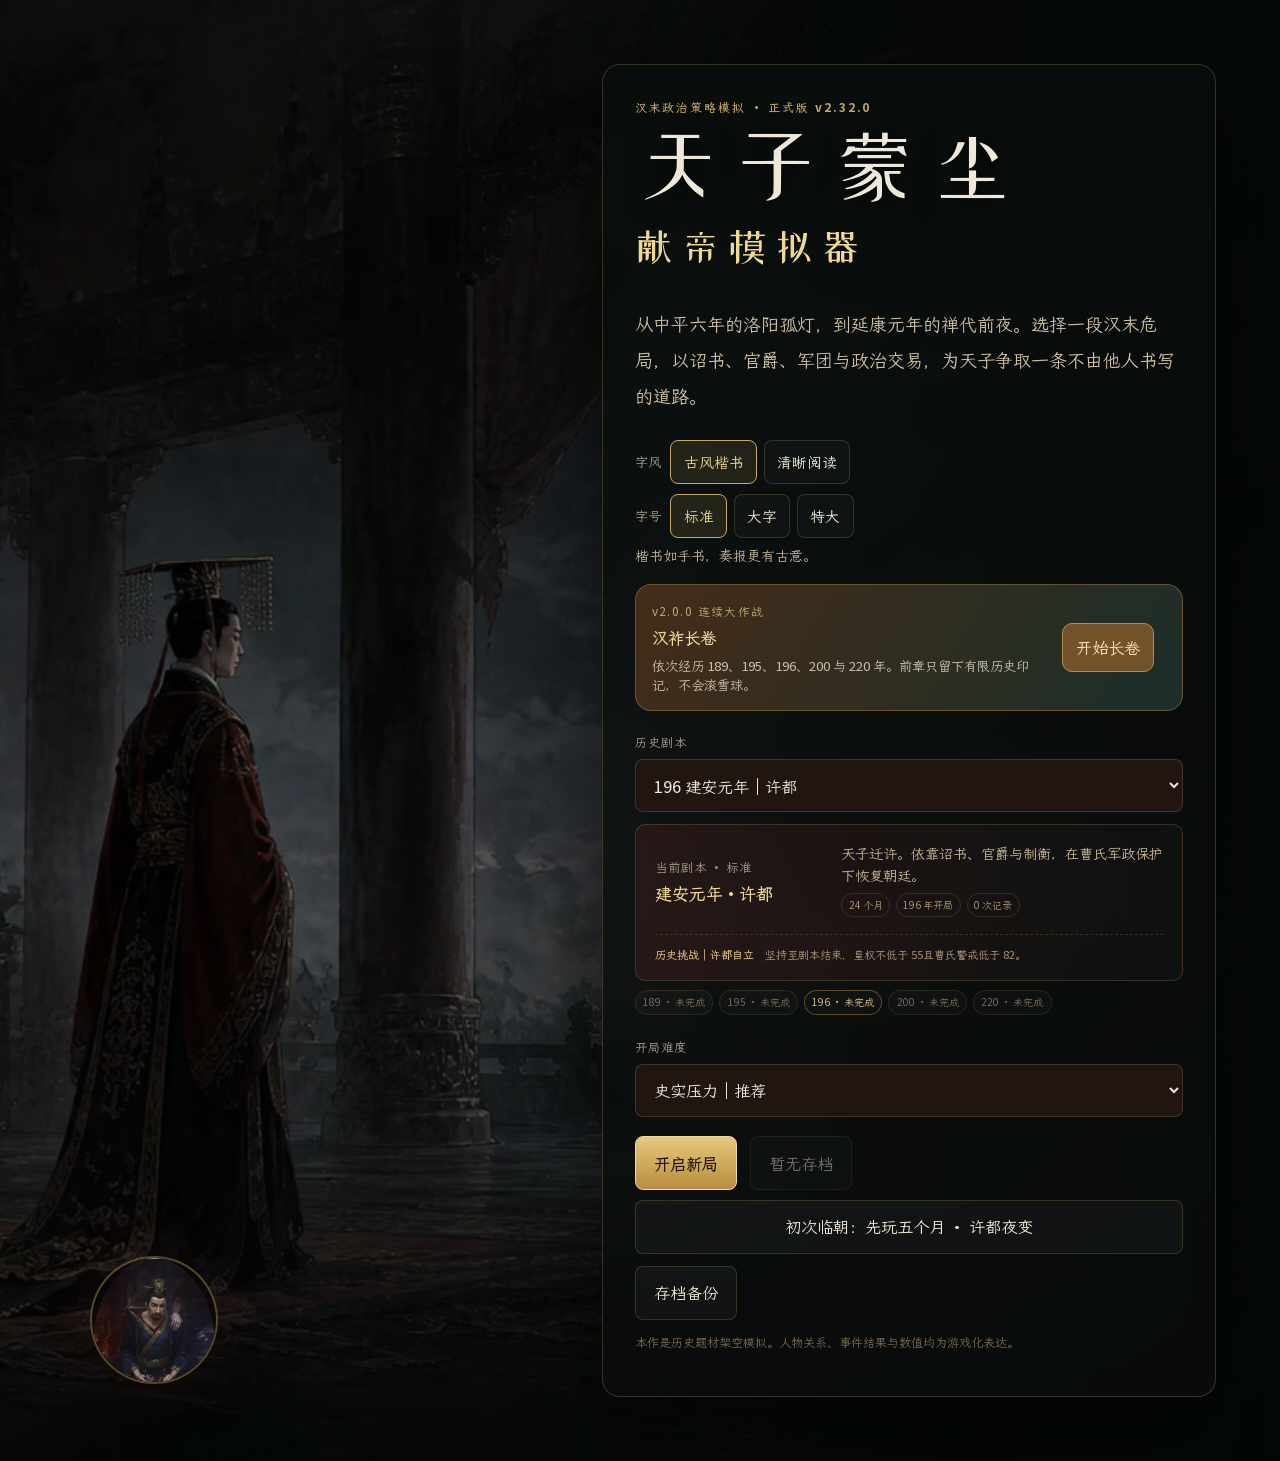
==== index.html @ ceeea03c "新增: 舆图州制随剧本年份变化，州界沿山川走向，点击州域查看郡国 - 州制分三个时期：至193年东汉十三州；194年起分凉州河西四郡另置雍州（十四州）；   213年起并为九州。舆图按当前游戏年份取用" ====
<!doctype html>
<html lang="zh-CN" data-font-mode="classic" data-reading-size="standard">
<head>
  <meta charset="utf-8">
  <meta name="viewport" content="width=device-width, initial-scale=1">
  <meta name="theme-color" content="#17110e">
  <meta name="description" content="一款以建安元年许都朝廷为舞台的汉末政治策略模拟游戏。">
  <meta property="og:type" content="website">
  <meta property="og:locale" content="zh_CN">
  <meta property="og:title" content="天子蒙尘：献帝模拟器">
  <meta property="og:description" content="汉末政治与军略模拟游戏，扮演汉献帝刘协，纯前端、浏览器本地运行。">
  <meta property="og:url" content="https://lv5accelerator-xy.github.io/xian-emperor-simulator/">
  <meta property="og:image" content="https://lv5accelerator-xy.github.io/xian-emperor-simulator/assets/images/illustrations/opening-palace.webp">
  <meta property="og:image:alt" content="暮色宫殿中，少年天子独立于阶前">
  <link rel="icon" type="image/svg+xml" href="assets/favicon.svg">
  <script src="src/storage-feedback.js?v=2.32.0"></script>
  <script src="src/typography.js?v=2.32.0"></script>
  <script src="src/reading-settings.js?v=2.32.0"></script>
  <title>天子蒙尘：献帝模拟器 v2.32.0</title>
  <!-- 题名字体只在网页服务器上预加载。双击 index.html 以 file:// 打开时，带 crossorigin 的字体预加载会被浏览器按跨域拦截并在控制台报错；字体本身仍由样式表正常加载。 -->
  <script>if (location.protocol !== "file:") { const link = document.createElement("link"); link.rel = "preload"; link.href = "assets/fonts/zcool-xiaowei-game.woff2?v=2.31.0"; link.as = "font"; link.type = "font/woff2"; link.crossOrigin = "anonymous"; document.head.appendChild(link); }</script>
  <link rel="stylesheet" href="styles.css?v=1.5.1">
  <link rel="stylesheet" href="src/world.css?v=1.5.1">
  <link rel="stylesheet" href="src/decree-world.css?v=1.5.1">
  <link rel="stylesheet" href="src/strategy-network.css?v=2.32.0">
  <link rel="stylesheet" href="src/decree-confirmation.css?v=1.5.1">
  <link rel="stylesheet" href="src/army-system.css?v=1.5.1">
  <link rel="stylesheet" href="src/court-politics.css?v=1.5.1">
  <link rel="stylesheet" href="src/scenario-system.css?v=1.5.1">
  <link rel="stylesheet" href="src/portraits.css?v=1.5.1">
  <link rel="stylesheet" href="src/audio.css?v=1.5.1">
  <link rel="stylesheet" href="src/imperial-progress.css?v=1.5.1">
  <link rel="stylesheet" href="src/grand-map.css?v=2.32.0">
  <link rel="stylesheet" href="src/campaign-evolution.css?v=1.5.1">
  <link rel="stylesheet" href="src/command-center.css?v=2.5.0-r2">
  <link rel="stylesheet" href="src/character-memory.css?v=1.7.0">
  <link rel="stylesheet" href="src/world-marks.css?v=1.8.0">
  <link rel="stylesheet" href="src/historian.css?v=1.9.0">
  <link rel="stylesheet" href="src/dynasty-saga.css?v=2.0.0">
  <link rel="stylesheet" href="src/monthly-flow.css?v=2.1.0">
  <link rel="stylesheet" href="src/consequence-echoes.css?v=2.2.0">
  <link rel="stylesheet" href="src/short-challenges.css?v=2.32.0">
  <link rel="stylesheet" href="src/weekly-challenge.css?v=2.4.0">
  <link rel="stylesheet" href="src/final-verdict.css?v=2.5.0">
  <link rel="stylesheet" href="src/ui.css?v=1.5.1">
  <link rel="stylesheet" href="src/visual-refresh.css?v=2.32.0">
  <link rel="stylesheet" href="src/ui-refresh-v280.css?v=2.8.0">
  <link rel="stylesheet" href="src/causal-court.css?v=2.9.0">
  <link rel="stylesheet" href="src/quarterly-agenda.css?v=2.10.0">
  <link rel="stylesheet" href="src/council-advice.css?v=2.11.0">
  <link rel="stylesheet" href="src/regional-echoes.css?v=2.12.0">
  <link rel="stylesheet" href="src/imperial-paths.css?v=2.13.0">
  <link rel="stylesheet" href="src/gameplay-polish.css?v=2.14.0">
  <link rel="stylesheet" href="src/action-feedback.css?v=2.15.0">
  <link rel="stylesheet" href="src/decree-helper.css?v=2.16.0">
  <link rel="stylesheet" href="src/monthly-safety.css?v=2.32.0">
  <link rel="stylesheet" href="src/typography.css?v=2.32.0">
  <link rel="stylesheet" href="src/monthly-report.css?v=2.32.0">
  <link rel="stylesheet" href="src/reading-settings.css?v=2.32.0">
  <link rel="stylesheet" href="src/scenario-220-story.css?v=2.32.0">
</head>
<body>
  <noscript><div class="noscript">本游戏需要启用 JavaScript。</div></noscript>

  <section id="start-screen" class="start-screen" aria-label="开始游戏">
    <figure class="start-visual">
      <img src="assets/images/illustrations/opening-palace.webp" alt="暮色宫殿中，少年天子独立于阶前" width="1672" height="941" fetchpriority="high">
      <span class="start-emblem" aria-hidden="true"><span>汉</span></span>
    </figure>
    <div class="start-copy">
      <p class="eyebrow">汉末政治策略模拟 · 正式版 v2.32.0</p>
      <h1>天子蒙尘</h1>
      <h2>献帝模拟器</h2>
      <p class="start-intro">从中平六年的洛阳孤灯，到延康元年的禅代前夜。选择一段汉末危局，以诏书、官爵、军团与政治交易，为天子争取一条不由他人书写的道路。</p>
      <div class="typography-settings">
        <div class="typography-controls" role="group" aria-label="文字风格">
          <span class="typography-label">字风</span>
          <button type="button" data-font-mode="classic" aria-pressed="true">古风楷书</button>
          <button type="button" data-font-mode="clear" aria-pressed="false">清晰阅读</button>
        </div>
        <div class="typography-controls reading-controls" role="group" aria-label="阅读字号">
          <span class="typography-label">字号</span>
          <button type="button" data-reading-size="standard" aria-pressed="true">标准</button>
          <button type="button" data-reading-size="large" aria-pressed="false">大字</button>
          <button type="button" data-reading-size="largest" aria-pressed="false">特大</button>
        </div>
        <p class="typography-hint" data-font-description>楷书如手书，奏报更有古意。</p>
      </div>
      <label class="difficulty-label" for="scenario-select">历史剧本</label>
      <select id="scenario-select" class="difficulty-select">
        <option value="zhongping_189">189 中平六年｜洛阳孤灯</option>
        <option value="xingping_195">195 兴平二年｜天子东归</option>
        <option value="jianan_196" selected>196 建安元年｜许都</option>
        <option value="jianan_200">200 建安五年｜官渡风云</option>
        <option value="yankang_220">220 延康元年｜禅代前夜</option>
      </select>
      <div id="scenario-preview" class="scenario-card"><div><span>当前剧本</span><strong>建安元年·许都</strong></div><p>24个月 · 天子迁许，在曹氏军政保护下恢复朝廷。</p></div>
      <div id="scenario-records" class="scenario-records" aria-live="polite"></div>
      <label class="difficulty-label" for="difficulty-select">开局难度</label>
      <select id="difficulty-select" class="difficulty-select">
        <option value="lenient">宽政｜资源较多，适合第一次游玩</option>
        <option value="standard" selected>史实压力｜推荐</option>
        <option value="crisis">危局｜国库与宫禁更加脆弱</option>
      </select>
      <div class="start-actions"><button id="new-game-btn" class="primary-button" type="button">开启新局</button><button id="continue-game-btn" class="secondary-button" type="button">暂无存档</button></div>
      <button id="start-short-challenge-btn" class="secondary-button" type="button">初次临朝：先玩五个月 · 许都夜变</button>
      <button id="start-backups-btn" class="secondary-button start-backups" type="button">存档备份</button>
      <p class="disclaimer">本作是历史题材架空模拟。人物关系、事件结果与数值均为游戏化表达。</p>
    </div>
  </section>

  <div id="game-shell" class="game-shell hidden">
    <header class="topbar">
      <div class="brand-lockup"><span class="mini-seal">汉</span><div><p id="scenario-name">建安元年·许都</p><h1>天子蒙尘：献帝模拟器</h1></div></div>
      <div class="turn-summary" aria-label="当前回合"><strong id="date-label">建安元年十月</strong><span id="turn-label">第 1 / 24 月</span><span id="ap-label" class="ap-badge">可行动 2</span></div>
      <nav class="utility-nav" aria-label="游戏工具"><button id="save-btn" type="button">保存</button><button id="load-btn" type="button">读取</button><button id="backups-btn" type="button">存档备份</button><button id="export-btn" type="button">导出</button><button id="import-btn" type="button">导入</button><button id="font-mode-btn" type="button" data-font-toggle aria-pressed="true">字体：古风</button><button id="reading-size-btn" type="button" data-reading-toggle>字号：标准</button><button id="help-btn" type="button">说明</button><button id="reset-btn" class="danger-link" type="button">重开</button></nav>
    </header>

    <input id="import-file" type="file" accept="application/json,.json" hidden>
    <div id="danger-banner" class="danger-banner hidden" role="alert"></div>

    <main class="game-main">
      <div class="mobile-reading-toolbar" role="group" aria-label="阅读设置"><button class="mobile-font-toggle" type="button" data-font-toggle aria-pressed="true">字体：古风</button><button type="button" data-reading-toggle>字号：标准</button></div>
      <section id="stats-grid" class="stats-grid" aria-label="国家状态"></section>
      <section id="short-challenge-status" class="short-status" aria-label="短局目标" aria-live="polite" hidden></section>
      <section id="quarterly-agenda-panel" class="quarterly-agenda-panel panel hidden" aria-label="三月朝局" aria-live="polite"></section>
      <section id="causal-court-panel" class="causal-court-panel panel hidden" aria-label="当前三件大事" aria-live="polite"></section>
      <div class="dashboard-grid">
        <aside class="left-column">
          <section class="panel faction-panel"><div class="panel-heading"><div><span class="section-kicker">天下结构</span><h2>六方势力</h2></div></div><div id="faction-list" class="faction-list"></div></section>
          <section class="panel people-panel"><div class="panel-heading"><div><span class="section-kicker">人物关系</span><h2>朝野关键人物</h2></div><small>点击查看立场</small></div><div id="character-list" class="character-list"></div></section>
        </aside>

        <section class="center-column">
          <article class="panel event-panel">
            <div class="event-ornament" aria-hidden="true"></div>
            <figure class="event-illustration">
              <img id="event-illustration-image" src="assets/images/illustrations/court-memorial.webp" alt="汉廷朝议中，大臣向天子呈递奏疏" width="1672" height="941">
              <figcaption id="event-illustration-caption">御前月报 · 朝议</figcaption>
            </figure>
            <div class="event-head"><span id="event-category" class="category-chip">朝政</span><span class="memorial-label">本月奏报</span></div>
            <section id="story220-status" class="story220-status" aria-label="延康主线进度" hidden></section>
            <h2 id="event-title">许都新廷</h2><p id="event-text" class="event-text"></p><div id="event-choices" class="event-choices"></div><div id="event-resolved" class="event-resolved hidden">此奏报已经裁决，可继续施行政令。</div>
          </article>
          <section class="panel reports-panel"><div class="panel-heading"><div><span class="section-kicker">执行反馈</span><h2>御前记录</h2></div><span class="live-mark">即时</span></div><div id="report-list" class="report-list"></div></section>
          <section class="panel chronicle-panel"><div class="panel-heading"><div><span class="section-kicker">本局史书</span><h2 id="chronicle-title">《建安实录·御前本》</h2></div><button id="chronicle-btn" class="text-button" type="button">展开全文</button></div><div id="chronicle-preview" class="chronicle-preview"></div></section>
        </section>

        <aside class="right-column">
          <section class="panel decree-panel">
            <div class="panel-heading"><div><span class="section-kicker">自由政令</span><h2>拟写圣旨</h2></div><button id="decree-helper-close" class="text-button" type="button">收起拟旨</button></div>
            <div class="decree-helper-fields">
              <label for="decree-target">对象<select id="decree-target"></select></label>
              <label for="decree-policy">政令<select id="decree-policy"></select></label>
              <label for="decree-goal">目标<select id="decree-goal"></select></label>
            </div>
            <button id="decree-generate" class="secondary-button" type="button">生成可编辑草稿</button>
            <p class="decree-helper-note">生成后可修改全文。目标写入诏文，效果以复核结果为准；草稿随本局保存。</p>
            <label class="sr-only" for="decree-input">输入圣旨</label>
            <textarea id="decree-input" maxlength="600" placeholder="例如：命荆州牧刘表自襄阳出兵，经宛城驰援许都；三月内奉表。"></textarea>
            <div id="decree-draft-preview" role="status" aria-live="polite"></div>
            <div class="decree-footer"><small>复核后还需确认用玺。确认前不扣行动或钱粮。</small><button id="issue-decree-btn" class="primary-button compact" type="button">复核并用玺</button></div>
          </section>
          <section class="panel action-panel"><div class="panel-heading"><div><span class="section-kicker">御前处分</span><h2>常用行动</h2></div><button id="decree-helper-open" class="text-button" type="button">拟写圣旨</button></div><div id="action-feedback" class="action-feedback" role="status" aria-live="polite" hidden></div><div id="action-grid" class="action-workspace"></div></section>
          <section class="panel assessment-panel"><div class="panel-heading"><div><span class="section-kicker">隐藏局势</span><h2>御前判断</h2></div></div><div id="court-assessment"></div></section>
          <button id="end-turn-btn" class="end-turn-button" type="button">结束本月</button>
        </aside>
      </div>
    </main>

    <footer class="game-footer"><span>v2.32.0 · 和而有信</span><span>Ctrl + S 手动保存</span></footer>
  </div>

  <div id="modal-backdrop" class="modal-backdrop hidden" role="presentation"><section class="modal" role="dialog" aria-modal="true" aria-labelledby="modal-title" tabindex="-1"><header><span class="modal-seal" aria-hidden="true">诏</span><h2 id="modal-title">御前处分</h2></header><div id="modal-body" class="modal-body"></div><footer><button id="modal-cancel" class="secondary-button" type="button">取消</button><button id="modal-confirm" class="primary-button" type="button">确定</button></footer></section></div>

  <section id="end-screen" class="end-screen hidden" aria-label="终局"><div class="ending-scroll"><figure class="ending-illustration"><img src="assets/images/illustrations/ending-river-mountains.webp" alt="汉宫空台远眺山河，案上留有冠服与印玺" width="1672" height="941" loading="lazy"></figure><div class="ending-copy"><p class="eyebrow">建安实录 · 本局终卷</p><h1 id="ending-title">风雨续祚</h1><p id="ending-text" class="ending-text"></p><div id="ending-stats" class="ending-stats"></div><section id="story220-afterword" class="story220-afterword" aria-label="延康史臣后记" hidden></section><section id="short-ending-review" class="short-ending-review" aria-label="短局复盘" hidden></section><div id="ending-chronicle" class="ending-chronicle"></div><div class="ending-actions"><button id="ending-export" class="secondary-button" type="button">导出本局实录</button><button id="ending-audit-btn" class="secondary-button" type="button">结算对账</button><button id="ending-backups-btn" class="secondary-button" type="button">存档备份</button><button id="ending-restart" class="primary-button" type="button">返回开局</button></div><div class="typography-controls ending-typography" role="group" aria-label="文字风格"><span class="typography-label">字风</span><button type="button" data-font-mode="classic" aria-pressed="true">古风楷书</button><button type="button" data-font-mode="clear" aria-pressed="false">清晰阅读</button></div>
        <div class="typography-controls reading-controls" role="group" aria-label="阅读字号">
          <span class="typography-label">字号</span>
          <button type="button" data-reading-size="standard" aria-pressed="true">标准</button>
          <button type="button" data-reading-size="large" aria-pressed="false">大字</button>
          <button type="button" data-reading-size="largest" aria-pressed="false">特大</button>
        </div>
      </div></div></section>

  <div id="toast-container" class="toast-container" aria-live="polite"></div>

  <script src="src/edict-rules.js?v=2.32.0"></script>
  <script src="src/data.js?v=2.32.0"></script>
  <script src="src/character-availability.js?v=2.32.0"></script>
  <script src="src/world-data.js?v=1.5.1"></script>
  <script src="src/strategy-network-data.js?v=2.32.0"></script>
  <script src="src/army-data.js?v=1.5.1"></script>
  <script src="src/campaign-evolution-data.js?v=1.5.1"></script>
  <script src="src/historical-geography-data.js?v=2.32.0"></script>
  <script src="src/grand-map.js?v=2.32.0"></script>
  <script src="src/portraits/liu_xie.js?v=1.5.1"></script>
  <script src="src/portraits/empress_fu.js?v=1.5.1"></script>
  <script src="src/portraits/dong_cheng.js?v=1.5.1"></script>
  <script src="src/portraits/yang_biao.js?v=1.5.1"></script>
  <script src="src/portraits/xun_yu.js?v=1.5.1"></script>
  <script src="src/portraits/cao_cao.js?v=1.5.1"></script>
  <script src="src/portraits/yuan_shao.js?v=1.5.1"></script>
  <script src="src/portraits/yuan_shu.js?v=1.5.1"></script>
  <script src="src/portraits/liu_biao.js?v=1.5.1"></script>
  <script src="src/portraits/sun_ce.js?v=1.5.1"></script>
  <script src="src/action-plans.js?v=2.32.0"></script>
  <script src="src/monthly-safety.js?v=2.32.0"></script>
  <script src="src/action-feedback.js?v=2.15.0"></script>
  <script src="src/scenario-220-story.js?v=2.32.0"></script>
  <script src="src/diplomatic-endings.js?v=2.32.0"></script>
  <script src="src/modal-focus.js?v=2.32.0"></script>
  <script src="src/game.js?v=2.32.0"></script>
  <script src="src/monthly-report.js?v=2.32.0"></script>
  <script src="src/world-system.js?v=2.32.0"></script>
  <script src="src/decree-world.js?v=2.32.0"></script>
  <script src="src/lord-intentions.js?v=2.32.0"></script>
  <script src="src/diplomatic-relations.js?v=2.32.0"></script>
  <script src="src/alliance-diplomacy.js?v=2.32.0"></script>
  <script src="src/strategy-network.js?v=2.32.0"></script>
  <script src="src/decree-confirmation.js?v=2.32.0"></script>
  <script src="src/decree-helper.js?v=2.32.0"></script>
  <script src="src/army-system.js?v=2.32.0"></script>
  <script src="src/court-politics.js?v=2.32.0"></script>
  <script src="src/portraits.js?v=1.5.1"></script>
  <script src="src/imperial-progress-data.js?v=1.5.1"></script>
  <script src="src/imperial-progress.js?v=2.32.0"></script>
  <script src="src/campaign-evolution.js?v=2.32.0"></script>
  <script src="src/command-center.js?v=2.32.0"></script>
  <script src="src/character-memory.js?v=2.32.0"></script>
  <script src="src/world-marks.js?v=2.32.0"></script>
  <script src="src/historian.js?v=2.32.0"></script>
  <script src="src/dynasty-saga.js?v=2.32.0"></script>
  <script src="src/monthly-flow.js?v=2.32.0"></script>
  <script src="src/consequence-echoes.js?v=2.32.0"></script>
  <script src="src/short-score.js?v=2.32.0"></script>
  <script src="src/short-review.js?v=2.32.0"></script>
  <script src="src/same-challenge.js?v=2.32.0"></script>
  <script src="src/short-challenges.js?v=2.32.0"></script>
  <script src="src/weekly-challenge.js?v=2.32.0"></script>
  <script src="src/final-verdict.js?v=2.32.0"></script>
  <script src="src/causal-court.js?v=2.32.0"></script>
  <script src="src/quarterly-agenda.js?v=2.32.0"></script>
  <script src="src/council-advice.js?v=2.32.0"></script>
  <script src="src/regional-echoes.js?v=2.32.0"></script>
  <script src="src/imperial-paths.js?v=2.32.0"></script>
  <script src="src/audio-data.js?v=1.5.1"></script>
  <script src="src/audio-tracks.js?v=1.5.1"></script>
  <script src="src/audio.js?v=2.32.0"></script>
  <script src="src/ui.js?v=2.6.1"></script>
  <script src="src/ui-refresh-v280.js?v=2.32.0"></script>
  <script src="src/gameplay-polish.js?v=2.32.0"></script>
  <script src="src/save-backups.js?v=2.32.0"></script>
</body>
</html>
---- styles.css ----
:root{--bg:#100c0a;--panel:#211713;--panel2:#2b1e18;--text:#eee2cb;--muted:#a99578;--gold:#d4ad5d;--gold2:#f0d58f;--red:#8f302d;--green:#718d65;--border:rgba(222,185,105,.25);--shadow:0 18px 48px rgba(0,0,0,.38);--serif:"Noto Serif SC","Songti SC","SimSun",serif;--sans:"Noto Sans SC","Microsoft YaHei",sans-serif}*{box-sizing:border-box}html{color-scheme:dark;scroll-behavior:smooth}body{margin:0;min-width:320px;min-height:100vh;font-family:var(--sans);line-height:1.65;color:var(--text);background:radial-gradient(circle at 15% 0,rgba(143,48,45,.22),transparent 32%),radial-gradient(circle at 90% 10%,rgba(212,173,93,.1),transparent 26%),linear-gradient(180deg,#0e0a08,#18100d 55%,#0b0908)}body:before{content:"";position:fixed;inset:0;z-index:-1;pointer-events:none;opacity:.07;background-image:linear-gradient(90deg,transparent 49%,#fff 50%,transparent 51%),linear-gradient(0deg,transparent 49%,#fff 50%,transparent 51%);background-size:64px 64px}button,select,textarea,input{font:inherit}button{color:inherit}.hidden{display:none!important}.sr-only{position:absolute;width:1px;height:1px;overflow:hidden;clip:rect(0,0,0,0);white-space:nowrap}.noscript{padding:1rem;text-align:center;background:#792724;color:#fff}.start-screen{min-height:100vh;display:grid;grid-template-columns:minmax(260px,.75fr) minmax(420px,1.25fr);align-items:center;gap:clamp(2rem,6vw,7rem);padding:clamp(2rem,7vw,7rem);overflow:hidden;position:relative}.start-emblem{aspect-ratio:1;width:min(31vw,420px);justify-self:end;display:grid;place-items:center;border-radius:50%;border:1px solid rgba(225,190,110,.4);background:radial-gradient(circle,rgba(212,173,93,.12),transparent 58%);box-shadow:inset 0 0 90px #000,0 0 100px rgba(143,48,45,.2)}.start-emblem span{width:48%;aspect-ratio:1;display:grid;place-items:center;border:3px double var(--gold);border-radius:10px;background:rgba(115,36,32,.52);font:600 clamp(4.5rem,11vw,9rem)/1 var(--serif);color:var(--gold2);transform:rotate(-4deg)}.start-copy{max-width:760px;position:relative;z-index:2}.eyebrow,.section-kicker{margin:0;color:var(--gold);font-size:.72rem;letter-spacing:.18em}.start-copy h1,.start-copy h2{margin:0;font-family:var(--serif);letter-spacing:.12em}.start-copy h1{margin-top:.45rem;font-size:clamp(3rem,7vw,6.8rem);line-height:1}.start-copy h2{margin-top:.5rem;color:var(--gold2);font-size:clamp(1.5rem,3vw,2.8rem)}.start-intro{max-width:680px;margin:1.6rem 0;color:#cfbea1;font:clamp(1rem,1.5vw,1.2rem)/1.95 var(--serif)}.scenario-card{display:grid;grid-template-columns:minmax(170px,.4fr) 1fr;gap:1rem;align-items:center;padding:1rem 1.15rem;border:1px solid var(--border);border-radius:10px;background:linear-gradient(90deg,rgba(143,48,45,.18),rgba(255,255,255,.02))}.scenario-card span,.difficulty-label,.panel-heading small{color:var(--muted);font-size:.76rem}.scenario-card strong{display:block;color:var(--gold2);font-family:var(--serif);font-size:1.15rem}.scenario-card p{margin:0;color:#c5b28e;font-size:.87rem}.difficulty-label{display:block;margin:1.3rem 0 .4rem}.difficulty-select,.modal-select{width:100%;padding:.75rem .85rem;border:1px solid var(--border);border-radius:8px;background:#201511;color:var(--text)}.start-actions,.ending-actions{display:flex;flex-wrap:wrap;gap:.8rem;margin-top:1.2rem}.primary-button,.secondary-button{padding:.75rem 1.1rem;border-radius:8px;border:1px solid transparent;cursor:pointer}.primary-button{background:linear-gradient(#e5c87e,#b98d3e);color:#21140f;font-weight:700;border-color:#efd99b}.secondary-button{background:rgba(255,255,255,.035);border-color:var(--border);color:var(--text)}button:hover:not(:disabled){filter:brightness(1.08);transform:translateY(-1px)}button:disabled,textarea:disabled{opacity:.45;cursor:not-allowed}.compact{padding:.58rem .85rem}.disclaimer{color:#776753;font-size:.74rem}.topbar{position:sticky;top:0;z-index:40;display:grid;grid-template-columns:1fr auto 1fr;align-items:center;gap:1rem;padding:.8rem clamp(1rem,2.5vw,2.6rem);border-bottom:1px solid var(--border);background:rgba(15,11,9,.92);backdrop-filter:blur(14px)}.brand-lockup{display:flex;gap:.75rem;align-items:center}.mini-seal,.modal-seal,.action-seal,.stat-seal{display:grid;place-items:center;border:1px solid rgba(233,199,116,.65);background:#762b28;color:var(--gold2);font-family:var(--serif);border-radius:6px}.mini-seal,.modal-seal{width:40px;height:40px}.brand-lockup p,.brand-lockup h1{margin:0}.brand-lockup p{color:var(--gold);font-size:.7rem}.brand-lockup h1{font:600 clamp(1rem,1.4vw,1.3rem)/1.3 var(--serif)}.turn-summary{display:grid;grid-template-columns:repeat(3,auto);gap:.7rem;align-items:center;color:#c7b592;font-size:.8rem}.turn-summary strong{font-family:var(--serif);color:var(--text)}.ap-badge,.category-chip,.memorial-label,.live-mark,.local-ai-badge{padding:.25rem .5rem;border:1px solid var(--border);border-radius:999px;font-size:.67rem}.ap-badge{color:var(--gold2)}.utility-nav{justify-self:end;display:flex;flex-wrap:wrap;justify-content:flex-end;gap:.2rem}.utility-nav button,.text-button{border:0;background:transparent;color:#bba98b;padding:.4rem .45rem;cursor:pointer;border-radius:5px;font-size:.76rem}.utility-nav button:hover,.text-button:hover{background:rgba(255,255,255,.05);color:var(--gold2)}.danger-link:hover{color:#f08d82!important}.danger-banner{padding:.65rem 1rem;text-align:center;background:#792724;color:#ffe2ce;font-weight:700}.game-main{width:min(1900px,100%);margin:auto;padding:1rem clamp(.8rem,1.7vw,1.8rem) 2rem}.stats-grid{display:grid;grid-template-columns:repeat(6,minmax(0,1fr));gap:.7rem;margin-bottom:.85rem}.stat-card{padding:.72rem;border:1px solid var(--border);border-radius:10px;background:linear-gradient(155deg,rgba(48,33,26,.95),rgba(23,16,13,.96));box-shadow:0 8px 24px rgba(0,0,0,.18)}.stat-heading{display:grid;grid-template-columns:auto 1fr auto;gap:.5rem;align-items:center;color:#c5b18e;font-size:.76rem}.stat-heading strong{color:var(--text);font-size:1.05rem}.stat-seal{width:25px;height:25px}.stat-track{height:5px;margin:.55rem 0 .35rem;border-radius:99px;overflow:hidden;background:rgba(255,255,255,.09)}.stat-track span{display:block;height:100%;background:var(--gold)}.stat-card.good .stat-track span,.stat-card.excellent .stat-track span{background:#7f9d70}.stat-card.warning .stat-track span{background:#c68542}.stat-card.critical .stat-track span{background:#c74b43}.stat-card small{color:#7e6e59;font-size:.65rem}.dashboard-grid{display:grid;grid-template-columns:minmax(230px,.72fr) minmax(420px,1.42fr) minmax(290px,.94fr);gap:.85rem;align-items:start}.left-column,.center-column,.right-column{display:grid;gap:.85rem}.panel{border:1px solid var(--border);border-radius:14px;background:linear-gradient(155deg,rgba(47,32,25,.94),rgba(22,15,12,.97));box-shadow:var(--shadow);overflow:hidden}.panel-heading{display:flex;justify-content:space-between;align-items:end;gap:1rem;padding:.9rem 1rem .75rem;border-bottom:1px solid rgba(222,185,105,.13)}.panel-heading h2{margin:.12rem 0 0;font:600 1.03rem/1.3 var(--serif)}.faction-list,.character-list{padding:.45rem}.faction-row,.character-card{width:100%;border:0;background:transparent;color:inherit;text-align:left;cursor:pointer;border-radius:8px}.faction-row{display:grid;grid-template-columns:auto 1fr;gap:.65rem;padding:.65rem}.faction-row:hover,.character-card:hover{background:rgba(255,255,255,.04)}.faction-dot{width:9px;height:9px;border-radius:50%;margin-top:.45rem;background:var(--gold)}.faction-copy strong,.faction-copy small,.character-copy strong,.character-copy small{display:block}.faction-copy small,.character-copy small{color:#85755f;font-size:.66rem}.character-card{display:grid;grid-template-columns:auto 1fr auto;gap:.65rem;align-items:center;padding:.58rem}.portrait-mark,.detail-portrait{display:grid;place-items:center;border-radius:50%;border:1px solid var(--border);background:#3a2820;color:var(--gold2);font-family:var(--serif)}.portrait-mark{width:36px;height:36px}.relation-number{color:var(--gold);font-size:.75rem}.relation-line{height:4px;margin-top:.25rem;border-radius:99px;background:rgba(255,255,255,.08);overflow:hidden}.relation-line span{display:block;height:100%;background:var(--gold)}.event-panel{padding:1.1rem;position:relative}.event-head{display:flex;justify-content:space-between;gap:.5rem}.category-chip{color:var(--gold2)}.memorial-label{color:#a99779}.event-panel h2{margin:.8rem 0 .4rem;font:600 clamp(1.4rem,2.3vw,2rem)/1.3 var(--serif)}.event-text{color:#c8b797;font-family:var(--serif);line-height:1.9}.event-choices{display:grid;gap:.55rem;margin-top:1rem}.choice-button{display:grid;grid-template-columns:auto 1fr;gap:.75rem;text-align:left;padding:.75rem;border:1px solid var(--border);border-radius:8px;background:rgba(255,255,255,.025);cursor:pointer}.choice-button:hover{border-color:rgba(222,185,105,.55);background:rgba(212,173,93,.07)}.choice-number{width:26px;height:26px;display:grid;place-items:center;border-radius:50%;background:#762b28;color:var(--gold2)}.event-resolved{margin-top:1rem;padding:.65rem;border:1px solid rgba(113,141,101,.35);border-radius:8px;color:#adbea3;background:rgba(113,141,101,.08)}.report-list{padding:.6rem 1rem;max-height:360px;overflow:auto}.report-item{padding:.62rem 0;border-bottom:1px dashed rgba(222,185,105,.13);color:#ae9c80;font-size:.75rem}.chronicle-preview{padding:.65rem 1rem}.chronicle-entry{display:grid;grid-template-columns:90px 1fr;gap:.7rem;padding:.5rem 0;border-bottom:1px dashed rgba(222,185,105,.12)}.chronicle-entry time{color:var(--gold);font-size:.67rem}.chronicle-entry p{margin:0;color:#9d8b71;font: .73rem/1.65 var(--serif)}.decree-panel textarea{width:calc(100% - 2rem);min-height:145px;margin:.9rem 1rem .6rem;padding:.78rem;resize:vertical;border:1px solid var(--border);border-radius:9px;background:#17100d;color:var(--text);font-family:var(--serif);line-height:1.9}.decree-footer{display:flex;justify-content:space-between;align-items:end;gap:.7rem;padding:0 1rem 1rem}.decree-footer small{color:#7e6f5b;font-size:.63rem}.action-grid{display:grid;grid-template-columns:1fr 1fr;gap:.5rem;padding:.7rem}.action-button{display:grid;grid-template-columns:auto 1fr;gap:.55rem;min-height:86px;padding:.62rem;border:1px solid var(--border);border-radius:8px;background:rgba(255,255,255,.025);text-align:left;cursor:pointer}.action-button:hover{background:rgba(212,173,93,.06)}.action-seal{width:28px;height:28px}.action-button strong,.action-button small{display:block}.action-button strong{font-size:.73rem}.action-button small{color:#756754;font-size:.58rem;line-height:1.45}.assessment-grid{display:grid;grid-template-columns:1fr 1fr;gap:.45rem;padding:.8rem}.assessment-grid>div{display:flex;justify-content:space-between;padding:.45rem .55rem;border-radius:6px;background:rgba(255,255,255,.025)}.assessment-grid span{color:#81715c;font-size:.64rem}.assessment-grid strong{font-size:.68rem}.strategic-guidance{margin:0;padding:0 .95rem .95rem;color:#a19075;font:.7rem/1.65 var(--serif)}.end-turn-button{width:100%;padding:.95rem;border:1px solid rgba(232,194,106,.5);border-radius:10px;background:linear-gradient(90deg,#6d2422,#943832);color:#f0d39a;font:1rem var(--serif);letter-spacing:.12em;cursor:pointer}.game-footer{display:flex;justify-content:space-between;padding:1rem 2rem;color:#655847;border-top:1px solid var(--border);font-size:.67rem}.modal-backdrop{position:fixed;inset:0;z-index:100;display:grid;place-items:center;padding:1rem;background:rgba(3,2,2,.82);backdrop-filter:blur(8px)}.modal{width:min(620px,100%);max-height:88vh;display:flex;flex-direction:column;border:1px solid rgba(233,195,105,.42);border-radius:14px;background:linear-gradient(145deg,#35251d,#18110e);box-shadow:0 30px 100px rgba(0,0,0,.65);overflow:hidden}.wide .modal{width:min(900px,100%)}.modal>header{display:flex;align-items:center;gap:.7rem;padding:1rem;border-bottom:1px solid var(--border)}.modal>header h2{margin:0;font-family:var(--serif)}.modal-body{padding:1rem;overflow:auto;color:#c9b99b}.modal>footer{display:flex;justify-content:flex-end;gap:.65rem;padding:.85rem 1rem;border-top:1px solid var(--border)}.modal-note,.danger-note{padding:.7rem .8rem;border-radius:8px;background:rgba(255,255,255,.035)}.danger-note{background:rgba(143,48,45,.13);color:#dfaea4}.field-label{display:block;margin:.8rem 0 .35rem;color:#b09a78;font-size:.72rem}.radio-row{display:flex;flex-wrap:wrap;gap:1rem}.option-cards{display:grid;gap:.5rem}.option-cards label{display:grid;grid-template-columns:auto 1fr;gap:.65rem;align-items:center;padding:.7rem;border:1px solid var(--border);border-radius:8px;cursor:pointer}.character-detail{display:grid;grid-template-columns:auto 1fr;gap:1rem}.detail-portrait{width:76px;height:76px;font-size:1.35rem}.modal blockquote{margin:1rem 0 0;padding:.8rem 1rem;border-left:3px solid var(--gold);background:rgba(255,255,255,.03);font-family:var(--serif)}.compact-list{display:flex;flex-wrap:wrap;gap:.4rem}.compact-list span{padding:.3rem .5rem;border-radius:999px;background:rgba(255,255,255,.045);font-size:.68rem}.full-chronicle article{display:grid;grid-template-columns:34px 1fr;gap:.7rem;padding:.6rem 0;border-bottom:1px dashed var(--border)}.end-screen{position:fixed;inset:0;z-index:110;display:grid;place-items:center;overflow:auto;padding:2rem 1rem;background:rgba(9,6,5,.98)}.ending-scroll{width:min(820px,100%);padding:clamp(1.4rem,4vw,3rem);border:1px solid rgba(232,195,105,.4);border-radius:12px;background:linear-gradient(180deg,#302219,#1b1410);box-shadow:0 35px 100px #000}.ending-scroll h1{margin:.5rem 0;color:var(--gold2);font:600 clamp(2.2rem,5vw,4rem)/1.2 var(--serif)}.ending-text{font-family:var(--serif);line-height:2;color:#d0bea0}.ending-stats{display:grid;grid-template-columns:repeat(3,1fr);gap:.5rem;margin:1.2rem 0}.ending-stats>div{display:flex;justify-content:space-between;padding:.5rem .65rem;border:1px solid var(--border);border-radius:7px}.ending-chronicle{max-height:240px;overflow:auto;border-block:1px solid var(--border)}.toast-container{position:fixed;right:1rem;bottom:1rem;z-index:200;display:grid;gap:.5rem;width:min(360px,calc(100vw - 2rem));pointer-events:none}.toast{opacity:0;transform:translateY(10px);padding:.75rem .9rem;border:1px solid var(--border);border-radius:8px;background:#211711;box-shadow:var(--shadow);transition:.18s}.toast.show{opacity:1;transform:none}.toast.success{border-color:rgba(113,141,101,.6)}.toast.warning{border-color:rgba(205,139,67,.6)}.toast.error{border-color:rgba(199,75,67,.65)}@media(max-width:1380px){.topbar{grid-template-columns:1fr auto}.utility-nav{grid-column:1/-1;justify-self:stretch;justify-content:center}.dashboard-grid{grid-template-columns:minmax(220px,.7fr) minmax(420px,1.35fr) minmax(270px,.9fr)}}@media(max-width:1120px){.stats-grid{grid-template-columns:repeat(3,1fr)}.dashboard-grid{grid-template-columns:250px 1fr}.right-column{grid-column:1/-1;grid-template-columns:1.1fr 1fr .85fr}}@media(max-width:820px){.start-screen{grid-template-columns:1fr;padding:2rem 1rem}.start-emblem{position:absolute;right:-70px;bottom:-45px;width:290px;opacity:.45}.topbar{position:static;grid-template-columns:1fr}.turn-summary,.utility-nav{justify-self:stretch;justify-content:flex-start}.dashboard-grid{grid-template-columns:1fr}.left-column{grid-template-columns:1fr 1fr}.right-column{grid-template-columns:1fr}.left-column,.right-column{grid-column:auto}}@media(max-width:580px){.stats-grid{grid-template-columns:repeat(2,1fr)}.left-column{grid-template-columns:1fr}.turn-summary{grid-template-columns:1fr 1fr}.ap-badge{grid-column:1/-1;width:max-content}.action-grid{grid-template-columns:1fr}.chronicle-entry{grid-template-columns:1fr}.ending-stats{grid-template-columns:1fr 1fr}.game-footer{flex-direction:column}}
---- src/world.css ----
/* 天子蒙尘 v0.2.0：天下舆图、人物四维、时间线与史料库 */
.world-overlay-open{overflow:hidden}.world-brief{margin:0 0 .85rem;padding:0;overflow:hidden}.world-brief-head,.world-section-head{display:flex;align-items:flex-end;justify-content:space-between;gap:1rem;padding:.75rem 1rem;border-bottom:1px solid rgba(222,185,105,.14)}.world-brief-head h2,.world-section-head h3{margin:.1rem 0 0;font:600 1rem/1.3 var(--serif)}.world-brief-actions{display:flex;align-items:center;gap:.6rem}.world-status-chip,.archetype-chip{display:inline-flex;padding:.24rem .55rem;border:1px solid rgba(222,185,105,.28);border-radius:999px;color:var(--gold2);background:rgba(212,173,93,.06);font-size:.68rem}.world-brief-list{display:grid;grid-template-columns:repeat(4,minmax(0,1fr));gap:.45rem;padding:.55rem}.world-brief-item{display:grid;grid-template-columns:28px auto 1fr;gap:.45rem;align-items:start;min-height:70px;padding:.55rem;border:1px solid rgba(222,185,105,.12);border-radius:8px;background:rgba(255,255,255,.018);color:inherit;text-align:left;cursor:pointer}.world-brief-item:hover{background:rgba(212,173,93,.06);border-color:rgba(222,185,105,.3)}.world-brief-item>span{display:grid;place-items:center;width:28px;height:28px;border-radius:6px;background:#672623;color:var(--gold2);font-family:var(--serif)}.world-brief-item.military>span{background:#6d3529}.world-brief-item.diplomacy>span{background:#315f64}.world-brief-item.threat>span{background:#752e3a}.world-brief-item.administration>span{background:#4b5e3e}.world-brief-item strong{padding-top:.2rem;color:var(--gold);font-size:.66rem;white-space:nowrap}.world-brief-item p{grid-column:2/4;margin:0;color:#aa987b;font-size:.68rem;line-height:1.55}.event-source-button{margin-left:auto;padding:.23rem .52rem;border:1px solid rgba(222,185,105,.32);border-radius:999px;background:rgba(212,173,93,.06);color:var(--gold2);font-size:.66rem;cursor:pointer}.event-head{align-items:center;flex-wrap:wrap}.four-metric-mini{display:flex!important;flex-wrap:wrap;gap:.22rem;margin-top:.28rem}.four-metric-mini i{font-style:normal;padding:.06rem .25rem;border-radius:4px;background:rgba(255,255,255,.035);color:#9b896d;font-size:.53rem}.character-four-dim-panel{margin-top:1rem;padding-top:1rem;border-top:1px solid rgba(222,185,105,.18)}.four-dim-title{display:flex;align-items:flex-end;justify-content:space-between;gap:1rem;margin-bottom:.75rem}.four-dim-title h4{margin:.12rem 0 0;font-family:var(--serif)}.four-dim-grid,.world-character-metrics{display:grid;grid-template-columns:1fr 1fr;gap:.55rem}.four-dim-metric{padding:.6rem;border:1px solid rgba(222,185,105,.13);border-radius:8px;background:rgba(255,255,255,.022)}.four-dim-metric>div:first-child{display:grid;grid-template-columns:25px 1fr auto;gap:.45rem;align-items:center}.four-dim-metric>div:first-child>span{display:grid;place-items:center;width:25px;height:25px;border-radius:5px;background:#71302b;color:var(--gold2);font-family:var(--serif)}.four-dim-metric.fear>div:first-child>span{background:#5c3f48}.four-dim-metric.ambition>div:first-child>span{background:#5c5138}.four-dim-metric.interest>div:first-child>span{background:#3f5b4d}.four-dim-metric b{color:var(--gold2)}.four-dim-track{height:5px;margin:.48rem 0 .28rem;border-radius:999px;background:rgba(255,255,255,.08);overflow:hidden}.four-dim-track i{display:block;height:100%;background:linear-gradient(90deg,#8c3a33,#d4ad5d)}.four-dim-metric.fear .four-dim-track i{background:linear-gradient(90deg,#5a4552,#b17284)}.four-dim-metric.ambition .four-dim-track i{background:linear-gradient(90deg,#675b38,#d5bd62)}.four-dim-metric.interest .four-dim-track i{background:linear-gradient(90deg,#3d5b4c,#79a37f)}.four-dim-metric small{color:#7f705b;font-size:.62rem}.political-assessment{margin:.75rem 0 0;padding:.65rem .75rem;border-radius:8px;background:rgba(212,173,93,.05);color:#bfae91;font:.75rem/1.75 var(--serif)}.character-source-row{display:flex;justify-content:space-between;align-items:center;gap:.75rem;margin-top:.65rem;color:#756752;font-size:.64rem}.character-source-row button,.source-open-button,.region-source-card button,.source-context button{padding:.42rem .62rem;border:1px solid rgba(222,185,105,.25);border-radius:6px;background:rgba(255,255,255,.025);color:var(--gold2);cursor:pointer}.xian-world-overlay{position:fixed;inset:0;z-index:180;display:grid;place-items:center;padding:clamp(.4rem,2vw,1.5rem);background:rgba(4,3,3,.88);backdrop-filter:blur(9px)}.xian-world-window{width:min(1500px,100%);height:min(92vh,980px);display:grid;grid-template-rows:auto auto minmax(0,1fr);border:1px solid rgba(229,190,100,.38);border-radius:16px;overflow:hidden;background:linear-gradient(155deg,#2b1d17,#100c0a 70%);box-shadow:0 35px 120px rgba(0,0,0,.7)}.xian-world-header{display:flex;align-items:center;justify-content:space-between;gap:1rem;padding:1rem 1.2rem;border-bottom:1px solid rgba(222,185,105,.17);background:linear-gradient(90deg,rgba(128,44,39,.2),transparent)}.xian-world-header h2{margin:.12rem 0 0;font:600 clamp(1.25rem,2.2vw,2rem)/1.25 var(--serif)}.xian-world-header p{margin:.2rem 0 0;color:#8d7b61;font-size:.7rem}.xian-world-close{width:42px;height:42px;border:1px solid rgba(222,185,105,.22);border-radius:50%;background:rgba(255,255,255,.025);color:#d9c49a;font-size:1.7rem;cursor:pointer}.xian-world-tabs{display:flex;gap:.25rem;padding:.55rem .75rem;border-bottom:1px solid rgba(222,185,105,.14);background:#15100d;overflow-x:auto}.xian-world-tabs button{padding:.55rem .85rem;border:1px solid transparent;border-radius:7px;background:transparent;color:#9d8c70;white-space:nowrap;cursor:pointer}.xian-world-tabs button.active{border-color:rgba(222,185,105,.28);background:rgba(212,173,93,.08);color:var(--gold2)}.xian-world-content{padding:1rem;overflow:auto}.world-summary-grid{display:grid;grid-template-columns:repeat(4,minmax(0,1fr));gap:.65rem;margin-bottom:.8rem}.world-summary-grid article{padding:.75rem;border:1px solid rgba(222,185,105,.16);border-radius:10px;background:rgba(255,255,255,.022)}.world-summary-grid span,.world-summary-grid small{display:block;color:#7e6e58;font-size:.64rem}.world-summary-grid strong{display:block;margin:.2rem 0;color:var(--gold2);font:600 1.05rem var(--serif)}.world-main-grid{display:grid;grid-template-columns:minmax(600px,1.35fr) minmax(330px,.65fr);gap:.8rem}.schematic-map-card,.world-dynamics-card,.lords-card,.region-detail-card,.region-log-card,.region-source-card{border:1px solid rgba(222,185,105,.16);border-radius:12px;background:rgba(255,255,255,.018);overflow:hidden}.schematic-map{display:grid;grid-template-columns:repeat(7,minmax(70px,1fr));grid-template-rows:repeat(6,minmax(76px,auto));gap:.35rem;padding:.8rem;background:radial-gradient(circle at 50% 50%,rgba(212,173,93,.06),transparent 65%)}.map-region{position:relative;display:flex;flex-direction:column;align-items:flex-start;justify-content:center;min-height:76px;padding:.45rem .5rem;border:1px solid var(--controller);border-radius:8px;background:linear-gradient(145deg,var(--controller),#17100d 78%);color:var(--controller-text);text-align:left;cursor:pointer;overflow:hidden}.map-region:hover,.map-region.selected{transform:translateY(-2px);filter:brightness(1.12);box-shadow:0 8px 24px rgba(0,0,0,.4)}.map-region .region-short{position:absolute;right:.35rem;top:.2rem;color:rgba(255,255,255,.18);font:600 1.7rem var(--serif)}.map-region strong{position:relative;font:600 .82rem var(--serif)}.map-region small,.map-region i{position:relative;color:inherit;opacity:.75;font-size:.58rem}.map-region i{margin-top:.2rem;font-style:normal}.map-region.liangzhou{grid-column:1/3;grid-row:2}.map-region.guanzhong{grid-column:2/4;grid-row:3}.map-region.bingzhou{grid-column:3/4;grid-row:2}.map-region.youzhou{grid-column:5/7;grid-row:1}.map-region.jizhou{grid-column:4/6;grid-row:2}.map-region.qingzhou{grid-column:6/8;grid-row:3}.map-region.sili{grid-column:4/6;grid-row:3}.map-region.xuzhou{grid-column:6/8;grid-row:4}.map-region.huainan{grid-column:5/7;grid-row:4}.map-region.hanzhong{grid-column:2/4;grid-row:4}.map-region.jingzhou{grid-column:3/5;grid-row:5}.map-region.yizhou{grid-column:1/3;grid-row:5/7}.map-region.jiangdong{grid-column:5/8;grid-row:5}.map-region.jiaozhou{grid-column:3/6;grid-row:6}.map-disclaimer{margin:0;padding:.55rem .8rem;border-top:1px solid rgba(222,185,105,.11);color:#6f614e;font-size:.6rem}.world-log-list{max-height:620px;overflow:auto;padding:.55rem}.world-log-entry{display:grid;grid-template-columns:32px 1fr;gap:.55rem;padding:.58rem;border-bottom:1px dashed rgba(222,185,105,.13)}.world-log-icon{display:grid;place-items:center;width:30px;height:30px;border-radius:6px;background:#682824;color:var(--gold2);font-family:var(--serif)}.world-log-entry.military .world-log-icon{background:#75402c}.world-log-entry.diplomacy .world-log-icon{background:#315d62}.world-log-entry.threat .world-log-icon{background:#7a3040}.world-log-entry.administration .world-log-icon{background:#475c3d}.world-log-entry>div>div{display:flex;justify-content:space-between;gap:.6rem}.world-log-entry strong{font-size:.72rem}.world-log-entry time,.world-log-entry small{color:#766752;font-size:.58rem}.world-log-entry p{margin:.18rem 0;color:#aa987b;font-size:.67rem;line-height:1.55}.lords-card{margin-top:.8rem}.lord-grid{display:grid;grid-template-columns:repeat(4,minmax(0,1fr));gap:.55rem;padding:.65rem}.lord-card{padding:.65rem;border:1px solid rgba(222,185,105,.13);border-radius:9px;background:rgba(255,255,255,.018)}.lord-card-head{display:flex;align-items:start;justify-content:space-between;gap:.5rem}.lord-card-head strong,.lord-card-head small{display:block}.lord-card-head strong{font-family:var(--serif)}.lord-card-head small{color:#786a55;font-size:.58rem}.lord-card-head>b{color:var(--gold2)}.compact-gauge{display:grid;grid-template-columns:58px 1fr 24px;gap:.38rem;align-items:center;margin-top:.45rem}.compact-gauge span,.compact-gauge em{color:#7f705b;font-size:.57rem;font-style:normal}.compact-gauge i{height:4px;border-radius:999px;background:rgba(255,255,255,.08);overflow:hidden}.compact-gauge i b{display:block;height:100%;background:var(--gold)}.lord-card p{margin:.5rem 0 0;color:#8f7e65;font-size:.61rem;line-height:1.5}.people-intro,.timeline-legend,.source-context{margin-bottom:.75rem;padding:.72rem .85rem;border:1px solid rgba(222,185,105,.15);border-radius:9px;background:rgba(212,173,93,.04);color:#a79578;font-size:.72rem}.people-intro p,.timeline-legend p,.source-context p{margin:.1rem 0}.political-character-grid{display:grid;grid-template-columns:repeat(3,minmax(0,1fr));gap:.65rem}.political-character-card{padding:.75rem;border:1px solid rgba(222,185,105,.15);border-radius:10px;background:rgba(255,255,255,.018);color:inherit;text-align:left;cursor:pointer}.political-character-card:hover{background:rgba(212,173,93,.06)}.political-character-head{display:grid;grid-template-columns:38px 1fr auto;gap:.55rem;align-items:center}.political-character-head>span{display:grid;place-items:center;width:38px;height:38px;border:1px solid rgba(222,185,105,.32);border-radius:50%;background:#462d24;color:var(--gold2);font-family:var(--serif)}.political-character-head strong,.political-character-head small{display:block}.political-character-head small{color:#7a6b56;font-size:.6rem}.political-character-head>b{padding:.18rem .38rem;border-radius:999px;background:rgba(212,173,93,.08);color:var(--gold2);font-size:.56rem}.political-mini-bars{display:grid;gap:.28rem;margin-top:.65rem}.political-mini-bars>div{display:grid;grid-template-columns:18px 1fr 24px;gap:.35rem;align-items:center}.political-mini-bars span,.political-mini-bars em{color:#8c7b62;font-size:.56rem;font-style:normal}.political-mini-bars i{height:4px;border-radius:999px;background:rgba(255,255,255,.08);overflow:hidden}.political-mini-bars i b{display:block;height:100%;background:linear-gradient(90deg,#8c3a33,#d4ad5d)}.political-character-card>p{margin:.6rem 0 0;color:#8e7d65;font-size:.63rem;line-height:1.55}.timeline-legend{display:flex;align-items:center;flex-wrap:wrap;gap:.8rem}.timeline-legend span{display:flex;align-items:center;gap:.35rem}.timeline-legend i{width:9px;height:9px;border-radius:50%}.historical-dot{background:var(--gold)}.player-dot{background:#8e413d}.timeline-legend p{margin-left:auto}.dual-timeline{display:grid;grid-template-columns:1fr 1fr;gap:.8rem}.dual-timeline>section{border:1px solid rgba(222,185,105,.15);border-radius:11px;background:rgba(255,255,255,.015);overflow:hidden}.historical-timeline,.player-timeline{padding:.7rem}.historical-timeline-item{display:grid;grid-template-columns:72px 1fr auto;gap:.65rem;padding:.65rem 0;border-bottom:1px dashed rgba(222,185,105,.13);opacity:.55}.historical-timeline-item.past{opacity:1}.historical-timeline-item.current{padding:.65rem;border:1px solid rgba(222,185,105,.27);border-radius:8px;background:rgba(212,173,93,.06)}.historical-timeline-item time{color:var(--gold);font-size:.64rem}.historical-timeline-item h4{margin:0;font:600 .78rem var(--serif)}.historical-timeline-item p{margin:.18rem 0;color:#a08e72;font-size:.65rem}.historical-timeline-item small{color:#70614d;font-size:.57rem}.historical-timeline-item button{align-self:start;padding:.25rem .4rem;border:1px solid rgba(222,185,105,.2);border-radius:5px;background:transparent;color:var(--gold2);font-size:.57rem;cursor:pointer}.player-timeline article{display:grid;grid-template-columns:28px 1fr;gap:.55rem;padding:.55rem 0;border-bottom:1px dashed rgba(222,185,105,.13)}.player-timeline article>span{display:grid;place-items:center;width:25px;height:25px;border-radius:50%;background:#6d2a27;color:var(--gold2);font-size:.56rem}.player-timeline time{color:var(--gold);font-size:.6rem}.player-timeline p{margin:.12rem 0;color:#9c8a70;font-size:.65rem}.source-context{display:flex;align-items:center;gap:.7rem}.source-context p{flex:1}.source-grid{display:grid;grid-template-columns:repeat(3,minmax(0,1fr));gap:.65rem}.source-card{display:flex;flex-direction:column;min-height:210px;padding:.78rem;border:1px solid rgba(222,185,105,.16);border-radius:10px;background:rgba(255,255,255,.018)}.source-card span{display:inline-block;padding:.15rem .35rem;border-radius:999px;background:rgba(212,173,93,.08);color:var(--gold2);font-size:.55rem}.source-card h3{margin:.42rem 0 0;font:600 .98rem var(--serif)}.source-card h4{margin:.1rem 0;color:#ad9a7c;font-size:.7rem;font-weight:400}.source-card p{flex:1;color:#8c7b63;font-size:.66rem;line-height:1.6}.source-card footer{display:flex;align-items:center;justify-content:space-between;gap:.5rem}.source-card footer small{color:#6f604c}.source-card a{color:var(--gold2);font-size:.64rem}.world-back-button{margin-bottom:.7rem;padding:.45rem .65rem;border:1px solid rgba(222,185,105,.2);border-radius:6px;background:transparent;color:var(--gold2);cursor:pointer}.region-detail-card{padding:1rem}.region-detail-card>header,.world-character-detail>header{display:flex;align-items:center;gap:.75rem}.region-detail-card>header>span,.world-character-detail>header>span{display:grid;place-items:center;width:58px;height:58px;border:1px solid var(--controller,var(--gold));border-radius:12px;background:#452c23;color:#fff;font:600 1.6rem var(--serif)}.region-detail-card header p,.region-detail-card header h3,.region-detail-card header small,.world-character-detail header p,.world-character-detail header h3,.world-character-detail header small{margin:0;display:block}.region-detail-card header p,.world-character-detail header p{color:var(--gold);font-size:.62rem}.region-detail-card header h3,.world-character-detail header h3{font:600 1.35rem var(--serif)}.region-detail-card header small,.world-character-detail header small{color:#7f705a}.region-summary{color:#ab997d;font:.78rem/1.8 var(--serif)}.region-metrics{display:grid;grid-template-columns:repeat(3,1fr);gap:.55rem}.region-metrics>div{padding:.6rem;border:1px solid rgba(222,185,105,.13);border-radius:8px}.region-metrics span,.region-metrics strong{display:block}.region-metrics span{color:#7d6e58;font-size:.62rem}.region-metrics strong{color:var(--gold2)}.region-metrics i{display:block;height:5px;margin-top:.4rem;border-radius:99px;background:rgba(255,255,255,.08);overflow:hidden}.region-metrics i b{display:block;height:100%;background:var(--controller,var(--gold))}.region-last-change{margin-top:.7rem;padding:.65rem;border-radius:8px;background:rgba(255,255,255,.025)}.region-last-change p{margin:.2rem 0;color:#94836a;font-size:.7rem}.region-log-card{margin-top:.7rem;padding-bottom:.5rem}.region-source-card{margin-top:.7rem;padding:.7rem;text-align:right}.world-character-detail{padding:1rem;border:1px solid rgba(222,185,105,.16);border-radius:11px;background:rgba(255,255,255,.018)}.world-character-metrics{margin-top:.8rem}.world-character-detail article{margin-top:.7rem;padding:.7rem;border-radius:8px;background:rgba(255,255,255,.022)}.world-character-detail article h4,.world-character-detail article p{margin:0}.world-character-detail article h4{color:var(--gold2);font-family:var(--serif)}.world-character-detail article p{margin-top:.25rem;color:#9f8d72;font-size:.72rem;line-height:1.65}.source-open-button{margin-top:.75rem}@media(max-width:1180px){.world-brief-list{grid-template-columns:repeat(2,minmax(0,1fr))}.world-main-grid{grid-template-columns:1fr}.lord-grid{grid-template-columns:repeat(2,minmax(0,1fr))}.political-character-grid,.source-grid{grid-template-columns:repeat(2,minmax(0,1fr))}.dual-timeline{grid-template-columns:1fr}.schematic-map{grid-template-columns:repeat(7,minmax(60px,1fr))}}@media(max-width:760px){.world-brief-list{grid-template-columns:1fr}.world-summary-grid{grid-template-columns:1fr 1fr}.schematic-map{grid-template-columns:repeat(4,minmax(68px,1fr));grid-template-rows:auto}.map-region{grid-column:auto!important;grid-row:auto!important;min-height:70px}.lord-grid,.political-character-grid,.source-grid{grid-template-columns:1fr}.four-dim-grid,.world-character-metrics,.region-metrics{grid-template-columns:1fr}.xian-world-window{height:96vh}.xian-world-content{padding:.65rem}.source-context{display:block}.timeline-legend p{width:100%;margin-left:0}}@media(max-width:480px){.world-summary-grid{grid-template-columns:1fr}.schematic-map{grid-template-columns:repeat(2,minmax(0,1fr))}.world-brief-head,.world-section-head{align-items:flex-start}.world-brief-actions{flex-direction:column;align-items:flex-end}.political-character-head{grid-template-columns:34px 1fr}.political-character-head>b{grid-column:2}.xian-world-header{padding:.75rem}.xian-world-tabs{padding:.4rem}.xian-world-tabs button{padding:.45rem .55rem}.historical-timeline-item{grid-template-columns:62px 1fr}.historical-timeline-item button{grid-column:2;justify-self:start}}
---- src/decree-world.css ----
/* 天子蒙尘 v0.3.0：定向诏令天下反馈 */
.decree-world-impact{
  margin-top:.8rem;
  padding:.72rem .85rem;
  border:1px solid rgba(205,157,78,.28);
  border-radius:10px;
  background:linear-gradient(135deg,rgba(116,63,38,.16),rgba(30,25,22,.42));
  box-shadow:inset 0 1px 0 rgba(255,236,190,.035);
}
.decree-world-impact.hidden{display:none}
.decree-world-impact-head{
  display:flex;
  align-items:baseline;
  gap:.65rem;
  margin-bottom:.35rem;
}
.decree-world-impact-head>span{
  flex:0 0 auto;
  padding:.16rem .38rem;
  border:1px solid rgba(218,173,89,.24);
  border-radius:999px;
  color:#cda75f;
  font-size:.62rem;
  letter-spacing:.12em;
}
.decree-world-impact-head>strong{
  min-width:0;
  color:#e2cda8;
  font-size:.78rem;
  overflow:hidden;
  text-overflow:ellipsis;
  white-space:nowrap;
}
.decree-world-impact p{
  margin:0;
  color:#a99983;
  font-size:.72rem;
  line-height:1.65;
}
.decree-impact-toast{max-width:min(580px,calc(100vw - 2rem))}
@media(max-width:760px){
  .decree-world-impact-head{align-items:flex-start;flex-direction:column;gap:.35rem}
  .decree-world-impact-head>strong{white-space:normal}
}
---- src/strategy-network.css ----
/* 天子蒙尘：献帝模拟器 v0.4.0 军略网络 */
.strategy-brief-content .lord-intent-brief,.strategy-brief-content .alliance-brief{grid-column:1/-1;text-align:left}
.lord-command-chain{margin-bottom:1.4rem}
.council-ledger{border:1px solid rgba(190,148,72,.35);border-radius:10px;padding:.7rem;margin:.8rem 0;overflow-wrap:anywhere}
.council-ledger>summary{cursor:pointer;min-height:44px;display:flex;align-items:center}
.council-ledger article{padding:.75rem 0;border-bottom:1px solid rgba(190,148,72,.2)}
.council-ledger h4{margin:1rem 0 .5rem}.council-ledger small{line-height:1.6}
.lord-command-chain p,.lord-command-card small{line-height:1.65;overflow-wrap:anywhere}
.lord-command-card{border:1px solid rgba(190,148,72,.4);border-radius:10px;padding:1rem;margin:.75rem 0;background:#1e2420;color:#e6d9bd}
.game-shell.focus-view .strategy-network-brief:has(.lord-intent-brief,.alliance-brief){display:block!important}
.game-shell.focus-view .strategy-network-brief .strategy-brief-head,.game-shell.focus-view .strategy-network-brief [data-brief-tab]:not(.lord-intent-brief):not(.alliance-brief){display:none}
.game-shell.focus-view .strategy-network-brief .strategy-brief-content{grid-template-columns:1fr}
body.strategy-network-open #modal-backdrop{z-index:1400}
body.strategy-network-open #toast-container{z-index:1450}
.lord-command-card>div:first-child{display:flex;gap:.75rem;justify-content:space-between;flex-wrap:wrap}
.lord-command-card h4{margin:.65rem 0}
.lord-command-actions{display:flex;flex-wrap:wrap;gap:.6rem;margin:.75rem 0}
.lord-command-actions button{min-height:44px;padding:.55rem .8rem;white-space:normal}
.lord-command-card summary{min-height:44px;display:flex;align-items:center;cursor:pointer}
.lord-breach-consent{display:flex;gap:.65rem;align-items:flex-start;line-height:1.7;padding:.75rem 0}
.lord-breach-consent input{min-width:22px;min-height:22px}
@media(max-width:600px){.lord-command-card{padding:.8rem}.lord-command-actions button{flex:1 1 100%}.lord-command-chain .strategy-section-head{align-items:flex-start;flex-direction:column;gap:.35rem}}
.strategy-network-brief{margin-top:1rem;padding:1rem 1.1rem}
.strategy-brief-head,.strategy-section-head{display:flex;align-items:center;justify-content:space-between;gap:1rem;margin-bottom:.85rem}
.strategy-brief-head h2,.strategy-section-head h3{margin:.1rem 0 0}
.strategy-brief-content{display:grid;grid-template-columns:repeat(3,minmax(0,1fr));gap:.7rem}
.strategy-brief-content button{display:grid;gap:.18rem;text-align:left;padding:.75rem .85rem;border:1px solid rgba(222,185,105,.15);border-radius:10px;background:rgba(255,255,255,.018);color:inherit}
.strategy-brief-content button:hover{border-color:rgba(222,185,105,.42);transform:translateY(-1px)}
.strategy-brief-content span{font-size:.67rem;color:#8f7e65;letter-spacing:.08em}
.strategy-brief-content strong{font-size:.9rem;color:#e5cf9c}
.strategy-brief-content small{color:#8f8373}

body.strategy-network-open{overflow:hidden}
.strategy-network-overlay{position:fixed;inset:0;z-index:1300;background:rgba(8,6,5,.82);backdrop-filter:blur(7px);display:flex;align-items:center;justify-content:center;padding:2rem}
.strategy-network-overlay.hidden{display:none}
.strategy-network-window{width:min(1180px,96vw);height:min(860px,92vh);display:grid;grid-template-rows:auto auto minmax(0,1fr);border:1px solid rgba(224,183,92,.3);border-radius:16px;background:linear-gradient(180deg,#1e1712,#120e0b);box-shadow:0 28px 90px rgba(0,0,0,.52);overflow:hidden}
.strategy-network-window>header{display:flex;align-items:flex-start;justify-content:space-between;padding:1.1rem 1.3rem;border-bottom:1px solid rgba(222,185,105,.12);background:rgba(255,255,255,.018)}
.strategy-network-window>header h2{margin:.12rem 0 .22rem;color:#ead7a5}
.strategy-network-window>header p{margin:0;color:#8f8373;font-size:.75rem}
#strategy-network-close{font-size:1.45rem;line-height:1;width:2.2rem;height:2.2rem;border-radius:50%}
.strategy-network-tabs{display:flex;gap:.35rem;padding:.65rem 1.1rem;border-bottom:1px solid rgba(222,185,105,.1);overflow:auto}
.strategy-network-tabs button{white-space:nowrap}
.strategy-network-tabs button.active{color:#f1d993;border-color:rgba(222,185,105,.4);background:rgba(222,185,105,.08)}
#strategy-network-content{overflow:auto;padding:1.1rem 1.2rem 1.6rem}
.strategy-summary{display:grid;grid-template-columns:repeat(4,minmax(0,1fr));gap:.7rem;margin-bottom:1rem}
.strategy-summary article{padding:.8rem .9rem;border:1px solid rgba(222,185,105,.14);border-radius:10px;background:rgba(255,255,255,.018)}
.strategy-summary span{display:block;color:#8f7e65;font-size:.65rem;letter-spacing:.08em}
.strategy-summary strong{display:block;margin:.25rem 0;color:#ead7a5;font-size:1rem}
.strategy-summary small{color:#7f7467}

.city-network-grid{display:grid;grid-template-columns:repeat(4,minmax(0,1fr));gap:.72rem}
.city-node-card,.route-card,.promise-card,.lord-strategy-card{border:1px solid rgba(222,185,105,.14);border-radius:11px;background:rgba(255,255,255,.018);padding:.8rem}
.city-node-card.danger,.route-card.danger{border-color:rgba(197,79,65,.55);box-shadow:inset 0 0 0 1px rgba(197,79,65,.1)}
.city-node-card.blocked,.route-card.blocked{border-color:rgba(145,114,69,.55)}
.city-node-card>div:first-child{display:grid;gap:.12rem;margin-bottom:.55rem}
.city-node-card>div:first-child span{font-size:.58rem;text-transform:uppercase;color:#766b5e}
.city-node-card>div:first-child strong{font-size:1rem;color:#ead7a5}
.city-node-card>div:first-child small{color:#8a7d6d}
.city-node-card p,.route-card p,.lord-strategy-card p{margin:.55rem 0 0;color:#8d8274;font-size:.68rem;line-height:1.45}
.strategy-metric{display:grid;grid-template-columns:2.4rem minmax(0,1fr) 2rem;align-items:center;gap:.35rem;margin:.31rem 0;font-size:.65rem}
.strategy-metric span{color:#8f8373}
.strategy-metric i{height:5px;border-radius:999px;background:rgba(255,255,255,.07);overflow:hidden}
.strategy-metric i b{display:block;height:100%;border-radius:inherit;background:linear-gradient(90deg,#765e37,#d7ad62)}
.strategy-metric.inverse i b{background:linear-gradient(90deg,#6f513d,#b55c4c)}
.strategy-metric em{font-style:normal;text-align:right;color:#c6b38b}

.route-network-list{display:grid;grid-template-columns:repeat(2,minmax(0,1fr));gap:.72rem}
.route-card-head,.promise-card-head,.lord-strategy-card>div:first-child{display:flex;align-items:flex-start;justify-content:space-between;gap:.7rem}
.route-card-head strong,.promise-card-head strong,.lord-strategy-card strong{color:#e4ce99}
.route-card-head small{display:block;margin-top:.15rem;color:#827666}
.route-card-head b{font-size:.65rem;color:#c4a567;border:1px solid rgba(222,185,105,.18);border-radius:999px;padding:.22rem .45rem;white-space:nowrap}
.route-endpoints{display:grid;grid-template-columns:1fr auto 1fr;align-items:center;gap:.35rem;margin:.62rem 0;padding:.42rem .55rem;border-radius:8px;background:rgba(255,255,255,.025);font-size:.69rem}
.route-endpoints span:last-child{text-align:right}
.route-endpoints i{font-style:normal;color:#9f8759}

.promise-list{display:grid;grid-template-columns:repeat(2,minmax(0,1fr));gap:.72rem}
.promise-card.active{border-color:rgba(190,151,75,.36)}
.promise-card.fulfilled{border-color:rgba(88,142,101,.42)}
.promise-card.broken{border-color:rgba(183,75,67,.5)}
.promise-card-head span{display:block;font-size:.61rem;color:#887a68}
.promise-card-head b{font-size:.62rem;border-radius:999px;padding:.22rem .45rem;background:rgba(255,255,255,.04);color:#b8a47c}
.promise-card.fulfilled .promise-card-head b{color:#91c398}
.promise-card.broken .promise-card-head b{color:#d4867d}
.promise-card p{margin:.55rem 0;color:#b7a98f;font-size:.73rem;line-height:1.5}
.promise-progress{display:grid;grid-template-columns:minmax(0,1fr) 2.4rem;gap:.45rem;align-items:center}
.promise-progress i{height:6px;border-radius:999px;background:rgba(255,255,255,.07);overflow:hidden}
.promise-progress i b{display:block;height:100%;background:linear-gradient(90deg,#7e6336,#d7ad62)}
.promise-progress em{font-style:normal;font-size:.65rem;text-align:right;color:#c8b68f}
.promise-card>small{display:block;margin-top:.45rem;color:#7e7367}

.lord-strategy-grid{display:grid;grid-template-columns:repeat(3,minmax(0,1fr));gap:.72rem}
.lord-strategy-card>div:first-child b{font-size:.62rem;color:#c4a567}
.lord-strategy-card h4{margin:.5rem 0 .6rem;font-size:.78rem;line-height:1.45;color:#bfae8d;font-weight:600}
.strategy-log{margin-top:1rem;padding-top:.9rem;border-top:1px solid rgba(222,185,105,.11)}
.strategy-log>article{display:grid;grid-template-columns:2rem 1fr;gap:.65rem;padding:.55rem 0;border-bottom:1px solid rgba(255,255,255,.04)}
.strategy-log>article>span{display:grid;place-items:center;width:1.75rem;height:1.75rem;border-radius:50%;background:rgba(222,185,105,.08);color:#d1ab64;font-size:.72rem}
.strategy-log strong{font-size:.65rem;color:#8f806b}
.strategy-log p{margin:.15rem 0 0;color:#b7aa91;font-size:.72rem}

@media(max-width:980px){
  .city-network-grid{grid-template-columns:repeat(3,minmax(0,1fr))}
  .lord-strategy-grid{grid-template-columns:repeat(2,minmax(0,1fr))}
  .strategy-summary{grid-template-columns:repeat(2,minmax(0,1fr))}
}
@media(max-width:760px){
  .strategy-network-overlay{padding:.5rem}
  .strategy-network-window{width:100%;height:96vh;border-radius:12px}
  .strategy-network-window>header{padding:.9rem}
  #strategy-network-content{padding:.85rem}
  .strategy-brief-content,.city-network-grid,.route-network-list,.promise-list,.lord-strategy-grid{grid-template-columns:1fr}
  .strategy-summary{grid-template-columns:1fr 1fr}
}
@media(max-width:460px){.strategy-summary{grid-template-columns:1fr}.strategy-network-tabs{padding:.55rem .7rem}}

.alliance-desk{margin-bottom:1.5rem;min-width:0;overflow-wrap:anywhere}.alliance-desk>p,.alliance-desk small{line-height:1.7}.alliance-consequences{padding:.8rem;border:1px solid #786441;border-radius:10px}.alliance-consequences summary{cursor:pointer;min-height:44px}.alliance-brief{min-width:0;overflow-wrap:anywhere}.coalition-card p{margin:.6rem 0}

.diplomatic-outcome{grid-column:1/-1;margin:1rem 0;padding:1rem;border:1px solid #b99a64;border-radius:8px;background:#f6efdf;color:#493d2b;overflow-wrap:anywhere}.diplomatic-outcome h3{margin:0 0 .6rem}.diplomatic-outcome p{line-height:1.65}.diplomatic-outcome details{font-size:.85rem}.diplomatic-outcome summary{cursor:pointer}

.relations-desk{margin:1rem 0;padding:1rem;border:1px solid #937a51;border-radius:10px;overflow-wrap:anywhere}.relations-desk p{line-height:1.65}.relations-selectors{display:grid;grid-template-columns:1fr 1fr;gap:.75rem}.relations-selectors label{display:grid;gap:.4rem;min-width:0}.relations-selectors select{width:100%;min-width:0;font:inherit;padding:.55rem;background:#f5eedf;color:#382b1e}.relations-current{font-weight:bold}.relations-desk summary{cursor:pointer}@media(max-width:600px){.relations-selectors{grid-template-columns:1fr}.relations-desk .lord-command-actions{display:grid;grid-template-columns:1fr}}
---- src/decree-confirmation.css ----
/* v0.4.1 诏令解析确认 */
body.decree-confirmation-open{overflow:hidden}
.decree-confirmation-overlay{position:fixed;inset:0;z-index:1450;display:flex;align-items:center;justify-content:center;padding:1.5rem;background:rgba(7,5,4,.84);backdrop-filter:blur(7px)}
.decree-confirmation-overlay.hidden{display:none}
.decree-confirmation-window{width:min(880px,96vw);max-height:92vh;display:grid;grid-template-rows:auto minmax(0,1fr) auto;overflow:hidden;border:1px solid rgba(222,185,105,.34);border-radius:15px;background:linear-gradient(180deg,#201813,#120e0b);box-shadow:0 30px 90px rgba(0,0,0,.55)}
.decree-confirmation-window>header{display:flex;align-items:flex-start;justify-content:space-between;gap:1rem;padding:1.05rem 1.2rem;border-bottom:1px solid rgba(222,185,105,.12)}
.decree-confirmation-window>header h2{margin:.12rem 0;color:#ead7a5}
.decree-confirmation-window>header p{margin:.25rem 0 0;color:#8f8373;font-size:.72rem}
#decree-confirmation-close{width:2.2rem;height:2.2rem;border-radius:50%;font-size:1.35rem;line-height:1}
#decree-confirmation-content{overflow:auto;padding:1rem 1.2rem 1.2rem}
#decree-confirmation-content blockquote{margin:0 0 1rem;padding:.85rem 1rem;border-left:3px solid #a17a3e;border-radius:0 9px 9px 0;background:rgba(222,185,105,.055);color:#d8c7a4;line-height:1.65}
.decree-confirmation-grid{display:grid;grid-template-columns:repeat(2,minmax(0,1fr));gap:.65rem}
.decree-confirmation-grid article{padding:.72rem .8rem;border:1px solid rgba(222,185,105,.13);border-radius:9px;background:rgba(255,255,255,.018)}
.decree-confirmation-grid span{display:block;margin-bottom:.25rem;color:#857867;font-size:.64rem;letter-spacing:.08em}
.decree-confirmation-grid strong{display:block;color:#d8c49a;font-size:.78rem;line-height:1.45}
.decree-confirmation-grid article.clear{border-color:rgba(99,151,103,.34)}
.decree-confirmation-grid article.uncertain{border-color:rgba(184,139,62,.38)}
.decree-confirmation-grid article.danger{border-color:rgba(188,77,67,.52)}
.decree-confirmation-promises,.decree-confirmation-warnings{margin-top:.85rem;padding:.85rem .95rem;border:1px solid rgba(222,185,105,.12);border-radius:10px;background:rgba(255,255,255,.016)}
.decree-confirmation-promises>div{display:flex;align-items:end;justify-content:space-between;gap:1rem}
.decree-confirmation-promises h3{margin:0;color:#dcc58f;font-size:.9rem}
.decree-confirmation-promises ul{display:grid;grid-template-columns:repeat(2,minmax(0,1fr));gap:.4rem;margin:.65rem 0 0;padding:0;list-style:none}
.decree-confirmation-promises li{padding:.4rem .55rem;border-radius:7px;background:rgba(222,185,105,.055);color:#c4b18a;font-size:.7rem}
.decree-confirmation-promises p{margin:.55rem 0 0;color:#8c8071;font-size:.7rem;line-height:1.5}
.decree-confirmation-warnings{border-color:rgba(190,111,63,.32);background:rgba(133,65,39,.08)}
.decree-confirmation-warnings strong{color:#d8a278}
.decree-confirmation-warnings p{margin:.45rem 0 0;color:#bd9d82;font-size:.7rem;line-height:1.5}
.decree-confirmation-note{margin:.85rem 0 0;color:#746b61;font-size:.66rem;line-height:1.5}
.decree-confirmation-window>footer{display:flex;justify-content:flex-end;gap:.65rem;padding:.85rem 1.2rem;border-top:1px solid rgba(222,185,105,.12);background:rgba(255,255,255,.012)}
@media(max-width:640px){.decree-confirmation-overlay{padding:.45rem}.decree-confirmation-window{max-height:96vh}.decree-confirmation-grid{grid-template-columns:1fr}.decree-confirmation-promises ul{grid-template-columns:1fr}}
---- src/army-system.css ----
/* 天子蒙尘：献帝模拟器 v0.5.2 军团、围城与战后裁决系统 */
.army-system-brief{margin-top:1rem;padding:1rem 1.1rem}
.army-brief-head,.army-section-head{display:flex;align-items:center;justify-content:space-between;gap:1rem;margin-bottom:.85rem}
.army-brief-head h2,.army-section-head h3{margin:.1rem 0 0}
.army-brief-content{display:grid;grid-template-columns:repeat(3,minmax(0,1fr));gap:.7rem}
.army-brief-content button{display:grid;gap:.18rem;text-align:left;padding:.75rem .85rem;border:1px solid rgba(222,185,105,.15);border-radius:10px;background:rgba(255,255,255,.018);color:inherit}
.army-brief-content button:hover{border-color:rgba(222,185,105,.42);transform:translateY(-1px)}
.army-brief-content span{font-size:.67rem;color:#8f7e65;letter-spacing:.08em}
.army-brief-content strong{font-size:.9rem;color:#e5cf9c}
.army-brief-content small{color:#8f8373}

body.army-system-open{overflow:hidden}
.army-system-overlay{position:fixed;inset:0;z-index:1350;background:rgba(8,6,5,.84);backdrop-filter:blur(7px);display:flex;align-items:center;justify-content:center;padding:1.5rem}
.army-system-overlay.hidden{display:none}
.army-system-window{width:min(1180px,97vw);height:min(880px,94vh);display:grid;grid-template-rows:auto auto minmax(0,1fr);border:1px solid rgba(224,183,92,.31);border-radius:16px;background:linear-gradient(180deg,#1f1712,#110d0a);box-shadow:0 28px 90px rgba(0,0,0,.54);overflow:hidden}
.army-system-window>header{display:flex;align-items:flex-start;justify-content:space-between;padding:1.05rem 1.25rem;border-bottom:1px solid rgba(222,185,105,.12)}
.army-system-window>header h2{margin:.12rem 0 .22rem;color:#ead7a5}
.army-system-window>header p{margin:0;color:#8f8373;font-size:.75rem}
#army-system-close{font-size:1.45rem;line-height:1;width:2.2rem;height:2.2rem;border-radius:50%}
.army-system-tabs{display:flex;gap:.35rem;padding:.65rem 1.1rem;border-bottom:1px solid rgba(222,185,105,.1);overflow:auto}
.army-system-tabs button{white-space:nowrap}
.army-system-tabs button.active{color:#f1d993;border-color:rgba(222,185,105,.4);background:rgba(222,185,105,.08)}
#army-system-content{overflow:auto;padding:1.05rem 1.2rem 1.6rem}
.army-summary{display:grid;grid-template-columns:repeat(4,minmax(0,1fr));gap:.7rem;margin-bottom:1rem}
.army-summary article{padding:.8rem .9rem;border:1px solid rgba(222,185,105,.14);border-radius:10px;background:rgba(255,255,255,.018)}
.army-summary span{display:block;color:#8f7e65;font-size:.65rem;letter-spacing:.08em}
.army-summary strong{display:block;margin:.25rem 0;color:#ead7a5;font-size:1rem}
.army-summary small{color:#7f7467}

.army-card-grid{display:grid;grid-template-columns:repeat(3,minmax(0,1fr));gap:.72rem}
.army-card{padding:.82rem;border:1px solid rgba(222,185,105,.14);border-radius:11px;background:rgba(255,255,255,.018)}
.army-card.marching{border-color:rgba(95,137,172,.42)}
.army-card.engaged{border-color:rgba(187,77,64,.58);box-shadow:inset 0 0 0 1px rgba(187,77,64,.1)}
.army-card.routing,.army-card.low-supply{border-color:rgba(190,116,67,.5)}
.army-card.destroyed{opacity:.58;filter:grayscale(.45)}
.army-card-head{display:flex;align-items:flex-start;justify-content:space-between;gap:.65rem}
.army-card-head span{display:block;font-size:.58rem;color:#7f7262}
.army-card-head strong{display:block;color:#e4ce99;font-size:.96rem}
.army-card-head small{color:#8c7f6c}
.army-card-head b{font-size:.62rem;color:#c4a567;border:1px solid rgba(222,185,105,.18);border-radius:999px;padding:.22rem .45rem;white-space:nowrap}
.army-position{display:grid;grid-template-columns:1fr auto 1fr;gap:.35rem;align-items:center;margin:.58rem 0;padding:.42rem .5rem;border-radius:8px;background:rgba(255,255,255,.025);font-size:.69rem;color:#b8a98c}
.army-position span:last-child{text-align:right}
.army-position i{font-style:normal;color:#9f8759}
.army-troops{display:grid;grid-template-columns:auto 1fr auto;gap:.45rem;align-items:baseline;margin:.38rem 0 .45rem}
.army-troops span{font-size:.65rem;color:#897b69}
.army-troops strong{color:#e5cf9d;font-size:1.05rem}
.army-troops small{color:#776d61}
.army-metric{display:grid;grid-template-columns:2.4rem minmax(0,1fr) 2rem;align-items:center;gap:.35rem;margin:.31rem 0;font-size:.65rem}
.army-metric span{color:#8f8373}
.army-metric i{height:5px;border-radius:999px;background:rgba(255,255,255,.07);overflow:hidden}
.army-metric i b{display:block;height:100%;border-radius:inherit;background:linear-gradient(90deg,#765e37,#d7ad62)}
.army-metric.inverse i b{background:linear-gradient(90deg,#6f513d,#b55c4c)}
.army-metric em{font-style:normal;text-align:right;color:#c6b38b}
.army-card>p{margin:.58rem 0 .28rem;color:#9f917b;font-size:.68rem;line-height:1.45}
.army-card>p strong{color:#c9b079}
.army-card>small{display:block;color:#776e64;font-size:.64rem;line-height:1.4}

.movement-list,.army-order-list,.battle-report-list{display:grid;grid-template-columns:repeat(2,minmax(0,1fr));gap:.72rem}
.movement-card,.army-order-list article,.battle-report-card{padding:.82rem;border:1px solid rgba(222,185,105,.14);border-radius:11px;background:rgba(255,255,255,.018)}
.movement-card>div:first-child,.army-order-list article>div:first-child{display:flex;align-items:center;justify-content:space-between;gap:.7rem}
.movement-card strong,.army-order-list strong{color:#e0c992}
.movement-card b,.army-order-list b{font-size:.61rem;color:#bfa46e}
.movement-card>p,.army-order-list p{margin:.45rem 0;color:#b7aa91;font-size:.72rem}
.movement-card>small,.army-order-list small{color:#807466;font-size:.65rem;line-height:1.45}
.movement-route{display:flex;flex-wrap:wrap;gap:.35rem;margin:.55rem 0}
.movement-route span{position:relative;padding:.3rem .46rem;border:1px solid rgba(222,185,105,.12);border-radius:6px;color:#857969;font-size:.61rem}
.movement-route span.passed{opacity:.48;text-decoration:line-through}
.movement-route span.current{border-color:rgba(209,161,77,.5);color:#ddc591;background:rgba(209,161,77,.07)}
.order-history-head{margin-top:1rem;padding-top:.9rem;border-top:1px solid rgba(222,185,105,.11)}

.battle-report-card{grid-column:span 2;border-color:rgba(184,87,65,.34)}
.battle-report-head{display:flex;align-items:flex-start;justify-content:space-between;gap:.7rem}
.battle-report-head span{display:block;font-size:.61rem;color:#7f7263}
.battle-report-head strong{display:block;color:#e6cf99;font-size:1rem}
.battle-report-head b{color:#d49a76;font-size:.68rem}
.battle-sides{display:grid;grid-template-columns:1fr auto 1fr;gap:.8rem;align-items:stretch;margin:.72rem 0}
.battle-sides section{padding:.62rem .7rem;border-radius:8px;background:rgba(255,255,255,.025)}
.battle-sides section:last-child{text-align:right}
.battle-sides span{display:block;color:#7f7364;font-size:.6rem}
.battle-sides strong{display:block;color:#d8c293}
.battle-sides small{color:#887d6e}
.battle-sides p{margin:.35rem 0 0;color:#a99b83;font-size:.68rem}
.battle-sides>i{align-self:center;display:grid;place-items:center;width:2rem;height:2rem;border-radius:50%;font-style:normal;background:rgba(171,75,59,.13);color:#d28c72}
.battle-report-card>p{margin:.35rem 0 0;color:#9b8f7d;font-size:.7rem;line-height:1.5}
.siege-list{display:grid;grid-template-columns:repeat(2,minmax(0,1fr));gap:.75rem}
.siege-card{padding:.9rem;border:1px solid rgba(198,123,68,.32);border-radius:12px;background:linear-gradient(145deg,rgba(112,55,37,.13),rgba(255,255,255,.015))}
.siege-card.captured{border-color:rgba(112,148,92,.34)}
.siege-card.lifted{opacity:.7;border-color:rgba(255,255,255,.1)}
.siege-card-head{display:flex;align-items:flex-start;justify-content:space-between;gap:.75rem}
.siege-card-head span{display:block;color:#9b765e;font-size:.6rem;letter-spacing:.08em}
.siege-card-head strong{display:block;margin:.12rem 0;color:#edd3a2;font-size:1.05rem}
.siege-card-head small{color:#887b6d}
.siege-card-head>b{padding:.28rem .5rem;border:1px solid rgba(209,144,83,.28);border-radius:999px;color:#dfad77;font-size:.68rem;white-space:nowrap}
.siege-metrics{display:grid;grid-template-columns:repeat(2,minmax(0,1fr));gap:.2rem .8rem;margin:.75rem 0}
.siege-card>p{min-height:2.2em;margin:.6rem 0;color:#aa9a84;font-size:.7rem;line-height:1.5}
.siege-card>small{display:block;margin-top:.55rem;color:#817568}
.siege-stances{display:grid;grid-template-columns:repeat(3,minmax(0,1fr));gap:.42rem}
.siege-stances button{display:grid;gap:.13rem;text-align:left;padding:.55rem .6rem;border:1px solid rgba(222,185,105,.13);border-radius:8px;background:rgba(255,255,255,.018);color:#a99a82}
.siege-stances button strong{color:#d8bd88;font-size:.74rem}
.siege-stances button span{font-size:.6rem}
.siege-stances button.active{border-color:rgba(222,172,88,.5);background:rgba(170,102,50,.12);box-shadow:inset 0 0 0 1px rgba(222,172,88,.08)}
.judgment-list{display:grid;gap:.75rem}
.judgment-card{padding:1rem;border:1px solid rgba(214,175,91,.28);border-radius:12px;background:linear-gradient(140deg,rgba(151,105,52,.1),rgba(255,255,255,.015))}
.judgment-card-head{display:flex;align-items:flex-start;justify-content:space-between;gap:.8rem}
.judgment-card-head span{display:block;color:#8d7a62;font-size:.62rem}
.judgment-card-head strong{display:block;margin:.14rem 0;color:#ecd29d;font-size:1.08rem}
.judgment-card-head small{color:#8b7d6c}
.judgment-card-head>b{padding:.26rem .52rem;border:1px solid rgba(183,93,65,.27);border-radius:999px;color:#d59a7b;font-size:.64rem;white-space:nowrap}
.judgment-card>p{color:#a89a85;font-size:.72rem;line-height:1.55}
.judgment-actions{display:grid;grid-template-columns:repeat(4,minmax(0,1fr));gap:.45rem;margin-top:.7rem}
.judgment-actions button{display:grid;gap:.14rem;text-align:left;padding:.62rem;border:1px solid rgba(222,185,105,.14);border-radius:8px;background:rgba(255,255,255,.018);color:#91836f}
.judgment-actions button:hover{border-color:rgba(222,185,105,.42);background:rgba(222,185,105,.06)}
.judgment-actions strong{color:#dbc08b;font-size:.75rem}
.judgment-actions span{font-size:.6rem;line-height:1.35}
.judgment-subhead{margin-top:1rem;padding-top:.85rem;border-top:1px solid rgba(222,185,105,.1)}
.captive-list{display:grid;grid-template-columns:repeat(3,minmax(0,1fr));gap:.55rem}
.captive-list article,.judgment-history article{padding:.65rem .72rem;border:1px solid rgba(222,185,105,.12);border-radius:9px;background:rgba(255,255,255,.016)}
.captive-list article>div{display:flex;justify-content:space-between;gap:.5rem}
.captive-list strong,.judgment-history strong{color:#d9c08d}
.captive-list b{color:#bd8c6c;font-size:.62rem}
.captive-list p{margin:.3rem 0;color:#9e907d;font-size:.68rem}
.captive-list small,.judgment-history small{color:#796f63;font-size:.62rem}
.judgment-history{display:grid;grid-template-columns:repeat(3,minmax(0,1fr));gap:.55rem}
.judgment-history article{display:grid;gap:.2rem}
.judgment-history span{color:#aa9270;font-size:.68rem}
.army-log{margin-top:1rem;padding-top:.9rem;border-top:1px solid rgba(222,185,105,.11)}
.army-log>article{display:grid;grid-template-columns:2rem 1fr;gap:.65rem;padding:.55rem 0;border-bottom:1px solid rgba(255,255,255,.04)}
.army-log>article>span{display:grid;place-items:center;width:1.75rem;height:1.75rem;border-radius:50%;background:rgba(222,185,105,.08);color:#d1ab64;font-size:.72rem}
.army-log strong{font-size:.65rem;color:#8f806b}
.army-log p{margin:.15rem 0 0;color:#b7aa91;font-size:.72rem}

@media(max-width:980px){.army-card-grid{grid-template-columns:repeat(2,minmax(0,1fr))}.army-summary{grid-template-columns:repeat(2,minmax(0,1fr))}}
@media(max-width:760px){.army-system-overlay{padding:.45rem}.army-system-window{width:100%;height:96vh;border-radius:12px}.army-system-window>header{padding:.9rem}#army-system-content{padding:.8rem}.army-brief-content,.army-card-grid,.movement-list,.army-order-list,.siege-list,.captive-list,.judgment-history{grid-template-columns:1fr}.judgment-actions{grid-template-columns:repeat(2,minmax(0,1fr))}.battle-report-card{grid-column:auto}}
@media(max-width:480px){.army-summary{grid-template-columns:1fr}.battle-sides{grid-template-columns:1fr}.battle-sides section:last-child{text-align:left}.battle-sides>i{margin:auto}.siege-stances,.judgment-actions{grid-template-columns:1fr}}
---- src/court-politics.css ----
/* 天子蒙尘：献帝模拟器 v0.6.0 · 政议系统 */
.court-politics-brief{margin:0 1.25rem 1rem;padding:1rem 1.1rem;background:linear-gradient(120deg,rgba(104,53,74,.16),rgba(35,53,66,.2))}
.court-brief-head{display:flex;align-items:center;justify-content:space-between;gap:1rem;margin-bottom:.7rem}
.court-brief-head h2{margin:.12rem 0 0;color:#dcc79b;font-size:1rem}
.court-brief-content{display:grid;grid-template-columns:repeat(3,minmax(0,1fr));gap:.6rem}
.court-brief-content button{display:grid;gap:.18rem;text-align:left;padding:.68rem .75rem;border:1px solid rgba(182,140,164,.18);border-radius:9px;background:rgba(255,255,255,.018);color:#bba98c}
.court-brief-content button:hover{border-color:rgba(190,136,169,.48);background:rgba(145,80,118,.07)}
.court-brief-content span{font-size:.62rem;color:#8e7f74}
.court-brief-content strong{color:#e2ca9b;font-size:.88rem}
.court-brief-content small{color:#83776b;font-size:.62rem}
.court-politics-overlay{position:fixed;inset:0;z-index:2450;display:grid;place-items:center;padding:1.25rem;background:rgba(8,7,8,.87);backdrop-filter:blur(8px)}
.court-politics-overlay.hidden{display:none}
body.court-politics-open{overflow:hidden}
.court-politics-window{width:min(1040px,96vw);max-height:91vh;overflow:auto;border:1px solid rgba(188,126,159,.35);border-radius:16px;background:linear-gradient(160deg,#171317,#0f1216 55%,#101821);box-shadow:0 24px 70px rgba(0,0,0,.55)}
.court-politics-window>header{position:sticky;top:0;z-index:2;display:flex;align-items:flex-start;justify-content:space-between;gap:1rem;padding:1.05rem 1.2rem;border-bottom:1px solid rgba(205,168,104,.14);background:rgba(20,17,20,.96)}
.court-politics-window h2{margin:.13rem 0;color:#e5cc9b;font-size:1.25rem}
.court-politics-window header p{margin:0;color:#887b70;font-size:.68rem}
#court-politics-close{width:2.35rem;height:2.35rem;border:1px solid rgba(255,255,255,.12);border-radius:9px;background:rgba(255,255,255,.02);color:#bfae92;font-size:1.4rem}
.court-politics-tabs{position:sticky;top:76px;z-index:2;display:flex;gap:.4rem;padding:.65rem 1.2rem;border-bottom:1px solid rgba(205,168,104,.1);background:rgba(17,15,18,.95)}
.court-politics-tabs button{padding:.48rem .72rem;border:1px solid transparent;border-radius:8px;background:transparent;color:#8f8276}
.court-politics-tabs button.active{border-color:rgba(187,124,157,.38);background:rgba(137,76,108,.12);color:#e0c392}
#court-politics-content{padding:1rem 1.2rem 1.25rem}
.court-summary{display:grid;grid-template-columns:repeat(4,minmax(0,1fr));gap:.6rem;margin-bottom:1rem}
.court-summary article{padding:.7rem;border:1px solid rgba(205,168,104,.12);border-radius:9px;background:rgba(255,255,255,.016)}
.court-summary span,.court-summary small{display:block;color:#83776c;font-size:.61rem}
.court-summary strong{display:block;margin:.12rem 0;color:#ddc493;font-size:1rem}
.petition-list{display:grid;gap:.78rem}
.petition-card{padding:.95rem;border:1px solid rgba(187,124,157,.3);border-radius:12px;background:linear-gradient(135deg,rgba(116,59,90,.13),rgba(255,255,255,.015))}
.petition-card.negotiation{border-color:rgba(82,129,157,.38);background:linear-gradient(135deg,rgba(49,93,122,.13),rgba(255,255,255,.015))}
.petition-head{display:flex;align-items:flex-start;justify-content:space-between;gap:.8rem}
.petition-head span{display:block;color:#967c8a;font-size:.61rem}
.petition-head strong{display:block;margin:.1rem 0;color:#e8d09f;font-size:1rem}
.petition-head small{color:#83776e}
.petition-head b{padding:.25rem .48rem;border:1px solid rgba(191,135,165,.25);border-radius:999px;color:#c99bae;font-size:.62rem;white-space:nowrap}
.petition-card>p{margin:.72rem 0;color:#b1a18d;font-size:.72rem;line-height:1.65}
.petition-choices{display:grid;grid-template-columns:repeat(3,minmax(0,1fr));gap:.5rem}
.petition-choices button{display:grid;gap:.2rem;text-align:left;padding:.62rem .68rem;border:1px solid rgba(216,177,111,.16);border-radius:8px;background:rgba(255,255,255,.018);color:#a99881}
.petition-choices button:hover{border-color:rgba(210,157,187,.48);transform:translateY(-1px)}
.petition-choices strong{color:#d9bc87;font-size:.75rem}
.petition-choices span{font-size:.61rem;line-height:1.4}
.faction-board{display:grid;grid-template-columns:repeat(2,minmax(0,1fr));gap:.7rem}
.court-faction-card{padding:.82rem;border:1px solid rgba(255,255,255,.09);border-left:3px solid var(--faction);border-radius:10px;background:rgba(255,255,255,.018)}
.court-faction-card>div{display:flex;justify-content:space-between;gap:.7rem}
.court-faction-card strong{color:#dcc390}.court-faction-card b{color:#bb9dad;font-size:.72rem}
.court-faction-card p{margin:.45rem 0;color:#918475;font-size:.68rem;line-height:1.5}
.faction-meter{display:grid;grid-template-columns:3rem 1fr 2rem;gap:.4rem;align-items:center;margin:.3rem 0;color:#81756a;font-size:.61rem}
.faction-meter i{height:5px;overflow:hidden;border-radius:99px;background:rgba(255,255,255,.06)}
.faction-meter i b{display:block;height:100%;background:var(--faction)}
.court-history{display:grid;gap:.45rem}
.court-history article{display:grid;grid-template-columns:5rem 1fr auto;gap:.7rem;align-items:start;padding:.66rem .7rem;border:1px solid rgba(255,255,255,.07);border-radius:8px}
.court-history strong{color:#c9ad7a;font-size:.68rem}.court-history p{margin:0;color:#9b8d7c;font-size:.68rem;line-height:1.45}.court-history small{color:#756b62}
@media(max-width:760px){.court-politics-brief{margin:.7rem}.court-brief-content,.petition-choices,.court-summary{grid-template-columns:1fr}.court-politics-overlay{align-items:end;padding:0}.court-politics-window{width:100%;max-height:94vh;border-radius:16px 16px 0 0}.court-politics-tabs{top:74px;overflow-x:auto}.faction-board{grid-template-columns:1fr}.court-history article{grid-template-columns:1fr}.court-history small{justify-self:start}}
---- src/scenario-system.css ----
/* 天子蒙尘：献帝模拟器 v0.7.0 · 多剧本选择与挑战史册 */
#scenario-select{margin-bottom:.2rem}
#scenario-preview{margin-top:.55rem;transition:border-color .2s,background .2s}
#scenario-preview strong{font-size:1.03rem}
#scenario-preview p{line-height:1.55}
.scenario-preview-meta{display:flex;flex-wrap:wrap;gap:.35rem;margin-top:.4rem}
.scenario-preview-meta span{padding:.18rem .4rem;border:1px solid rgba(222,185,105,.16);border-radius:999px;color:#a9906c;font-size:.61rem}
.scenario-challenge{grid-column:1/-1;padding-top:.65rem;border-top:1px dashed rgba(222,185,105,.17);color:#a69174;font-size:.68rem}
.scenario-challenge b{color:#d7b874}
.scenario-records{display:flex;flex-wrap:wrap;gap:.35rem;margin-top:.5rem;min-height:1.5rem}
.scenario-record-badge{display:inline-flex;align-items:center;gap:.28rem;padding:.22rem .45rem;border:1px solid rgba(222,185,105,.13);border-radius:999px;color:#756956;font-size:.61rem;background:rgba(255,255,255,.018)}
.scenario-record-badge.complete{border-color:rgba(113,141,101,.4);color:#aebd9b;background:rgba(113,141,101,.08)}
.scenario-record-badge.current{border-color:rgba(212,173,93,.38);color:#d4ba81}
.scenario-result.complete{border-color:rgba(113,141,101,.55)!important;color:#b7c9a3}
.scenario-result.incomplete{border-color:rgba(197,127,75,.42)!important;color:#d0a477}
@media(max-width:580px){#scenario-preview{grid-template-columns:1fr;gap:.45rem}.scenario-records{margin-bottom:.2rem}}
---- src/portraits.css ----
/* 《天子蒙尘》原创立绘显示样式 v0.2.1 */
.xian-portrait{display:block;width:100%;height:100%;object-fit:cover;user-select:none;-webkit-user-drag:none}
.portrait-mark.has-character-portrait{padding:0;overflow:hidden;background:#17100d;border:1px solid rgba(222,185,105,.36);box-shadow:0 0 0 1px rgba(0,0,0,.45) inset}
.portrait-mark.has-character-portrait .xian-portrait{border-radius:inherit;transition:transform .22s ease,filter .22s ease}
.character-card:hover .portrait-mark .xian-portrait{transform:scale(1.06);filter:brightness(1.08)}
.detail-portrait.has-character-portrait{width:150px;min-width:150px;height:218px;padding:0;overflow:hidden;border-radius:10px;background:#15100d;border:1px solid rgba(222,185,105,.35);box-shadow:0 12px 32px rgba(0,0,0,.34)}
.detail-portrait.has-character-portrait .xian-portrait{border-radius:inherit}
.political-character-head>span.has-character-portrait{padding:0;overflow:hidden;background:#17100d}
.political-character-head>span.has-character-portrait .xian-portrait{border-radius:50%}
.world-character-detail header>span.has-character-portrait{width:86px;height:116px;padding:0;overflow:hidden;border-radius:9px;background:#17100d}
.world-character-detail header>span.has-character-portrait .xian-portrait{border-radius:inherit}
.start-emblem.has-character-portrait{overflow:hidden;padding:0;background:#130d0a;border:2px solid rgba(226,190,102,.42);box-shadow:0 22px 55px rgba(0,0,0,.4),0 0 32px rgba(190,129,47,.13)}
.start-emblem.has-character-portrait .xian-portrait{border-radius:inherit;filter:saturate(.9) contrast(1.02)}
.mini-seal.has-character-portrait{overflow:hidden;padding:0;background:#130d0a;border-color:rgba(226,190,102,.45)}
.mini-seal.has-character-portrait .xian-portrait{border-radius:inherit}
@media(max-width:720px){.detail-portrait.has-character-portrait{width:112px;min-width:112px;height:164px}.world-character-detail header>span.has-character-portrait{width:68px;height:92px}}
---- src/audio.css ----
/* 天子蒙尘 v0.2.3 音效与背景音乐控件 */
.audio-controls{
  display:inline-flex;
  align-items:center;
  gap:.35rem;
  padding:0 .15rem;
}
.audio-control-group{
  display:inline-flex;
  align-items:center;
  gap:.25rem;
  border-left:1px solid rgba(222,185,105,.12);
  padding-left:.3rem;
}
.audio-control-group>button{white-space:nowrap}
.audio-volume-wrap{
  display:inline-flex;
  align-items:center;
  gap:.25rem;
  padding:.2rem .3rem;
  border:1px solid rgba(222,185,105,.14);
  border-radius:7px;
  background:rgba(255,255,255,.018);
  color:#8f7e65;
  font-size:.58rem;
}
.audio-volume-wrap input{width:58px;accent-color:#c99a4d}
.audio-control-group.muted .audio-volume-wrap{opacity:.38}
.audio-control-group button[aria-pressed="false"]{color:#756856}
@media(max-width:1280px){
  .audio-volume-wrap span{display:none}
  .audio-volume-wrap input{width:48px}
}
@media(max-width:1080px){.audio-volume-wrap{display:none}}
@media(max-width:760px){
  .audio-controls{width:100%;justify-content:flex-end;order:3}
  .audio-control-group{border-left:0;padding-left:0}
}
---- src/imperial-progress.css ----
/* 天子蒙尘：献帝模拟器 v1.0.0 · 御前方略、引导与收藏界面 */
body[data-court-theme="jade"]{--gold:#79bda9;--gold2:#b7e2d3;--border:rgba(116,190,169,.28);background:radial-gradient(circle at 12% 0,rgba(38,111,96,.25),transparent 34%),radial-gradient(circle at 90% 10%,rgba(85,148,157,.12),transparent 28%),linear-gradient(180deg,#08110f,#0d1a17 55%,#070d0c)}
body[data-court-theme="frost"]{--gold:#c7b77c;--gold2:#f1e6bb;--border:rgba(205,194,145,.28);background:radial-gradient(circle at 10% 0,rgba(102,118,139,.22),transparent 34%),radial-gradient(circle at 90% 10%,rgba(186,164,101,.12),transparent 28%),linear-gradient(180deg,#0d1014,#15171b 55%,#090b0e)}
.active-title-badge{display:inline-flex;margin-top:.18rem;padding:.08rem .4rem;border:1px solid var(--border);border-radius:999px;color:var(--gold2);font-size:.58rem;letter-spacing:.08em}
.imperial-focus{width:min(1840px,calc(100% - 2rem));margin:.85rem auto 0;padding:1rem 1.1rem;border:1px solid rgba(218,179,93,.32);border-radius:15px;background:linear-gradient(125deg,rgba(98,38,35,.28),rgba(30,25,22,.96) 48%,rgba(48,63,59,.2));box-shadow:0 16px 42px rgba(0,0,0,.28)}
.focus-heading{display:flex;align-items:flex-start;justify-content:space-between;gap:1rem;margin-bottom:.8rem}.focus-heading h2{margin:.12rem 0;color:var(--gold2);font:600 1.15rem/1.35 var(--serif)}.focus-heading small{max-width:480px;color:#8c7b65;font-size:.67rem}.imperial-kicker{color:var(--gold);font-size:.62rem;letter-spacing:.14em}.focus-link{padding:.35rem .55rem;border:1px solid var(--border);border-radius:999px;background:rgba(255,255,255,.025);color:var(--gold2);font-size:.67rem}
.path-selection{display:grid;grid-template-columns:repeat(3,minmax(0,1fr));gap:.7rem}.path-selection>button{display:grid;grid-template-columns:auto 1fr;gap:.45rem .7rem;text-align:left;padding:.82rem;border:1px solid var(--border);border-radius:11px;background:rgba(255,255,255,.022);color:inherit}.path-selection>button:hover{border-color:rgba(225,188,103,.62);background:rgba(212,173,93,.07)}.path-selection strong{align-self:center;color:var(--gold2);font-family:var(--serif)}.path-selection p,.path-selection small{grid-column:1/-1;margin:0;color:#a69478;font-size:.67rem;line-height:1.55}.path-selection small{color:#8d7064}.path-seal{display:grid;place-items:center;width:34px;height:34px;border:1px solid rgba(220,182,94,.42);border-radius:8px;background:rgba(116,43,39,.55);color:var(--gold2);font-family:var(--serif)}
.focus-layout{display:grid;grid-template-columns:1fr 1.15fr .9fr;gap:.75rem}.focus-layout>section{padding:.75rem;border:1px solid rgba(222,185,105,.14);border-radius:10px;background:rgba(0,0,0,.13)}.focus-layout h3{margin:0 0 .55rem;color:#cdb689;font-size:.77rem}.monthly-task{display:grid;grid-template-columns:auto 1fr;gap:.55rem;padding:.4rem 0;border-bottom:1px dashed rgba(222,185,105,.12)}.monthly-task>span{color:#9d8161}.monthly-task strong,.monthly-task small{display:block}.monthly-task strong{font-size:.7rem}.monthly-task small{color:#746959;font-size:.59rem}.monthly-task.done{opacity:.62}.monthly-task.done>span{color:#83aa77}.recommendation{margin:.6rem 0 0;color:#9b8a70;font:.65rem/1.55 var(--serif)}.recommendation b{margin-right:.35rem;color:var(--gold)}
.stage-track{display:flex;gap:.4rem;margin-bottom:.6rem}.stage-track span{display:grid;place-items:center;width:24px;height:24px;border:1px solid var(--border);border-radius:50%;color:#6e6253;font-size:.62rem}.stage-track span.active{border-color:var(--gold);color:var(--gold2);box-shadow:0 0 0 3px rgba(212,173,93,.08)}.stage-track span.done{border-color:#708f66;background:rgba(91,130,79,.18);color:#b7d3ae}.path-stage>p,.path-complete p{margin:.35rem 0;color:#9c8c74;font-size:.66rem}.objective-list{display:grid;gap:.3rem}.objective-list>div{display:grid;grid-template-columns:auto 1fr auto;gap:.45rem;align-items:center;padding:.35rem .45rem;border-radius:6px;background:rgba(255,255,255,.018);font-size:.62rem}.objective-list>div.done{color:#9fbd95}.objective-list small{color:#7c6d5a}.stage-reward{display:block;margin-top:.5rem;color:#a88c60;font-size:.59rem}.path-complete strong{color:#9fc492}
.focus-actions{display:grid;align-content:start;gap:.4rem}.focus-actions>button{display:grid;text-align:left;padding:.48rem .55rem;border:1px solid var(--border);border-radius:7px;background:rgba(255,255,255,.02);color:#bba98a}.focus-actions>button strong,.focus-actions>button small{display:block}.focus-actions>button strong{font-size:.67rem;color:#dac38f}.focus-actions>button small{font-size:.56rem;color:#7e7160;line-height:1.4}.focus-actions>button:disabled{opacity:.42}.empty-copy{margin:0;color:#756958;font-size:.62rem}.focus-actions .arc-callout{grid-template-columns:auto 1fr;gap:.55rem;align-items:center;margin-top:.3rem;border-color:rgba(153,101,127,.42);background:rgba(113,61,87,.12)}.arc-callout>span{display:grid;place-items:center;width:31px;height:31px;border-radius:50%;background:#4b2c38;color:#e1bdc9;font-family:var(--serif)}
.game-shell.focus-view .world-brief,.game-shell.focus-view .strategy-network-brief,.game-shell.focus-view .army-system-brief,.game-shell.focus-view .court-politics-brief,.game-shell.focus-view .faction-panel,.game-shell.focus-view .reports-panel,.game-shell.focus-view .chronicle-panel,.game-shell.focus-view .assessment-panel{display:none!important}.game-shell.focus-view .dashboard-grid{grid-template-columns:minmax(210px,.62fr) minmax(460px,1.5fr) minmax(300px,.9fr)}.game-shell.focus-view .left-column{grid-template-columns:1fr}.game-shell.focus-view .right-column{grid-template-columns:1fr}
.imperial-progress-overlay{position:fixed;inset:0;z-index:2800;display:grid;place-items:center;padding:1rem;background:rgba(4,4,5,.86);backdrop-filter:blur(9px)}.imperial-progress-overlay.hidden{display:none}.imperial-overlay-open{overflow:hidden}.imperial-dialog{width:min(940px,96vw);max-height:92vh;display:flex;flex-direction:column;border:1px solid rgba(219,181,99,.38);border-radius:16px;background:linear-gradient(155deg,#271c18,#111315 58%,#11191a);box-shadow:0 30px 100px rgba(0,0,0,.68);overflow:hidden}.imperial-dialog>header{display:flex;align-items:flex-start;justify-content:space-between;gap:1rem;padding:1rem 1.2rem;border-bottom:1px solid var(--border)}.imperial-dialog h2{margin:.14rem 0 0;color:var(--gold2);font:600 1.35rem/1.25 var(--serif)}.imperial-dialog>header button{width:2.3rem;height:2.3rem;border:1px solid var(--border);border-radius:8px;background:transparent;color:#ad9d84;font-size:1.3rem}.imperial-dialog-body{padding:1rem 1.2rem;overflow:auto}.imperial-dialog>footer{display:flex;justify-content:flex-end;gap:.65rem;padding:.85rem 1.2rem;border-top:1px solid var(--border)}
.archive-tabs{display:flex;gap:.35rem;padding:.6rem 1.2rem;border-bottom:1px solid rgba(222,185,105,.12)}.archive-tabs button{padding:.4rem .7rem;border:1px solid transparent;border-radius:7px;background:transparent;color:#897b68}.archive-tabs button.active{border-color:var(--border);background:rgba(212,173,93,.07);color:var(--gold2)}.archive-summary{display:grid;grid-template-columns:repeat(3,1fr);gap:.55rem;margin-bottom:.8rem}.archive-summary article{padding:.7rem;border:1px solid var(--border);border-radius:8px;background:rgba(255,255,255,.018)}.archive-summary span,.archive-summary strong{display:block}.archive-summary span{color:#807360;font-size:.62rem}.archive-summary strong{color:var(--gold2);font-size:1.15rem}.archive-paths,.character-archive{display:grid;gap:.55rem}.archive-paths article,.character-archive article{display:grid;grid-template-columns:auto 1fr;gap:.75rem;padding:.75rem;border:1px solid var(--border);border-radius:10px;background:rgba(255,255,255,.016)}.archive-paths article.complete,.character-archive article.complete{border-color:rgba(105,154,94,.38)}.archive-paths p,.character-archive p{margin:.2rem 0;color:#93836e;font-size:.66rem}.archive-paths small,.character-archive small{color:#73695a;font-size:.59rem}.character-archive article>span{display:grid;place-items:center;width:40px;height:40px;border-radius:50%;background:#4b3130;color:var(--gold2);font-family:var(--serif)}.collection-section+ .collection-section{margin-top:1.1rem}.collection-section h3{margin:0 0 .5rem;color:#cfb681;font-size:.82rem}.equip-grid{display:grid;grid-template-columns:repeat(3,minmax(0,1fr));gap:.5rem}.equip-grid button{display:grid;text-align:left;padding:.6rem;border:1px solid var(--border);border-radius:8px;background:rgba(255,255,255,.018);color:#ae9d82}.equip-grid button.active{border-color:var(--gold);background:rgba(212,173,93,.08)}.equip-grid strong,.equip-grid small{display:block}.equip-grid small{color:#746858;font-size:.58rem}.token-grid{display:flex;flex-wrap:wrap;gap:.4rem}.token-grid span{padding:.35rem .55rem;border:1px solid var(--border);border-radius:999px;background:rgba(255,255,255,.02);color:#a99573;font-size:.62rem}
.arc-dialog{width:min(680px,96vw)}.arc-intro{display:grid;grid-template-columns:auto 1fr;gap:.85rem;align-items:start}.arc-intro>span{display:grid;place-items:center;width:58px;height:58px;border-radius:50%;border:1px solid var(--border);background:#4b2f33;color:var(--gold2);font:1.15rem var(--serif)}.arc-intro p{margin:.35rem 0;color:#ad9b7e;font: .78rem/1.8 var(--serif)}.arc-choices{display:grid;gap:.55rem;margin-top:1rem}.arc-choices button{display:grid;text-align:left;padding:.7rem .8rem;border:1px solid var(--border);border-radius:8px;background:rgba(255,255,255,.02);color:#b6a486}.arc-choices button:hover{border-color:var(--gold);background:rgba(212,173,93,.06)}.arc-choices strong,.arc-choices span{display:block}.arc-choices strong{color:var(--gold2)}.arc-choices span{font-size:.63rem;color:#796e5e}
.tutorial-dialog{width:min(610px,96vw)}.tutorial-dialog .imperial-dialog-body{text-align:center;padding:1.4rem}.tutorial-emblem{width:82px;height:82px;display:grid;place-items:center;margin:0 auto 1rem;border:3px double var(--gold);border-radius:12px;background:rgba(119,44,40,.4);color:var(--gold2);font:2.5rem var(--serif);transform:rotate(-2deg)}.tutorial-dialog p{margin:0 auto;max-width:500px;color:#b9a78b;font: .82rem/1.9 var(--serif)}.tutorial-dots{display:flex;justify-content:center;gap:.4rem;margin-top:1.1rem}.tutorial-dots span{width:7px;height:7px;border-radius:50%;background:#4e473e}.tutorial-dots span.active{background:var(--gold)}
@media(max-width:1120px){.focus-layout{grid-template-columns:1fr 1fr}.focus-actions{grid-column:1/-1;grid-template-columns:repeat(3,1fr)}.focus-actions h3{grid-column:1/-1}.game-shell.focus-view .dashboard-grid{grid-template-columns:230px 1fr}.game-shell.focus-view .right-column{grid-column:1/-1;grid-template-columns:1.1fr 1fr}}
@media(max-width:760px){.imperial-focus{width:calc(100% - 1rem);padding:.8rem}.focus-heading{display:grid}.path-selection,.focus-layout{grid-template-columns:1fr}.focus-actions{grid-column:auto;grid-template-columns:1fr}.game-shell.focus-view .dashboard-grid{grid-template-columns:1fr}.game-shell.focus-view .right-column{grid-column:auto;grid-template-columns:1fr}.archive-summary,.equip-grid{grid-template-columns:1fr}.imperial-dialog{width:100%;max-height:94vh}.archive-tabs{overflow-x:auto}.focus-layout>section{padding:.65rem}}
---- src/grand-map.css ----
/* 天子蒙尘：献帝模拟器 v2.6.1 · 郡国全图 */
.xian-world-window{width:min(1780px,calc(100vw - 1rem));height:min(96vh,1080px)}
.xian-world-content:has(.grand-map-shell){padding:.7rem;overflow:hidden}
.grand-map-shell{height:100%;min-height:0;display:grid;grid-template-rows:auto minmax(0,1fr) auto;border:1px solid rgba(126,180,159,.2);border-radius:14px;overflow:hidden;background:#0b100f;box-shadow:inset 0 0 80px rgba(0,0,0,.45)}
.grand-map-toolbar{display:grid;grid-template-columns:minmax(260px,1fr) auto auto;align-items:center;gap:1rem;padding:.75rem .9rem;border-bottom:1px solid rgba(148,190,169,.16);background:linear-gradient(90deg,rgba(33,78,67,.32),rgba(18,22,21,.94) 48%,rgba(86,60,36,.18))}
.grand-map-toolbar h3,.grand-map-toolbar p{margin:0}.grand-map-toolbar h3{color:#d9c898;font:600 1.1rem/1.35 var(--serif)}.grand-map-toolbar p{color:#73847a;font-size:.62rem}.grand-map-actions,.grand-map-zoom{display:flex;gap:.3rem;align-items:center}.grand-map-actions button,.grand-map-zoom button{min-height:34px;padding:.38rem .62rem;border:1px solid rgba(150,184,164,.16);border-radius:7px;background:rgba(255,255,255,.025);color:#8e9d94;font-size:.66rem;cursor:pointer}.grand-map-actions button[aria-pressed="true"]{border-color:rgba(210,180,104,.56);background:rgba(187,145,64,.13);color:#ebd99e}.grand-map-zoom button{min-width:34px;padding:.35rem}.grand-map-zoom .zoom-readout{min-width:54px;color:#d8c68d}
.grand-map-layout{min-height:0;display:grid;grid-template-columns:minmax(0,1fr) 310px}.grand-map-viewport{position:relative;min-height:480px;overflow:auto;cursor:grab;overscroll-behavior:contain;touch-action:pan-x pan-y;background:radial-gradient(circle at 50% 45%,rgba(69,108,91,.12),transparent 55%),#080c0b;scrollbar-color:#3d4f47 #0b100e;scrollbar-width:thin}.grand-map-viewport.dragging{cursor:grabbing;user-select:none}.grand-map-viewport:focus-visible{outline:2px solid rgba(218,185,102,.55);outline-offset:-2px}.grand-map-zoom-space{position:relative;min-width:100%;min-height:100%;transition:width .18s,height .18s}.grand-map-stage{position:absolute;left:0;top:0;width:var(--map-width);height:var(--map-height);transform-origin:0 0;transition:transform .18s;background:#101716;box-shadow:0 24px 80px rgba(0,0,0,.45)}
.grand-map-terrain{position:absolute;inset:0;width:100%;height:100%}.terrain-ridges path{fill:none;stroke:rgba(187,169,118,.11);stroke-width:12;stroke-dasharray:3 14;stroke-linecap:round}.terrain-rivers path{fill:none;stroke:rgba(67,139,151,.28);stroke-width:6;stroke-linecap:round;filter:url(#mapGlow)}
.grand-region{fill:color-mix(in srgb,var(--region-color) 42%,#111 58%);stroke:color-mix(in srgb,var(--region-color) 72%,#ddd 28%);stroke-width:1.4;opacity:.72;transition:opacity .16s,filter .16s,stroke-width .16s;cursor:pointer}.grand-region:hover,.grand-region:focus{opacity:1;filter:brightness(1.25);stroke-width:3;outline:none}
.grand-route{cursor:pointer}.route-line{stroke:#74847b;stroke-width:2.4;stroke-linecap:round;opacity:.72;transition:.16s}.route-hit{stroke:transparent;stroke-width:18}.grand-route.water .route-line{stroke:#5994a0;stroke-dasharray:9 7}.grand-route.tense .route-line{stroke:#c88e55;stroke-width:3.3}.grand-route.critical .route-line{stroke:#dc5f54;stroke-width:4.4;filter:url(#mapGlow);animation:routePulse 2s ease-in-out infinite}.grand-route.blocked .route-line{stroke:#f37a68;stroke-width:5;stroke-dasharray:4 8;filter:url(#mapGlow);animation:blockedRoute 1.1s linear infinite}.grand-route:hover .route-line,.grand-route:focus .route-line{stroke:#f2d889;stroke-width:6;opacity:1;outline:none}@keyframes routePulse{50%{opacity:.48}}@keyframes blockedRoute{to{stroke-dashoffset:-24}}
.grand-city-layer,.grand-army-layer{position:absolute;inset:0;pointer-events:none}.grand-city,.grand-army-marker{position:absolute;pointer-events:auto;transform:translate(-50%,-50%);border:0;background:transparent;color:#e9dfc7;cursor:pointer}.grand-city{display:grid;grid-template-columns:16px auto;grid-template-rows:auto auto;column-gap:.35rem;align-items:center;text-align:left;filter:drop-shadow(0 4px 5px #000)}.grand-city>span{grid-row:1/3;width:15px;height:15px;border:3px solid #eee7d2;border-radius:50%;background:var(--city-color);box-shadow:0 0 0 4px color-mix(in srgb,var(--city-color) 36%,transparent),0 0 14px var(--city-color)}.grand-city strong{font:600 12px/1.1 var(--serif);white-space:nowrap;text-shadow:0 2px 4px #000}.grand-city small{color:#8fa096;font-size:8px;white-space:nowrap;text-shadow:0 1px 3px #000}.grand-city:hover,.grand-city:focus-visible{z-index:4;transform:translate(-50%,-50%) scale(1.16);outline:none}.grand-city.critical>span{border-color:#ffc2b7;animation:cityAlert 1.5s ease-in-out infinite}@keyframes cityAlert{50%{box-shadow:0 0 0 8px rgba(220,95,84,.06),0 0 20px #dc5f54}}
.grand-army-marker{display:flex;align-items:center;gap:3px;padding:3px 5px;border:1px solid rgba(223,191,104,.55);border-radius:999px;background:#241a13;box-shadow:0 5px 12px #000;color:#c9b47a;font-size:8px}.grand-army-marker b{display:grid;place-items:center;width:14px;height:14px;border-radius:50%;background:#77512e;color:#fff}.grand-army-marker.active{border-color:#e1ad59;background:#4a251c;animation:armyGlow 1.8s ease-in-out infinite}@keyframes armyGlow{50%{box-shadow:0 0 16px rgba(222,137,64,.48)}}
.grand-map-compass{position:absolute;right:28px;bottom:24px;width:66px;height:66px;display:grid;place-items:center;border:1px solid rgba(214,187,116,.22);border-radius:50%;color:#a9925c;background:rgba(5,8,7,.66);font-family:var(--serif)}.grand-map-compass b{position:absolute;top:2px;font-size:9px}.grand-map-compass i{width:1px;height:42px;background:linear-gradient(#e4c66f 0 50%,#535c57 50%);transform:rotate(12deg)}.grand-map-compass span{position:absolute;font-size:10px}
.grand-map-inspector{min-height:0;padding:.9rem;overflow:auto;border-left:1px solid rgba(148,190,169,.16);background:linear-gradient(180deg,#111917,#0d1211);scrollbar-width:thin}.map-inspector-head{padding-bottom:.75rem;border-bottom:1px solid rgba(151,185,164,.14)}.map-inspector-head span{color:#c5a95d;font-size:.6rem;letter-spacing:.13em}.map-inspector-head h4{margin:.15rem 0;color:#e2d4a8;font:600 1.35rem/1.25 var(--serif)}.map-inspector-head p{margin:0;color:#78877e;font-size:.63rem}.map-inspector-metrics{display:grid;grid-template-columns:repeat(3,1fr);gap:.35rem;margin:.75rem 0}.map-inspector-metrics article{padding:.5rem;border:1px solid rgba(151,185,164,.12);border-radius:8px;background:rgba(255,255,255,.02)}.map-inspector-metrics span,.map-inspector-metrics strong{display:block}.map-inspector-metrics span{color:#738078;font-size:.54rem}.map-inspector-metrics strong{color:#dbc589;font-size:1.05rem}.map-inspector-note{margin-top:.75rem;padding:.7rem;border:1px solid rgba(214,181,100,.14);border-radius:9px;background:rgba(189,151,63,.045)}.map-inspector-note strong{color:#c9b276;font-size:.7rem}.map-inspector-note p{margin:.3rem 0 0;color:#91a097;font:.68rem/1.7 var(--serif)}.map-inspector-list{display:grid;gap:.35rem;margin-top:.85rem}.map-inspector-list>strong{color:#8e9d94;font-size:.65rem}.map-inspector-list button{display:flex;justify-content:space-between;gap:.5rem;padding:.5rem;border:1px solid rgba(151,185,164,.1);border-radius:7px;background:rgba(255,255,255,.018);color:#9eaca3;text-align:left;font-size:.58rem}.map-inspector-list button b{color:#d17b61;white-space:nowrap}.map-inspector-list p{color:#68766f;font-size:.62rem}.map-inspector-gauge{margin-top:.72rem}.map-inspector-gauge>div{display:flex;justify-content:space-between;color:#9aaba1;font-size:.65rem}.map-inspector-gauge strong{color:#dbc589}.map-inspector-gauge i{display:block;height:6px;margin-top:.3rem;border-radius:99px;background:#26302c;overflow:hidden}.map-inspector-gauge i b{display:block;height:100%;border-radius:inherit;background:linear-gradient(90deg,#426e5d,#9bc398)}.map-inspector-gauge.danger-high i b{background:linear-gradient(90deg,#8d6646,#da6255)}.map-inspector-primary{width:100%;margin-top:.8rem;padding:.62rem;border:1px solid rgba(214,181,100,.32);border-radius:8px;background:rgba(184,137,47,.1);color:#e0cb90}.map-inspector-change{display:block;margin-top:.75rem;color:#69776f;font-size:.6rem}.map-army-list{display:grid;gap:.45rem;margin-top:.7rem}.map-army-list article{padding:.6rem;border:1px solid rgba(151,185,164,.12);border-radius:8px;background:rgba(255,255,255,.018)}.map-army-list article>div{display:flex;justify-content:space-between;gap:.5rem}.map-army-list strong{color:#d8c68e;font-size:.67rem}.map-army-list span,.map-army-list small{color:#718077;font-size:.55rem}.map-army-list p{margin:.2rem 0;color:#9bab9f;font-size:.61rem}
.map-alert-list button span{display:flex;align-items:center;gap:.35rem}.map-alert-list button em{padding:.12rem .28rem;border-radius:4px;background:rgba(214,181,100,.11);color:#cdb36c;font-style:normal;font-size:.5rem}.map-city-advice,.map-command-prompt,.map-command-route,.map-command-warnings,.map-command-safe{margin-top:.7rem;padding:.65rem;border:1px solid rgba(108,169,148,.18);border-radius:9px;background:rgba(75,128,109,.06)}.map-city-advice strong,.map-command-prompt strong,.map-command-route strong,.map-command-warnings strong{color:#c8b371;font-size:.68rem}.map-city-advice p,.map-command-prompt p,.map-command-route p,.map-command-warnings p{margin:.25rem 0 0;color:#93a29a;font-size:.62rem}.map-command-warnings{border-color:rgba(210,104,88,.25);background:rgba(157,66,55,.07)}.map-command-warnings p{color:#d7a095}.map-command-safe{color:#8fbaaa;font-size:.62rem}.map-command-cancel{width:100%;margin-top:.75rem;padding:.58rem;border:1px solid rgba(148,190,169,.18);border-radius:8px;background:transparent;color:#99aaa1}.map-command-confirm{display:grid;grid-template-columns:1fr 1.4fr;gap:.4rem;margin-top:.75rem}.map-command-confirm button{padding:.62rem;border:1px solid rgba(214,181,100,.24);border-radius:8px;background:rgba(255,255,255,.02);color:#aab8af}.map-command-confirm button:last-child{background:linear-gradient(135deg,#886c36,#b5924b);color:#17120b;font-weight:700}.map-command-error{color:#e19587;font-size:.62rem}.map-command-success{text-align:center;padding:1rem .45rem}.map-command-success>span{display:grid;place-items:center;width:46px;height:46px;margin:0 auto .6rem;border:1px solid rgba(111,188,157,.4);border-radius:50%;background:rgba(73,144,116,.14);color:#88cfb3;font-size:1.35rem}.map-command-success h4{margin:.2rem;color:#dfce9b;font-family:var(--serif)}.map-command-success p{color:#a2b0a6;font-size:.7rem}.map-command-success small{color:#68776f;font-size:.58rem}.map-army-actions{display:grid!important;grid-template-columns:repeat(5,1fr);gap:.2rem!important;margin-top:.5rem}.map-army-actions button{padding:.28rem .12rem;border:1px solid rgba(151,185,164,.16);border-radius:5px;background:rgba(255,255,255,.025);color:#9eafa5;font-size:.5rem}.grand-map-shell.commanding .grand-city{opacity:.75}.grand-map-shell.commanding .grand-city.command-target{animation:commandTarget 1.15s ease-in-out infinite}.grand-map-shell.commanding .grand-city.command-target>span{border-color:#f1d273}@keyframes commandTarget{50%{filter:drop-shadow(0 0 12px rgba(239,203,105,.8));transform:translate(-50%,-50%) scale(1.08)}}.focus-map .grand-route.open{opacity:.1}.focus-map .grand-city:not(.priority){opacity:.3}.focus-map .grand-city:not(.priority) small{display:none}.focus-map .grand-region{opacity:.56}.map-guide-backdrop{position:absolute;z-index:20;inset:0;display:grid;place-items:center;padding:1rem;background:rgba(3,7,6,.76);backdrop-filter:blur(5px)}.map-guide-backdrop article{width:min(430px,100%);padding:1.25rem;border:1px solid rgba(215,184,101,.38);border-radius:14px;background:linear-gradient(150deg,#1c2823,#111714);box-shadow:0 24px 80px #000}.map-guide-backdrop span{color:#78b79f;font-size:.62rem;letter-spacing:.12em}.map-guide-backdrop h4{margin:.25rem 0;color:#e3cf95;font:600 1.35rem var(--serif)}.map-guide-backdrop p{color:#a8b4ac;font:.75rem/1.75 var(--serif)}.map-guide-backdrop article>div{display:flex;justify-content:flex-end;gap:.45rem;margin-top:.8rem}.map-guide-backdrop button{padding:.55rem .8rem;border:1px solid rgba(151,185,164,.2);border-radius:7px;background:transparent;color:#a7b5ac}.map-guide-backdrop button:last-child{border-color:rgba(214,181,100,.4);background:rgba(180,136,48,.13);color:#e6d39b}
.grand-map-legend{display:flex;align-items:center;gap:.8rem;padding:.5rem .75rem;border-top:1px solid rgba(148,190,169,.14);background:#0d1311;color:#77857d;font-size:.57rem}.grand-map-legend span{display:flex;align-items:center;gap:.3rem;white-space:nowrap}.grand-map-legend i{width:10px;height:10px;border-radius:50%;background:#d7c692}.grand-map-legend .legend-route{height:2px;border-radius:0;background:#7d8f84}.grand-map-legend .legend-hot{height:3px;border-radius:0;background:#d95e53}.grand-map-legend .legend-army{border-radius:2px;background:#b8813d}.grand-map-legend p{margin:0 0 0 auto;text-align:right}
.grand-map-shell[data-map-layer="politics"] .grand-routes,.grand-map-shell[data-map-layer="politics"] .grand-army-layer{opacity:.08;pointer-events:none}.grand-map-shell[data-map-layer="routes"] .grand-regions{opacity:.25}.grand-map-shell[data-map-layer="routes"] .grand-army-layer{display:none}.grand-map-shell[data-map-layer="armies"] .grand-regions{opacity:.18}.grand-map-shell[data-map-layer="armies"] .grand-route:not(.critical):not(.tense){opacity:.25}.grand-map-shell[data-map-layer="pressure"] .grand-region{opacity:.13}.grand-map-shell[data-map-layer="pressure"] .grand-army-layer{display:none}.grand-map-shell[data-map-layer="pressure"] .grand-route.open{opacity:.06;pointer-events:none}
.grand-map-stage{background:#07131b}.grand-map-zoom [data-map-home]{width:auto;min-width:46px;color:#a9b9b5}.geography-land path{fill:url(#mapLand);stroke:rgba(150,186,170,.4);stroke-width:1.7;vector-effect:non-scaling-stroke;filter:drop-shadow(0 0 12px rgba(74,135,125,.12))}.geography-land [data-land="taiwan"],.geography-land [data-land="hainan"]{fill:#1a2925}.terrain-ridges .terrain-ridge{fill:none;stroke:rgba(201,177,118,.22);stroke-width:9;stroke-dasharray:2 11;stroke-linecap:round;filter:none}.terrain-rivers .terrain-river{fill:none;stroke:rgba(79,167,188,.56);stroke-width:3.6;stroke-linecap:round;filter:url(#mapGlow)}.terrain-name{fill:rgba(181,194,180,.52);font:500 12px var(--serif);letter-spacing:.12em;paint-order:stroke;stroke:#101a18;stroke-width:4}.terrain-rivers .terrain-name{fill:rgba(103,184,201,.72);stroke:#0b1720}.geography-label{fill:rgba(212,198,153,.46);font:600 17px var(--serif);letter-spacing:.34em;text-anchor:middle;paint-order:stroke;stroke:rgba(14,22,20,.8);stroke-width:5}.geography-label.sea{fill:rgba(104,160,178,.35);font-size:20px;letter-spacing:.5em;stroke:#091720}.grand-region{fill:color-mix(in srgb,var(--region-color) 32%,transparent);stroke:color-mix(in srgb,var(--region-color) 70%,#d8c99e 30%);stroke-width:1.5;opacity:.76}.grand-map-stage[data-map-detail="overview"] .terrain-name,.grand-map-stage[data-map-detail="overview"] .grand-city:not(.priority) strong,.grand-map-stage[data-map-detail="overview"] .grand-city small{display:none}.grand-map-stage[data-map-detail="detail"] .geography-label.region{opacity:.7}.grand-map-legend .legend-river{height:3px;border-radius:0;background:#58a2b5}.grand-city,.grand-army-marker{touch-action:manipulation}.grand-map-viewport{touch-action:none}
.world-after-map-grid{display:grid;grid-template-columns:minmax(0,1fr) minmax(0,1.3fr);gap:.7rem;margin-top:.7rem}.world-after-map-grid .lords-card{margin:0}.world-after-map-grid .world-log-list{max-height:360px}.world-after-map-grid .lord-grid{grid-template-columns:repeat(2,minmax(0,1fr))}
@media(max-width:1100px){.grand-map-toolbar{grid-template-columns:1fr auto}.grand-map-actions{grid-column:1/-1;grid-row:2}.grand-map-layout{grid-template-columns:1fr}.grand-map-inspector{max-height:230px;border-left:0;border-top:1px solid rgba(148,190,169,.16)}.world-after-map-grid{grid-template-columns:1fr}}
@media(max-width:760px){.xian-world-content:has(.grand-map-shell){padding:.25rem;overflow-x:hidden;overflow-y:auto;overscroll-behavior:contain}.xian-world-content:has(.grand-map-shell) .world-summary-grid{grid-template-columns:repeat(2,minmax(0,1fr))}.grand-map-shell{border-radius:0}.grand-map-toolbar{grid-template-columns:minmax(0,1fr) auto;gap:.45rem;padding:.55rem}.grand-map-toolbar>div:first-child p{display:none}.grand-map-toolbar h3{font-size:.96rem}.grand-map-actions{overflow-x:auto;padding-bottom:.15rem;scrollbar-width:none}.grand-map-actions::-webkit-scrollbar{display:none}.grand-map-actions button{flex:0 0 auto;min-height:38px}.grand-map-zoom{gap:.2rem}.grand-map-zoom button{min-height:38px}.grand-map-zoom [data-map-home]{font-size:.58rem}.grand-map-layout{min-height:0;overflow:hidden;grid-template-rows:minmax(270px,1.55fr) minmax(190px,1fr)}.grand-map-viewport{min-height:0}.grand-map-inspector{position:relative;min-height:0;max-height:none;padding:1.2rem .7rem .7rem;border-top:1px solid rgba(129,183,170,.28);border-radius:15px 15px 0 0;box-shadow:0 -14px 38px rgba(0,0,0,.3)}.grand-map-inspector::before{content:"";position:absolute;top:.42rem;left:50%;width:44px;height:4px;border-radius:99px;background:rgba(177,201,191,.25);transform:translateX(-50%)}.map-army-actions{grid-template-columns:repeat(3,1fr)}.map-guide-backdrop{padding:.55rem}.map-guide-backdrop article{padding:1rem}.grand-map-legend{overflow-x:auto;padding:.42rem .55rem;scrollbar-width:none}.grand-map-legend::-webkit-scrollbar{display:none}.grand-map-legend p{display:none}.geography-label{font-size:15px}.terrain-name{font-size:11px}.world-after-map-grid .lord-grid{grid-template-columns:1fr}.xian-world-window{height:100dvh;width:100vw;border-radius:0}.xian-world-overlay{padding:0}}

/* v2.6.1：参考古地图的信息层级，将地图提升为整页工作台。 */
.xian-world-overlay:has(.xian-world-window.map-mode){place-items:stretch;padding:0}
.xian-world-window.map-mode{position:relative;width:100vw;max-width:none;height:100dvh;max-height:none;display:block;border:0;border-radius:0;background:#153f4d}
.map-mode .xian-world-header{position:absolute;z-index:62;top:.65rem;right:.7rem;width:auto;padding:0;border:0;background:transparent;pointer-events:none}
.map-mode .xian-world-header>div{display:none}
.map-mode .xian-world-close{width:44px;height:44px;border-color:rgba(255,241,200,.48);border-radius:10px;background:rgba(27,32,28,.82);color:#f3dfab;pointer-events:auto;box-shadow:0 8px 22px rgba(0,0,0,.32)}
.map-mode .xian-world-tabs{position:absolute;z-index:61;top:.65rem;left:50%;width:max-content;max-width:calc(100vw - 8rem);padding:.28rem;border:1px solid rgba(241,222,170,.3);border-radius:11px;background:rgba(25,29,25,.82);box-shadow:0 8px 30px rgba(0,0,0,.28);backdrop-filter:blur(12px);transform:translateX(-50%)}
.map-mode .xian-world-tabs button{padding:.48rem .76rem;color:#c7b995}
.map-mode .xian-world-content{position:absolute;inset:0;padding:0!important;overflow:hidden!important}
.world-map-page{position:relative;width:100%;height:100%;overflow:hidden;background:#1d5969}
.world-map-page>.grand-map-shell{position:absolute;inset:0;width:100%;height:100%;border:0;border-radius:0;display:block;background:#1d5969}
.world-map-page .grand-map-layout{position:absolute;inset:0;display:block;overflow:hidden}
.world-map-page .grand-map-viewport{position:absolute;inset:0;min-height:0;background:linear-gradient(155deg,#1a5265,#397f8a 58%,#91b8b4)}
.world-map-page .grand-map-toolbar{position:absolute;z-index:45;top:4.65rem;left:.8rem;right:.8rem;display:grid;grid-template-columns:minmax(220px,1fr) auto auto;gap:.75rem;padding:.58rem .68rem;border:1px solid rgba(241,222,170,.3);border-radius:11px;background:linear-gradient(90deg,rgba(39,37,29,.92),rgba(27,36,33,.84));box-shadow:0 10px 32px rgba(0,0,0,.3);backdrop-filter:blur(12px)}
.world-map-page .grand-map-toolbar h3{color:#f0dca1}
.world-map-page .grand-map-toolbar p{color:#b6b69f}
.world-map-page .grand-map-inspector{position:absolute;z-index:44;top:8.7rem;right:.8rem;bottom:2.65rem;width:320px;min-height:0;padding:.85rem;border:1px solid rgba(239,219,164,.3);border-radius:12px;background:linear-gradient(180deg,rgba(34,36,30,.94),rgba(25,31,28,.92));box-shadow:0 18px 50px rgba(0,0,0,.34);backdrop-filter:blur(14px);transition:transform .22s ease,opacity .22s ease}
.world-map-page .grand-map-shell.inspector-collapsed .grand-map-inspector{opacity:0;pointer-events:none;transform:translateX(calc(100% + 1.5rem))}
.world-map-page .grand-map-legend{position:absolute;z-index:43;left:.8rem;right:.8rem;bottom:.65rem;width:auto;padding:.38rem .6rem;border:1px solid rgba(242,224,176,.25);border-radius:9px;background:rgba(31,34,29,.84);box-shadow:0 8px 24px rgba(0,0,0,.25);backdrop-filter:blur(10px)}
.world-map-page .map-guide-backdrop{z-index:80}
.world-map-status-rail{position:absolute;z-index:44;top:8.7rem;left:.8rem;width:174px;display:grid;gap:.36rem;padding:.45rem;border:1px solid rgba(242,224,176,.28);border-radius:11px;background:rgba(35,35,28,.82);box-shadow:0 14px 42px rgba(0,0,0,.3);backdrop-filter:blur(12px)}
.world-map-status-rail article{padding:.42rem .5rem;border-bottom:1px solid rgba(237,215,158,.13)}
.world-map-status-rail span,.world-map-status-rail small{display:block;color:#aca88f;font-size:.53rem}
.world-map-status-rail strong{display:block;margin:.1rem 0;color:#f0d899;font:600 .82rem var(--serif)}
.world-map-status-rail>button{padding:.5rem;border:1px solid rgba(232,205,133,.34);border-radius:7px;background:rgba(161,110,52,.19);color:#efd697;font-size:.62rem;cursor:pointer}
.world-map-intel-drawer{position:absolute;z-index:70;top:3.9rem;right:0;bottom:0;width:min(720px,100vw);padding:.75rem;border-left:1px solid rgba(238,215,158,.28);background:rgba(19,22,19,.97);box-shadow:-24px 0 70px rgba(0,0,0,.46);visibility:hidden;pointer-events:none;transform:translateX(105%);transition:transform .25s ease,visibility 0s linear .25s;overflow:hidden}
.world-map-intel-drawer.open{visibility:visible;pointer-events:auto;transform:translateX(0);transition-delay:0s}
.world-map-intel-drawer>header{display:flex;align-items:center;justify-content:space-between;padding:.3rem .25rem .7rem}
.world-map-intel-drawer h3{margin:.1rem 0;color:#ead598;font:600 1.25rem var(--serif)}
.world-map-intel-drawer>header button{width:38px;height:38px;border:1px solid rgba(238,215,158,.25);border-radius:8px;background:transparent;color:#e8d49c;font-size:1.25rem}
.world-map-intel-content{height:calc(100% - 58px);overflow:auto}
.world-map-intel-content .world-dynamics-card,.world-map-intel-content .lords-card{margin:0 0 .65rem}
.world-map-intel-content .lord-grid{grid-template-columns:repeat(2,minmax(0,1fr))}
.geography-relief rect{fill:#d2b376;opacity:.34;mix-blend-mode:soft-light}
.geography-land path{stroke:rgba(244,233,192,.7);stroke-width:2.2;filter:drop-shadow(0 4px 10px rgba(24,30,24,.3))}
.grand-region{fill:color-mix(in srgb,var(--region-color) 48%,#a86d45 52%);stroke:color-mix(in srgb,var(--region-color) 45%,#f5e5b9 55%);stroke-width:1.45;opacity:.7;mix-blend-mode:multiply}
.grand-region:hover,.grand-region:focus{opacity:.93;mix-blend-mode:normal}
.terrain-ridges .terrain-ridge{stroke:rgba(67,51,34,.36);stroke-width:10}
.terrain-rivers .terrain-river{stroke:rgba(55,146,176,.84);stroke-width:3.2}
.terrain-name{fill:rgba(44,38,28,.72);stroke:rgba(231,209,159,.7);stroke-width:3}
.terrain-rivers .terrain-name{fill:#184f68;stroke:rgba(193,226,218,.74)}
.geography-label.region{opacity:.18}
.geography-label.sea{fill:rgba(224,245,235,.62);stroke:rgba(25,74,87,.72)}
.region-name-label{fill:rgba(47,25,16,.84);font:800 25px var(--serif);letter-spacing:.32em;text-anchor:middle;paint-order:stroke;stroke:rgba(232,199,134,.64);stroke-width:5;pointer-events:none}
.minor-place circle{fill:#2e231b;stroke:rgba(246,224,174,.9);stroke-width:1.2}
.minor-place text{fill:rgba(38,28,20,.88);font:600 9px var(--serif);paint-order:stroke;stroke:rgba(226,197,143,.74);stroke-width:2.4;pointer-events:none}
.grand-map-stage[data-map-detail="overview"] .minor-place-labels{display:none}
.grand-map-stage[data-map-detail="detail"] .minor-place text{font-size:10px}
.grand-city strong{padding:2px 4px;border-radius:3px;background:rgba(43,29,20,.72);color:#fff0c8;text-shadow:none}
.grand-city small{color:#f1dfb3;text-shadow:0 1px 3px #241b14}
.grand-map-zoom [data-map-inspector-toggle]{width:auto;min-width:74px;color:#e0c982}

@media(max-width:1100px){
  .world-map-page .grand-map-toolbar{grid-template-columns:minmax(190px,1fr) auto;top:4.45rem}
  .world-map-page .grand-map-actions{grid-column:1/-1;grid-row:2}
  .world-map-page .grand-map-inspector{top:11.55rem}
  .world-map-status-rail{top:11.55rem}
}
@media(max-width:760px){
  .map-mode .xian-world-tabs{top:.45rem;left:.45rem;right:3.45rem;width:auto;max-width:none;transform:none;overflow-x:auto}
  .map-mode .xian-world-header{top:.45rem;right:.45rem}
  .map-mode .xian-world-close{width:42px;height:42px}
  .world-map-page .grand-map-toolbar{top:3.75rem;left:.4rem;right:.4rem;display:grid;grid-template-columns:1fr auto;padding:.45rem}
  .world-map-page .grand-map-toolbar>div:first-child{display:none}
  .world-map-page .grand-map-actions{grid-column:1/-1;grid-row:2;order:3;overflow-x:auto}
  .world-map-page .grand-map-zoom{justify-content:flex-end}
  .world-map-page .grand-map-inspector{top:auto;left:.4rem;right:.4rem;bottom:2.7rem;width:auto;max-height:37dvh;padding:1.05rem .65rem .65rem;border-radius:14px;transform:translateY(0)}
  .world-map-page .grand-map-shell.inspector-collapsed .grand-map-inspector{transform:translateY(calc(100% + 3.5rem))}
  .world-map-page .grand-map-inspector::before{content:"";position:absolute;top:.38rem;left:50%;width:42px;height:4px;border-radius:99px;background:rgba(238,221,174,.26);transform:translateX(-50%)}
  .world-map-page .grand-map-legend{left:.4rem;right:.4rem;bottom:.35rem}
  .world-map-status-rail{top:8.55rem;left:.4rem;right:.4rem;width:auto;display:flex;gap:.25rem;padding:.3rem;overflow-x:auto}
  .world-map-status-rail article{flex:0 0 106px;padding:.35rem;border:0;border-right:1px solid rgba(237,215,158,.13)}
  .world-map-status-rail>button{flex:0 0 112px}
  .world-map-intel-drawer{top:3.35rem;padding:.55rem}
  .world-map-intel-content .lord-grid{grid-template-columns:1fr}
  .grand-map-compass{right:16px;bottom:64px}
  .region-name-label{font-size:22px}
  .minor-place text{font-size:10px}
}
/* 全局的 button:hover 会把 transform 整个改写成上移 1px；舆图上的城池与军团标记靠 transform 居中，
   被覆盖后会在悬停时跳开半个身位，鼠标随即落空。这里用更高的优先级保住居中。 */
.grand-map-shell .grand-city:hover:not(:disabled),.grand-map-shell .grand-city:focus-visible{transform:translate(-50%,-50%) scale(1.16)}
.grand-map-shell .grand-army-marker:hover:not(:disabled),.grand-map-shell .grand-army-marker:focus-visible{transform:translate(-50%,-50%)}

/* v2.31 实测地形底图、汉代水系与十三州界 */
.grand-map-shell .geography-terrain{image-rendering:auto;transition:filter .25s,opacity .25s}
.grand-map-shell .geography-land path,.grand-map-shell .geography-land [data-land]{fill:none;stroke:rgba(238,222,176,.55);stroke-width:1.1;filter:none;vector-effect:non-scaling-stroke}
.grand-map-shell .terrain-lake{fill:#3b7580;stroke:rgba(198,228,224,.65);stroke-width:.6}
.grand-map-shell .terrain-lake.approximate{fill:rgba(59,117,128,.82);stroke-dasharray:2 1.6}
.grand-map-shell .terrain-rivers .terrain-river{fill:none;stroke:#5c9db1;stroke-linecap:round;stroke-linejoin:round;filter:none;stroke-width:.7}
.grand-map-shell .terrain-rivers .terrain-river.rank-1{stroke-width:2.3;stroke:#6aaec0}
.grand-map-shell .terrain-rivers .terrain-river.rank-2{stroke-width:1.6}
.grand-map-shell .terrain-rivers .terrain-river.rank-3{stroke-width:1}
.grand-map-shell .terrain-rivers .terrain-river.historic{stroke-dasharray:5 2.6}
.grand-map-shell .terrain-rivers .terrain-river.historic.rank-1{stroke-dasharray:7 3}
.grand-map-shell .terrain-name{display:inline;font:600 10px var(--serif);letter-spacing:.14em;paint-order:stroke;pointer-events:none}
.grand-map-shell .terrain-rivers .river-name{fill:#d4eef3;stroke:rgba(14,46,58,.78);stroke-width:2.6;font-style:italic}
.grand-map-shell .terrain-rivers .river-name.rank-1{font-size:13px;letter-spacing:.32em}
.grand-map-shell .terrain-rivers .river-name.rank-2{font-size:11px}
.grand-map-shell .lake-name{fill:#e0f2f0;stroke:rgba(18,56,64,.75);stroke-width:2.2;font-size:8.5px;text-anchor:middle}
.grand-map-shell .range-name{fill:rgba(52,36,22,.86);stroke:rgba(230,208,164,.62);stroke-width:2.6;font-size:11px;letter-spacing:.42em;text-anchor:middle}
.grand-map-stage[data-map-detail="overview"] .terrain-rivers .river-name:not(.rank-1),.grand-map-stage[data-map-detail="overview"] .lake-name,.grand-map-stage[data-map-detail="overview"] .range-name{display:none}
.grand-map-stage[data-map-detail="standard"] .terrain-rivers .river-name.rank-3,.grand-map-stage[data-map-detail="standard"] .lake-name{display:none}
/* 地形底图：州界与州名隐藏，玩法用的策略区域照旧 */
.grand-map-shell .han-provinces{display:none}
.grand-map-shell .legend-historic i{display:inline-block;width:18px;height:0;border-top:2px dashed #6aaec0;vertical-align:middle;margin-right:4px}
.grand-map-shell .legend-province{display:none}
.grand-map-shell .legend-province i{display:inline-block;width:14px;height:10px;border:1.5px dashed #f0d58f;vertical-align:middle;margin-right:4px}
/* 州界底图：地形退为浅底，十三州着色并标名，策略区域与地带名让位 */
.grand-map-shell[data-basemap="provinces"] .geography-terrain{filter:sepia(.45) saturate(.55) brightness(1.08) contrast(.85);opacity:.72}
.grand-map-shell[data-basemap="provinces"] .han-provinces{display:inline}
.grand-map-shell[data-basemap="provinces"] .legend-province{display:inline-flex;align-items:center}
.grand-map-shell[data-basemap="provinces"] .grand-regions,.grand-map-shell[data-basemap="provinces"] .geography-label.region{display:none}
.grand-map-shell .han-province{fill:color-mix(in srgb,var(--province-color) 62%,transparent);stroke:rgba(248,228,170,.92);stroke-width:1.5;stroke-dasharray:6 3;stroke-linejoin:round;mix-blend-mode:multiply}
/* 州名两种底图都标：地形底图上是旧图的墨书大字，州界底图上改为浅色描边 */
.grand-map-shell .province-name-label{fill:rgba(47,25,16,.8);font:800 23px var(--serif);letter-spacing:.3em;text-anchor:middle;paint-order:stroke;stroke:rgba(232,199,134,.6);stroke-width:4.5;pointer-events:none}
.grand-map-shell[data-basemap="provinces"] .province-name-label{fill:#fff3d2;stroke:rgba(44,28,16,.86)}
.grand-map-shell[data-basemap="provinces"] .han-province{cursor:pointer;transition:filter .15s}
.grand-map-shell[data-basemap="provinces"] .han-province:hover,.grand-map-shell[data-basemap="provinces"] .han-province:focus{filter:brightness(1.18);outline:none;stroke-width:2.4}
.grand-map-legend .legend-era{color:#d8c690;white-space:nowrap}
.map-province-note{margin:.5rem 0;color:#a99578;font-size:.68rem;line-height:1.6}
.map-province-commanderies{display:flex;flex-wrap:wrap;gap:.3rem;margin:.6rem 0;padding:0;list-style:none}
.map-province-commanderies li{padding:.18rem .45rem;border:1px solid rgba(222,185,105,.28);border-radius:5px;color:#e6d6a8;font-size:.7rem}
.grand-map-shell .grand-map-basemap{display:inline-flex;flex:0 0 auto;gap:.3rem;margin-left:.35rem;padding-left:.55rem;border-left:1px solid rgba(222,185,105,.28)}
.grand-map-shell .grand-map-basemap button{min-height:38px;padding:.38rem .62rem;border:1px solid rgba(150,184,164,.16);border-radius:7px;background:rgba(255,255,255,.025);color:#8e9d94;font-size:.66rem;cursor:pointer}
.grand-map-shell .grand-map-basemap button[aria-pressed="true"]{border-color:rgba(210,180,104,.56);background:rgba(187,145,64,.13);color:#ebd99e}
@media(max-width:760px){.grand-map-shell .province-name-label{font-size:19px}.grand-map-shell .range-name{font-size:10px}}
/* 地形底图下，策略区域不再用正片叠底压暗实测地形；“势力”图层仍显示浓色 */
.grand-map-shell[data-basemap="terrain"] .grand-region{mix-blend-mode:normal;opacity:.32}
.grand-map-shell[data-basemap="terrain"] .grand-region:hover,.grand-map-shell[data-basemap="terrain"] .grand-region:focus{opacity:.6}
.grand-map-shell[data-basemap="terrain"][data-map-layer="politics"] .grand-region{opacity:.62}
.grand-map-legend .legend-historic i,.grand-map-legend .legend-province i{border-radius:0;background:none;box-shadow:none}
.grand-map-legend .legend-historic i{width:18px;height:0;border:0;border-top:2px dashed #6aaec0}
.grand-map-legend .legend-province i{width:14px;height:10px;border:1.5px dashed #f0d58f}
---- src/campaign-evolution.css ----
/* 天子蒙尘：献帝模拟器 v1.5.1 · 一体化战役台 */
.campaign-focus{width:min(1840px,calc(100% - 2rem));margin:.65rem auto 0;padding:.85rem 1rem;display:grid;grid-template-columns:minmax(220px,1.1fr) minmax(300px,1.5fr) minmax(190px,.7fr) auto;align-items:center;gap:.8rem;border:1px solid rgba(112,142,151,.32);border-radius:14px;background:linear-gradient(110deg,rgba(42,35,44,.96),rgba(28,44,49,.95) 58%,rgba(66,48,73,.82));box-shadow:0 12px 36px rgba(0,0,0,.22)}
.campaign-focus-copy h2{margin:.16rem 0 .24rem;color:#eadcae;font-family:"Noto Serif SC","Songti SC",serif;font-size:1.02rem}.campaign-focus-copy p{margin:0;color:#a99e8f;font-size:.72rem;line-height:1.45}
.campaign-focus-goals{display:grid;gap:.36rem}.goal-chip{display:flex;align-items:center;gap:.42rem;padding:.42rem .58rem;border:1px solid rgba(222,185,105,.16);border-radius:9px;background:rgba(8,13,16,.22);color:#c6bbad;font-size:.7rem}.goal-chip b{margin-left:auto;color:#8ea9b1;font-weight:600}.goal-chip.done{border-color:rgba(91,151,126,.34);color:#9ed0b9}.goal-chip.done b{color:#9ed0b9}
.campaign-focus-front{min-width:0;padding-left:.8rem;border-left:1px solid rgba(255,255,255,.08);display:grid;gap:.16rem}.campaign-focus-front small{color:#7f9da7;font-size:.62rem}.campaign-focus-front strong,.campaign-focus-front span{white-space:nowrap;overflow:hidden;text-overflow:ellipsis}.campaign-focus-front strong{color:#dfc990;font-size:.8rem}.campaign-focus-front span{color:#968c80;font-size:.66rem}
.campaign-open-button{border:1px solid rgba(120,168,182,.48);border-radius:9px;background:rgba(44,82,92,.38);color:#b8d7df;padding:.62rem .8rem;white-space:nowrap;cursor:pointer}.campaign-open-button:hover{background:rgba(56,104,116,.52)}
body.campaign-open{overflow:hidden}.campaign-evolution-overlay{position:fixed;inset:0;z-index:1250;padding:clamp(.4rem,2vw,1.4rem);display:grid;place-items:center;background:rgba(3,7,9,.82);backdrop-filter:blur(8px)}.campaign-evolution-overlay.hidden{display:none}
.campaign-console{width:min(1040px,100%);height:min(790px,96vh);display:grid;grid-template-rows:auto auto minmax(0,1fr);overflow:hidden;border:1px solid rgba(112,159,171,.48);border-radius:18px;background:linear-gradient(150deg,#151717 0%,#102027 52%,#1f1a25 100%);box-shadow:0 30px 90px rgba(0,0,0,.58)}
.campaign-console>header{display:flex;justify-content:space-between;gap:1rem;padding:1.1rem 1.25rem .9rem;border-bottom:1px solid rgba(255,255,255,.08)}.campaign-console>header h2{margin:.16rem 0 .22rem;color:#eadcb5;font-family:"Noto Serif SC","Songti SC",serif;font-size:1.35rem}.campaign-console>header p{margin:0;color:#91887e;font-size:.72rem}.campaign-close{width:42px;height:42px;border:1px solid rgba(255,255,255,.12);border-radius:10px;background:rgba(255,255,255,.025);color:#9ab2ba;font-size:1.45rem;cursor:pointer}
.campaign-console>nav{display:flex;gap:.35rem;padding:.55rem 1.25rem;border-bottom:1px solid rgba(255,255,255,.07);background:rgba(5,10,12,.16)}.campaign-console>nav button{border:1px solid transparent;border-radius:8px;background:transparent;color:#8f8980;padding:.52rem .85rem;cursor:pointer}.campaign-console>nav button.active{border-color:rgba(218,179,93,.28);background:rgba(218,179,93,.08);color:#e0c789}.campaign-console>main{overflow:auto;padding:1.1rem 1.25rem}
.campaign-section-head{display:flex;justify-content:space-between;align-items:flex-end;gap:1rem;margin-bottom:.8rem}.campaign-section-head h3{margin:.12rem 0 0;color:#ddd0ad;font-size:1.03rem}.campaign-section-head>strong{color:#90b4bd;font-size:.86rem}.stage-list{display:grid;gap:.65rem}.stage-card{display:grid;grid-template-columns:38px minmax(0,1fr);gap:.72rem;padding:.78rem;border:1px solid rgba(255,255,255,.09);border-radius:12px;background:rgba(255,255,255,.018)}.stage-card.current{border-color:rgba(218,179,93,.4);background:linear-gradient(90deg,rgba(218,179,93,.075),rgba(255,255,255,.015))}.stage-card.done{border-color:rgba(91,151,126,.3)}.stage-card.locked{opacity:.52}.stage-number{width:32px;height:32px;display:grid;place-items:center;border:1px solid rgba(218,179,93,.24);border-radius:50%;color:#d5bc7d;font-size:.72rem}.stage-card.done .stage-number{border-color:rgba(91,151,126,.45);color:#9bd0b7}.stage-card small{color:#887f75;font-size:.61rem}.stage-card h4{margin:.1rem 0 .2rem;color:#ded1af;font-size:.88rem}.stage-card p{margin:0;color:#968c80;font-size:.7rem;line-height:1.5}.stage-goals{display:grid;grid-template-columns:repeat(2,minmax(0,1fr));gap:.4rem;margin-top:.55rem}.stage-goals span{padding:.38rem .48rem;border-radius:7px;background:rgba(0,0,0,.16);color:#b5aa9d;font-size:.66rem}.stage-goals b{float:right;color:#90aeb6}
.assignment-form{display:grid;grid-template-columns:1.15fr 1fr 1.15fr auto;gap:.55rem;align-items:end;padding:.75rem;border:1px solid rgba(218,179,93,.15);border-radius:11px;background:rgba(0,0,0,.16)}.assignment-form label{display:grid;gap:.28rem;color:#8d8379;font-size:.64rem}.assignment-form select{min-width:0;border:1px solid rgba(255,255,255,.13);border-radius:7px;background:#11191c;color:#c9bdac;padding:.54rem}.assignment-form button{border:1px solid rgba(218,179,93,.34);border-radius:8px;background:rgba(218,179,93,.1);color:#dfc681;padding:.58rem .7rem;cursor:pointer}.assignment-note{margin:.55rem 0 .75rem;color:#847b71;font-size:.65rem}.assignment-list{display:grid;gap:.55rem}.assignment-list article{display:flex;justify-content:space-between;align-items:center;gap:.7rem;padding:.7rem .8rem;border:1px solid rgba(255,255,255,.09);border-radius:10px;background:rgba(255,255,255,.018)}.assignment-list article>div{display:grid;gap:.15rem}.assignment-list small{color:#859fa7;font-size:.62rem}.assignment-list strong{color:#d8c9a7;font-size:.79rem}.assignment-list span{color:#887f76;font-size:.65rem}.assignment-list button{border:1px solid rgba(180,102,92,.25);border-radius:7px;background:transparent;color:#b8857d;padding:.4rem .58rem;cursor:pointer}.campaign-empty{padding:1.4rem;text-align:center;border:1px dashed rgba(255,255,255,.1);border-radius:10px;color:#817970;font-size:.72rem}
.season-banner{display:flex;align-items:center;gap:.9rem;padding:1rem;border:1px solid rgba(99,145,157,.28);border-radius:12px;background:linear-gradient(100deg,rgba(67,103,113,.16),rgba(87,57,90,.1))}.season-banner>span{width:52px;height:52px;display:grid;place-items:center;border:1px solid rgba(118,165,176,.35);border-radius:50%;color:#a9cdd5;font-family:"Noto Serif SC","Songti SC",serif}.season-banner h3{margin:0 0 .25rem;color:#d8caaa;font-size:.9rem}.season-banner p{margin:0;color:#8d857c;font-size:.68rem}.front-summary{display:grid;grid-template-columns:repeat(3,1fr);gap:.55rem;margin:.75rem 0}.front-summary article{display:grid;grid-template-columns:1fr auto;align-items:end;padding:.65rem .75rem;border:1px solid rgba(255,255,255,.08);border-radius:9px;background:rgba(0,0,0,.13)}.front-summary small{grid-column:1/-1;color:#7d8f94;font-size:.61rem}.front-summary strong{color:#dfca93;font-size:1.1rem}.front-summary span{color:#837b73;font-size:.62rem}.front-events{display:grid;gap:.48rem}.front-events article{display:grid;grid-template-columns:66px minmax(0,1fr);gap:.65rem;padding:.62rem .72rem;border-left:2px solid rgba(117,157,168,.42);background:rgba(255,255,255,.018)}.front-events>article>span{color:#78949c;font-size:.64rem}.front-events strong{color:#cfc2a2;font-size:.74rem}.front-events p{margin:.2rem 0 0;color:#898077;font-size:.66rem}
@media(max-width:900px){.campaign-focus{grid-template-columns:1fr 1fr}.campaign-focus-front{border-left:0;padding-left:0}.campaign-open-button{justify-self:end}.assignment-form{grid-template-columns:1fr 1fr}.assignment-form button{grid-column:1/-1}.stage-goals{grid-template-columns:1fr}}
@media(max-width:620px){.campaign-focus{width:calc(100% - 1rem);grid-template-columns:1fr;padding:.72rem}.campaign-focus-goals{order:3}.campaign-focus-front{order:2}.campaign-open-button{order:4;justify-self:stretch}.campaign-evolution-overlay{padding:0}.campaign-console{width:100%;height:100dvh;max-height:none;border:0;border-radius:0}.campaign-console>header{padding:.85rem}.campaign-console>header h2{font-size:1.08rem}.campaign-console>header p{display:none}.campaign-console>nav{padding:.45rem .65rem;overflow-x:auto}.campaign-console>nav button{flex:1;white-space:nowrap;padding:.48rem}.campaign-console>main{padding:.8rem}.assignment-form{grid-template-columns:1fr}.assignment-form button{grid-column:auto}.front-summary{grid-template-columns:1fr}.front-events article{grid-template-columns:54px minmax(0,1fr)}}
---- src/command-center.css ----
/* 天子蒙尘：献帝模拟器 v1.6.0 · 御前总览 */
.imperial-focus-strip{margin:16px clamp(14px,3vw,34px) 0;padding:16px 18px;border:1px solid rgba(117,161,142,.38);border-radius:18px;background:linear-gradient(115deg,rgba(31,54,48,.96),rgba(28,24,23,.97));display:grid;grid-template-columns:minmax(230px,1.1fr) minmax(220px,.9fr) auto;gap:18px;align-items:center;box-shadow:0 16px 40px rgba(0,0,0,.18)}
.imperial-focus-strip[hidden]{display:none}.focus-copy,.focus-recommendation{display:grid;gap:3px}.focus-copy strong,.focus-recommendation strong{font-size:1.02rem;color:#f1dfb6}.focus-copy small,.focus-recommendation small{color:#c9c0b0;line-height:1.45}.focus-recommendation{padding-left:18px;border-left:1px solid rgba(255,255,255,.12)}.focus-recommendation>span{font-size:.72rem;letter-spacing:.18em;color:#83b8a4}.focus-actions{display:flex;flex-wrap:wrap;justify-content:flex-end;gap:8px}.focus-actions button{border:1px solid rgba(123,175,153,.42);background:#192c29;color:#eee0bf;border-radius:11px;padding:9px 12px;cursor:pointer}.focus-actions .focus-guide{border-color:#b99458;background:#4d3921}
.command-consequence{display:block!important;margin-top:5px;color:#b9a989!important}.action-button.command-recommended{border-color:#bd9553!important;box-shadow:0 0 0 1px rgba(189,149,83,.24),0 10px 25px rgba(0,0,0,.16)}.action-button.command-recommended::after{content:"建议";align-self:start;border-radius:99px;padding:2px 7px;background:#6d512b;color:#f4e1b4;font-size:.68rem}
.command-center-overlay{position:fixed;inset:0;z-index:1200;background:rgba(10,8,8,.78);backdrop-filter:blur(7px);display:grid;place-items:center;padding:22px}.command-center-overlay.hidden{display:none}.command-center-window{width:min(980px,100%);max-height:min(820px,92vh);overflow:hidden;border:1px solid rgba(146,181,163,.42);border-radius:22px;background:#171515;color:#eee1c5;box-shadow:0 30px 90px rgba(0,0,0,.55);display:grid;grid-template-rows:auto auto minmax(0,1fr)}.command-center-window>header{display:flex;justify-content:space-between;gap:18px;padding:22px 24px 16px;background:linear-gradient(110deg,#233d36,#221b18)}.command-center-window>header span{color:#83b8a4;font-size:.75rem;letter-spacing:.15em}.command-center-window>header h2{margin:5px 0 0;font-size:1.55rem}.command-center-window>header button{width:42px;height:42px;border:1px solid rgba(255,255,255,.16);border-radius:12px;background:rgba(0,0,0,.16);color:#eee1c5;font-size:1.5rem;cursor:pointer}.command-center-window>nav{display:flex;gap:5px;padding:9px 16px;border-bottom:1px solid rgba(255,255,255,.09);overflow-x:auto}.command-center-window>nav button{white-space:nowrap;border:0;border-radius:9px;padding:9px 13px;background:transparent;color:#bdb4a6;cursor:pointer}.command-center-window>nav button.active{background:#314e45;color:#f4e7c8}.command-center-window>main{overflow:auto;padding:22px 24px 28px}
.command-hero{padding:20px;border:1px solid rgba(184,147,83,.33);border-radius:16px;background:linear-gradient(125deg,rgba(110,76,34,.24),rgba(45,67,58,.25))}.command-hero span{display:block;color:#b9aa8d}.command-hero strong{display:block;margin:6px 0;font-size:1.45rem;color:#f2dca8}.command-hero p{margin:0;color:#d4cbbb}.command-three-steps{display:grid;grid-template-columns:repeat(3,1fr);gap:10px;margin:18px 0}.command-three-steps button{display:flex;align-items:center;gap:10px;padding:14px;border:1px solid rgba(255,255,255,.1);border-radius:13px;background:#201e1c;color:#e6d9bd;text-align:left;cursor:pointer}.command-three-steps button span{display:grid;place-items:center;width:28px;height:28px;border-radius:50%;background:#564125;color:#f4dda8}.command-three-steps button.complete{opacity:.64}.command-three-steps button.complete span{background:#315b4a}.command-section h3{margin:22px 0 10px}.command-warning-list{display:grid;grid-template-columns:repeat(3,1fr);gap:10px}.command-warning-list article{display:grid;gap:6px;padding:14px;border-radius:12px;border:1px solid rgba(255,255,255,.1);background:#211e1c}.command-warning-list article.danger{border-color:rgba(181,79,67,.55)}.command-warning-list article.warning{border-color:rgba(190,148,72,.48)}.command-warning-list article.safe{border-color:rgba(83,151,120,.5)}.command-warning-list span{color:#bfb5a7;line-height:1.45}.command-guide-intro{display:flex;gap:16px;align-items:center;padding:17px;border-radius:15px;background:#23342f}.command-guide-seal{display:grid;place-items:center;flex:0 0 54px;height:54px;border:1px solid #a78b57;border-radius:50%;font-family:serif;font-size:1.6rem;color:#efdaa9}.command-guide-intro p{margin:6px 0 0;color:#c9c0b3}.command-guide-list{display:grid;grid-template-columns:1fr 1fr;gap:12px;padding:0;margin:18px 0;list-style:none;counter-reset:guide}.command-guide-list li{counter-increment:guide;padding:16px;border:1px solid rgba(255,255,255,.1);border-radius:13px}.command-guide-list li::before{content:counter(guide);display:inline-grid;place-items:center;width:25px;height:25px;margin-right:8px;border-radius:50%;background:#654e2c;color:#f3dfb1}.command-guide-list strong{color:#ecd8a9}.command-guide-list span{display:block;margin:8px 0 0 33px;color:#bdb4a5;line-height:1.55}.command-empty{padding:36px;text-align:center;color:#bdb4a6}.command-pulse{animation:command-pulse 1.2s ease}@keyframes command-pulse{50%{box-shadow:0 0 0 9px rgba(189,149,83,.24)}}body.command-center-open{overflow:hidden}
@media(max-width:820px){.imperial-focus-strip{grid-template-columns:1fr}.focus-recommendation{padding:12px 0 0;border-left:0;border-top:1px solid rgba(255,255,255,.12)}.focus-actions{justify-content:flex-start}.command-center-overlay{padding:0}.command-center-window{height:100dvh;max-height:none;border-radius:0}.command-three-steps,.command-warning-list,.command-guide-list{grid-template-columns:1fr}.command-center-window>main{padding:17px}.command-center-window>header{padding:18px}}

/* v2.5.0 · 总览分组减负 */
.command-center-window{grid-template-rows:auto auto auto minmax(0,1fr)}
.command-center-window>nav.command-group-nav{justify-content:center;padding-top:7px;padding-bottom:7px;background:#121c19}
.command-center-window>nav.command-group-nav button{min-width:84px;color:#9caea6}
.command-center-window>nav.command-group-nav button.active{background:#28463d;color:#f1dfb9}
.command-center-window>nav.command-tab-nav{padding-top:6px;padding-bottom:6px}
.command-center-window>nav.command-tab-nav button{padding-top:7px;padding-bottom:7px}
@media(max-width:820px){.command-center-window>nav.command-group-nav{overflow:hidden;padding-left:8px;padding-right:8px}.command-center-window>nav.command-group-nav button{flex:1;min-width:0;padding-left:6px;padding-right:6px}}
---- src/character-memory.css ----
/* 天子蒙尘：献帝模拟器 v1.7.0 · 人心如棋 */
.memory-summary{display:grid;grid-template-columns:auto 1fr;gap:18px;align-items:center;padding:16px;border:1px solid rgba(170,137,80,.35);border-radius:15px;background:rgba(88,62,31,.16)}.memory-summary>div{display:grid;text-align:center}.memory-summary span{color:#bcae94;font-size:.78rem}.memory-summary strong{font-size:1.8rem;color:#efd79e}.memory-summary p{margin:0;color:#c8beb0;line-height:1.55}.memory-people{display:grid;grid-template-columns:repeat(2,minmax(0,1fr));gap:12px;margin-top:15px}.memory-person{padding:15px;border:1px solid rgba(255,255,255,.1);border-radius:14px;background:#211e1c}.memory-person>header{display:flex;align-items:center;gap:10px}.memory-avatar{display:grid;place-items:center;width:42px;height:42px;border-radius:50%;background:#384b43;color:#eddbb7;font-family:serif}.memory-person header>div:nth-child(2){display:grid;gap:3px;flex:1}.memory-person header span{color:#aaa093;font-size:.78rem}.memory-person button{border:1px solid #725a36;border-radius:9px;background:#392d20;color:#ecd7aa;padding:7px 10px;cursor:pointer}.memory-person button:disabled{opacity:.4;cursor:not-allowed}.memory-balance{height:4px;margin:12px 0;border-radius:99px;background:#3f3833;overflow:hidden}.memory-balance i{display:block;width:var(--memory);height:100%;background:linear-gradient(90deg,#8a5144,#b89658,#5e9478)}.memory-latest{display:grid;grid-template-columns:auto 1fr;gap:3px 8px}.memory-latest span{color:#8fb29f;font-size:.72rem}.memory-latest strong{font-size:.86rem}.memory-latest p{grid-column:1/-1;margin:4px 0 0;color:#bdb3a6;line-height:1.45;font-size:.82rem}.memory-none{margin:8px 0 0;color:#8f877e;font-size:.82rem}@media(max-width:720px){.memory-summary,.memory-people{grid-template-columns:1fr}.memory-summary>div{text-align:left}.memory-person{padding:13px}}
---- src/world-marks.css ----
/* 天子蒙尘：献帝模拟器 v1.8.0 · 山河留痕 */
.marks-intro{display:grid;grid-template-columns:auto 1fr;gap:18px;align-items:center;padding:16px;border-radius:15px;background:linear-gradient(115deg,rgba(39,72,61,.4),rgba(63,47,28,.28));border:1px solid rgba(104,157,134,.32)}.marks-intro>div{display:grid;text-align:center}.marks-intro span{font-size:.75rem;color:#a8bcae}.marks-intro strong{font-size:1.8rem;color:#d9e5d9}.marks-intro p{margin:0;color:#c7bfb2;line-height:1.55}.marks-grid{display:grid;grid-template-columns:repeat(2,minmax(0,1fr));gap:12px;margin-top:15px}.world-mark{display:flex;gap:13px;padding:15px;border:1px solid rgba(255,255,255,.1);border-radius:14px;background:#211f1c}.mark-icon{display:grid;place-items:center;flex:0 0 44px;height:44px;border-radius:50%;border:1px solid #718f7d;background:#263b33;color:#e3d3aa;font-family:serif}.world-mark>div:last-child{display:grid;gap:4px}.world-mark span{font-size:.72rem;color:#88ab98}.world-mark strong{color:#ead7aa}.world-mark p{margin:2px 0;color:#beb5a8;line-height:1.45;font-size:.84rem}.world-mark small{color:#948a7f}.marks-history{margin-top:20px;padding-top:15px;border-top:1px solid rgba(255,255,255,.09)}.marks-history h3{margin:0 0 9px}.marks-history span{display:inline-block;margin:0 8px 8px 0;padding:5px 9px;border-radius:99px;background:#292621;color:#aaa195;font-size:.75rem}@media(max-width:720px){.marks-intro,.marks-grid{grid-template-columns:1fr}.marks-intro>div{text-align:left}}
---- src/historian.css ----
/* 天子蒙尘：献帝模拟器 v1.9.0 · 史官执笔 */
.historian-current{padding:18px;border:1px solid rgba(180,145,84,.38);border-radius:15px;background:linear-gradient(125deg,rgba(91,62,32,.25),rgba(31,50,44,.3))}.historian-current span{display:block;color:#b2a792}.historian-current strong{display:block;margin:5px 0;font-size:1.45rem;color:#ecd39d}.historian-current p{margin:0;color:#c9c0b2}.historian-section{margin-top:20px}.historian-section>header{display:flex;align-items:end;justify-content:space-between;margin-bottom:10px}.historian-section h3{margin:0}.historian-section>header span{color:#90877d;font-size:.78rem}.historian-runs{display:grid;grid-template-columns:repeat(2,minmax(0,1fr));gap:12px}.historian-run{padding:15px;border:1px solid rgba(255,255,255,.1);border-radius:14px;background:#211e1c}.historian-run>header{display:flex;justify-content:space-between}.historian-run>header>div{display:grid;gap:3px}.historian-run header span{font-size:.72rem;color:#8eaa9b}.historian-run header b{font-size:1.35rem;color:#d4bd87}.historian-run>p{color:#bfb5a7}.historian-run>div{display:grid;gap:5px}.historian-run>div span{padding-left:9px;border-left:2px solid #67583e;color:#9f968a;font-size:.75rem;white-space:nowrap;overflow:hidden;text-overflow:ellipsis}.historian-run button{margin-top:12px;border:1px solid #6f5937;border-radius:8px;background:#392e20;color:#e4cea0;padding:6px 9px;cursor:pointer}.route-comparison>div{display:grid;grid-template-columns:90px 1fr 26px;gap:10px;align-items:center;margin:9px 0}.route-comparison>div span{color:#bdb3a4;font-size:.82rem}.route-comparison i{height:7px;border-radius:99px;background:#37312c;overflow:hidden}.route-comparison i b{display:block;height:100%;border-radius:inherit;background:linear-gradient(90deg,#6b8f7b,#b59357)}.route-comparison>div>strong{text-align:right;color:#d9c89f}@media(max-width:720px){.historian-runs{grid-template-columns:1fr}.historian-section>header{align-items:start;gap:10px}.route-comparison>div{grid-template-columns:78px 1fr 22px}}
---- src/dynasty-saga.css ----
/* 天子蒙尘：献帝模拟器 v2.0.0 · 汉祚长卷 */
.saga-launcher{display:grid;grid-template-columns:1fr auto auto;gap:12px;align-items:center;margin:18px 0;padding:16px;border:1px solid rgba(178,142,76,.42);border-radius:16px;background:linear-gradient(120deg,rgba(74,48,27,.92),rgba(30,50,44,.92));text-align:left}.saga-launcher>div{display:grid;gap:3px}.saga-launcher span{font-size:.72rem;letter-spacing:.12em;color:#bda977}.saga-launcher strong{color:#f0d89d}.saga-launcher p{margin:2px 0 0;color:#c8beae;font-size:.8rem;line-height:1.45}.saga-launcher button{border:1px solid #b18e50;border-radius:10px;background:#73512b;color:#fae5b4;padding:10px 13px;cursor:pointer}.saga-launcher .saga-text-button{border-color:rgba(255,255,255,.14);background:rgba(0,0,0,.16);color:#c8beae}.saga-overview{display:grid;grid-template-columns:auto 1fr;gap:18px;align-items:center;padding:17px;border:1px solid rgba(174,138,77,.36);border-radius:15px;background:linear-gradient(115deg,rgba(86,57,27,.26),rgba(31,59,49,.3))}.saga-overview>div{display:grid;text-align:center}.saga-overview span{font-size:.72rem;color:#a99c87}.saga-overview strong{font-size:1.35rem;color:#ecd49c}.saga-overview p{margin:0;color:#c5bcaf;line-height:1.55}.saga-timeline{display:grid;grid-template-columns:repeat(5,minmax(0,1fr));gap:8px;margin:18px 0}.saga-chapter{min-width:0}.saga-chapter>div{display:flex;align-items:center;color:#a78b58}.saga-chapter>div span{display:grid;place-items:center;width:42px;height:42px;border:1px solid currentColor;border-radius:50%;font-size:.75rem;background:#211d19}.saga-chapter>div i{flex:1;height:1px;background:#62563f}.saga-chapter:last-child>div i{display:none}.saga-chapter>section{display:grid;gap:4px;margin-top:8px;padding-right:8px}.saga-chapter small{color:#8f867b}.saga-chapter strong{color:#d9c59b;font-size:.84rem}.saga-chapter p{margin:0;color:#a69d91;font-size:.75rem;line-height:1.4}.saga-chapter b{color:#7fa38f;font-size:.7rem}.saga-chapter.locked{opacity:.42}.saga-chapter.current>div span{box-shadow:0 0 0 5px rgba(174,138,77,.16);background:#594326}.saga-chapter.complete>div span{background:#2e5143;color:#cfe1d5}.saga-legacies{padding-top:15px;border-top:1px solid rgba(255,255,255,.09)}.saga-legacies h3{margin:0 0 10px}.saga-legacies>article{display:grid;grid-template-columns:110px 1fr;gap:12px;padding:8px 0}.saga-legacies article span{color:#ddc78f}.saga-legacies article p,.saga-legacies>p{margin:0;color:#a99f91}.saga-tab-actions{margin-top:18px}.saga-tab-actions button,.saga-final-scroll button{border:1px solid #a8874b;border-radius:10px;background:#644724;color:#f2dba4;padding:10px 14px;cursor:pointer}.saga-next-button{flex:1 1 100%}.saga-final-scroll{margin:18px 0;padding:18px;border:1px solid rgba(185,145,74,.52);border-radius:16px;background:linear-gradient(130deg,#38291e,#1d342e);text-align:left}.saga-final-scroll>span{color:#b79c67;font-size:.74rem;letter-spacing:.14em}.saga-final-scroll h2{margin:5px 0;color:#efd9a4}.saga-final-scroll>p{color:#c8beb0;line-height:1.55}.saga-final-scroll>div{display:grid;grid-template-columns:repeat(5,1fr);gap:7px}.saga-final-scroll article{display:grid;gap:4px;padding:9px;border:1px solid rgba(255,255,255,.09);border-radius:9px}.saga-final-scroll article b{font-size:.72rem}.saga-final-scroll article strong{color:#e2c889;font-size:.8rem}.saga-final-scroll article small{color:#8dab99}@media(max-width:760px){.saga-launcher{grid-template-columns:1fr 1fr}.saga-launcher>div{grid-column:1/-1}.saga-overview{grid-template-columns:1fr}.saga-overview>div{text-align:left}.saga-timeline{grid-template-columns:1fr}.saga-chapter{display:grid;grid-template-columns:52px 1fr}.saga-chapter>div{flex-direction:column}.saga-chapter>div i{width:1px;height:100%;min-height:42px}.saga-chapter:last-child>div i{display:block}.saga-chapter>section{margin:0}.saga-final-scroll>div{grid-template-columns:1fr}.saga-legacies>article{grid-template-columns:1fr}.saga-launcher button{padding:9px}}
---- src/monthly-flow.css ----
/* v2.1.0 · 一月一断 */
.monthly-flow-bar{margin:12px clamp(14px,3vw,34px) 0;padding:14px 16px;border:1px solid rgba(190,151,84,.42);border-radius:18px;background:linear-gradient(110deg,rgba(49,36,26,.98),rgba(31,55,47,.98));display:grid;grid-template-columns:minmax(220px,1fr) minmax(330px,1.25fr) minmax(190px,.7fr);gap:16px;align-items:center;box-shadow:0 12px 30px rgba(0,0,0,.16)}
.monthly-flow-bar[hidden]{display:none}.monthly-flow-copy,.monthly-flow-advice{display:grid;gap:3px}.monthly-flow-copy>span,.monthly-flow-advice>span{color:#8fc3ad;font-size:.7rem;letter-spacing:.14em}.monthly-flow-copy strong,.monthly-flow-advice strong{color:#f0d9a7}.monthly-flow-copy small{color:#c8bdad;white-space:nowrap;overflow:hidden;text-overflow:ellipsis}.monthly-flow-steps{display:grid;grid-template-columns:repeat(3,1fr);gap:6px}.monthly-flow-steps button{display:flex;align-items:center;gap:7px;border:1px solid rgba(255,255,255,.09);border-radius:11px;background:#201d1b;color:#bdb3a5;padding:9px;cursor:pointer}.monthly-flow-steps i{display:grid;place-items:center;width:23px;height:23px;border-radius:50%;background:#4b3c2b;color:#f1d8a5;font-style:normal}.monthly-flow-steps button.current{border-color:#ba9150;color:#f2dfb8}.monthly-flow-steps button.current i{background:#8a6534}.monthly-flow-steps button.complete{opacity:.66}.monthly-flow-steps button.complete i{background:#356653;color:#dff5e9}.monthly-flow-advice button,.monthly-tab-actions button{justify-self:start;border:1px solid rgba(133,184,161,.42);border-radius:9px;background:#1f3932;color:#e7f2ec;padding:7px 10px;cursor:pointer}.monthly-choice-impact{display:block!important;margin-top:6px!important;color:#d3b779!important;font-size:.72rem!important}.monthly-flow-pulse{animation:monthly-flow-pulse 1.15s ease}@keyframes monthly-flow-pulse{50%{box-shadow:0 0 0 9px rgba(189,149,83,.25)}}
.monthly-tab-hero{padding:18px;border:1px solid rgba(184,147,83,.35);border-radius:15px;background:linear-gradient(125deg,rgba(91,61,29,.28),rgba(40,68,58,.25))}.monthly-tab-hero span{color:#8fc3ad;font-size:.75rem;letter-spacing:.13em}.monthly-tab-hero h3{margin:6px 0;font-size:1.35rem;color:#f1d9aa}.monthly-tab-hero p{margin:0;color:#cec4b4}.monthly-tab-steps{display:grid;gap:9px;margin:16px 0}.monthly-tab-steps article{display:flex;gap:12px;padding:13px;border:1px solid rgba(255,255,255,.09);border-radius:12px;opacity:.62}.monthly-tab-steps article.active,.monthly-tab-steps article.done{opacity:1}.monthly-tab-steps article.active{border-color:rgba(190,151,84,.55)}.monthly-tab-steps article.done{border-color:rgba(89,151,122,.44)}.monthly-tab-steps b{display:grid;place-items:center;flex:0 0 30px;height:30px;border-radius:50%;background:#584328;color:#f3dcaa}.monthly-tab-steps article.done b{background:#315d4c}.monthly-tab-steps strong{color:#ead8b6}.monthly-tab-steps p{margin:4px 0 0;color:#bfb5a8}.monthly-tab-risks{display:grid;grid-template-columns:1fr 1fr;gap:9px}.monthly-tab-risks h3{grid-column:1/-1;margin:4px 0}.monthly-tab-risks article{padding:12px;border:1px solid rgba(255,255,255,.09);border-radius:11px}.monthly-tab-risks article.danger{border-color:rgba(181,78,69,.5)}.monthly-tab-risks p{margin:5px 0 0;color:#bfb5a8}.monthly-tab-actions{display:flex;gap:9px;margin-top:16px}.monthly-tab-actions button:last-child{background:#6b4d29;border-color:#b38d51}
body.xian-flow-simple .dashboard-grid{grid-template-columns:minmax(0,1.4fr) minmax(280px,.8fr)}body.xian-flow-simple .left-column,body.xian-flow-simple .reports-panel,body.xian-flow-simple .chronicle-panel,body.xian-flow-simple .decree-panel,body.xian-flow-simple .assessment-panel{display:none}body.xian-flow-simple .center-column,body.xian-flow-simple .right-column{min-width:0}
@media(max-width:980px){.monthly-flow-bar{grid-template-columns:1fr 1fr}.monthly-flow-advice{grid-column:1/-1}.monthly-flow-copy small{white-space:normal}.monthly-flow-steps{grid-template-columns:1fr}.monthly-flow-steps button{padding:8px}.monthly-tab-risks{grid-template-columns:1fr}.monthly-tab-risks h3{grid-column:auto}}
@media(max-width:720px){.monthly-flow-bar{grid-template-columns:1fr;margin:9px 10px 0}.monthly-flow-advice{grid-column:auto}.monthly-flow-steps{grid-template-columns:repeat(3,1fr)}.monthly-flow-steps button{justify-content:center}.monthly-flow-steps button span{display:none}body.xian-flow-simple .dashboard-grid{grid-template-columns:1fr}.monthly-tab-actions{flex-direction:column}.monthly-tab-actions button{width:100%}}
---- src/consequence-echoes.css ----
/* v2.2.0 · 旧事重提 */
.echo-summary{display:grid;grid-template-columns:auto 1fr;gap:16px;align-items:center;padding:17px;border:1px solid rgba(131,184,158,.35);border-radius:15px;background:linear-gradient(120deg,rgba(35,65,56,.42),rgba(71,49,29,.28))}.echo-summary>div{display:grid;min-width:100px}.echo-summary span{color:#8fc3ad;font-size:.75rem}.echo-summary strong{font-size:2rem;color:#f0d7a7}.echo-summary p{margin:0;color:#c7bdad}.echo-list{display:grid;gap:10px;margin-top:15px}.echo-record{padding:14px 15px;border:1px solid rgba(255,255,255,.1);border-radius:13px;background:#201d1b}.echo-record header{display:flex;justify-content:space-between;gap:12px}.echo-record header>div{display:grid;gap:3px}.echo-record header span{color:#8fc3ad;font-size:.72rem;letter-spacing:.12em}.echo-record header strong{color:#ead9b7}.echo-record header b{align-self:start;border-radius:99px;padding:4px 8px;background:#4c3c29;color:#e7c98e;font-size:.72rem}.echo-record p{margin:10px 0 5px;color:#d7ccbb}.echo-record small{color:#aFA69a;line-height:1.5}.echo-record.fulfilled{border-color:rgba(81,147,116,.5)}.echo-record.fulfilled header b{background:#315c4a;color:#d8f0e3}.echo-record.broken{border-color:rgba(170,75,65,.5)}.echo-record.broken header b{background:#65352f;color:#f0c6bd}@media(max-width:620px){.echo-summary{grid-template-columns:1fr}.echo-record header{align-items:flex-start}.echo-record header b{white-space:nowrap}}
---- src/short-challenges.css ----
/* v2.3.0 · 乱世短局 */
.short-intro{padding:18px;border:1px solid rgba(187,146,77,.38);border-radius:15px;background:linear-gradient(125deg,rgba(91,59,25,.3),rgba(38,66,56,.3))}.short-intro span{color:#8fc3ad;font-size:.73rem;letter-spacing:.14em}.short-intro strong{display:block;margin:5px 0;font-size:1.35rem;color:#f0d8a8}.short-intro p{margin:0;color:#c8beae}.short-warning{margin:12px 0;padding:11px;border:1px solid rgba(183,81,68,.44);border-radius:10px;color:#e4b8ae;background:rgba(94,39,32,.2)}.short-grid{display:grid;grid-template-columns:1fr 1fr;gap:11px;margin-top:15px}.short-card{display:grid;gap:10px;padding:15px;border:1px solid rgba(255,255,255,.1);border-radius:13px;background:#201d1b}.short-card header,.short-card footer{display:flex;justify-content:space-between;align-items:flex-start;gap:10px}.short-card header>div{display:grid}.short-card header span{color:#8fc3ad;font-size:.72rem}.short-card header strong{color:#eed8ad;font-size:1.08rem}.short-card header b{border-radius:99px;padding:4px 8px;background:#4e4335;font-size:.7rem}.short-card header b.gold{color:#f1d588;border:1px solid #ad8541}.short-card header b.silver{color:#e3e5e6;border:1px solid #858c91}.short-card header b.bronze{color:#d9a375;border:1px solid #8f5f38}.short-card p{margin:0;color:#c9beae}.short-card>div{display:flex;flex-wrap:wrap;gap:5px}.short-card small{padding:4px 7px;border-radius:7px;background:#2c2925;color:#afa698}.short-card footer{align-items:center}.short-card footer span{color:#a89f92;font-size:.74rem}.short-card button{border:1px solid #b08a4d;border-radius:9px;background:#644923;color:#f3ddae;padding:8px 10px;cursor:pointer}.short-card button:disabled{opacity:.4;cursor:not-allowed}.short-active{display:grid;grid-template-columns:1fr auto;gap:15px;padding:18px;border:1px solid rgba(185,146,79,.5);border-radius:15px;background:linear-gradient(110deg,#3f3020,#203c34)}.short-active span{color:#8fc3ad;font-size:.73rem;letter-spacing:.12em}.short-active strong{display:block;margin:5px 0;font-size:1.3rem;color:#f0d9aa}.short-active p{margin:0;color:#c9beae}.short-active section{display:grid;gap:5px;align-content:center}.short-active i{font-style:normal;color:#baa995}.short-active i.pass{color:#83c4a8}.short-rewards{margin-top:17px}.short-rewards h3{margin:0 0 9px}.short-rewards>div{display:flex;flex-wrap:wrap;gap:7px}.short-rewards span{padding:7px 10px;border:1px solid rgba(185,146,79,.35);border-radius:9px;color:#e4c990;background:#29231c}.short-rewards p{color:#aaa194}.short-ending-badge{margin:16px 0;padding:15px;border:1px solid rgba(185,146,79,.45);border-radius:14px;background:rgba(74,54,31,.35)}.short-ending-badge span{color:#8fc3ad}.short-ending-badge strong{display:block;margin:4px 0;color:#f0d8a8;font-size:1.25rem}.short-ending-badge p{margin:0}@media(max-width:720px){.short-grid{grid-template-columns:1fr}.short-active{grid-template-columns:1fr}.short-card footer{align-items:stretch;flex-direction:column}.short-card button{width:100%}}

/* v2.17.0 · 目标、实际变化与下一局建议 */
.short-ending-review{margin:18px 0;padding:18px;border:1px solid rgba(185,146,79,.45);border-radius:14px;background:rgba(48,42,31,.65);color:#d7ccba;text-align:left}
.short-review-heading{display:flex;align-items:center;justify-content:space-between;gap:12px}.short-review-heading span{color:#8fc3ad;font-size:.8rem}.short-review-heading h2{margin:5px 0;color:#eed8ad;font-size:1.4rem}.short-review-heading>strong{color:#f0d8a8;white-space:nowrap}
.short-ending-review h3{margin:19px 0 9px;font-size:1rem;color:#eed8ad}.short-ending-review p{margin:5px 0;line-height:1.75;overflow-wrap:anywhere}.short-review-note{color:#b3aa9b;font-size:.85rem}
.short-review-goals,.short-review-advice{list-style:none;padding:0;margin:0;display:grid;gap:8px}.short-review-goals li,.short-review-advice li{padding:10px 12px;border:1px solid rgba(255,255,255,.1);border-radius:9px;background:rgba(13,20,16,.22)}.short-review-goals strong,.short-review-goals span{display:block}.short-review-goals span{margin-top:4px;color:#bcb19e;font-size:.85rem}.short-review-goals .passed strong{color:#9ad0b0}.short-review-goals .pending strong{color:#edb787}
.short-review-moments{padding-left:23px;margin:10px 0}.short-review-moments li{padding:6px 0}.short-review-moments p{font-size:.9rem}.short-review-warning{padding:10px;border:1px solid rgba(183,81,68,.5);border-radius:9px;color:#edb7a3;background:rgba(94,39,32,.25)}
.short-review-months{margin-top:15px;border-top:1px solid rgba(255,255,255,.12)}.short-review-months summary,.short-history>details>summary{min-height:48px;box-sizing:border-box;padding:13px 5px;cursor:pointer;touch-action:manipulation;color:#e6d0a7}.short-review-months article{padding:10px 0;border-top:1px solid rgba(255,255,255,.08)}.short-review-months article p{font-size:.85rem}.short-ending-review>[data-short-retry]{margin-top:13px;min-height:48px;width:100%;touch-action:manipulation}.short-review-reward{color:#cdb27c}
.short-history{margin-top:20px}.short-history>details{border-bottom:1px solid rgba(255,255,255,.13)}.short-history>details>.short-ending-review{margin-top:0}
.short-review-turns{list-style:none;padding:0;margin:0;display:grid;gap:10px}.short-review-turns>li{padding:12px;border:1px solid rgba(185,146,79,.3);border-radius:10px}.short-review-turns strong{color:#eed8ad}.short-review-turns summary,.same-challenge summary{min-height:48px;padding:12px 0;box-sizing:border-box;cursor:pointer;touch-action:manipulation;color:#e6d0a7}.same-challenge{margin-top:18px;border-top:1px solid rgba(255,255,255,.15);min-width:0}.same-challenge table{width:100%;table-layout:fixed;border-collapse:collapse;font-size:.87rem;margin:10px 0}.same-challenge th,.same-challenge td{padding:9px 5px;border-bottom:1px solid rgba(255,255,255,.12);text-align:left;overflow-wrap:anywhere}.same-challenge td small{display:block;font-size:.75rem;color:#c4b79f}.same-challenge .improved{color:#b7e0c4}.same-challenge .worse{color:#efb9a2}.same-challenge article{padding:9px 0;border-top:1px solid rgba(255,255,255,.1)}
@media(max-width:720px){.short-ending-review{padding:13px}.short-review-heading{align-items:flex-start;flex-direction:column}.short-review-goals strong{line-height:1.7}.short-review-moments{padding-left:20px}.short-review-heading>strong{white-space:normal}}

/* v2.21.0 · First show the result, one recorded turning point and the next attempt. */
.short-review-brief{margin-top:10px;padding:12px;border:1px solid rgba(185,146,79,.25);border-radius:9px;background:rgba(13,20,16,.2)}
.short-review-brief>strong{display:block;color:#eed8ad}.short-review-brief>p+strong{margin-top:9px}.short-review-brief p{font-size:.9rem}
.short-review-details,.short-score{border-top:1px solid rgba(255,255,255,.15);margin-top:12px;min-width:0}
.short-review-details>summary,.short-score>summary,.short-final-stats>details>summary{min-height:48px;padding:12px 0;box-sizing:border-box;cursor:pointer;touch-action:manipulation;color:#e6d0a7;overflow-wrap:anywhere}
.short-score dl{margin:0}.short-score dl>div{display:flex;justify-content:space-between;gap:12px;padding:8px 0;border-bottom:1px solid rgba(255,255,255,.1)}.short-score dd{margin:0;font-variant-numeric:tabular-nums}
.end-screen.short-ending{align-items:start}.short-ending .ending-illustration{height:140px}.short-ending .ending-scroll h1{font-size:clamp(1.5rem,3vw,2.2rem)}
.ending-stats.short-final-stats{display:block;margin:10px 0}.ending-final-grid{display:grid;grid-template-columns:repeat(3,minmax(0,1fr));gap:8px}.ending-final-grid>div{display:flex;justify-content:space-between;gap:8px;padding:8px;border:1px solid var(--border);border-radius:7px;overflow-wrap:anywhere}.ending-final-grid .scenario-result{grid-column:1/-1}
@media(max-width:720px){.end-screen.short-ending{padding:8px}.short-ending .ending-illustration{height:72px}.short-ending .ending-copy{padding:13px}.short-ending .ending-scroll h1{font-size:1.4rem;line-height:1.4;letter-spacing:.04em}.short-ending #ending-text{font-size:.86rem;margin:8px 0}.short-ending .short-ending-review{margin:10px 0;padding:12px}.short-ending .short-review-heading{gap:4px}.short-ending .short-review-heading h2{font-size:1.15rem;margin:2px 0}.short-ending .short-review-brief{padding:10px}.short-ending .short-review-brief p{line-height:1.65;margin:4px 0}.ending-final-grid{grid-template-columns:repeat(2,minmax(0,1fr))}}
---- src/weekly-challenge.css ----
/* v2.4.0 · 天下同题 */
.weekly-hero{display:flex;justify-content:space-between;gap:16px;padding:18px;border:1px solid rgba(126,177,153,.4);border-radius:15px;background:linear-gradient(118deg,rgba(32,62,53,.52),rgba(80,54,28,.3))}.weekly-hero span{color:#8fc3ad;font-size:.73rem;letter-spacing:.14em}.weekly-hero strong{display:block;margin:5px 0;color:#efd7a7;font-size:1.35rem}.weekly-hero p{margin:0;max-width:650px;color:#c8bdad;line-height:1.5}.weekly-hero>b{align-self:start;padding:7px 10px;border:1px solid rgba(191,151,82,.4);border-radius:9px;color:#e2c58b}.weekly-code{display:grid;grid-template-columns:auto minmax(220px,1fr) auto auto;gap:7px;align-items:center;margin:14px 0}.weekly-code label{color:#bfb5a6}.weekly-code input{min-width:0;border:1px solid rgba(255,255,255,.14);border-radius:9px;background:#151414;color:#eddbb7;padding:10px}.weekly-code input.invalid{border-color:#b64e44}.weekly-code button,.weekly-start{border:1px solid rgba(124,177,153,.45);border-radius:9px;background:#234239;color:#e2f0e8;padding:10px 12px;cursor:pointer}.weekly-rules{display:grid;grid-template-columns:repeat(3,1fr);gap:8px}.weekly-rules article{display:grid;gap:4px;padding:12px;border:1px solid rgba(255,255,255,.09);border-radius:11px}.weekly-rules span{color:#a9a094;font-size:.75rem}.weekly-rules strong{color:#e6d5b3}.weekly-goals{display:flex;flex-wrap:wrap;gap:7px;margin:15px 0}.weekly-goals h3{width:100%;margin:0 0 2px}.weekly-goals span{padding:7px 9px;border-radius:8px;background:#29251f;color:#d9cbb0}.weekly-best{padding:13px;border:1px solid rgba(190,151,84,.35);border-radius:11px;background:rgba(78,57,31,.22)}.weekly-best span{color:#ad9f8b}.weekly-best strong{display:block;margin:3px 0;color:#eed49f}.weekly-best p{margin:0;color:#aaa195}.weekly-best.empty{color:#aaa195}.weekly-start{width:100%;margin-top:12px;border-color:#b38a4b;background:#6b4c23;color:#f4ddb0;font-weight:700}.weekly-start:disabled{opacity:.45;cursor:not-allowed}.weekly-note{color:#948d83;font-size:.78rem;text-align:center}@media(max-width:680px){.weekly-hero{display:grid}.weekly-code{grid-template-columns:1fr 1fr}.weekly-code label,.weekly-code input{grid-column:1/-1}.weekly-rules{grid-template-columns:1fr}}
---- src/final-verdict.css ----
/* v2.5.0 · 千秋定论 */
.verdict-current{padding:20px;border:1px solid rgba(191,151,81,.45);border-radius:16px;background:linear-gradient(125deg,rgba(92,60,26,.36),rgba(31,60,51,.38))}.verdict-current span{color:#8fc3ad;font-size:.75rem;letter-spacing:.12em}.verdict-current strong{display:block;margin:6px 0;color:#f1d79f;font-family:serif;font-size:1.65rem}.verdict-current p{margin:0;color:#d1c4b1;line-height:1.65}.verdict-virtues{display:grid;grid-template-columns:repeat(3,1fr);gap:9px;margin:15px 0}.verdict-virtues article{position:relative;padding:14px;border:1px solid rgba(255,255,255,.1);border-radius:12px;background:#211e1b}.verdict-virtues span{color:#dfc18a}.verdict-virtues b{position:absolute;right:12px;top:10px;color:#8fc3ad;font-size:1.25rem}.verdict-virtues p{margin:8px 0 0;color:#aaa194;line-height:1.5}.verdict-section{margin-top:16px}.verdict-section h3{margin:0 0 9px;color:#e5d3af}.verdict-section>p{padding:11px 13px;border-left:3px solid #765a30;background:#211e1b;color:#c7bcac;line-height:1.6}.verdict-people{display:grid;grid-template-columns:1fr 1fr;gap:8px}.verdict-people article{padding:12px;border:1px solid rgba(255,255,255,.09);border-radius:11px}.verdict-people strong{color:#e7d2a8}.verdict-people span{display:block;margin-top:3px;color:#83b89f;font-size:.72rem}.verdict-people p{margin:8px 0 0;color:#aaa194;line-height:1.5}.verdict-actions{margin-top:15px}.verdict-actions button,.final-verdict-card button{border:1px solid #b18a4c;border-radius:9px;background:#694b24;color:#f3dbae;padding:9px 12px;cursor:pointer}.verdict-history{margin-top:18px}.verdict-history h3{margin:0 0 8px}.verdict-history{display:grid;grid-template-columns:repeat(3,1fr);gap:7px}.verdict-history h3{grid-column:1/-1}.verdict-history button{display:grid;gap:2px;text-align:left;border:1px solid rgba(255,255,255,.09);border-radius:10px;background:#201d1b;color:#d8cbb2;padding:10px;cursor:pointer}.verdict-history button span,.verdict-history button small{color:#958d82}.verdict-history button strong{color:#e6cc97}.final-verdict-card{margin:16px 0;padding:17px;border:1px solid rgba(191,151,81,.48);border-radius:14px;background:linear-gradient(115deg,rgba(88,58,27,.36),rgba(31,59,50,.3))}.final-verdict-card span{color:#8fc3ad}.final-verdict-card strong{display:block;margin:5px 0;color:#efd49c;font-family:serif;font-size:1.4rem}.final-verdict-card p{line-height:1.6}@media(max-width:720px){.verdict-virtues,.verdict-people,.verdict-history{grid-template-columns:1fr}.verdict-history h3{grid-column:auto}}
---- src/ui.css ----
/* 天子蒙尘：献帝模拟器 v1.5.1 · 御前界面整理 */
:root {
  --bg: #090d0c;
  --panel: #171c19;
  --panel2: #20251f;
  --text: #eee8d8;
  --muted: #9f9a86;
  --gold: #c8a862;
  --gold2: #f0d894;
  --red: #8f3d39;
  --green: #668b78;
  --jade: #68a995;
  --ink: #0b100f;
  --border: rgba(206, 181, 117, .2);
  --border-strong: rgba(206, 181, 117, .38);
  --shadow: 0 20px 56px rgba(0, 0, 0, .34);
}

html { overflow-x: hidden; }
body {
  overflow-x: hidden;
  background:
    radial-gradient(circle at 8% -5%, rgba(45, 113, 98, .18), transparent 29rem),
    radial-gradient(circle at 92% 6%, rgba(129, 55, 50, .16), transparent 32rem),
    linear-gradient(180deg, #080c0b, #111612 48%, #090b0a);
}
body::before {
  opacity: .04;
  background-size: 72px 72px;
}

button { transition: color .16s ease, background .16s ease, border-color .16s ease, transform .16s ease, filter .16s ease; }
button:focus-visible, [tabindex]:focus-visible, textarea:focus-visible, select:focus-visible {
  outline: 2px solid var(--gold2);
  outline-offset: 3px;
}

.topbar-v110 {
  grid-template-columns: minmax(250px, 1fr) auto minmax(440px, 1.4fr);
  min-height: 72px;
  padding-block: .62rem;
  background: linear-gradient(90deg, rgba(7, 12, 11, .97), rgba(16, 20, 17, .96));
  box-shadow: 0 10px 36px rgba(0, 0, 0, .22);
}
.topbar-v110::after {
  content: "";
  position: absolute;
  left: 0;
  right: 0;
  bottom: -1px;
  height: 1px;
  background: linear-gradient(90deg, transparent, rgba(104, 169, 149, .55), rgba(221, 184, 100, .45), transparent);
}
.topbar-v110 .mini-seal {
  border-radius: 50%;
  border-color: rgba(210, 181, 105, .65);
  background: radial-gradient(circle at 35% 30%, #a9524a, #682723 72%);
  box-shadow: 0 0 0 4px rgba(200, 168, 98, .06);
}
.topbar-v110 .turn-summary {
  gap: .35rem;
  padding: .36rem .48rem;
  border: 1px solid rgba(103, 155, 137, .22);
  border-radius: 12px;
  background: rgba(78, 123, 108, .07);
}
.topbar-v110 .turn-summary > * { padding-inline: .38rem; }
.topbar-v110 .ap-badge { border-color: rgba(203, 172, 98, .3); background: rgba(203, 172, 98, .08); }

.utility-nav-upgraded {
  position: relative;
  justify-self: end;
  min-width: 0;
}
.utility-primary { display: flex; align-items: center; justify-content: flex-end; gap: .28rem; }
.utility-nav-upgraded .utility-primary > button {
  display: inline-grid;
  grid-template-columns: auto auto;
  align-items: center;
  gap: .35rem;
  min-height: 38px;
  padding: .4rem .65rem;
  border: 1px solid rgba(205, 180, 116, .16);
  border-radius: 9px;
  background: rgba(255, 255, 255, .025);
  color: #c9c1aa;
}
.utility-nav-upgraded button[data-ui-icon]::before {
  content: attr(data-ui-icon);
  display: grid;
  place-items: center;
  width: 20px;
  height: 20px;
  border-radius: 6px;
  background: rgba(104, 169, 149, .11);
  color: #8fc8b5;
  font: 700 .64rem/1 var(--serif);
}
.utility-nav-upgraded .utility-primary > button:hover,
.utility-nav-upgraded .utility-primary > button[aria-expanded="true"] {
  border-color: rgba(104, 169, 149, .42);
  background: rgba(104, 169, 149, .1);
  color: #f1ead8;
}
.utility-nav-upgraded #world-map-btn {
  border-color: rgba(104, 169, 149, .36);
  background: linear-gradient(135deg, rgba(48, 113, 95, .2), rgba(191, 157, 83, .07));
}
.utility-popover {
  position: absolute;
  z-index: 80;
  top: calc(100% + .7rem);
  right: 0;
  width: min(390px, calc(100vw - 2rem));
  padding: .72rem;
  border: 1px solid var(--border-strong);
  border-radius: 14px;
  background: linear-gradient(155deg, rgba(27, 34, 30, .99), rgba(12, 17, 15, .99));
  box-shadow: 0 24px 70px rgba(0, 0, 0, .58);
}
.utility-popover[hidden] { display: none; }
.utility-popover-head { display: flex; align-items: end; justify-content: space-between; gap: 1rem; padding: .25rem .35rem .7rem; border-bottom: 1px solid var(--border); }
.utility-popover-head span, .utility-popover-head strong { display: block; }
.utility-popover-head span { color: var(--jade); font-size: .64rem; letter-spacing: .12em; }
.utility-popover-head strong { font: 600 1rem var(--serif); }
.utility-popover-head small { color: var(--muted); font-size: .66rem; }
.utility-secondary { display: grid; grid-template-columns: repeat(3, 1fr); gap: .36rem; padding-top: .65rem; }
.utility-secondary > button,
.utility-secondary > .audio-control-box,
.utility-secondary > div:not(.audio-control-box) { min-width: 0; }
.utility-secondary > button {
  display: grid;
  grid-template-columns: auto 1fr;
  align-items: center;
  gap: .34rem;
  min-height: 42px;
  padding: .45rem .5rem;
  border: 1px solid rgba(205, 180, 116, .12);
  border-radius: 8px;
  background: rgba(255, 255, 255, .02);
  text-align: left;
}
.utility-secondary > button:hover { border-color: rgba(205, 180, 116, .32); background: rgba(205, 180, 116, .07); }
.utility-secondary .audio-control-box { grid-column: 1 / -1; display: flex; justify-content: center; padding: .25rem; border-top: 1px dashed var(--border); }

.game-main { padding-top: 1.15rem; }
.stats-grid { gap: .58rem; }
.stat-card {
  position: relative;
  overflow: hidden;
  border-color: rgba(207, 182, 118, .16);
  background: linear-gradient(155deg, rgba(29, 37, 32, .94), rgba(15, 20, 18, .98));
}
.stat-card::after { content: ""; position: absolute; inset: auto 0 0; height: 1px; background: linear-gradient(90deg, transparent, rgba(104, 169, 149, .28), transparent); }
.stat-seal { background: #253d35; border-color: rgba(112, 174, 153, .42); color: #a9d0c2; }
.stat-track { height: 4px; }

.dashboard-grid { gap: 1rem; }
.left-column, .center-column, .right-column { gap: 1rem; }
.panel {
  border-color: rgba(207, 182, 118, .17);
  background: linear-gradient(155deg, rgba(29, 35, 30, .95), rgba(15, 19, 17, .98));
  box-shadow: 0 14px 44px rgba(0, 0, 0, .25);
}
.panel-heading { border-bottom-color: rgba(105, 162, 143, .14); }
.panel-heading h2 { letter-spacing: .035em; }
.section-kicker { color: #ad9662; }
.event-panel {
  border-color: rgba(205, 174, 99, .32);
  background:
    radial-gradient(circle at 100% 0, rgba(101, 156, 137, .1), transparent 38%),
    linear-gradient(155deg, rgba(35, 38, 31, .97), rgba(16, 20, 17, .99));
}
.choice-button { border-color: rgba(206, 181, 117, .16); background: rgba(255, 255, 255, .018); }
.choice-button:hover { border-color: rgba(104, 169, 149, .5); background: rgba(104, 169, 149, .08); }
.choice-number { background: #28463c; color: #bce0d3; }
.decree-panel textarea { border-color: rgba(104, 169, 149, .22); background: rgba(5, 10, 8, .72); }
.action-button:hover { border-color: rgba(104, 169, 149, .35); background: rgba(104, 169, 149, .07); }
.action-seal { background: #264238; border-color: rgba(104, 169, 149, .42); color: #b8dccf; }
.end-turn-button { border-color: rgba(205, 174, 99, .45); background: linear-gradient(110deg, #722c2a, #874039 58%, #62502e); }

@media (max-width: 1540px) {
  .topbar-v110 { grid-template-columns: 1fr auto; }
  .topbar-v110 .utility-nav { grid-column: 1 / -1; justify-self: stretch; }
  .utility-primary { justify-content: center; }
}

@media (max-width: 820px) {
  body { padding-bottom: calc(66px + env(safe-area-inset-bottom)); }
  .topbar-v110 { position: sticky; grid-template-columns: 1fr auto; min-height: 0; padding: .55rem .7rem; }
  .topbar-v110 .brand-lockup h1 { font-size: .92rem; }
  .topbar-v110 .brand-lockup p { display: none; }
  .topbar-v110 .mini-seal { width: 34px; height: 34px; }
  .topbar-v110 .turn-summary { justify-self: end; display: flex; flex-wrap: wrap; justify-content: flex-end; max-width: 190px; padding: .22rem; }
  .topbar-v110 .turn-summary > * { padding-inline: .2rem; font-size: .66rem; }
  .topbar-v110 .ap-badge { width: auto; }
  .utility-nav-upgraded {
    position: fixed;
    z-index: 70;
    left: 0;
    right: 0;
    bottom: 0;
    padding: .42rem max(.48rem, env(safe-area-inset-right)) calc(.42rem + env(safe-area-inset-bottom)) max(.48rem, env(safe-area-inset-left));
    border-top: 1px solid rgba(205, 180, 116, .24);
    background: rgba(8, 13, 12, .96);
    backdrop-filter: blur(18px);
    box-shadow: 0 -12px 36px rgba(0, 0, 0, .4);
  }
  .utility-primary { display: grid; grid-template-columns: repeat(7, minmax(0, 1fr)); gap: .18rem; }
  .utility-nav-upgraded .utility-primary > button {
    display: flex;
    flex-direction: column;
    gap: .12rem;
    min-width: 0;
    min-height: 48px;
    padding: .28rem .12rem;
    border-color: transparent;
    background: transparent;
    font-size: .62rem;
    white-space: nowrap;
  }
  .utility-nav-upgraded button[data-ui-icon]::before { width: 22px; height: 22px; }
  .utility-popover { position: fixed; left: .6rem; right: .6rem; bottom: calc(64px + env(safe-area-inset-bottom)); top: auto; width: auto; max-height: min(65vh, 470px); overflow: auto; }
  .game-main { padding-inline: .65rem; }
  .stats-grid { gap: .45rem; }
  .stat-card { padding: .62rem; }
  .stat-heading { grid-template-columns: auto 1fr; }
  .stat-heading strong { text-align: right; }
  .stat-card small { display: none; }
  .dashboard-grid, .left-column, .center-column, .right-column { gap: .72rem; }
  .panel { border-radius: 12px; box-shadow: 0 9px 28px rgba(0, 0, 0, .22); }
}

@media (max-width: 480px) {
  .topbar-v110 .brand-lockup h1 { max-width: 135px; overflow: hidden; text-overflow: ellipsis; white-space: nowrap; }
  .topbar-v110 .turn-summary { max-width: 170px; }
  .utility-primary { grid-template-columns: repeat(7, minmax(42px, 1fr)); overflow-x: auto; scrollbar-width: none; }
  .utility-primary::-webkit-scrollbar { display: none; }
  .utility-secondary { grid-template-columns: repeat(2, 1fr); }
  .game-main { padding-top: .62rem; }
  .stats-grid { grid-template-columns: repeat(2, minmax(0, 1fr)); }
  .start-screen { padding-bottom: 5.5rem; }
}
---- src/visual-refresh.css ----
/* 天子蒙尘：献帝模拟器 v2.7.1 · 汉字风骨 */
@font-face {
  font-family: "Xian Display";
  src: url("../assets/fonts/zcool-xiaowei-game.woff2?v=2.31.0") format("woff2");
  font-style: normal;
  font-weight: 400;
  font-display: swap;
}

@font-face {
  font-family: "Xian Serif SC";
  src: url("../assets/fonts/noto-serif-sc-game.woff2?v=2.31.0") format("woff2");
  font-style: normal;
  font-weight: 100 900;
  font-display: swap;
}

@font-face {
  font-family: "Xian Sans SC";
  src: url("../assets/fonts/noto-sans-sc-game.woff2?v=2.31.0") format("woff2");
  font-style: normal;
  font-weight: 100 900;
  font-display: swap;
}

:root {
  --font-display: "Xian Display", "FZKai-Z03", "STKaiti", "KaiTi", "KaiTi_GB2312", serif;
  --font-serif: "Xian Serif SC", "Source Han Serif SC", "Noto Serif CJK SC", "Songti SC", "STSong", "SimSun", serif;
  --font-ui: "Xian Sans SC", "Source Han Sans SC", "Noto Sans CJK SC", "Microsoft YaHei UI", "Microsoft YaHei", "PingFang SC", sans-serif;
  --font-numeric: "Xian Sans SC", "Bahnschrift", "DIN Alternate", "Segoe UI Variable", "Arial", sans-serif;
  --serif: var(--font-serif);
  --sans: var(--font-ui);
}

html {
  font-size: clamp(16px, calc(13px + .27vw), 18px);
  text-size-adjust: 100%;
  -webkit-text-size-adjust: 100%;
}

body,
button,
select,
textarea,
input {
  font-family: var(--font-ui);
  font-kerning: normal;
  font-synthesis: none;
  text-rendering: optimizeLegibility;
}

:where(h1, h2, h3, h4, .brand-lockup, .panel-heading, .event-panel, .ending-scroll) {
  text-wrap: balance;
}

:where(p, li, blockquote, .event-text, .strategic-guidance) {
  text-wrap: pretty;
}

.start-copy h1,
.start-copy h2,
.ending-scroll h1 {
  font-family: var(--font-display);
  font-weight: 400;
}

:where(.stat-heading strong, .turn-summary, .ap-badge, .relation-number, .army-summary strong, .army-troops strong, .ending-stats strong) {
  font-family: var(--font-numeric);
  font-variant-numeric: tabular-nums lining-nums;
  letter-spacing: .01em;
}

/* Older feature modules used direct system-serif fallbacks. Keep them inside the
   self-hosted family so every visible game surface has the same typographic voice. */
.campaign-focus-copy h2,
.campaign-console > header h2,
.season-banner > span,
.command-guide-seal,
.memory-avatar,
.verdict-current strong,
.final-verdict-card strong,
.mark-icon {
  font-family: var(--font-serif);
}

.eyebrow,
.section-kicker {
  font-weight: 700;
  letter-spacing: .16em;
}

.start-screen {
  display: flex;
  justify-content: flex-end;
  align-items: center;
  min-height: 100svh;
  padding: clamp(1.25rem, 5vw, 5rem);
  isolation: isolate;
}

.start-visual {
  position: absolute;
  inset: 0;
  z-index: -1;
  margin: 0;
  overflow: hidden;
  background: #070a0a;
}

.start-visual > img {
  width: 100%;
  height: 100%;
  display: block;
  object-fit: cover;
  object-position: 43% center;
  filter: saturate(.88) contrast(1.04) brightness(.78);
  transform: scale(1.015);
  animation: opening-breath 18s ease-in-out infinite alternate;
}

.start-visual::after {
  content: "";
  position: absolute;
  inset: 0;
  background:
    linear-gradient(90deg, rgba(4, 7, 7, .08) 0%, rgba(5, 8, 8, .22) 38%, rgba(5, 8, 8, .78) 67%, rgba(5, 8, 8, .96) 100%),
    linear-gradient(0deg, rgba(3, 5, 5, .82), transparent 38%, rgba(3, 5, 5, .2));
}

.start-visual > .start-emblem {
  position: absolute;
  z-index: 2;
  left: clamp(1.3rem, 7vw, 7rem);
  bottom: clamp(1.3rem, 6vw, 5rem);
  width: clamp(105px, 10vw, 168px);
  opacity: .78;
  justify-self: auto;
  box-shadow: inset 0 0 55px rgba(0, 0, 0, .85), 0 0 70px rgba(143, 48, 45, .16);
}

.start-visual > .start-emblem span {
  font-size: clamp(2.6rem, 5vw, 4.8rem);
}

.start-copy {
  width: min(690px, 48vw);
  margin-left: auto;
  padding: clamp(1.15rem, 2.5vw, 2.2rem);
  border: 1px solid rgba(213, 182, 113, .23);
  border-radius: 18px;
  background: linear-gradient(145deg, rgba(10, 15, 14, .72), rgba(9, 12, 11, .9));
  box-shadow: 0 30px 90px rgba(0, 0, 0, .5);
  backdrop-filter: blur(15px) saturate(.85);
}

.start-copy h1 {
  font-size: clamp(3.3rem, 6.5vw, 6.7rem);
  letter-spacing: .16em;
  text-shadow: 0 3px 28px rgba(0, 0, 0, .8);
}

.start-copy h2 {
  letter-spacing: .2em;
}

.start-intro {
  font-family: var(--font-serif);
  font-size: clamp(1rem, .9vw + .4rem, 1.18rem);
  line-height: 2;
}

.event-illustration,
.ending-illustration,
.army-system-illustration {
  position: relative;
  margin: 0;
  overflow: hidden;
  background: #0a0f0e;
}

.event-illustration img,
.ending-illustration img,
.army-system-illustration img {
  width: 100%;
  height: 100%;
  display: block;
  object-fit: cover;
  filter: saturate(.82) contrast(1.04) brightness(.86);
}

.event-illustration::after,
.ending-illustration::after,
.army-system-illustration::after {
  content: "";
  position: absolute;
  inset: 0;
  pointer-events: none;
  background: linear-gradient(0deg, rgba(9, 14, 12, .93), transparent 54%);
}

.event-illustration {
  height: clamp(155px, 20vw, 265px);
  margin: -1.1rem -1.1rem 1rem;
  border-bottom: 1px solid rgba(212, 173, 93, .22);
}

.event-illustration img {
  object-position: center 46%;
  transition: opacity .2s ease, transform .8s ease;
}

.event-illustration.is-military img {
  object-position: center 58%;
}

.event-illustration figcaption,
.army-system-illustration figcaption {
  position: absolute;
  z-index: 2;
  left: 1rem;
  bottom: .7rem;
  color: rgba(239, 218, 164, .84);
  font-family: var(--font-serif);
  font-size: .68rem;
  letter-spacing: .14em;
}

.event-panel h2 {
  letter-spacing: .045em;
}

.event-text,
.ending-text,
.chronicle-entry p,
.decree-panel textarea {
  font-family: var(--font-serif);
}

.army-system-window {
  grid-template-rows: auto clamp(100px, 17vh, 170px) auto minmax(0, 1fr);
}

.army-system-illustration {
  border-bottom: 1px solid rgba(222, 185, 105, .12);
}

.army-system-illustration img {
  object-position: center 58%;
}

.ending-scroll {
  width: min(1080px, 100%);
  padding: 0;
  overflow: hidden;
  background: linear-gradient(180deg, #302219, #1b1410);
}

.ending-illustration {
  height: clamp(210px, 33vh, 360px);
  border-bottom: 1px solid rgba(232, 195, 105, .28);
}

.ending-illustration img {
  object-position: center 56%;
}

.ending-copy {
  padding: clamp(1.3rem, 3vw, 2.6rem);
}

.ending-scroll h1 {
  letter-spacing: .1em;
}

@keyframes opening-breath {
  from { transform: scale(1.015); }
  to { transform: scale(1.045); }
}

@media (prefers-reduced-motion: reduce) {
  .start-visual > img { animation: none; transform: none; }
}

@media (max-width: 980px) {
  .start-screen {
    align-items: flex-end;
    padding: min(36vh, 19rem) 1rem calc(1rem + env(safe-area-inset-bottom));
  }

  .start-visual > img {
    object-position: 35% center;
  }

  .start-visual::after {
    background:
      linear-gradient(0deg, rgba(4, 7, 7, .98) 0%, rgba(4, 7, 7, .92) 38%, rgba(4, 7, 7, .12) 76%),
      linear-gradient(90deg, rgba(4, 7, 7, .08), rgba(4, 7, 7, .48));
  }

  .start-copy {
    width: 100%;
    padding: 1.15rem;
    border-radius: 15px;
    background: rgba(8, 12, 11, .82);
  }

  .start-copy h1 {
    font-size: clamp(2.8rem, 12vw, 5.2rem);
  }

  .start-visual > .start-emblem {
    top: 1rem;
    right: 1rem;
    bottom: auto;
    left: auto;
    width: 88px;
    opacity: .64;
  }
}

@media (max-width: 620px) {
  html { font-size: 16px; }

  .start-screen {
    padding-top: min(31vh, 13rem);
  }

  .start-copy h1 { letter-spacing: .1em; }
  .start-copy h2 { letter-spacing: .12em; }
  .start-intro { margin-block: 1rem; line-height: 1.8; }
  .scenario-card { grid-template-columns: 1fr; }

  .event-illustration {
    height: 145px;
  }

  .event-illustration figcaption,
  .army-system-illustration figcaption {
    left: .8rem;
    bottom: .5rem;
    font-size: .62rem;
  }

  .army-system-overlay { padding: .45rem; }
  .army-system-window { height: 96svh; grid-template-rows: auto 105px auto minmax(0, 1fr); }
  .ending-illustration { height: 190px; }
  .ending-copy { padding: 1.1rem; }
}

@media (max-width: 430px) {
  .start-screen { padding-inline: .65rem; }
  .start-copy { padding: 1rem .9rem; }
  .start-copy .eyebrow { font-size: .66rem; }
  .start-copy h1 { font-size: 2.75rem; }
  .start-copy h2 { font-size: 1.4rem; }
  .start-visual > .start-emblem { width: 72px; }
  .event-illustration { height: 128px; }
  .ending-illustration { height: 160px; }
}
---- src/ui-refresh-v280.css ----
/* 天子蒙尘：献帝模拟器 v2.8.0 · 御前焕新 */

.action-workspace {
  display: grid;
  gap: .7rem;
  padding: .75rem;
}

.action-recommendation {
  display: grid;
  grid-template-columns: auto 1fr;
  gap: .08rem .75rem;
  width: 100%;
  padding: .8rem .9rem;
  border: 1px solid rgba(212, 173, 93, .4);
  border-radius: 10px;
  background: linear-gradient(120deg, rgba(143, 48, 45, .22), rgba(212, 173, 93, .08));
  color: inherit;
  text-align: left;
  cursor: pointer;
}

.action-recommendation span {
  grid-row: 1 / 3;
  align-self: center;
  color: var(--gold);
  font-size: .64rem;
  letter-spacing: .08em;
}

.action-recommendation strong {
  color: var(--gold2);
  font-family: var(--font-serif);
  font-size: .92rem;
}

.action-recommendation small {
  color: #9d8d74;
  font-size: .62rem;
  line-height: 1.45;
}

.action-category-tabs {
  display: grid;
  grid-template-columns: repeat(4, 1fr);
  gap: .35rem;
}

.action-category-tabs button {
  display: grid;
  place-items: center;
  gap: .15rem;
  min-width: 0;
  padding: .55rem .25rem;
  border: 1px solid rgba(222, 185, 105, .16);
  border-radius: 8px;
  background: rgba(255, 255, 255, .018);
  color: #97866d;
  cursor: pointer;
}

.action-category-tabs button i {
  display: grid;
  place-items: center;
  width: 25px;
  height: 25px;
  border: 1px solid rgba(212, 173, 93, .28);
  border-radius: 50%;
  color: #c8aa68;
  font-family: var(--font-serif);
  font-style: normal;
}

.action-category-tabs button span {
  font-size: .64rem;
}

.action-category-tabs button.active {
  border-color: rgba(222, 185, 105, .52);
  background: rgba(212, 173, 93, .1);
  color: var(--gold2);
}

.action-category-group > header {
  display: flex;
  justify-content: space-between;
  gap: .75rem;
  margin: .05rem .1rem .55rem;
}

.action-category-group > header strong {
  color: #d9c28e;
  font-family: var(--font-serif);
  font-size: .78rem;
}

.action-category-group > header small {
  color: #796c5a;
  font-size: .6rem;
  text-align: right;
}

.action-category-grid {
  display: grid;
  grid-template-columns: repeat(2, minmax(0, 1fr));
  gap: .5rem;
}

.action-category-grid .action-button {
  min-height: 78px;
}

.action-button.recommended-action {
  border-color: rgba(226, 190, 104, .66);
  box-shadow: inset 0 0 0 1px rgba(226, 190, 104, .08), 0 0 22px rgba(164, 103, 42, .1);
}

.action-button.recommended-action::after {
  content: "荐";
  align-self: start;
  justify-self: end;
  padding: .05rem .3rem;
  border-radius: 999px;
  background: rgba(143, 48, 45, .45);
  color: #eccd91;
  font-size: .56rem;
}

.action-button.recommended-action > span:last-of-type {
  min-width: 0;
}

.stat-footer {
  display: flex;
  align-items: center;
  justify-content: space-between;
  gap: .35rem;
  min-height: 1.55rem;
}

.stat-footer button {
  display: inline-flex;
  align-items: center;
  gap: .25rem;
  padding: .2rem .42rem;
  border: 1px solid rgba(205, 139, 67, .35);
  border-radius: 999px;
  background: rgba(205, 139, 67, .08);
  color: #dfb371;
  font-size: .58rem;
  cursor: pointer;
}

.outcome-preview {
  display: flex;
  flex-wrap: wrap;
  gap: .3rem;
  margin-top: .38rem;
  font-family: var(--font-ui);
}

.outcome-preview > span {
  padding: .13rem .36rem;
  border-radius: 999px;
  background: rgba(255, 255, 255, .035);
  color: #a99b84;
  font-size: .6rem;
  line-height: 1.35;
}

.outcome-preview .gain {
  background: rgba(113, 141, 101, .13);
  color: #b8cca9;
}

.outcome-preview .cost {
  background: rgba(173, 78, 65, .13);
  color: #dda69a;
}

.outcome-summary-list {
  display: grid;
  gap: .45rem;
  margin-top: .75rem;
}

.outcome-summary-list > p {
  margin: 0;
  padding: .55rem .65rem;
  border: 1px solid rgba(222, 185, 105, .14);
  border-radius: 8px;
  background: rgba(255, 255, 255, .018);
}

.outcome-summary-list > p > strong {
  font-size: .72rem;
}

.option-cards label > span {
  min-width: 0;
}

.choice-button {
  grid-template-columns: auto minmax(0, 1fr);
}

.choice-button > span:last-child {
  min-width: 0;
}

.secondary-panel .panel-collapse-toggle {
  flex: 0 0 auto;
  padding: .3rem .55rem;
  border: 1px solid rgba(222, 185, 105, .18);
  border-radius: 999px;
  background: rgba(255, 255, 255, .02);
  color: #9b8b73;
  font-size: .6rem;
  cursor: pointer;
}

.secondary-panel.is-collapsed .secondary-panel-body {
  display: none;
}

.secondary-panel.is-collapsed .panel-heading {
  border-bottom: 0;
}

.event-illustration[data-scene="treasury"] img { object-position: center 57%; }
.event-illustration[data-scene="relief"] img { object-position: center 54%; }
.event-illustration[data-scene="secret"] img { object-position: center 50%; }
.event-illustration[data-scene="envoy"] img { object-position: center 51%; }
.event-illustration[data-scene="guard"] img { object-position: center 58%; }
.event-illustration[data-scene="military"] img { object-position: center 60%; }

.mobile-imperial-nav {
  display: none;
}

@media (min-width: 1121px) {
  .dashboard-grid {
    grid-template-columns: minmax(0, 1.55fr) minmax(340px, .8fr);
  }

  .center-column {
    grid-column: 1;
    grid-row: 1;
  }

  .right-column {
    grid-column: 2;
    grid-row: 1;
  }

  .left-column {
    grid-column: 1 / -1;
    grid-row: 2;
    grid-template-columns: repeat(2, minmax(0, 1fr));
  }

  .action-panel { order: -2; }
  .decree-panel { order: -1; }

  .game-shell.focus-view .left-column {
    display: none;
  }

  .game-shell.focus-view .dashboard-grid {
    grid-template-columns: minmax(0, 1.55fr) minmax(340px, .8fr);
  }

  .game-shell.focus-view .center-column {
    grid-column: 1;
    grid-row: 1;
  }

  .game-shell.focus-view .right-column {
    grid-column: 2;
    grid-row: 1;
    grid-template-columns: 1fr;
  }
}

@media (max-width: 1120px) {
  .right-column {
    grid-template-columns: minmax(0, 1.2fr) minmax(0, 1fr);
  }

  .right-column .assessment-panel,
  .right-column .end-turn-button {
    grid-column: 1 / -1;
  }

  .game-shell.focus-view .left-column {
    display: none;
  }

  .game-shell.focus-view .dashboard-grid {
    grid-template-columns: 1fr;
  }

  .game-shell.focus-view .center-column,
  .game-shell.focus-view .right-column {
    grid-column: auto;
    grid-row: auto;
  }

  .game-shell.focus-view .right-column {
    grid-template-columns: minmax(0, 1.2fr) minmax(0, 1fr);
  }
}

@media (max-width: 820px) {
  body {
    padding-bottom: calc(70px + env(safe-area-inset-bottom));
  }

  .topbar-v110 .utility-nav-upgraded {
    display: none;
  }

  .right-column {
    grid-template-columns: 1fr;
  }

  .game-shell.focus-view .right-column {
    grid-template-columns: 1fr;
  }

  .right-column .assessment-panel,
  .right-column .end-turn-button {
    grid-column: auto;
  }

  .action-panel { order: -2; }
  .decree-panel { order: -1; }

  .left-column {
    grid-template-columns: 1fr;
  }

  .secondary-panel:not(.is-collapsed) .secondary-panel-body {
    max-height: 50vh;
    overflow: auto;
  }

  .mobile-imperial-nav {
    position: fixed;
    z-index: 95;
    right: .6rem;
    bottom: calc(.55rem + env(safe-area-inset-bottom));
    left: .6rem;
    display: grid;
    grid-template-columns: repeat(4, 1fr);
    gap: .25rem;
    padding: .4rem;
    border: 1px solid rgba(222, 185, 105, .28);
    border-radius: 14px;
    background: rgba(18, 13, 11, .94);
    box-shadow: 0 14px 40px rgba(0, 0, 0, .58);
    backdrop-filter: blur(16px);
  }

  .mobile-imperial-nav button {
    display: grid;
    place-items: center;
    gap: .05rem;
    min-width: 0;
    padding: .35rem .2rem;
    border: 0;
    border-radius: 9px;
    background: transparent;
    color: #9d8a6e;
    cursor: pointer;
  }

  .mobile-imperial-nav button:active,
  .mobile-imperial-nav button.active {
    background: rgba(212, 173, 93, .1);
    color: var(--gold2);
  }

  .mobile-imperial-nav i {
    font-family: var(--font-serif);
    font-size: 1.05rem;
    font-style: normal;
    line-height: 1;
  }

  .mobile-imperial-nav span {
    font-size: .58rem;
  }

  .toast-container {
    bottom: calc(76px + env(safe-area-inset-bottom));
  }
}

@media (max-width: 580px) {
  .action-category-grid {
    grid-template-columns: 1fr;
  }

  .action-category-tabs button span {
    font-size: .58rem;
  }

  .action-category-group > header {
    display: grid;
  }

  .action-category-group > header small {
    text-align: left;
  }

  .stat-card {
    padding: .62rem;
  }

  .stat-footer {
    align-items: flex-start;
    flex-direction: column;
  }
}
---- src/causal-court.css ----
/* 天子蒙尘：献帝模拟器 v2.9.0 · 朝局相因 */

.causal-court-panel {
  margin: 0 0 1rem;
  padding: 1rem;
  overflow: hidden;
  border-color: rgba(209, 165, 81, .26);
  background:
    radial-gradient(circle at 88% 4%, rgba(148, 67, 49, .12), transparent 31%),
    linear-gradient(135deg, rgba(37, 27, 22, .98), rgba(22, 18, 17, .98));
}

.causal-court-heading {
  display: flex;
  align-items: flex-end;
  justify-content: space-between;
  gap: 1rem;
  padding: 0 .15rem .8rem;
}

.causal-court-heading h2 {
  margin: .08rem 0 .22rem;
  color: #ead5a4;
  font-family: var(--font-display, var(--font-serif));
  font-size: 1.22rem;
  font-weight: 500;
  letter-spacing: .09em;
}

.causal-court-heading p {
  max-width: 660px;
  margin: 0;
  color: #8f806c;
  font-size: .66rem;
  line-height: 1.55;
}

.causal-court-legend {
  display: flex;
  flex-wrap: wrap;
  justify-content: flex-end;
  gap: .7rem;
  color: #817463;
  font-size: .58rem;
}

.causal-court-legend span {
  display: inline-flex;
  align-items: center;
  gap: .28rem;
}

.causal-court-legend i {
  width: 7px;
  height: 7px;
  border-radius: 50%;
  background: #75876f;
  box-shadow: 0 0 0 3px rgba(117, 135, 111, .1);
}

.causal-court-legend i.tense { background: #bd8b47; box-shadow: 0 0 0 3px rgba(189, 139, 71, .1); }
.causal-court-legend i.critical { background: #b55c4e; box-shadow: 0 0 0 3px rgba(181, 92, 78, .12); }

.causal-issue-grid {
  display: grid;
  grid-template-columns: repeat(3, minmax(0, 1fr));
  gap: .7rem;
}

.causal-issue {
  --issue-color: #7f9277;
  position: relative;
  display: grid;
  grid-template-rows: auto auto auto auto 1fr;
  gap: .42rem;
  min-width: 0;
  padding: .8rem;
  border: 1px solid color-mix(in srgb, var(--issue-color) 32%, transparent);
  border-radius: 11px;
  background: linear-gradient(145deg, color-mix(in srgb, var(--issue-color) 8%, transparent), rgba(255, 255, 255, .012));
}

.causal-issue.tense { --issue-color: #bd8b47; }
.causal-issue.critical { --issue-color: #b55c4e; }

.causal-issue::before {
  content: "";
  position: absolute;
  inset: 0 auto 0 0;
  width: 2px;
  border-radius: 11px 0 0 11px;
  background: var(--issue-color);
  opacity: .78;
}

.causal-issue > header {
  display: grid;
  grid-template-columns: auto 1fr auto;
  align-items: center;
  gap: .55rem;
  margin-bottom: .12rem;
}

.causal-issue > header > span {
  color: color-mix(in srgb, var(--issue-color) 82%, #f0dcad);
  font-family: var(--font-serif);
  font-size: .62rem;
  letter-spacing: .08em;
}

.causal-issue > header small {
  display: block;
  margin-bottom: .04rem;
  color: var(--issue-color);
  font-size: .52rem;
  letter-spacing: .12em;
}

.causal-issue h3 {
  margin: 0;
  color: #ded0b2;
  font-family: var(--font-serif);
  font-size: .88rem;
  font-weight: 600;
}

.causal-issue > header b {
  color: var(--issue-color);
  font-family: var(--font-serif);
  font-size: 1rem;
  font-weight: 500;
}

.causal-issue p {
  display: grid;
  grid-template-columns: 2.25rem 1fr;
  gap: .38rem;
  margin: 0;
  color: #928570;
  font-size: .61rem;
  line-height: 1.52;
}

.causal-issue p strong {
  color: #b7a17a;
  font-weight: 500;
}

.causal-issue .causal-origin {
  color: #b1a38d;
}

.causal-issue > button,
.causal-court-footer button {
  align-self: end;
  justify-self: start;
  display: inline-flex;
  align-items: center;
  gap: .38rem;
  margin-top: .2rem;
  padding: .35rem .58rem;
  border: 1px solid color-mix(in srgb, var(--issue-color, #bd8b47) 35%, transparent);
  border-radius: 999px;
  background: rgba(255, 255, 255, .018);
  color: #cbb27d;
  font-size: .58rem;
  cursor: pointer;
}

.causal-issue > button:hover,
.causal-court-footer button:hover {
  border-color: rgba(218, 181, 102, .55);
  background: rgba(205, 149, 70, .08);
  color: #eed397;
}

.causal-court-footer {
  display: flex;
  align-items: center;
  justify-content: space-between;
  gap: .8rem;
  padding: .7rem .15rem 0;
  color: #766b5c;
  font-size: .58rem;
}

.causal-court-footer button {
  margin: 0;
  --issue-color: #a88b54;
}

.causal-history-list {
  display: grid;
  gap: .55rem;
}

.causal-history-list article {
  display: grid;
  grid-template-columns: 4.5rem 1fr;
  gap: .7rem;
  padding: .65rem;
  border: 1px solid rgba(211, 174, 99, .14);
  border-radius: 8px;
  background: rgba(255, 255, 255, .018);
}

.causal-history-list span { color: #88785f; font-size: .62rem; }
.causal-history-list strong { color: #dbc38e; font-family: var(--font-serif); font-size: .76rem; }
.causal-history-list p { margin: .18rem 0 0; color: #a09380; font-size: .64rem; line-height: 1.55; }

.causal-history-overlay {
  position: fixed;
  z-index: 1200;
  inset: 0;
  display: grid;
  place-items: center;
  padding: 1rem;
  background: rgba(8, 7, 7, .76);
  backdrop-filter: blur(8px);
}

.causal-history-window {
  width: min(720px, 100%);
  max-height: min(760px, calc(100dvh - 2rem));
  overflow: auto;
  padding: 1rem;
  border: 1px solid rgba(211, 174, 99, .3);
  border-radius: 14px;
  background: linear-gradient(145deg, #211a17, #151211);
  box-shadow: 0 24px 80px rgba(0, 0, 0, .52);
}

.causal-history-window > header {
  display: flex;
  align-items: center;
  justify-content: space-between;
  gap: 1rem;
  margin-bottom: .8rem;
}

.causal-history-window h2 {
  margin: .1rem 0 0;
  color: #ead5a4;
  font-family: var(--font-display, var(--font-serif));
  font-size: 1.15rem;
  font-weight: 500;
}

.causal-history-window > header button {
  width: 40px;
  height: 40px;
  border: 1px solid rgba(211, 174, 99, .2);
  border-radius: 50%;
  background: rgba(255, 255, 255, .025);
  color: #b8a27b;
  font-size: 1.1rem;
  cursor: pointer;
}

@media (max-width: 1080px) {
  .causal-issue-grid { grid-template-columns: 1fr; }
  .causal-issue { grid-template-columns: minmax(0, 1fr) auto; grid-template-rows: auto auto auto auto; }
  .causal-issue > header,
  .causal-issue > p { grid-column: 1; }
  .causal-issue > button { grid-column: 2; grid-row: 1 / 5; align-self: center; }
}

@media (max-width: 720px) {
  .causal-court-panel { margin: 0 .7rem .8rem; padding: .78rem; }
  .causal-court-heading { align-items: flex-start; }
  .causal-court-heading h2 { font-size: 1.05rem; }
  .causal-court-heading p { font-size: .62rem; }
  .causal-court-legend { display: none; }
  .causal-issue { display: grid; grid-template-columns: minmax(0, 1fr); grid-template-rows: auto; padding: .72rem; }
  .causal-issue > header,
  .causal-issue > p,
  .causal-issue > button { grid-column: 1; grid-row: auto; }
  .causal-issue > button { justify-self: stretch; justify-content: center; min-height: 40px; margin-top: .32rem; }
  .causal-court-footer { align-items: flex-start; }
  .causal-court-footer button { min-height: 38px; }
}

@media (prefers-reduced-motion: reduce) {
  .causal-issue > button,
  .causal-court-footer button { transition: none; }
}
---- src/quarterly-agenda.css ----
/* 天子蒙尘 v2.10.0：三月朝局 */
.quarterly-agenda-panel{position:relative;overflow:hidden;padding:24px 26px;border-color:rgba(201,153,76,.3);background:linear-gradient(135deg,rgba(48,31,24,.96),rgba(24,20,18,.98) 58%,rgba(55,36,25,.94))}
.quarterly-agenda-panel::after{content:"";position:absolute;inset:auto -80px -110px auto;width:260px;height:260px;border:1px solid rgba(202,158,82,.12);border-radius:50%;box-shadow:0 0 0 22px rgba(202,158,82,.025),0 0 0 48px rgba(202,158,82,.018);pointer-events:none}
.quarterly-head{position:relative;z-index:1;display:flex;align-items:flex-start;justify-content:space-between;gap:24px}
.quarterly-head h2{margin:5px 0 6px;font-family:var(--font-display,"Noto Serif SC",serif);font-size:clamp(1.45rem,2.4vw,2rem);color:#f4e6c8}
.quarterly-head p{max-width:760px;margin:0;color:#c8bba9;line-height:1.65}
.quarterly-seal{display:grid;flex:0 0 62px;width:62px;height:62px;place-items:center;border:1px solid rgba(211,160,76,.55);border-radius:50%;color:#e0b15f;font-family:var(--font-display,"Noto Serif SC",serif);font-size:1.55rem;box-shadow:inset 0 0 24px rgba(165,91,36,.2)}
.quarterly-offers{position:relative;z-index:1;display:grid;grid-template-columns:repeat(3,minmax(0,1fr));gap:12px;margin-top:20px}
.quarterly-offers button{display:flex;min-height:148px;padding:16px;flex-direction:column;align-items:flex-start;text-align:left;border:1px solid rgba(199,156,89,.24);border-radius:14px;background:rgba(255,248,231,.045);color:#eee1cc;cursor:pointer;transition:.18s ease}
.quarterly-offers button:hover,.quarterly-offers button:focus-visible{border-color:rgba(226,174,86,.72);background:rgba(218,155,65,.1);transform:translateY(-2px)}
.quarterly-offers button>span{font-size:.74rem;letter-spacing:.14em;color:#b8a991}
.quarterly-offers button>strong{margin:8px 0 5px;font-family:var(--font-display,"Noto Serif SC",serif);font-size:1.13rem}
.quarterly-offers button>small{flex:1;color:#bdb1a2;line-height:1.55}
.quarterly-offers button>b{margin-top:12px;color:#e0b15f;font-size:.82rem}
.quarterly-progress-row{display:flex;justify-content:space-between;align-items:flex-end;margin-top:20px;color:#bcae9b}
.quarterly-progress-row div{display:flex;gap:10px;align-items:baseline}.quarterly-progress-row strong{font-size:1.45rem;color:#e6bd72}
.quarterly-track{height:9px;margin-top:8px;overflow:hidden;border-radius:999px;background:rgba(255,255,255,.07)}
.quarterly-track span{display:block;height:100%;border-radius:inherit;background:linear-gradient(90deg,#925e31,#e1b766);box-shadow:0 0 18px rgba(225,183,102,.28);transition:width .25s ease}
.quarterly-guidance{display:flex;justify-content:space-between;gap:18px;margin-top:13px;color:#a99d8d;font-size:.84rem}.quarterly-guidance strong{color:#ddd0bc}.quarterly-guidance span{text-align:right}
.quarterly-history-button{position:relative;z-index:1;margin-top:14px;padding:6px 0;border:0;background:transparent;color:#cba968;cursor:pointer}
.imperial-extension-slot:empty{display:none}
.quarterly-history-overlay{position:fixed;z-index:1300;inset:0;display:grid;place-items:center;padding:20px;background:rgba(9,7,6,.78);backdrop-filter:blur(8px)}
.quarterly-history-overlay>section{width:min(680px,100%);max-height:80vh;overflow:auto;padding:24px;border:1px solid rgba(211,160,76,.35);border-radius:18px;background:#1a1512;color:#e9ddca;box-shadow:0 28px 80px rgba(0,0,0,.55)}
.quarterly-history-overlay header{display:flex;justify-content:space-between;align-items:start}.quarterly-history-overlay h2{margin:4px 0 18px}.quarterly-history-overlay header button{border:0;background:transparent;color:#d5c5ad;font-size:1.8rem;cursor:pointer}
.quarterly-history-overlay article{display:grid;grid-template-columns:70px 1fr auto;gap:14px;padding:13px 0;border-top:1px solid rgba(255,255,255,.08)}.quarterly-history-overlay article>span,.quarterly-history-overlay article p{color:#a99d8d}.quarterly-history-overlay article p{margin:4px 0 0}.quarterly-history-overlay article>b{color:#d0a557}.quarterly-history-overlay article.failure>b{color:#c68174}
@media(max-width:820px){.quarterly-agenda-panel{padding:19px 17px}.quarterly-head{gap:12px}.quarterly-head p{font-size:.88rem}.quarterly-seal{flex-basis:48px;width:48px;height:48px;font-size:1.15rem}.quarterly-offers{grid-template-columns:1fr}.quarterly-offers button{min-height:0}.quarterly-guidance{display:grid;gap:5px}.quarterly-guidance span{text-align:left}.quarterly-history-overlay article{grid-template-columns:58px 1fr}.quarterly-history-overlay article>b{grid-column:2}}
---- src/council-advice.css ----
/* 天子蒙尘 v2.11.0：群臣对策 */
.council-advice,.council-chosen{position:relative;z-index:1;margin-top:18px;padding-top:16px;border-top:1px solid rgba(224,177,95,.18)}
.council-advice>header{display:flex;justify-content:space-between;align-items:end;margin-bottom:10px}.council-advice>header div{display:flex;gap:10px;align-items:baseline}.council-advice>header span{color:#d8ad65}.council-advice>header strong{color:#e9ddca}.council-advice>header small{color:#948777}
.council-advice>div{display:grid;grid-template-columns:repeat(3,minmax(0,1fr));gap:9px}
.council-advice button{display:grid;grid-template-rows:auto auto 1fr auto auto;padding:13px;border:1px solid rgba(255,255,255,.09);border-radius:12px;background:rgba(7,6,5,.2);color:#dfd2c0;text-align:left;cursor:pointer}
.council-advice button:hover,.council-advice button:focus-visible{border-color:rgba(218,171,91,.56);background:rgba(218,171,91,.07)}
.council-advice button>span,.council-advice button>small{color:#9f9384;font-size:.75rem}.council-advice button>strong{margin-top:4px;font-size:1rem}.council-advice button>p{margin:7px 0;line-height:1.55;color:#c6b8a5;font-family:var(--font-serif,"Noto Serif SC",serif)}.council-advice button>b{margin-top:9px;color:#d8ad65;font-size:.78rem}
.council-chosen{display:grid;grid-template-columns:auto 1fr;gap:8px 18px;align-items:center}.council-chosen div{display:grid}.council-chosen div span{font-size:.73rem;color:#a4937b}.council-chosen div strong{color:#e2b86e}.council-chosen p{margin:0;color:#d4c7b5;font-family:var(--font-serif,"Noto Serif SC",serif)}.council-chosen>small{grid-column:2;color:#928777}
@media(max-width:820px){.council-advice>header div{display:grid;gap:2px}.council-advice>div{display:grid;grid-auto-flow:column;grid-auto-columns:86%;grid-template-columns:none;overflow-x:auto;scroll-snap-type:x mandatory;padding-bottom:5px}.council-advice button{scroll-snap-align:start}.council-chosen{grid-template-columns:1fr}.council-chosen>small{grid-column:1}}
---- src/regional-echoes.css ----
/* 天子蒙尘 v2.12.0：山河回响 */
.regional-echo{position:relative;z-index:1;margin-top:14px;padding:14px 15px;border:1px solid rgba(117,153,123,.22);border-radius:13px;background:linear-gradient(100deg,rgba(42,68,51,.25),rgba(11,12,10,.18))}
.regional-echo.decision{border-color:rgba(198,139,84,.42);background:linear-gradient(100deg,rgba(92,53,30,.25),rgba(11,12,10,.18))}
.regional-echo>header{display:flex;justify-content:space-between;gap:14px;align-items:flex-start}.regional-echo>header div{display:grid;gap:3px}.regional-echo>header span{font-size:.72rem;letter-spacing:.11em;color:#9daf9b}.regional-echo.decision>header span{color:#d1a36e}.regional-echo>header strong{color:#e4d8c6}.regional-echo>header small{color:#978b7c;text-align:right}
.regional-echo>p{margin:8px 0 0;color:#bcae9d;line-height:1.55}.regional-echo>div{display:grid;grid-template-columns:repeat(2,minmax(0,1fr));gap:8px;margin-top:11px}.regional-echo button{display:grid;gap:4px;padding:10px 12px;border:1px solid rgba(207,157,89,.22);border-radius:10px;background:rgba(255,255,255,.035);color:#e1d4c2;text-align:left;cursor:pointer}.regional-echo button:hover{border-color:rgba(218,171,91,.58)}.regional-echo button small{color:#a99c8b;line-height:1.45}
@media(max-width:620px){.regional-echo>header{display:grid}.regional-echo>header small{text-align:left}.regional-echo>div{grid-template-columns:1fr}}
---- src/imperial-paths.css ----
/* 天子蒙尘 v2.13.0：帝业殊途 */
.imperial-path-offers,.imperial-path-active{position:relative;z-index:1;margin-top:14px;padding-top:15px;border-top:1px solid rgba(165,130,183,.22)}
.imperial-path-offers>header{display:flex;justify-content:space-between;align-items:end}.imperial-path-offers>header div{display:grid}.imperial-path-offers>header span,.imperial-path-active header span{font-size:.72rem;letter-spacing:.12em;color:#b39ac2}.imperial-path-offers>header strong{color:#e8dced}.imperial-path-offers>header small,.imperial-path-offers>p{color:#9e9185}.imperial-path-offers>p{margin:7px 0 11px;font-size:.82rem}.imperial-path-offers>div{display:grid;grid-template-columns:repeat(3,minmax(0,1fr));gap:8px}
.imperial-path-offers button{display:grid;gap:6px;padding:13px;border:1px solid rgba(173,139,193,.2);border-radius:12px;background:rgba(74,51,83,.13);color:#dfd2e4;text-align:left;cursor:pointer}.imperial-path-offers button:hover{border-color:rgba(190,149,213,.58)}.imperial-path-offers button>span,.imperial-path-offers button>small{font-size:.72rem;color:#9f8ea8}.imperial-path-offers button>strong{display:flex;align-items:center;gap:7px}.imperial-path-offers button>strong i{display:grid;width:25px;height:25px;place-items:center;border:1px solid rgba(188,148,209,.4);border-radius:50%;font-style:normal}.imperial-path-offers button>p{margin:0;color:#b9aabb;line-height:1.45}.imperial-path-offers button>b{color:#c3a0d3;font-size:.77rem}
.imperial-path-active>header{display:flex;gap:11px;align-items:center}.path-seal{display:grid;flex:0 0 42px;width:42px;height:42px;place-items:center;border:1px solid rgba(181,142,202,.42);border-radius:50%;color:#c2a0d2;font-family:var(--font-display,"Noto Serif SC",serif)}.imperial-path-active>header>div:last-child{display:grid}.imperial-path-active header strong{color:#e6daea}.imperial-path-active header small{color:#9c8f9f}
.path-stages{display:grid;grid-template-columns:repeat(3,minmax(0,1fr));gap:6px;margin-top:11px}.path-stages article{display:flex;gap:8px;padding:9px;border:1px solid rgba(255,255,255,.07);border-radius:9px;opacity:.48}.path-stages article.current{border-color:rgba(181,142,202,.4);opacity:1}.path-stages article.done{opacity:.8;background:rgba(97,119,79,.12)}.path-stages article>i{display:grid;flex:0 0 22px;width:22px;height:22px;place-items:center;border-radius:50%;background:rgba(255,255,255,.06);color:#ba9dca;font-style:normal;font-size:.72rem}.path-stages article span{display:grid}.path-stages article strong{color:#d8cadc;font-size:.8rem}.path-stages article small{color:#948999;font-size:.68rem}
.path-next{display:grid;grid-template-columns:auto 1fr;gap:3px 10px;margin-top:10px;color:#9e8da6;font-size:.76rem}.path-next strong{color:#cfbed5}.path-next>div{grid-column:1/-1;height:5px;overflow:hidden;border-radius:9px;background:rgba(255,255,255,.06)}.path-next>div i{display:block;height:100%;background:linear-gradient(90deg,#71547e,#b58dca)}.path-complete-note{margin:10px 0 0;color:#bda8c6}
@media(max-width:820px){.imperial-path-offers>div{grid-template-columns:1fr}.path-stages{grid-template-columns:1fr}.path-stages article{opacity:.62}.imperial-path-offers>header{align-items:start;gap:8px}}
---- src/gameplay-polish.css ----
/* v2.14.0 · 简明御前聚焦当前奏报。 */
.long-term-objectives { margin-top: 18px; padding: 14px 18px; border: 1px solid #6f5736; border-radius: 14px; background: #221c17; color: #e4d2ac; }
.long-term-objectives[hidden] { display: none; }
.long-term-objectives summary { cursor: pointer; font-weight: 700; line-height: 1.6; }
.objective-intro { color: #c1b5a0; font-size: .85rem; }
.objective-content { display: grid; gap: 14px; }
.objective-content > section { margin: 0; }
.quarterly-target { color: #d0bc98; font-size: .82rem; line-height: 1.6; }
body.xian-flow-simple #imperial-focus-strip { display: none; }
body.xian-flow-simple .monthly-flow-bar { grid-template-columns: minmax(0,1fr) minmax(260px,1fr); padding: 10px 14px; gap: 12px; }
body.xian-flow-simple .monthly-flow-copy small, body.xian-flow-simple .monthly-flow-advice { display: none; }
body.xian-flow-simple .monthly-flow-steps { grid-template-columns: repeat(3,1fr); }
body.xian-flow-simple .event-illustration { height: 110px; margin-bottom: 16px; }
body.xian-flow-simple .event-illustration img { height: 100%; }
body.xian-flow-simple .stats-grid { gap: 8px; }
body.xian-flow-simple .stat-card { padding: 12px; }
#start-short-challenge-btn { margin-top: 10px; width: 100%; }
.map-command-cost { padding: 12px; border: 1px solid #9f7a40; border-radius: 10px; color: #f0d9a7; }
@media (max-width: 720px) {
  body.xian-flow-simple .monthly-flow-bar { grid-template-columns: 1fr; gap: 8px; }
  body.xian-flow-simple .monthly-flow-copy strong { font-size: .85rem; }
  body.xian-flow-simple .monthly-flow-steps button span { display: inline; font-size: .7rem; }
  body.xian-flow-simple .event-illustration { height: 82px; }
  .long-term-objectives { padding: 12px; }
}
---- src/action-feedback.css ----
.action-feedback { margin-bottom: 14px; padding: 12px; border: 1px solid #846742; border-radius: 10px; background: #211d17; line-height: 1.6; }
.action-feedback[hidden] { display: none; }
.action-feedback header { display: grid; gap: 3px; }
.action-feedback header span, .action-feedback > small { color: #bcad95; font-size: .75rem; }
.action-feedback header strong { color: #ead6ae; }
.feedback-cost { color: #d2bd96; font-size: .85rem; }
.feedback-changes { display: grid; gap: 5px; margin: 8px 0; padding: 0; list-style: none; font-size: .82rem; }
.feedback-changes li { display: flex; flex-wrap: wrap; gap: 4px 8px; }
.feedback-changes .gain { color: #a6c59a; }
.feedback-changes .cost { color: #dfa69a; }
.action-feedback details { margin: 8px 0; font-size: .8rem; }
.action-feedback summary { cursor: pointer; color: #d9c39a; }
.action-feedback p { margin: 6px 0; font-size: .82rem; }
.feedback-future ul { margin: 6px 0; padding-left: 18px; }
---- src/decree-helper.css ----
/* v2.16.0 · 拟旨与触屏朝会。 */
.decree-helper-fields { display: grid; grid-template-columns: repeat(3,minmax(0,1fr)); gap: 10px; margin: 12px 0; }
.decree-helper-fields label { display: grid; gap: 5px; color: #d6c5a4; font-size: .8rem; min-width: 0; }
.decree-helper-fields select { width: 100%; min-width: 0; min-height: 44px; padding: 8px; color: #eee2cb; background: #18140f; border: 1px solid #6f5736; border-radius: 8px; font: inherit; }
.decree-helper-note { color: #c1b5a0; font-size: .8rem; }
#decree-generate { width: 100%; min-height: 44px; margin-bottom: 12px; }
#decree-draft-preview { padding: 12px; margin: 12px 0; border: 1px solid #6f5736; border-radius: 10px; color: #d6c5a4; font-size: .82rem; overflow-wrap: anywhere; }
#decree-draft-preview p { margin: 6px 0; }
.decree-preview-head { display: flex; flex-wrap: wrap; gap: 6px 14px; }
.decree-preview-head strong { color: #d0dfc3; }
.decree-preview-reason { color: #f1c184; }
.decree-panel.is-drafting { scroll-margin-top: 20px; }
body.xian-flow-simple .decree-panel.is-drafting { display: block; }
.decree-panel .panel-heading > button, #decree-helper-open { min-height: 44px; padding: 8px 12px; }
#decree-helper-close { display: none; }
body.xian-flow-simple #decree-helper-close { display: inline-block; }
.decree-helper-note + textarea { margin-top: 8px; }
.short-status { margin: 12px 0; padding: 12px 16px; border: 1px solid #7b613d; border-radius: 12px; background: #221c17; }
.short-status[hidden] { display: none; }
.short-status-heading, .short-status-goals { display: flex; flex-wrap: wrap; gap: 8px 14px; }
.short-status-heading { justify-content: space-between; color: #eed6a6; }
.short-status-heading span, .short-status p { color: #c1b5a0; font-size: .8rem; }
.short-status-goals { margin: 8px 0; font-size: .8rem; }
.short-status-goals > span { padding: 4px 8px; border: 1px solid #61523c; border-radius: 6px; }
.short-status-goals .pending { color: #f1c184; }
.short-status-goals .passed { color: #c9dbb7; }
.short-status p { margin: 6px 0 0; }
@media (max-width: 720px) {
  .decree-helper-fields { grid-template-columns: 1fr; }
  .decree-helper-fields select, #decree-input { font-size: 16px; }
  .choice-button { width: 100%; min-height: 56px; text-align: left; touch-action: manipulation; }
  .choice-button > span:last-child { min-width: 0; width: 100%; }
  .option-cards label { min-height: 52px; cursor: pointer; }
  .decree-footer { display: grid; gap: 10px; }
  #issue-decree-btn, #modal-confirm, #modal-cancel, #decree-confirmation-confirm, #decree-confirmation-edit { min-height: 48px; touch-action: manipulation; }
  .modal-backdrop { padding: 8px; align-items: end; }
  .modal { display: grid; grid-template-rows: auto minmax(0,1fr) auto; max-height: 94vh; max-height: 94dvh; }
  .modal-body { min-height: 0; overscroll-behavior: contain; }
  .modal > footer { display: grid; grid-template-columns: 1fr 1.5fr; padding-bottom: max(12px, env(safe-area-inset-bottom)); }
  .modal > footer button { width: 100%; }
  .decree-confirmation-overlay { align-items: end; padding: 8px; }
  .decree-confirmation-window { width: 100%; max-height: 94vh; max-height: 94dvh; }
  .decree-confirmation-window > footer { display: grid; grid-template-columns: 1fr 1.5fr; padding-bottom: max(12px, env(safe-area-inset-bottom)); }
  .decree-confirmation-window > footer button { width: 100%; }
  .monthly-flow-bar, .event-panel, .action-panel, #end-turn-btn { scroll-margin-block: 12px 90px; }
}
---- src/monthly-safety.css ----
.modal-backdrop.wide { z-index: 160; }
.month-preflight section + section { margin-top: 20px; }
.month-preflight h3, .save-backups h3 { margin: 0 0 8px; font-size: 1.05rem; }
.month-preflight p, .save-backups p { line-height: 1.65; }
.month-preflight table { width: 100%; border-collapse: collapse; font-size: .9rem; }
.month-preflight th, .month-preflight td { padding: 9px 8px; border-bottom: 1px solid rgba(136, 99, 53, .22); text-align: left; }
.preflight-goals { padding: 0; margin: 12px 0; list-style: none; display: grid; gap: 8px; }
.preflight-goals li { display: grid; gap: 4px; padding: 10px 12px; border: 1px solid rgba(136, 99, 53, .22); border-radius: 10px; }
.preflight-goals span { font-size: .9rem; }
.preflight-goals .risk, .preflight-risk, .backup-error { color: #efb39e; }
.preflight-risk { padding: 12px; background: rgba(211, 116, 82, .1); border-radius: 10px; }
.save-backups article { display: flex; align-items: center; justify-content: space-between; gap: 15px; padding: 16px 0; border-bottom: 1px solid rgba(136, 99, 53, .22); }
.save-backups article p { margin: 4px 0; font-size: .88rem; }
.save-backups article button { flex-shrink: 0; }
.backup-note { font-size: .84rem; opacity: .8; }
.start-backups { margin-top: 12px; }
.recommended-plan-note { padding: 12px; line-height: 1.65; border: 1px solid rgba(221,187,105,.3); border-radius: 10px; color: #e5d1a4; }
.settlement-audit { margin: 18px 0; }
.settlement-audit p { line-height: 1.6; }
.settlement-audit details > summary { padding: 12px 0; cursor: pointer; min-height: 44px; }
.settlement-audit-rows { display: grid; grid-template-columns: repeat(2, minmax(0, 1fr)); gap: 10px; }
.settlement-audit-rows article { display: grid; gap: 5px; padding: 12px; border: 1px solid rgba(221,187,105,.2); border-radius: 10px; }
.settlement-audit-rows span, .settlement-audit-rows small { font-size: .85rem; }
.settlement-audit-rows p { font-size: .85rem; margin: 3px 0; }
.backup-actions { display: grid; gap: 8px; flex-shrink: 0; }
.backup-actions button { min-height: 44px; }
.backup-compare table { width: 100%; border-collapse: collapse; }
.backup-compare th, .backup-compare td { padding: 9px 6px; text-align: left; border-bottom: 1px solid rgba(221,187,105,.2); }
.backup-compare .changed { color: #e5c987; }
.action-advice { display: grid; gap: 8px; min-width: 0; }
.action-advice .action-recommendation small { color: #d4c4a8; font-size: .82rem; }
.action-advice .action-recommendation span { grid-row: 1 / 4; }
.action-advice-tools { display: flex; gap: 12px; align-items: flex-start; flex-wrap: wrap; }
.action-advice-tools button, .action-comparison button { min-height: 44px; padding: 10px 14px; border: 1px solid rgba(221,187,105,.4); border-radius: 9px; background: #3a3526; color: #f1dba8; cursor: pointer; }
.action-advice-tools details { flex: 1; min-width: 180px; }
.action-advice-tools summary, .recommended-plan-note summary, .command-hero summary { min-height: 44px; padding: 10px 0; box-sizing: border-box; cursor: pointer; }
.action-advice-tools p { font-size: .88rem; line-height: 1.65; margin: 4px 0; }
.action-comparison { display: grid; gap: 14px; min-width: 0; }
.action-comparison article { display: grid; gap: 7px; padding: 15px; border: 1px solid rgba(221,187,105,.24); border-radius: 12px; min-width: 0; }
.action-comparison article.recommended { border-color: #d1ad68; background: rgba(123,95,39,.16); }
.action-comparison article > span { color: #a8cfba; font-size: .82rem; }
.action-comparison h3, .action-comparison p { margin: 0; line-height: 1.7; overflow-wrap: anywhere; }
.action-comparison .comparison-benefit { color: #b8dfc4; }
.action-comparison .comparison-cost { color: #efc597; }
.action-comparison summary { min-height: 44px; padding: 10px 0; cursor: pointer; box-sizing: border-box; }
.action-comparison table { width: 100%; table-layout: fixed; border-collapse: collapse; font-size: .85rem; }
.action-comparison th, .action-comparison td { padding: 8px 4px; border-bottom: 1px solid rgba(221,187,105,.2); text-align: left; overflow-wrap: anywhere; }
.action-comparison details p { margin-top: 8px; font-size: .88rem; }
.comparison-goals { padding: 0; margin: 0; list-style: none; display: grid; gap: 6px; }
.comparison-goals li { display: grid; gap: 2px; padding: 8px 10px; border: 1px solid rgba(221,187,105,.18); border-radius: 8px; }
.comparison-goals strong, .comparison-goals span { font-size: .85rem; line-height: 1.65; overflow-wrap: anywhere; }
.comparison-goals .safe { color: #b8dfc4; }.comparison-goals .risk { color: #efb9a2; }
.action-comparison .comparison-risk { padding: 9px 10px; background: rgba(160,76,47,.12); border-radius: 8px; color: #efc597; font-size: .85rem; }
.action-comparison button { width: 100%; }
.action-comparison .comparison-note { font-size: .85rem; color: #c1b6a3; }
@media (max-width: 540px) {
  .save-backups article { align-items: stretch; flex-direction: column; }
  .save-backups article button { width: 100%; min-height: 44px; }
  .month-preflight th, .month-preflight td { padding: 8px 4px; }
  .settlement-audit-rows { grid-template-columns: 1fr; }
}
---- src/typography.css ----
/* 天子蒙尘 v2.22.0 · 汉墨入廷。现代开源楷体，不冒称历史书家字库。 */
@font-face {
  font-family: "Xian WenKai";
  src: url("../assets/fonts/wenkai-game-regular.woff2?v=2.31.0") format("woff2");
  font-style: normal;
  font-weight: 100 500;
  font-display: swap;
  /* Latin digits and percentages always use the next, clearer family. */
  unicode-range: U+2E80-2FFF, U+3000-303F, U+3400-4DBF, U+4E00-9FFF, U+F900-FAFF, U+FF01-FF60, U+20000-2FA1F;
}

@font-face {
  font-family: "Xian WenKai";
  src: url("../assets/fonts/wenkai-game-medium.woff2?v=2.31.0") format("woff2");
  font-style: normal;
  font-weight: 600 900;
  font-display: swap;
  unicode-range: U+2E80-2FFF, U+3000-303F, U+3400-4DBF, U+4E00-9FFF, U+F900-FAFF, U+FF01-FF60, U+20000-2FA1F;
}

html[data-font-mode="classic"] {
  --font-display: "Xian Display", "Xian WenKai", "Xian Sans SC", "STKaiti", "KaiTi", serif;
  --font-serif: "Xian WenKai", "Xian Sans SC", "STKaiti", "KaiTi", serif;
  --font-ui: "Xian WenKai", "Xian Sans SC", "STKaiti", "KaiTi", sans-serif;
}

html[data-font-mode="clear"] {
  --font-serif: var(--font-ui);
  --font-display: var(--font-ui);
}

.typography-settings {
  display: grid;
  gap: .35rem;
  margin: 0 0 .9rem;
  min-width: 0;
}

.typography-controls {
  display: flex;
  align-items: center;
  flex-wrap: wrap;
  gap: .4rem;
}

.typography-label {
  color: var(--muted);
  font-size: .8rem;
  margin-right: .2rem;
}

.typography-controls button,
.mobile-font-toggle {
  min-height: 44px;
  padding: .45rem .75rem;
  border: 1px solid var(--border);
  border-radius: 8px;
  background: rgba(255, 255, 255, .025);
  color: var(--text);
  font-size: .9rem;
  line-height: 1.5;
  cursor: pointer;
  touch-action: manipulation;
}

.typography-controls button[aria-pressed="true"] {
  color: var(--gold2);
  border-color: var(--gold);
  background: rgba(212, 173, 93, .12);
}

.typography-controls button:focus-visible,
[data-font-toggle]:focus-visible {
  outline: 2px solid var(--gold2);
  outline-offset: 3px;
}

.typography-hint {
  margin: 0;
  color: #c1b299;
  font-size: .85rem;
  line-height: 1.6;
}

.mobile-reading-toolbar { display: none; }
.ending-typography { margin-top: 1rem; }

html[data-font-mode="classic"] :where(.event-text, .full-chronicle p, .chronicle-entry p, .decree-panel textarea) {
  font-size: max(1rem, 1em);
  line-height: 1.95;
}

/* Numeric faces remain independent of the selected reading theme. */
:where(.choice-number, .short-review-heading > strong, .score-components td, .same-challenge td, .comparison-risk) {
  font-variant-numeric: tabular-nums lining-nums;
}

@media (max-width: 820px) {
  .mobile-reading-toolbar {
    display: flex;
    justify-content: flex-end;
    margin-bottom: .55rem;
  }

  .mobile-font-toggle {
    padding: .4rem .75rem;
    color: var(--gold2);
  }

  html[data-font-mode="classic"] :where(.choice-button, .event-resolved, .short-review-brief p, .ending-text) {
    font-size: max(.95rem, 1em);
    line-height: 1.8;
  }

  .typography-controls { gap: .35rem; }
  .typography-label { font-size: .8rem; }
}
---- src/monthly-report.css ----
/* 尚书台月报基础样式 · v2.23.0 */
.monthly-addon-overlay{position:fixed;inset:0;z-index:150;display:grid;place-items:center;padding:1rem;background:rgba(5,4,3,.86);backdrop-filter:blur(9px)}
.monthly-addon-dialog{width:min(940px,100%);max-height:92vh;display:flex;flex-direction:column;border:1px solid rgba(221,187,105,.45);border-radius:14px;background:linear-gradient(145deg,#34241c,#18110e);box-shadow:0 30px 110px rgba(0,0,0,.72);overflow:hidden;color:#eee2cb}
.monthly-addon-dialog>header{display:flex;align-items:center;gap:.75rem;padding:1rem 1.1rem;border-bottom:1px solid rgba(222,185,105,.25)}
.monthly-addon-dialog>header h2{margin:0;font:600 1.2rem/1.4 "Noto Serif SC","Songti SC","SimSun",serif}
.monthly-addon-modal-seal{width:40px;height:40px;display:grid;place-items:center;border:3px double #d4ad5d;border-radius:7px;background:#762b28;color:#f0d58f;font-family:"Noto Serif SC","SimSun",serif}
.monthly-addon-body{padding:1rem;overflow:auto}
.monthly-addon-dialog>footer{display:flex;justify-content:flex-end;padding:.85rem 1rem;border-top:1px solid rgba(222,185,105,.25)}
.monthly-addon-confirm{padding:.72rem 1.1rem;border:1px solid #efd99b;border-radius:8px;background:linear-gradient(#e5c87e,#b98d3e);color:#21140f;font:700 .85rem "Microsoft YaHei",sans-serif;cursor:pointer}
.monthly-addon-confirm:hover{filter:brightness(1.08)}
.monthly-addon-report{display:grid;gap:1rem}
.monthly-addon-masthead{padding:.85rem;border:1px solid rgba(221,187,105,.25);border-radius:9px;background:linear-gradient(90deg,rgba(132,44,37,.14),transparent)}
.monthly-addon-masthead span{color:#d4ad5d;font-size:.68rem;letter-spacing:.12em}
.monthly-addon-masthead h3{margin:.16rem 0;color:#eee2cb;font:600 1.22rem/1.4 "Noto Serif SC","SimSun",serif}
.monthly-addon-masthead p{margin:.1rem 0 0;color:#a99578;font-size:.68rem}
.monthly-addon-baseline-warning{margin:0;padding:.65rem .75rem;border:1px solid rgba(194,123,61,.45);border-radius:8px;background:rgba(194,123,61,.08);color:#d8b083;font-size:.7rem}
.monthly-addon-summary{display:grid;grid-template-columns:repeat(4,minmax(0,1fr));gap:.55rem}
.monthly-addon-summary>div{display:grid;gap:.1rem;padding:.7rem;border:1px solid rgba(222,185,105,.25);border-radius:8px;background:rgba(255,255,255,.025)}
.monthly-addon-summary span,.monthly-addon-summary small{color:#a99578;font-size:.63rem}
.monthly-addon-summary strong{color:#f0d58f;font:700 1.3rem/1.2 "Noto Serif SC","SimSun",serif}
.monthly-addon-summary .excellent,.monthly-addon-summary .good{border-color:rgba(113,141,101,.5)}
.monthly-addon-summary .warning,.monthly-addon-summary .critical{border-color:rgba(185,71,63,.55)}
.monthly-addon-section{padding:.82rem;border:1px solid rgba(222,185,105,.18);border-radius:9px;background:rgba(0,0,0,.08)}
.monthly-addon-section>h3{margin:0 0 .65rem;color:#f0d58f;font:600 .94rem/1.4 "Noto Serif SC","SimSun",serif}
.monthly-addon-operations{display:grid;gap:.65rem}
.monthly-addon-operation{padding:.75rem;border:1px solid rgba(222,185,105,.25);border-left:4px solid #c6a153;border-radius:8px;background:rgba(255,255,255,.025)}
.monthly-addon-operation.excellent,.monthly-addon-operation.good{border-left-color:#78986c}
.monthly-addon-operation.warning{border-left-color:#c27b3d}
.monthly-addon-operation.critical{border-left-color:#b9473f}
.monthly-addon-operation-head{display:grid;grid-template-columns:auto 1fr auto;gap:.6rem;align-items:center}
.monthly-addon-operation-head>span{width:28px;height:28px;display:grid;place-items:center;border:1px solid rgba(222,185,105,.25);border-radius:50%;color:#d4ad5d;font-size:.62rem}
.monthly-addon-operation-head small,.monthly-addon-operation-head h4{display:block;margin:0}
.monthly-addon-operation-head small{color:#a99578;font-size:.6rem}
.monthly-addon-operation-head h4{margin-top:.06rem;color:#eee2cb;font:600 .86rem/1.35 "Noto Serif SC","SimSun",serif}
.monthly-addon-operation-head>strong{color:#f0d58f}
.monthly-addon-meter{height:7px;margin:.5rem 0 .32rem;overflow:hidden;border-radius:99px;background:rgba(255,255,255,.08)}
.monthly-addon-meter i{display:block;height:100%;border-radius:inherit;background:linear-gradient(90deg,#8b3a32,#d7b35f)}
.monthly-addon-operation p{margin:.32rem 0 0;color:#b8a789;font-size:.7rem;line-height:1.65}
.monthly-addon-operation p b{color:#d7c19a}
.monthly-addon-status{color:#d4ad5d!important}
.monthly-addon-change{padding-top:.32rem;border-top:1px dashed rgba(221,187,105,.15)}
.monthly-addon-deltas{display:grid;grid-template-columns:repeat(3,minmax(0,1fr));gap:.45rem}
.monthly-addon-delta{display:grid;grid-template-columns:1fr auto;gap:.12rem .45rem;padding:.52rem .6rem;border:1px solid rgba(221,187,105,.15);border-radius:7px}
.monthly-addon-delta span{color:#a99578;font-size:.63rem}
.monthly-addon-delta strong{font-size:.68rem}
.monthly-addon-delta em{grid-column:2;font-style:normal;font-size:.66rem}
.monthly-addon-delta.positive em{color:#9ab58d}.monthly-addon-delta.negative em{color:#d47a6f}.monthly-addon-delta.neutral em{color:#8f816c}
.monthly-addon-trends{display:flex;flex-wrap:wrap;gap:.4rem;margin-top:.6rem}
.monthly-addon-trend{padding:.23rem .48rem;border:1px solid rgba(221,187,105,.15);border-radius:999px;color:#a99578;font-size:.61rem}
.monthly-addon-trend.good{color:#b8c9a8}.monthly-addon-trend.bad{color:#d1a397}
.monthly-addon-section ul{margin:0;padding-left:1.15rem;color:#b8a789;font-size:.7rem}
.monthly-addon-section li+li{margin-top:.28rem}
.monthly-addon-dynamics{margin:.6rem 0 0;padding-top:.5rem;border-top:1px dashed rgba(221,187,105,.15);color:#d4ad5d;font-size:.69rem}
.monthly-addon-verdict{padding:.85rem;border:1px solid rgba(221,187,105,.32);border-radius:9px;background:linear-gradient(90deg,rgba(132,44,37,.12),transparent)}
.monthly-addon-verdict span{display:block;color:#d4ad5d;font-size:.64rem;letter-spacing:.1em}
.monthly-addon-verdict p{margin:.25rem 0 .7rem;color:#d5c3a3;font:.76rem/1.72 "Noto Serif SC","SimSun",serif}
.monthly-addon-verdict p:last-child{margin-bottom:0}
.monthly-addon-note{margin:0 0 .75rem;color:#b8a789;font-size:.72rem}
.monthly-addon-archive-list{display:grid;gap:.5rem}
.monthly-addon-archive-list button{display:grid;grid-template-columns:1fr auto;gap:.18rem .7rem;padding:.7rem .8rem;border:1px solid rgba(222,185,105,.25);border-radius:8px;background:rgba(255,255,255,.025);color:#eee2cb;text-align:left;cursor:pointer}
.monthly-addon-archive-list button:hover{border-color:rgba(222,185,105,.55);background:rgba(212,173,93,.07)}
.monthly-addon-archive-list button span{font-family:"Noto Serif SC","SimSun",serif}
.monthly-addon-archive-list button strong{color:#f0d58f;font-size:.72rem}
.monthly-addon-archive-list button small{grid-column:1/-1;color:#a99578;font-size:.62rem}
.monthly-addon-empty{color:#a99578;font-size:.72rem}
.monthly-addon-toast{position:fixed;right:1rem;bottom:1rem;z-index:180;max-width:min(420px,calc(100vw - 2rem));padding:.72rem .9rem;border:1px solid rgba(222,185,105,.35);border-radius:8px;background:#2b1e18;color:#eee2cb;box-shadow:0 12px 40px rgba(0,0,0,.45);font-size:.75rem;transform:translateY(12px);opacity:0;transition:.2s}
.monthly-addon-toast.show{transform:none;opacity:1}.monthly-addon-toast.warning{border-color:#c27b3d}.monthly-addon-toast.error{border-color:#b9473f}
@media(max-width:720px){.monthly-addon-summary,.monthly-addon-deltas{grid-template-columns:1fr 1fr}.monthly-addon-operation-head{grid-template-columns:auto 1fr}.monthly-addon-operation-head>strong{grid-column:2}.monthly-addon-dialog{max-height:96vh}}
---- src/reading-settings.css ----
/* v2.23.0 · 御览从容 */
html[data-reading-size="large"] { font-size: clamp(18px, calc(15px + .27vw), 20px); }
html[data-reading-size="largest"] { font-size: clamp(20px, calc(17px + .27vw), 22px); }

.reading-controls { margin-top: .25rem; }
[data-reading-toggle] {
  min-height: 44px;
  padding: .45rem .75rem;
  border: 1px solid var(--border);
  border-radius: 8px;
  background: rgba(255, 255, 255, .025);
  color: var(--gold2);
  font-size: .9rem;
  line-height: 1.5;
  cursor: pointer;
  touch-action: manipulation;
}
.typography-controls button[data-reading-size][aria-pressed="true"] {
  border-color: var(--gold);
  color: var(--gold2);
  background: rgba(212, 173, 93, .12);
}
:where([data-reading-size], [data-reading-toggle]):focus-visible {
  outline: 2px solid var(--gold2);
  outline-offset: 3px;
}
:where(.event-text, .event-resolved, .ending-text, .decree-panel textarea) {
  font-size: max(1rem, 1em);
  line-height: 1.85;
}
.outcome-preview, .monthly-choice-impact { font-size: .85rem !important; line-height: 1.65; }

/* The report scrolls inside the dialog; its controls stay outside the scroll area. */
body.monthly-report-open { overflow: hidden; }
.monthly-addon-overlay { padding: 1rem; }
.monthly-addon-dialog { max-height: calc(100vh - 2rem); max-height: calc(100dvh - 2rem); }
.monthly-addon-dialog > header { flex-shrink: 0; }
.monthly-addon-dialog > header h2 { flex: 1; min-width: 0; font: 600 1.05rem/1.5 var(--font-serif); }
.monthly-addon-close {
  flex: 0 0 44px;
  width: 44px;
  min-height: 44px;
  border: 1px solid var(--border);
  border-radius: 8px;
  background: transparent;
  color: var(--text);
  font-size: 1.4rem;
  cursor: pointer;
}
.monthly-addon-body { flex: 1 1 auto; min-height: 0; overscroll-behavior: contain; }
.monthly-addon-dialog > footer { flex-shrink: 0; }
.monthly-addon-confirm { min-height: 44px; font: 700 .9rem/1.5 var(--font-ui); }
.monthly-addon-dialog :where(button, summary):focus-visible { outline: 2px solid var(--gold2); outline-offset: 3px; }
.monthly-addon-report { gap: .85rem; }
.monthly-addon-report h3, .monthly-addon-report h4 { font-family: var(--font-serif); }
.monthly-addon-report p, .monthly-addon-report li, .monthly-addon-report small, .monthly-addon-note, .monthly-addon-empty,
.monthly-addon-summary span, .monthly-addon-summary small,
.monthly-addon-delta span, .monthly-addon-delta strong, .monthly-addon-delta em,
.monthly-addon-trend, .monthly-addon-verdict span, .monthly-addon-archive-list button small {
  font-size: .85rem;
  line-height: 1.7;
  overflow-wrap: anywhere;
}
.monthly-addon-masthead h3 { font-size: 1.12rem; }
.monthly-addon-masthead p { font-size: .85rem; }
.monthly-addon-verdict p { font-family: var(--font-serif); }
.monthly-addon-baseline-warning { font-size: .85rem; line-height: 1.7; }
.monthly-report-brief { padding: .85rem; border: 1px solid rgba(145, 184, 157, .4); border-radius: 10px; background: rgba(38, 66, 53, .22); }
.monthly-report-brief h3, .monthly-report-brief h4 { margin: 0 0 .45rem; color: var(--gold2); }
.monthly-report-brief h4 { margin-top: .9rem; font-size: .95rem; }
.monthly-report-brief p { margin: .25rem 0; }
.monthly-report-goals { padding: 0; list-style: none; display: grid; gap: .5rem; }
.monthly-report-goals li { display: grid; gap: .1rem; }
.monthly-report-goals .safe { color: #b8dfc4; }
.monthly-report-goals .risk, .monthly-report-alerts { color: #efb9a2; }
.monthly-report-key-changes { display: grid; gap: .4rem; padding: 0; list-style: none; }
.monthly-report-key-changes li { display: flex; justify-content: space-between; flex-wrap: wrap; gap: .25rem .75rem; }
.monthly-report-key-changes .positive { color: #b8dfc4; }
.monthly-report-key-changes .negative { color: #efb9a2; }
.monthly-report-alerts { padding-left: 1.2rem; margin: .35rem 0; }
.monthly-report-details { min-width: 0; padding: .75rem; border: 1px solid var(--border); border-radius: 10px; }
.monthly-report-details > summary { min-height: 44px; cursor: pointer; color: var(--gold2); font-size: .95rem; }
.monthly-report-details[open] > summary { margin-bottom: .65rem; }
.monthly-addon-summary { margin-bottom: .85rem; }
.monthly-addon-operation-head { grid-template-columns: auto minmax(0, 1fr) auto; }
.monthly-addon-summary strong, .monthly-addon-delta strong, .monthly-addon-delta em,
.monthly-report-key-changes strong { font-family: var(--font-numeric); font-variant-numeric: tabular-nums; }
.monthly-addon-verdict { margin-top: .85rem; }
.monthly-step-short { display: none; }
.monthly-flow-steps button { min-width: 0; min-height: 44px; }
.monthly-flow-steps button:focus-visible { outline: 2px solid var(--gold2); outline-offset: 3px; }

@media (max-width: 820px) {
  .mobile-reading-toolbar { gap: .4rem; flex-wrap: wrap; }
  .typography-controls { min-width: 0; }
  .start-copy, .center-column, .right-column, .monthly-flow-copy, .monthly-flow-advice { min-width: 0; }
  .monthly-addon-overlay {
    padding: max(.5rem, env(safe-area-inset-top)) max(.5rem, env(safe-area-inset-right)) max(.5rem, env(safe-area-inset-bottom)) max(.5rem, env(safe-area-inset-left));
  }
  .monthly-addon-dialog {
    max-height: calc(100vh - 1rem);
    max-height: calc(100dvh - max(.5rem, env(safe-area-inset-top)) - max(.5rem, env(safe-area-inset-bottom)));
  }
  .monthly-addon-dialog > header { gap: .5rem; padding: .6rem; }
  .monthly-addon-modal-seal { display: none; }
  .monthly-addon-body { padding: .65rem; }
  .monthly-addon-dialog > footer { padding: .6rem; }
  .monthly-addon-confirm { width: 100%; }
  .monthly-addon-summary, .monthly-addon-deltas { grid-template-columns: repeat(2, minmax(0, 1fr)); }
  .monthly-addon-delta { grid-template-columns: minmax(0, 1fr); }
  .monthly-addon-delta em { grid-column: 1; }
  .monthly-addon-operation-head { grid-template-columns: auto minmax(0, 1fr); }
  .monthly-addon-operation-head > strong { grid-column: 2; font-size: .85rem; }
  .monthly-addon-archive-list button { grid-template-columns: minmax(0, 1fr); }
  .monthly-addon-archive-list button strong { font-size: .85rem; }
  .monthly-addon-archive-list button small { grid-column: 1; }
}
@media (max-width: 720px) {
  .monthly-flow-steps button { flex-direction: column; padding: 7px 4px; gap: 4px; }
  #monthly-flow-bar .monthly-flow-steps button .monthly-step-label { display: none; }
  #monthly-flow-bar .monthly-flow-steps button .monthly-step-short { display: inline; font-size: .85rem; line-height: 1.5; }
}
@media (prefers-reduced-motion: reduce) {
  html { scroll-behavior: auto; }
  .monthly-flow-pulse { animation: none; }
}
---- src/scenario-220-story.css ----
/* Keep the main decision in its existing scroll flow; historical detail starts closed. */
.story220-status {
  margin: .8rem 0 1rem;
  padding: .8rem;
  border: 1px solid var(--border);
  border-left: 3px solid var(--gold);
  border-radius: 6px;
  background: rgba(212, 173, 93, .06);
  font-family: var(--font-serif);
  line-height: 1.8;
  overflow-wrap: anywhere;
  min-width: 0;
}
.story220-heading { display: flex; flex-wrap: wrap; align-items: baseline; gap: .3rem 1rem; }
.story220-heading span { color: var(--muted); font-size: .85rem; }
.story220-status p { margin: .5rem 0; }
.story220-status details { font-size: .9rem; }
.story220-status summary { min-height: 44px; display: list-item; align-content: center; cursor: pointer; }
.story220-status ol { margin: .3rem 0; padding-left: 1.3rem; }
.story220-status li { margin-bottom: .5rem; }
.story220-status summary:focus-visible { outline: 2px solid var(--gold2); outline-offset: 3px; }
.event-choices .choice-button:disabled { cursor: default; opacity: .65; }
.choice-button .story220-requirement { color: var(--gold2); line-height: 1.75; }
.story220-afterword { margin: 1.2rem 0; padding: 1rem; border: 1px solid var(--border); border-radius: 6px; text-align: left; font-family: var(--font-serif); line-height: 1.9; overflow-wrap: anywhere; }
.story220-afterword h3 { font-size: 1.2rem; color: var(--gold2); }
.story220-afterword p { font-size: 1rem; margin: .8rem 0; }
@media (max-width: 420px) {
  .story220-status { padding: .65rem; }
  .story220-afterword { padding: .65rem; }
}
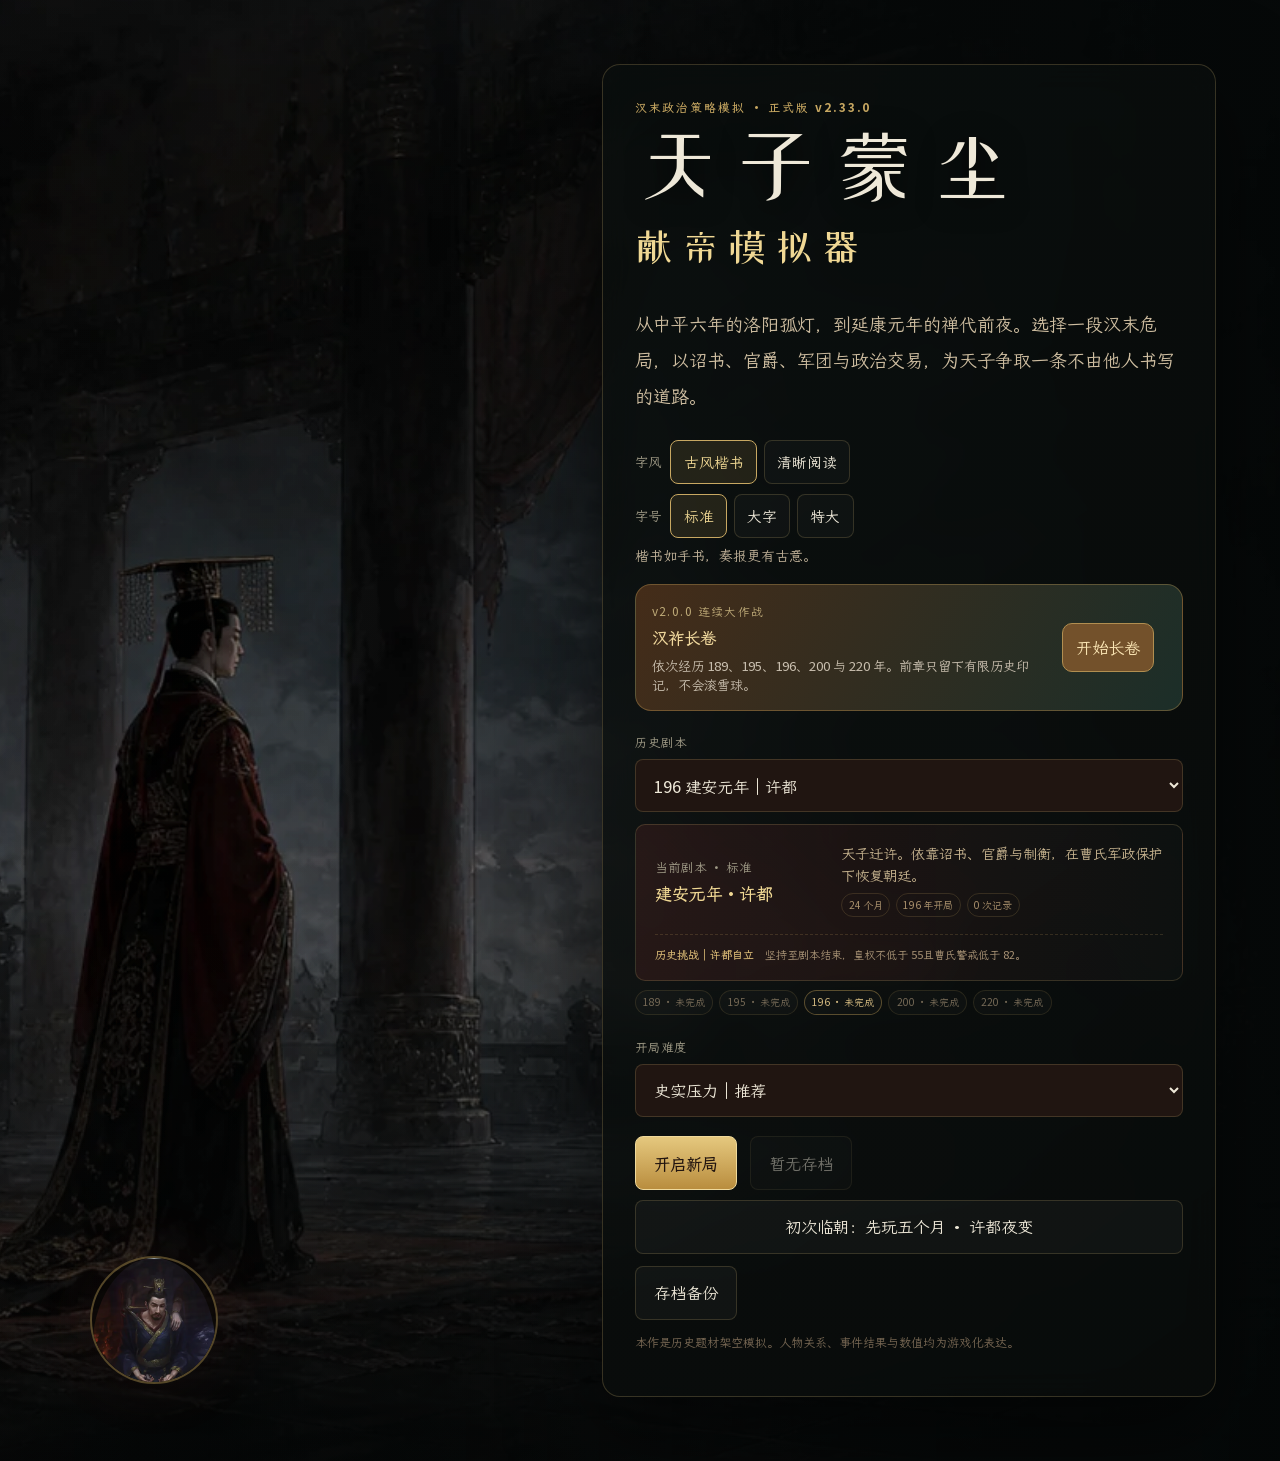
==== commit ef55ec53: "发布: v2.33.0 策略区域沿山川划界、州名避让与文字对比度 - 14个策略区域按郡国归属（eastern-han.json strategyRegions）做分水岭划分，与州界同法 - 州名标注" ====
--- a/index.html
+++ b/index.html
@@ -13,38 +13,38 @@
   <meta property="og:image" content="https://lv5accelerator-xy.github.io/xian-emperor-simulator/assets/images/illustrations/opening-palace.webp">
   <meta property="og:image:alt" content="暮色宫殿中，少年天子独立于阶前">
   <link rel="icon" type="image/svg+xml" href="assets/favicon.svg">
-  <script src="src/storage-feedback.js?v=2.32.0"></script>
-  <script src="src/typography.js?v=2.32.0"></script>
-  <script src="src/reading-settings.js?v=2.32.0"></script>
-  <title>天子蒙尘：献帝模拟器 v2.32.0</title>
+  <script src="src/storage-feedback.js?v=2.33.0"></script>
+  <script src="src/typography.js?v=2.33.0"></script>
+  <script src="src/reading-settings.js?v=2.33.0"></script>
+  <title>天子蒙尘：献帝模拟器 v2.33.0</title>
   <!-- 题名字体只在网页服务器上预加载。双击 index.html 以 file:// 打开时，带 crossorigin 的字体预加载会被浏览器按跨域拦截并在控制台报错；字体本身仍由样式表正常加载。 -->
   <script>if (location.protocol !== "file:") { const link = document.createElement("link"); link.rel = "preload"; link.href = "assets/fonts/zcool-xiaowei-game.woff2?v=2.31.0"; link.as = "font"; link.type = "font/woff2"; link.crossOrigin = "anonymous"; document.head.appendChild(link); }</script>
-  <link rel="stylesheet" href="styles.css?v=1.5.1">
+  <link rel="stylesheet" href="styles.css?v=2.33.0">
   <link rel="stylesheet" href="src/world.css?v=1.5.1">
   <link rel="stylesheet" href="src/decree-world.css?v=1.5.1">
-  <link rel="stylesheet" href="src/strategy-network.css?v=2.32.0">
+  <link rel="stylesheet" href="src/strategy-network.css?v=2.33.0">
   <link rel="stylesheet" href="src/decree-confirmation.css?v=1.5.1">
-  <link rel="stylesheet" href="src/army-system.css?v=1.5.1">
+  <link rel="stylesheet" href="src/army-system.css?v=2.33.0">
   <link rel="stylesheet" href="src/court-politics.css?v=1.5.1">
   <link rel="stylesheet" href="src/scenario-system.css?v=1.5.1">
   <link rel="stylesheet" href="src/portraits.css?v=1.5.1">
   <link rel="stylesheet" href="src/audio.css?v=1.5.1">
   <link rel="stylesheet" href="src/imperial-progress.css?v=1.5.1">
-  <link rel="stylesheet" href="src/grand-map.css?v=2.32.0">
+  <link rel="stylesheet" href="src/grand-map.css?v=2.33.0">
   <link rel="stylesheet" href="src/campaign-evolution.css?v=1.5.1">
   <link rel="stylesheet" href="src/command-center.css?v=2.5.0-r2">
   <link rel="stylesheet" href="src/character-memory.css?v=1.7.0">
   <link rel="stylesheet" href="src/world-marks.css?v=1.8.0">
   <link rel="stylesheet" href="src/historian.css?v=1.9.0">
   <link rel="stylesheet" href="src/dynasty-saga.css?v=2.0.0">
-  <link rel="stylesheet" href="src/monthly-flow.css?v=2.1.0">
+  <link rel="stylesheet" href="src/monthly-flow.css?v=2.33.0">
   <link rel="stylesheet" href="src/consequence-echoes.css?v=2.2.0">
-  <link rel="stylesheet" href="src/short-challenges.css?v=2.32.0">
+  <link rel="stylesheet" href="src/short-challenges.css?v=2.33.0">
   <link rel="stylesheet" href="src/weekly-challenge.css?v=2.4.0">
   <link rel="stylesheet" href="src/final-verdict.css?v=2.5.0">
   <link rel="stylesheet" href="src/ui.css?v=1.5.1">
-  <link rel="stylesheet" href="src/visual-refresh.css?v=2.32.0">
-  <link rel="stylesheet" href="src/ui-refresh-v280.css?v=2.8.0">
+  <link rel="stylesheet" href="src/visual-refresh.css?v=2.33.0">
+  <link rel="stylesheet" href="src/ui-refresh-v280.css?v=2.33.0">
   <link rel="stylesheet" href="src/causal-court.css?v=2.9.0">
   <link rel="stylesheet" href="src/quarterly-agenda.css?v=2.10.0">
   <link rel="stylesheet" href="src/council-advice.css?v=2.11.0">
@@ -53,11 +53,11 @@
   <link rel="stylesheet" href="src/gameplay-polish.css?v=2.14.0">
   <link rel="stylesheet" href="src/action-feedback.css?v=2.15.0">
   <link rel="stylesheet" href="src/decree-helper.css?v=2.16.0">
-  <link rel="stylesheet" href="src/monthly-safety.css?v=2.32.0">
-  <link rel="stylesheet" href="src/typography.css?v=2.32.0">
-  <link rel="stylesheet" href="src/monthly-report.css?v=2.32.0">
-  <link rel="stylesheet" href="src/reading-settings.css?v=2.32.0">
-  <link rel="stylesheet" href="src/scenario-220-story.css?v=2.32.0">
+  <link rel="stylesheet" href="src/monthly-safety.css?v=2.33.0">
+  <link rel="stylesheet" href="src/typography.css?v=2.33.0">
+  <link rel="stylesheet" href="src/monthly-report.css?v=2.33.0">
+  <link rel="stylesheet" href="src/reading-settings.css?v=2.33.0">
+  <link rel="stylesheet" href="src/scenario-220-story.css?v=2.33.0">
 </head>
 <body>
   <noscript><div class="noscript">本游戏需要启用 JavaScript。</div></noscript>
@@ -68,7 +68,7 @@
       <span class="start-emblem" aria-hidden="true"><span>汉</span></span>
     </figure>
     <div class="start-copy">
-      <p class="eyebrow">汉末政治策略模拟 · 正式版 v2.32.0</p>
+      <p class="eyebrow">汉末政治策略模拟 · 正式版 v2.33.0</p>
       <h1>天子蒙尘</h1>
       <h2>献帝模拟器</h2>
       <p class="start-intro">从中平六年的洛阳孤灯，到延康元年的禅代前夜。选择一段汉末危局，以诏书、官爵、军团与政治交易，为天子争取一条不由他人书写的道路。</p>
@@ -168,7 +168,7 @@
       </div>
     </main>
 
-    <footer class="game-footer"><span>v2.32.0 · 和而有信</span><span>Ctrl + S 手动保存</span></footer>
+    <footer class="game-footer"><span>v2.33.0 · 和而有信</span><span>Ctrl + S 手动保存</span></footer>
   </div>
 
   <div id="modal-backdrop" class="modal-backdrop hidden" role="presentation"><section class="modal" role="dialog" aria-modal="true" aria-labelledby="modal-title" tabindex="-1"><header><span class="modal-seal" aria-hidden="true">诏</span><h2 id="modal-title">御前处分</h2></header><div id="modal-body" class="modal-body"></div><footer><button id="modal-cancel" class="secondary-button" type="button">取消</button><button id="modal-confirm" class="primary-button" type="button">确定</button></footer></section></div>
@@ -184,15 +184,15 @@
 
   <div id="toast-container" class="toast-container" aria-live="polite"></div>
 
-  <script src="src/edict-rules.js?v=2.32.0"></script>
-  <script src="src/data.js?v=2.32.0"></script>
-  <script src="src/character-availability.js?v=2.32.0"></script>
+  <script src="src/edict-rules.js?v=2.33.0"></script>
+  <script src="src/data.js?v=2.33.0"></script>
+  <script src="src/character-availability.js?v=2.33.0"></script>
   <script src="src/world-data.js?v=1.5.1"></script>
-  <script src="src/strategy-network-data.js?v=2.32.0"></script>
+  <script src="src/strategy-network-data.js?v=2.33.0"></script>
   <script src="src/army-data.js?v=1.5.1"></script>
   <script src="src/campaign-evolution-data.js?v=1.5.1"></script>
-  <script src="src/historical-geography-data.js?v=2.32.0"></script>
-  <script src="src/grand-map.js?v=2.32.0"></script>
+  <script src="src/historical-geography-data.js?v=2.33.0"></script>
+  <script src="src/grand-map.js?v=2.33.0"></script>
   <script src="src/portraits/liu_xie.js?v=1.5.1"></script>
   <script src="src/portraits/empress_fu.js?v=1.5.1"></script>
   <script src="src/portraits/dong_cheng.js?v=1.5.1"></script>
@@ -203,52 +203,52 @@
   <script src="src/portraits/yuan_shu.js?v=1.5.1"></script>
   <script src="src/portraits/liu_biao.js?v=1.5.1"></script>
   <script src="src/portraits/sun_ce.js?v=1.5.1"></script>
-  <script src="src/action-plans.js?v=2.32.0"></script>
-  <script src="src/monthly-safety.js?v=2.32.0"></script>
+  <script src="src/action-plans.js?v=2.33.0"></script>
+  <script src="src/monthly-safety.js?v=2.33.0"></script>
   <script src="src/action-feedback.js?v=2.15.0"></script>
-  <script src="src/scenario-220-story.js?v=2.32.0"></script>
-  <script src="src/diplomatic-endings.js?v=2.32.0"></script>
-  <script src="src/modal-focus.js?v=2.32.0"></script>
-  <script src="src/game.js?v=2.32.0"></script>
-  <script src="src/monthly-report.js?v=2.32.0"></script>
-  <script src="src/world-system.js?v=2.32.0"></script>
-  <script src="src/decree-world.js?v=2.32.0"></script>
-  <script src="src/lord-intentions.js?v=2.32.0"></script>
-  <script src="src/diplomatic-relations.js?v=2.32.0"></script>
-  <script src="src/alliance-diplomacy.js?v=2.32.0"></script>
-  <script src="src/strategy-network.js?v=2.32.0"></script>
-  <script src="src/decree-confirmation.js?v=2.32.0"></script>
-  <script src="src/decree-helper.js?v=2.32.0"></script>
-  <script src="src/army-system.js?v=2.32.0"></script>
-  <script src="src/court-politics.js?v=2.32.0"></script>
+  <script src="src/scenario-220-story.js?v=2.33.0"></script>
+  <script src="src/diplomatic-endings.js?v=2.33.0"></script>
+  <script src="src/modal-focus.js?v=2.33.0"></script>
+  <script src="src/game.js?v=2.33.0"></script>
+  <script src="src/monthly-report.js?v=2.33.0"></script>
+  <script src="src/world-system.js?v=2.33.0"></script>
+  <script src="src/decree-world.js?v=2.33.0"></script>
+  <script src="src/lord-intentions.js?v=2.33.0"></script>
+  <script src="src/diplomatic-relations.js?v=2.33.0"></script>
+  <script src="src/alliance-diplomacy.js?v=2.33.0"></script>
+  <script src="src/strategy-network.js?v=2.33.0"></script>
+  <script src="src/decree-confirmation.js?v=2.33.0"></script>
+  <script src="src/decree-helper.js?v=2.33.0"></script>
+  <script src="src/army-system.js?v=2.33.0"></script>
+  <script src="src/court-politics.js?v=2.33.0"></script>
   <script src="src/portraits.js?v=1.5.1"></script>
   <script src="src/imperial-progress-data.js?v=1.5.1"></script>
-  <script src="src/imperial-progress.js?v=2.32.0"></script>
-  <script src="src/campaign-evolution.js?v=2.32.0"></script>
-  <script src="src/command-center.js?v=2.32.0"></script>
-  <script src="src/character-memory.js?v=2.32.0"></script>
-  <script src="src/world-marks.js?v=2.32.0"></script>
-  <script src="src/historian.js?v=2.32.0"></script>
-  <script src="src/dynasty-saga.js?v=2.32.0"></script>
-  <script src="src/monthly-flow.js?v=2.32.0"></script>
-  <script src="src/consequence-echoes.js?v=2.32.0"></script>
-  <script src="src/short-score.js?v=2.32.0"></script>
-  <script src="src/short-review.js?v=2.32.0"></script>
-  <script src="src/same-challenge.js?v=2.32.0"></script>
-  <script src="src/short-challenges.js?v=2.32.0"></script>
-  <script src="src/weekly-challenge.js?v=2.32.0"></script>
-  <script src="src/final-verdict.js?v=2.32.0"></script>
-  <script src="src/causal-court.js?v=2.32.0"></script>
-  <script src="src/quarterly-agenda.js?v=2.32.0"></script>
-  <script src="src/council-advice.js?v=2.32.0"></script>
-  <script src="src/regional-echoes.js?v=2.32.0"></script>
-  <script src="src/imperial-paths.js?v=2.32.0"></script>
+  <script src="src/imperial-progress.js?v=2.33.0"></script>
+  <script src="src/campaign-evolution.js?v=2.33.0"></script>
+  <script src="src/command-center.js?v=2.33.0"></script>
+  <script src="src/character-memory.js?v=2.33.0"></script>
+  <script src="src/world-marks.js?v=2.33.0"></script>
+  <script src="src/historian.js?v=2.33.0"></script>
+  <script src="src/dynasty-saga.js?v=2.33.0"></script>
+  <script src="src/monthly-flow.js?v=2.33.0"></script>
+  <script src="src/consequence-echoes.js?v=2.33.0"></script>
+  <script src="src/short-score.js?v=2.33.0"></script>
+  <script src="src/short-review.js?v=2.33.0"></script>
+  <script src="src/same-challenge.js?v=2.33.0"></script>
+  <script src="src/short-challenges.js?v=2.33.0"></script>
+  <script src="src/weekly-challenge.js?v=2.33.0"></script>
+  <script src="src/final-verdict.js?v=2.33.0"></script>
+  <script src="src/causal-court.js?v=2.33.0"></script>
+  <script src="src/quarterly-agenda.js?v=2.33.0"></script>
+  <script src="src/council-advice.js?v=2.33.0"></script>
+  <script src="src/regional-echoes.js?v=2.33.0"></script>
+  <script src="src/imperial-paths.js?v=2.33.0"></script>
   <script src="src/audio-data.js?v=1.5.1"></script>
   <script src="src/audio-tracks.js?v=1.5.1"></script>
-  <script src="src/audio.js?v=2.32.0"></script>
+  <script src="src/audio.js?v=2.33.0"></script>
   <script src="src/ui.js?v=2.6.1"></script>
-  <script src="src/ui-refresh-v280.js?v=2.32.0"></script>
-  <script src="src/gameplay-polish.js?v=2.32.0"></script>
-  <script src="src/save-backups.js?v=2.32.0"></script>
+  <script src="src/ui-refresh-v280.js?v=2.33.0"></script>
+  <script src="src/gameplay-polish.js?v=2.33.0"></script>
+  <script src="src/save-backups.js?v=2.33.0"></script>
 </body>
 </html>
--- a/styles.css
+++ b/styles.css
@@ -1 +1,4 @@
-:root{--bg:#100c0a;--panel:#211713;--panel2:#2b1e18;--text:#eee2cb;--muted:#a99578;--gold:#d4ad5d;--gold2:#f0d58f;--red:#8f302d;--green:#718d65;--border:rgba(222,185,105,.25);--shadow:0 18px 48px rgba(0,0,0,.38);--serif:"Noto Serif SC","Songti SC","SimSun",serif;--sans:"Noto Sans SC","Microsoft YaHei",sans-serif}*{box-sizing:border-box}html{color-scheme:dark;scroll-behavior:smooth}body{margin:0;min-width:320px;min-height:100vh;font-family:var(--sans);line-height:1.65;color:var(--text);background:radial-gradient(circle at 15% 0,rgba(143,48,45,.22),transparent 32%),radial-gradient(circle at 90% 10%,rgba(212,173,93,.1),transparent 26%),linear-gradient(180deg,#0e0a08,#18100d 55%,#0b0908)}body:before{content:"";position:fixed;inset:0;z-index:-1;pointer-events:none;opacity:.07;background-image:linear-gradient(90deg,transparent 49%,#fff 50%,transparent 51%),linear-gradient(0deg,transparent 49%,#fff 50%,transparent 51%);background-size:64px 64px}button,select,textarea,input{font:inherit}button{color:inherit}.hidden{display:none!important}.sr-only{position:absolute;width:1px;height:1px;overflow:hidden;clip:rect(0,0,0,0);white-space:nowrap}.noscript{padding:1rem;text-align:center;background:#792724;color:#fff}.start-screen{min-height:100vh;display:grid;grid-template-columns:minmax(260px,.75fr) minmax(420px,1.25fr);align-items:center;gap:clamp(2rem,6vw,7rem);padding:clamp(2rem,7vw,7rem);overflow:hidden;position:relative}.start-emblem{aspect-ratio:1;width:min(31vw,420px);justify-self:end;display:grid;place-items:center;border-radius:50%;border:1px solid rgba(225,190,110,.4);background:radial-gradient(circle,rgba(212,173,93,.12),transparent 58%);box-shadow:inset 0 0 90px #000,0 0 100px rgba(143,48,45,.2)}.start-emblem span{width:48%;aspect-ratio:1;display:grid;place-items:center;border:3px double var(--gold);border-radius:10px;background:rgba(115,36,32,.52);font:600 clamp(4.5rem,11vw,9rem)/1 var(--serif);color:var(--gold2);transform:rotate(-4deg)}.start-copy{max-width:760px;position:relative;z-index:2}.eyebrow,.section-kicker{margin:0;color:var(--gold);font-size:.72rem;letter-spacing:.18em}.start-copy h1,.start-copy h2{margin:0;font-family:var(--serif);letter-spacing:.12em}.start-copy h1{margin-top:.45rem;font-size:clamp(3rem,7vw,6.8rem);line-height:1}.start-copy h2{margin-top:.5rem;color:var(--gold2);font-size:clamp(1.5rem,3vw,2.8rem)}.start-intro{max-width:680px;margin:1.6rem 0;color:#cfbea1;font:clamp(1rem,1.5vw,1.2rem)/1.95 var(--serif)}.scenario-card{display:grid;grid-template-columns:minmax(170px,.4fr) 1fr;gap:1rem;align-items:center;padding:1rem 1.15rem;border:1px solid var(--border);border-radius:10px;background:linear-gradient(90deg,rgba(143,48,45,.18),rgba(255,255,255,.02))}.scenario-card span,.difficulty-label,.panel-heading small{color:var(--muted);font-size:.76rem}.scenario-card strong{display:block;color:var(--gold2);font-family:var(--serif);font-size:1.15rem}.scenario-card p{margin:0;color:#c5b28e;font-size:.87rem}.difficulty-label{display:block;margin:1.3rem 0 .4rem}.difficulty-select,.modal-select{width:100%;padding:.75rem .85rem;border:1px solid var(--border);border-radius:8px;background:#201511;color:var(--text)}.start-actions,.ending-actions{display:flex;flex-wrap:wrap;gap:.8rem;margin-top:1.2rem}.primary-button,.secondary-button{padding:.75rem 1.1rem;border-radius:8px;border:1px solid transparent;cursor:pointer}.primary-button{background:linear-gradient(#e5c87e,#b98d3e);color:#21140f;font-weight:700;border-color:#efd99b}.secondary-button{background:rgba(255,255,255,.035);border-color:var(--border);color:var(--text)}button:hover:not(:disabled){filter:brightness(1.08);transform:translateY(-1px)}button:disabled,textarea:disabled{opacity:.45;cursor:not-allowed}.compact{padding:.58rem .85rem}.disclaimer{color:#776753;font-size:.74rem}.topbar{position:sticky;top:0;z-index:40;display:grid;grid-template-columns:1fr auto 1fr;align-items:center;gap:1rem;padding:.8rem clamp(1rem,2.5vw,2.6rem);border-bottom:1px solid var(--border);background:rgba(15,11,9,.92);backdrop-filter:blur(14px)}.brand-lockup{display:flex;gap:.75rem;align-items:center}.mini-seal,.modal-seal,.action-seal,.stat-seal{display:grid;place-items:center;border:1px solid rgba(233,199,116,.65);background:#762b28;color:var(--gold2);font-family:var(--serif);border-radius:6px}.mini-seal,.modal-seal{width:40px;height:40px}.brand-lockup p,.brand-lockup h1{margin:0}.brand-lockup p{color:var(--gold);font-size:.7rem}.brand-lockup h1{font:600 clamp(1rem,1.4vw,1.3rem)/1.3 var(--serif)}.turn-summary{display:grid;grid-template-columns:repeat(3,auto);gap:.7rem;align-items:center;color:#c7b592;font-size:.8rem}.turn-summary strong{font-family:var(--serif);color:var(--text)}.ap-badge,.category-chip,.memorial-label,.live-mark,.local-ai-badge{padding:.25rem .5rem;border:1px solid var(--border);border-radius:999px;font-size:.67rem}.ap-badge{color:var(--gold2)}.utility-nav{justify-self:end;display:flex;flex-wrap:wrap;justify-content:flex-end;gap:.2rem}.utility-nav button,.text-button{border:0;background:transparent;color:#bba98b;padding:.4rem .45rem;cursor:pointer;border-radius:5px;font-size:.76rem}.utility-nav button:hover,.text-button:hover{background:rgba(255,255,255,.05);color:var(--gold2)}.danger-link:hover{color:#f08d82!important}.danger-banner{padding:.65rem 1rem;text-align:center;background:#792724;color:#ffe2ce;font-weight:700}.game-main{width:min(1900px,100%);margin:auto;padding:1rem clamp(.8rem,1.7vw,1.8rem) 2rem}.stats-grid{display:grid;grid-template-columns:repeat(6,minmax(0,1fr));gap:.7rem;margin-bottom:.85rem}.stat-card{padding:.72rem;border:1px solid var(--border);border-radius:10px;background:linear-gradient(155deg,rgba(48,33,26,.95),rgba(23,16,13,.96));box-shadow:0 8px 24px rgba(0,0,0,.18)}.stat-heading{display:grid;grid-template-columns:auto 1fr auto;gap:.5rem;align-items:center;color:#c5b18e;font-size:.76rem}.stat-heading strong{color:var(--text);font-size:1.05rem}.stat-seal{width:25px;height:25px}.stat-track{height:5px;margin:.55rem 0 .35rem;border-radius:99px;overflow:hidden;background:rgba(255,255,255,.09)}.stat-track span{display:block;height:100%;background:var(--gold)}.stat-card.good .stat-track span,.stat-card.excellent .stat-track span{background:#7f9d70}.stat-card.warning .stat-track span{background:#c68542}.stat-card.critical .stat-track span{background:#c74b43}.stat-card small{color:#7e6e59;font-size:.65rem}.dashboard-grid{display:grid;grid-template-columns:minmax(230px,.72fr) minmax(420px,1.42fr) minmax(290px,.94fr);gap:.85rem;align-items:start}.left-column,.center-column,.right-column{display:grid;gap:.85rem}.panel{border:1px solid var(--border);border-radius:14px;background:linear-gradient(155deg,rgba(47,32,25,.94),rgba(22,15,12,.97));box-shadow:var(--shadow);overflow:hidden}.panel-heading{display:flex;justify-content:space-between;align-items:end;gap:1rem;padding:.9rem 1rem .75rem;border-bottom:1px solid rgba(222,185,105,.13)}.panel-heading h2{margin:.12rem 0 0;font:600 1.03rem/1.3 var(--serif)}.faction-list,.character-list{padding:.45rem}.faction-row,.character-card{width:100%;border:0;background:transparent;color:inherit;text-align:left;cursor:pointer;border-radius:8px}.faction-row{display:grid;grid-template-columns:auto 1fr;gap:.65rem;padding:.65rem}.faction-row:hover,.character-card:hover{background:rgba(255,255,255,.04)}.faction-dot{width:9px;height:9px;border-radius:50%;margin-top:.45rem;background:var(--gold)}.faction-copy strong,.faction-copy small,.character-copy strong,.character-copy small{display:block}.faction-copy small,.character-copy small{color:#85755f;font-size:.66rem}.character-card{display:grid;grid-template-columns:auto 1fr auto;gap:.65rem;align-items:center;padding:.58rem}.portrait-mark,.detail-portrait{display:grid;place-items:center;border-radius:50%;border:1px solid var(--border);background:#3a2820;color:var(--gold2);font-family:var(--serif)}.portrait-mark{width:36px;height:36px}.relation-number{color:var(--gold);font-size:.75rem}.relation-line{height:4px;margin-top:.25rem;border-radius:99px;background:rgba(255,255,255,.08);overflow:hidden}.relation-line span{display:block;height:100%;background:var(--gold)}.event-panel{padding:1.1rem;position:relative}.event-head{display:flex;justify-content:space-between;gap:.5rem}.category-chip{color:var(--gold2)}.memorial-label{color:#a99779}.event-panel h2{margin:.8rem 0 .4rem;font:600 clamp(1.4rem,2.3vw,2rem)/1.3 var(--serif)}.event-text{color:#c8b797;font-family:var(--serif);line-height:1.9}.event-choices{display:grid;gap:.55rem;margin-top:1rem}.choice-button{display:grid;grid-template-columns:auto 1fr;gap:.75rem;text-align:left;padding:.75rem;border:1px solid var(--border);border-radius:8px;background:rgba(255,255,255,.025);cursor:pointer}.choice-button:hover{border-color:rgba(222,185,105,.55);background:rgba(212,173,93,.07)}.choice-number{width:26px;height:26px;display:grid;place-items:center;border-radius:50%;background:#762b28;color:var(--gold2)}.event-resolved{margin-top:1rem;padding:.65rem;border:1px solid rgba(113,141,101,.35);border-radius:8px;color:#adbea3;background:rgba(113,141,101,.08)}.report-list{padding:.6rem 1rem;max-height:360px;overflow:auto}.report-item{padding:.62rem 0;border-bottom:1px dashed rgba(222,185,105,.13);color:#ae9c80;font-size:.75rem}.chronicle-preview{padding:.65rem 1rem}.chronicle-entry{display:grid;grid-template-columns:90px 1fr;gap:.7rem;padding:.5rem 0;border-bottom:1px dashed rgba(222,185,105,.12)}.chronicle-entry time{color:var(--gold);font-size:.67rem}.chronicle-entry p{margin:0;color:#9d8b71;font: .73rem/1.65 var(--serif)}.decree-panel textarea{width:calc(100% - 2rem);min-height:145px;margin:.9rem 1rem .6rem;padding:.78rem;resize:vertical;border:1px solid var(--border);border-radius:9px;background:#17100d;color:var(--text);font-family:var(--serif);line-height:1.9}.decree-footer{display:flex;justify-content:space-between;align-items:end;gap:.7rem;padding:0 1rem 1rem}.decree-footer small{color:#7e6f5b;font-size:.63rem}.action-grid{display:grid;grid-template-columns:1fr 1fr;gap:.5rem;padding:.7rem}.action-button{display:grid;grid-template-columns:auto 1fr;gap:.55rem;min-height:86px;padding:.62rem;border:1px solid var(--border);border-radius:8px;background:rgba(255,255,255,.025);text-align:left;cursor:pointer}.action-button:hover{background:rgba(212,173,93,.06)}.action-seal{width:28px;height:28px}.action-button strong,.action-button small{display:block}.action-button strong{font-size:.73rem}.action-button small{color:#756754;font-size:.58rem;line-height:1.45}.assessment-grid{display:grid;grid-template-columns:1fr 1fr;gap:.45rem;padding:.8rem}.assessment-grid>div{display:flex;justify-content:space-between;padding:.45rem .55rem;border-radius:6px;background:rgba(255,255,255,.025)}.assessment-grid span{color:#81715c;font-size:.64rem}.assessment-grid strong{font-size:.68rem}.strategic-guidance{margin:0;padding:0 .95rem .95rem;color:#a19075;font:.7rem/1.65 var(--serif)}.end-turn-button{width:100%;padding:.95rem;border:1px solid rgba(232,194,106,.5);border-radius:10px;background:linear-gradient(90deg,#6d2422,#943832);color:#f0d39a;font:1rem var(--serif);letter-spacing:.12em;cursor:pointer}.game-footer{display:flex;justify-content:space-between;padding:1rem 2rem;color:#655847;border-top:1px solid var(--border);font-size:.67rem}.modal-backdrop{position:fixed;inset:0;z-index:100;display:grid;place-items:center;padding:1rem;background:rgba(3,2,2,.82);backdrop-filter:blur(8px)}.modal{width:min(620px,100%);max-height:88vh;display:flex;flex-direction:column;border:1px solid rgba(233,195,105,.42);border-radius:14px;background:linear-gradient(145deg,#35251d,#18110e);box-shadow:0 30px 100px rgba(0,0,0,.65);overflow:hidden}.wide .modal{width:min(900px,100%)}.modal>header{display:flex;align-items:center;gap:.7rem;padding:1rem;border-bottom:1px solid var(--border)}.modal>header h2{margin:0;font-family:var(--serif)}.modal-body{padding:1rem;overflow:auto;color:#c9b99b}.modal>footer{display:flex;justify-content:flex-end;gap:.65rem;padding:.85rem 1rem;border-top:1px solid var(--border)}.modal-note,.danger-note{padding:.7rem .8rem;border-radius:8px;background:rgba(255,255,255,.035)}.danger-note{background:rgba(143,48,45,.13);color:#dfaea4}.field-label{display:block;margin:.8rem 0 .35rem;color:#b09a78;font-size:.72rem}.radio-row{display:flex;flex-wrap:wrap;gap:1rem}.option-cards{display:grid;gap:.5rem}.option-cards label{display:grid;grid-template-columns:auto 1fr;gap:.65rem;align-items:center;padding:.7rem;border:1px solid var(--border);border-radius:8px;cursor:pointer}.character-detail{display:grid;grid-template-columns:auto 1fr;gap:1rem}.detail-portrait{width:76px;height:76px;font-size:1.35rem}.modal blockquote{margin:1rem 0 0;padding:.8rem 1rem;border-left:3px solid var(--gold);background:rgba(255,255,255,.03);font-family:var(--serif)}.compact-list{display:flex;flex-wrap:wrap;gap:.4rem}.compact-list span{padding:.3rem .5rem;border-radius:999px;background:rgba(255,255,255,.045);font-size:.68rem}.full-chronicle article{display:grid;grid-template-columns:34px 1fr;gap:.7rem;padding:.6rem 0;border-bottom:1px dashed var(--border)}.end-screen{position:fixed;inset:0;z-index:110;display:grid;place-items:center;overflow:auto;padding:2rem 1rem;background:rgba(9,6,5,.98)}.ending-scroll{width:min(820px,100%);padding:clamp(1.4rem,4vw,3rem);border:1px solid rgba(232,195,105,.4);border-radius:12px;background:linear-gradient(180deg,#302219,#1b1410);box-shadow:0 35px 100px #000}.ending-scroll h1{margin:.5rem 0;color:var(--gold2);font:600 clamp(2.2rem,5vw,4rem)/1.2 var(--serif)}.ending-text{font-family:var(--serif);line-height:2;color:#d0bea0}.ending-stats{display:grid;grid-template-columns:repeat(3,1fr);gap:.5rem;margin:1.2rem 0}.ending-stats>div{display:flex;justify-content:space-between;padding:.5rem .65rem;border:1px solid var(--border);border-radius:7px}.ending-chronicle{max-height:240px;overflow:auto;border-block:1px solid var(--border)}.toast-container{position:fixed;right:1rem;bottom:1rem;z-index:200;display:grid;gap:.5rem;width:min(360px,calc(100vw - 2rem));pointer-events:none}.toast{opacity:0;transform:translateY(10px);padding:.75rem .9rem;border:1px solid var(--border);border-radius:8px;background:#211711;box-shadow:var(--shadow);transition:.18s}.toast.show{opacity:1;transform:none}.toast.success{border-color:rgba(113,141,101,.6)}.toast.warning{border-color:rgba(205,139,67,.6)}.toast.error{border-color:rgba(199,75,67,.65)}@media(max-width:1380px){.topbar{grid-template-columns:1fr auto}.utility-nav{grid-column:1/-1;justify-self:stretch;justify-content:center}.dashboard-grid{grid-template-columns:minmax(220px,.7fr) minmax(420px,1.35fr) minmax(270px,.9fr)}}@media(max-width:1120px){.stats-grid{grid-template-columns:repeat(3,1fr)}.dashboard-grid{grid-template-columns:250px 1fr}.right-column{grid-column:1/-1;grid-template-columns:1.1fr 1fr .85fr}}@media(max-width:820px){.start-screen{grid-template-columns:1fr;padding:2rem 1rem}.start-emblem{position:absolute;right:-70px;bottom:-45px;width:290px;opacity:.45}.topbar{position:static;grid-template-columns:1fr}.turn-summary,.utility-nav{justify-self:stretch;justify-content:flex-start}.dashboard-grid{grid-template-columns:1fr}.left-column{grid-template-columns:1fr 1fr}.right-column{grid-template-columns:1fr}.left-column,.right-column{grid-column:auto}}@media(max-width:580px){.stats-grid{grid-template-columns:repeat(2,1fr)}.left-column{grid-template-columns:1fr}.turn-summary{grid-template-columns:1fr 1fr}.ap-badge{grid-column:1/-1;width:max-content}.action-grid{grid-template-columns:1fr}.chronicle-entry{grid-template-columns:1fr}.ending-stats{grid-template-columns:1fr 1fr}.game-footer{flex-direction:column}}+:root{--bg:#100c0a;--panel:#211713;--panel2:#2b1e18;--text:#eee2cb;--muted:#a99578;--gold:#d4ad5d;--gold2:#f0d58f;--red:#8f302d;--green:#718d65;--border:rgba(222,185,105,.25);--shadow:0 18px 48px rgba(0,0,0,.38);--serif:"Noto Serif SC","Songti SC","SimSun",serif;--sans:"Noto Sans SC","Microsoft YaHei",sans-serif}*{box-sizing:border-box}html{color-scheme:dark;scroll-behavior:smooth}body{margin:0;min-width:320px;min-height:100vh;font-family:var(--sans);line-height:1.65;color:var(--text);background:radial-gradient(circle at 15% 0,rgba(143,48,45,.22),transparent 32%),radial-gradient(circle at 90% 10%,rgba(212,173,93,.1),transparent 26%),linear-gradient(180deg,#0e0a08,#18100d 55%,#0b0908)}body:before{content:"";position:fixed;inset:0;z-index:-1;pointer-events:none;opacity:.07;background-image:linear-gradient(90deg,transparent 49%,#fff 50%,transparent 51%),linear-gradient(0deg,transparent 49%,#fff 50%,transparent 51%);background-size:64px 64px}button,select,textarea,input{font:inherit}button{color:inherit}.hidden{display:none!important}.sr-only{position:absolute;width:1px;height:1px;overflow:hidden;clip:rect(0,0,0,0);white-space:nowrap}.noscript{padding:1rem;text-align:center;background:#792724;color:#fff}.start-screen{min-height:100vh;display:grid;grid-template-columns:minmax(260px,.75fr) minmax(420px,1.25fr);align-items:center;gap:clamp(2rem,6vw,7rem);padding:clamp(2rem,7vw,7rem);overflow:hidden;position:relative}.start-emblem{aspect-ratio:1;width:min(31vw,420px);justify-self:end;display:grid;place-items:center;border-radius:50%;border:1px solid rgba(225,190,110,.4);background:radial-gradient(circle,rgba(212,173,93,.12),transparent 58%);box-shadow:inset 0 0 90px #000,0 0 100px rgba(143,48,45,.2)}.start-emblem span{width:48%;aspect-ratio:1;display:grid;place-items:center;border:3px double var(--gold);border-radius:10px;background:rgba(115,36,32,.52);font:600 clamp(4.5rem,11vw,9rem)/1 var(--serif);color:var(--gold2);transform:rotate(-4deg)}.start-copy{max-width:760px;position:relative;z-index:2}.eyebrow,.section-kicker{margin:0;color:var(--gold);font-size:.72rem;letter-spacing:.18em}.start-copy h1,.start-copy h2{margin:0;font-family:var(--serif);letter-spacing:.12em}.start-copy h1{margin-top:.45rem;font-size:clamp(3rem,7vw,6.8rem);line-height:1}.start-copy h2{margin-top:.5rem;color:var(--gold2);font-size:clamp(1.5rem,3vw,2.8rem)}.start-intro{max-width:680px;margin:1.6rem 0;color:#cfbea1;font:clamp(1rem,1.5vw,1.2rem)/1.95 var(--serif)}.scenario-card{display:grid;grid-template-columns:minmax(170px,.4fr) 1fr;gap:1rem;align-items:center;padding:1rem 1.15rem;border:1px solid var(--border);border-radius:10px;background:linear-gradient(90deg,rgba(143,48,45,.18),rgba(255,255,255,.02))}.scenario-card span,.difficulty-label,.panel-heading small{color:var(--muted);font-size:.76rem}.scenario-card strong{display:block;color:var(--gold2);font-family:var(--serif);font-size:1.15rem}.scenario-card p{margin:0;color:#c5b28e;font-size:.87rem}.difficulty-label{display:block;margin:1.3rem 0 .4rem}.difficulty-select,.modal-select{width:100%;padding:.75rem .85rem;border:1px solid var(--border);border-radius:8px;background:#201511;color:var(--text)}.start-actions,.ending-actions{display:flex;flex-wrap:wrap;gap:.8rem;margin-top:1.2rem}.primary-button,.secondary-button{padding:.75rem 1.1rem;border-radius:8px;border:1px solid transparent;cursor:pointer}.primary-button{background:linear-gradient(#e5c87e,#b98d3e);color:#21140f;font-weight:700;border-color:#efd99b}.secondary-button{background:rgba(255,255,255,.035);border-color:var(--border);color:var(--text)}button:hover:not(:disabled){filter:brightness(1.08);transform:translateY(-1px)}button:disabled,textarea:disabled{opacity:.45;cursor:not-allowed}.compact{padding:.58rem .85rem}.disclaimer{color:#776753;font-size:.74rem}.topbar{position:sticky;top:0;z-index:40;display:grid;grid-template-columns:1fr auto 1fr;align-items:center;gap:1rem;padding:.8rem clamp(1rem,2.5vw,2.6rem);border-bottom:1px solid var(--border);background:rgba(15,11,9,.92);backdrop-filter:blur(14px)}.brand-lockup{display:flex;gap:.75rem;align-items:center}.mini-seal,.modal-seal,.action-seal,.stat-seal{display:grid;place-items:center;border:1px solid rgba(233,199,116,.65);background:#762b28;color:var(--gold2);font-family:var(--serif);border-radius:6px}.mini-seal,.modal-seal{width:40px;height:40px}.brand-lockup p,.brand-lockup h1{margin:0}.brand-lockup p{color:var(--gold);font-size:.7rem}.brand-lockup h1{font:600 clamp(1rem,1.4vw,1.3rem)/1.3 var(--serif)}.turn-summary{display:grid;grid-template-columns:repeat(3,auto);gap:.7rem;align-items:center;color:#c7b592;font-size:.8rem}.turn-summary strong{font-family:var(--serif);color:var(--text)}.ap-badge,.category-chip,.memorial-label,.live-mark,.local-ai-badge{padding:.25rem .5rem;border:1px solid var(--border);border-radius:999px;font-size:.67rem}.ap-badge{color:var(--gold2)}.utility-nav{justify-self:end;display:flex;flex-wrap:wrap;justify-content:flex-end;gap:.2rem}.utility-nav button,.text-button{border:0;background:transparent;color:#bba98b;padding:.4rem .45rem;cursor:pointer;border-radius:5px;font-size:.76rem}.utility-nav button:hover,.text-button:hover{background:rgba(255,255,255,.05);color:var(--gold2)}.danger-link:hover{color:#f08d82!important}.danger-banner{padding:.65rem 1rem;text-align:center;background:#792724;color:#ffe2ce;font-weight:700}.game-main{width:min(1900px,100%);margin:auto;padding:1rem clamp(.8rem,1.7vw,1.8rem) 2rem}.stats-grid{display:grid;grid-template-columns:repeat(6,minmax(0,1fr));gap:.7rem;margin-bottom:.85rem}.stat-card{padding:.72rem;border:1px solid var(--border);border-radius:10px;background:linear-gradient(155deg,rgba(48,33,26,.95),rgba(23,16,13,.96));box-shadow:0 8px 24px rgba(0,0,0,.18)}.stat-heading{display:grid;grid-template-columns:auto 1fr auto;gap:.5rem;align-items:center;color:#c5b18e;font-size:.76rem}.stat-heading strong{color:var(--text);font-size:1.05rem}.stat-seal{width:25px;height:25px}.stat-track{height:5px;margin:.55rem 0 .35rem;border-radius:99px;overflow:hidden;background:rgba(255,255,255,.09)}.stat-track span{display:block;height:100%;background:var(--gold)}.stat-card.good .stat-track span,.stat-card.excellent .stat-track span{background:#7f9d70}.stat-card.warning .stat-track span{background:#c68542}.stat-card.critical .stat-track span{background:#c74b43}.stat-card small{color:#7e6e59;font-size:.65rem}.dashboard-grid{display:grid;grid-template-columns:minmax(230px,.72fr) minmax(420px,1.42fr) minmax(290px,.94fr);gap:.85rem;align-items:start}.left-column,.center-column,.right-column{display:grid;gap:.85rem}.panel{border:1px solid var(--border);border-radius:14px;background:linear-gradient(155deg,rgba(47,32,25,.94),rgba(22,15,12,.97));box-shadow:var(--shadow);overflow:hidden}.panel-heading{display:flex;justify-content:space-between;align-items:end;gap:1rem;padding:.9rem 1rem .75rem;border-bottom:1px solid rgba(222,185,105,.13)}.panel-heading h2{margin:.12rem 0 0;font:600 1.03rem/1.3 var(--serif)}.faction-list,.character-list{padding:.45rem}.faction-row,.character-card{width:100%;border:0;background:transparent;color:inherit;text-align:left;cursor:pointer;border-radius:8px}.faction-row{display:grid;grid-template-columns:auto 1fr;gap:.65rem;padding:.65rem}.faction-row:hover,.character-card:hover{background:rgba(255,255,255,.04)}.faction-dot{width:9px;height:9px;border-radius:50%;margin-top:.45rem;background:var(--gold)}.faction-copy strong,.faction-copy small,.character-copy strong,.character-copy small{display:block}.faction-copy small,.character-copy small{color:#85755f;font-size:.66rem}.character-card{display:grid;grid-template-columns:auto 1fr auto;gap:.65rem;align-items:center;padding:.58rem}.portrait-mark,.detail-portrait{display:grid;place-items:center;border-radius:50%;border:1px solid var(--border);background:#3a2820;color:var(--gold2);font-family:var(--serif)}.portrait-mark{width:36px;height:36px}.relation-number{color:var(--gold);font-size:.75rem}.relation-line{height:4px;margin-top:.25rem;border-radius:99px;background:rgba(255,255,255,.08);overflow:hidden}.relation-line span{display:block;height:100%;background:var(--gold)}.event-panel{padding:1.1rem;position:relative}.event-head{display:flex;justify-content:space-between;gap:.5rem}.category-chip{color:var(--gold2)}.memorial-label{color:#a99779}.event-panel h2{margin:.8rem 0 .4rem;font:600 clamp(1.4rem,2.3vw,2rem)/1.3 var(--serif)}.event-text{color:#c8b797;font-family:var(--serif);line-height:1.9}.event-choices{display:grid;gap:.55rem;margin-top:1rem}.choice-button{display:grid;grid-template-columns:auto 1fr;gap:.75rem;text-align:left;padding:.75rem;border:1px solid var(--border);border-radius:8px;background:rgba(255,255,255,.025);cursor:pointer}.choice-button:hover{border-color:rgba(222,185,105,.55);background:rgba(212,173,93,.07)}.choice-number{width:26px;height:26px;display:grid;place-items:center;border-radius:50%;background:#762b28;color:var(--gold2)}.event-resolved{margin-top:1rem;padding:.65rem;border:1px solid rgba(113,141,101,.35);border-radius:8px;color:#adbea3;background:rgba(113,141,101,.08)}.report-list{padding:.6rem 1rem;max-height:360px;overflow:auto}.report-item{padding:.62rem 0;border-bottom:1px dashed rgba(222,185,105,.13);color:#ae9c80;font-size:.75rem}.chronicle-preview{padding:.65rem 1rem}.chronicle-entry{display:grid;grid-template-columns:90px 1fr;gap:.7rem;padding:.5rem 0;border-bottom:1px dashed rgba(222,185,105,.12)}.chronicle-entry time{color:var(--gold);font-size:.67rem}.chronicle-entry p{margin:0;color:#9d8b71;font: .73rem/1.65 var(--serif)}.decree-panel textarea{width:calc(100% - 2rem);min-height:145px;margin:.9rem 1rem .6rem;padding:.78rem;resize:vertical;border:1px solid var(--border);border-radius:9px;background:#17100d;color:var(--text);font-family:var(--serif);line-height:1.9}.decree-footer{display:flex;justify-content:space-between;align-items:end;gap:.7rem;padding:0 1rem 1rem}.decree-footer small{color:#7e6f5b;font-size:.63rem}.action-grid{display:grid;grid-template-columns:1fr 1fr;gap:.5rem;padding:.7rem}.action-button{display:grid;grid-template-columns:auto 1fr;gap:.55rem;min-height:86px;padding:.62rem;border:1px solid var(--border);border-radius:8px;background:rgba(255,255,255,.025);text-align:left;cursor:pointer}.action-button:hover{background:rgba(212,173,93,.06)}.action-seal{width:28px;height:28px}.action-button strong,.action-button small{display:block}.action-button strong{font-size:.73rem}.action-button small{color:#756754;font-size:.58rem;line-height:1.45}.assessment-grid{display:grid;grid-template-columns:1fr 1fr;gap:.45rem;padding:.8rem}.assessment-grid>div{display:flex;justify-content:space-between;padding:.45rem .55rem;border-radius:6px;background:rgba(255,255,255,.025)}.assessment-grid span{color:#81715c;font-size:.64rem}.assessment-grid strong{font-size:.68rem}.strategic-guidance{margin:0;padding:0 .95rem .95rem;color:#a19075;font:.7rem/1.65 var(--serif)}.end-turn-button{width:100%;padding:.95rem;border:1px solid rgba(232,194,106,.5);border-radius:10px;background:linear-gradient(90deg,#6d2422,#943832);color:#f0d39a;font:1rem var(--serif);letter-spacing:.12em;cursor:pointer}.game-footer{display:flex;justify-content:space-between;padding:1rem 2rem;color:#655847;border-top:1px solid var(--border);font-size:.67rem}.modal-backdrop{position:fixed;inset:0;z-index:100;display:grid;place-items:center;padding:1rem;background:rgba(3,2,2,.82);backdrop-filter:blur(8px)}.modal{width:min(620px,100%);max-height:88vh;display:flex;flex-direction:column;border:1px solid rgba(233,195,105,.42);border-radius:14px;background:linear-gradient(145deg,#35251d,#18110e);box-shadow:0 30px 100px rgba(0,0,0,.65);overflow:hidden}.wide .modal{width:min(900px,100%)}.modal>header{display:flex;align-items:center;gap:.7rem;padding:1rem;border-bottom:1px solid var(--border)}.modal>header h2{margin:0;font-family:var(--serif)}.modal-body{padding:1rem;overflow:auto;color:#c9b99b}.modal>footer{display:flex;justify-content:flex-end;gap:.65rem;padding:.85rem 1rem;border-top:1px solid var(--border)}.modal-note,.danger-note{padding:.7rem .8rem;border-radius:8px;background:rgba(255,255,255,.035)}.danger-note{background:rgba(143,48,45,.13);color:#dfaea4}.field-label{display:block;margin:.8rem 0 .35rem;color:#b09a78;font-size:.72rem}.radio-row{display:flex;flex-wrap:wrap;gap:1rem}.option-cards{display:grid;gap:.5rem}.option-cards label{display:grid;grid-template-columns:auto 1fr;gap:.65rem;align-items:center;padding:.7rem;border:1px solid var(--border);border-radius:8px;cursor:pointer}.character-detail{display:grid;grid-template-columns:auto 1fr;gap:1rem}.detail-portrait{width:76px;height:76px;font-size:1.35rem}.modal blockquote{margin:1rem 0 0;padding:.8rem 1rem;border-left:3px solid var(--gold);background:rgba(255,255,255,.03);font-family:var(--serif)}.compact-list{display:flex;flex-wrap:wrap;gap:.4rem}.compact-list span{padding:.3rem .5rem;border-radius:999px;background:rgba(255,255,255,.045);font-size:.68rem}.full-chronicle article{display:grid;grid-template-columns:34px 1fr;gap:.7rem;padding:.6rem 0;border-bottom:1px dashed var(--border)}.end-screen{position:fixed;inset:0;z-index:110;display:grid;place-items:center;overflow:auto;padding:2rem 1rem;background:rgba(9,6,5,.98)}.ending-scroll{width:min(820px,100%);padding:clamp(1.4rem,4vw,3rem);border:1px solid rgba(232,195,105,.4);border-radius:12px;background:linear-gradient(180deg,#302219,#1b1410);box-shadow:0 35px 100px #000}.ending-scroll h1{margin:.5rem 0;color:var(--gold2);font:600 clamp(2.2rem,5vw,4rem)/1.2 var(--serif)}.ending-text{font-family:var(--serif);line-height:2;color:#d0bea0}.ending-stats{display:grid;grid-template-columns:repeat(3,1fr);gap:.5rem;margin:1.2rem 0}.ending-stats>div{display:flex;justify-content:space-between;padding:.5rem .65rem;border:1px solid var(--border);border-radius:7px}.ending-chronicle{max-height:240px;overflow:auto;border-block:1px solid var(--border)}.toast-container{position:fixed;right:1rem;bottom:1rem;z-index:200;display:grid;gap:.5rem;width:min(360px,calc(100vw - 2rem));pointer-events:none}.toast{opacity:0;transform:translateY(10px);padding:.75rem .9rem;border:1px solid var(--border);border-radius:8px;background:#211711;box-shadow:var(--shadow);transition:.18s}.toast.show{opacity:1;transform:none}.toast.success{border-color:rgba(113,141,101,.6)}.toast.warning{border-color:rgba(205,139,67,.6)}.toast.error{border-color:rgba(199,75,67,.65)}@media(max-width:1380px){.topbar{grid-template-columns:1fr auto}.utility-nav{grid-column:1/-1;justify-self:stretch;justify-content:center}.dashboard-grid{grid-template-columns:minmax(220px,.7fr) minmax(420px,1.35fr) minmax(270px,.9fr)}}@media(max-width:1120px){.stats-grid{grid-template-columns:repeat(3,1fr)}.dashboard-grid{grid-template-columns:250px 1fr}.right-column{grid-column:1/-1;grid-template-columns:1.1fr 1fr .85fr}}@media(max-width:820px){.start-screen{grid-template-columns:1fr;padding:2rem 1rem}.start-emblem{position:absolute;right:-70px;bottom:-45px;width:290px;opacity:.45}.topbar{position:static;grid-template-columns:1fr}.turn-summary,.utility-nav{justify-self:stretch;justify-content:flex-start}.dashboard-grid{grid-template-columns:1fr}.left-column{grid-template-columns:1fr 1fr}.right-column{grid-template-columns:1fr}.left-column,.right-column{grid-column:auto}}@media(max-width:580px){.stats-grid{grid-template-columns:repeat(2,1fr)}.left-column{grid-template-columns:1fr}.turn-summary{grid-template-columns:1fr 1fr}.ap-badge{grid-column:1/-1;width:max-content}.action-grid{grid-template-columns:1fr}.chronicle-entry{grid-template-columns:1fr}.ending-stats{grid-template-columns:1fr 1fr}.game-footer{flex-direction:column}}
+/* v2.32 文字对比度（WCAG 普通文字 4.5:1）：按实际渲染背景测量后调亮 */
+.stat-card small{color:#afa18e}
+.game-footer{color:#8c7a62}
--- a/src/strategy-network.css
+++ b/src/strategy-network.css
@@ -117,3 +117,6 @@
 .diplomatic-outcome{grid-column:1/-1;margin:1rem 0;padding:1rem;border:1px solid #b99a64;border-radius:8px;background:#f6efdf;color:#493d2b;overflow-wrap:anywhere}.diplomatic-outcome h3{margin:0 0 .6rem}.diplomatic-outcome p{line-height:1.65}.diplomatic-outcome details{font-size:.85rem}.diplomatic-outcome summary{cursor:pointer}
 
 .relations-desk{margin:1rem 0;padding:1rem;border:1px solid #937a51;border-radius:10px;overflow-wrap:anywhere}.relations-desk p{line-height:1.65}.relations-selectors{display:grid;grid-template-columns:1fr 1fr;gap:.75rem}.relations-selectors label{display:grid;gap:.4rem;min-width:0}.relations-selectors select{width:100%;min-width:0;font:inherit;padding:.55rem;background:#f5eedf;color:#382b1e}.relations-current{font-weight:bold}.relations-desk summary{cursor:pointer}@media(max-width:600px){.relations-selectors{grid-template-columns:1fr}.relations-desk .lord-command-actions{display:grid;grid-template-columns:1fr}}
+
+/* v2.32 文字对比度 */
+.strategy-brief-content span,.strategy-summary span{color:#97866c}
--- a/src/army-system.css
+++ b/src/army-system.css
@@ -132,3 +132,6 @@
 @media(max-width:980px){.army-card-grid{grid-template-columns:repeat(2,minmax(0,1fr))}.army-summary{grid-template-columns:repeat(2,minmax(0,1fr))}}
 @media(max-width:760px){.army-system-overlay{padding:.45rem}.army-system-window{width:100%;height:96vh;border-radius:12px}.army-system-window>header{padding:.9rem}#army-system-content{padding:.8rem}.army-brief-content,.army-card-grid,.movement-list,.army-order-list,.siege-list,.captive-list,.judgment-history{grid-template-columns:1fr}.judgment-actions{grid-template-columns:repeat(2,minmax(0,1fr))}.battle-report-card{grid-column:auto}}
 @media(max-width:480px){.army-summary{grid-template-columns:1fr}.battle-sides{grid-template-columns:1fr}.battle-sides section:last-child{text-align:left}.battle-sides>i{margin:auto}.siege-stances,.judgment-actions{grid-template-columns:1fr}}
+
+/* v2.32 文字对比度 */
+.army-brief-content span,.army-summary span{color:#97866c}
--- a/src/grand-map.css
+++ b/src/grand-map.css
@@ -154,3 +154,17 @@
 .grand-map-legend .legend-historic i,.grand-map-legend .legend-province i{border-radius:0;background:none;box-shadow:none}
 .grand-map-legend .legend-historic i{width:18px;height:0;border:0;border-top:2px dashed #6aaec0}
 .grand-map-legend .legend-province i{width:14px;height:10px;border:1.5px dashed #f0d58f}
+/* “关中”“巴蜀”“荆襄”等地带名与州名重复且常压住城池，不再显示；海名保留 */
+.grand-map-shell .geography-label.region{display:none}
+.grand-map-shell .province-name-label.compact{font-size:17px;letter-spacing:.2em;stroke-width:3.6}
+/* v2.32 文字对比度：按实际渲染背景测量后调亮（WCAG 普通文字 4.5:1） */
+.grand-map-legend{color:#929d97}
+.map-inspector-metrics span{color:#8b968f}
+.map-inspector-head p{color:#86938b}
+.grand-map-actions button,.grand-map-zoom button,.grand-map-shell .grand-map-basemap button,.map-inspector-list>strong{color:#96a49c}
+/* 城池数值小字直接压在地形上，加一层半透明深底 */
+.grand-city small{padding:0 .3em;border-radius:3px;background:rgba(22,16,11,.62)}
+/* 聚焦模式下次要城池只淡化圆点图标和名牌底色，城名文字保持可读（原先整体 30% 不透明，城名对比度约 1.7:1） */
+.focus-map .grand-city:not(.priority){opacity:1}
+.focus-map .grand-city:not(.priority)>span{opacity:.35}
+.focus-map .grand-city:not(.priority) strong{background:rgba(43,29,20,.5);color:#d9cba4}
--- a/src/monthly-flow.css
+++ b/src/monthly-flow.css
@@ -5,3 +5,6 @@
 body.xian-flow-simple .dashboard-grid{grid-template-columns:minmax(0,1.4fr) minmax(280px,.8fr)}body.xian-flow-simple .left-column,body.xian-flow-simple .reports-panel,body.xian-flow-simple .chronicle-panel,body.xian-flow-simple .decree-panel,body.xian-flow-simple .assessment-panel{display:none}body.xian-flow-simple .center-column,body.xian-flow-simple .right-column{min-width:0}
 @media(max-width:980px){.monthly-flow-bar{grid-template-columns:1fr 1fr}.monthly-flow-advice{grid-column:1/-1}.monthly-flow-copy small{white-space:normal}.monthly-flow-steps{grid-template-columns:1fr}.monthly-flow-steps button{padding:8px}.monthly-tab-risks{grid-template-columns:1fr}.monthly-tab-risks h3{grid-column:auto}}
 @media(max-width:720px){.monthly-flow-bar{grid-template-columns:1fr;margin:9px 10px 0}.monthly-flow-advice{grid-column:auto}.monthly-flow-steps{grid-template-columns:repeat(3,1fr)}.monthly-flow-steps button{justify-content:center}.monthly-flow-steps button span{display:none}body.xian-flow-simple .dashboard-grid{grid-template-columns:1fr}.monthly-tab-actions{flex-direction:column}.monthly-tab-actions button{width:100%}}
+
+/* v2.32 文字对比度：当前步骤的编号底色加深，与浅色数字达到 4.5:1 */
+.monthly-flow-steps button.current i{background:#6f4f25}
--- a/src/ui-refresh-v280.css
+++ b/src/ui-refresh-v280.css
@@ -423,3 +423,6 @@
     flex-direction: column;
   }
 }
+
+/* v2.32 文字对比度 */
+.action-category-group > header small { color: #90816b; }
--- a/src/typography.css
+++ b/src/typography.css
@@ -115,3 +115,13 @@
   .typography-controls { gap: .35rem; }
   .typography-label { font-size: .8rem; }
 }
+
+/* v2.32：手机工具条上的“存档工具”等按钮原先没有样式，显示为浏览器默认灰底 */
+.mobile-reading-toolbar button {
+  padding: .4rem .75rem;
+  border: 1px solid var(--border);
+  border-radius: 8px;
+  background: rgba(255, 255, 255, .04);
+  color: var(--gold2);
+  font: inherit;
+}
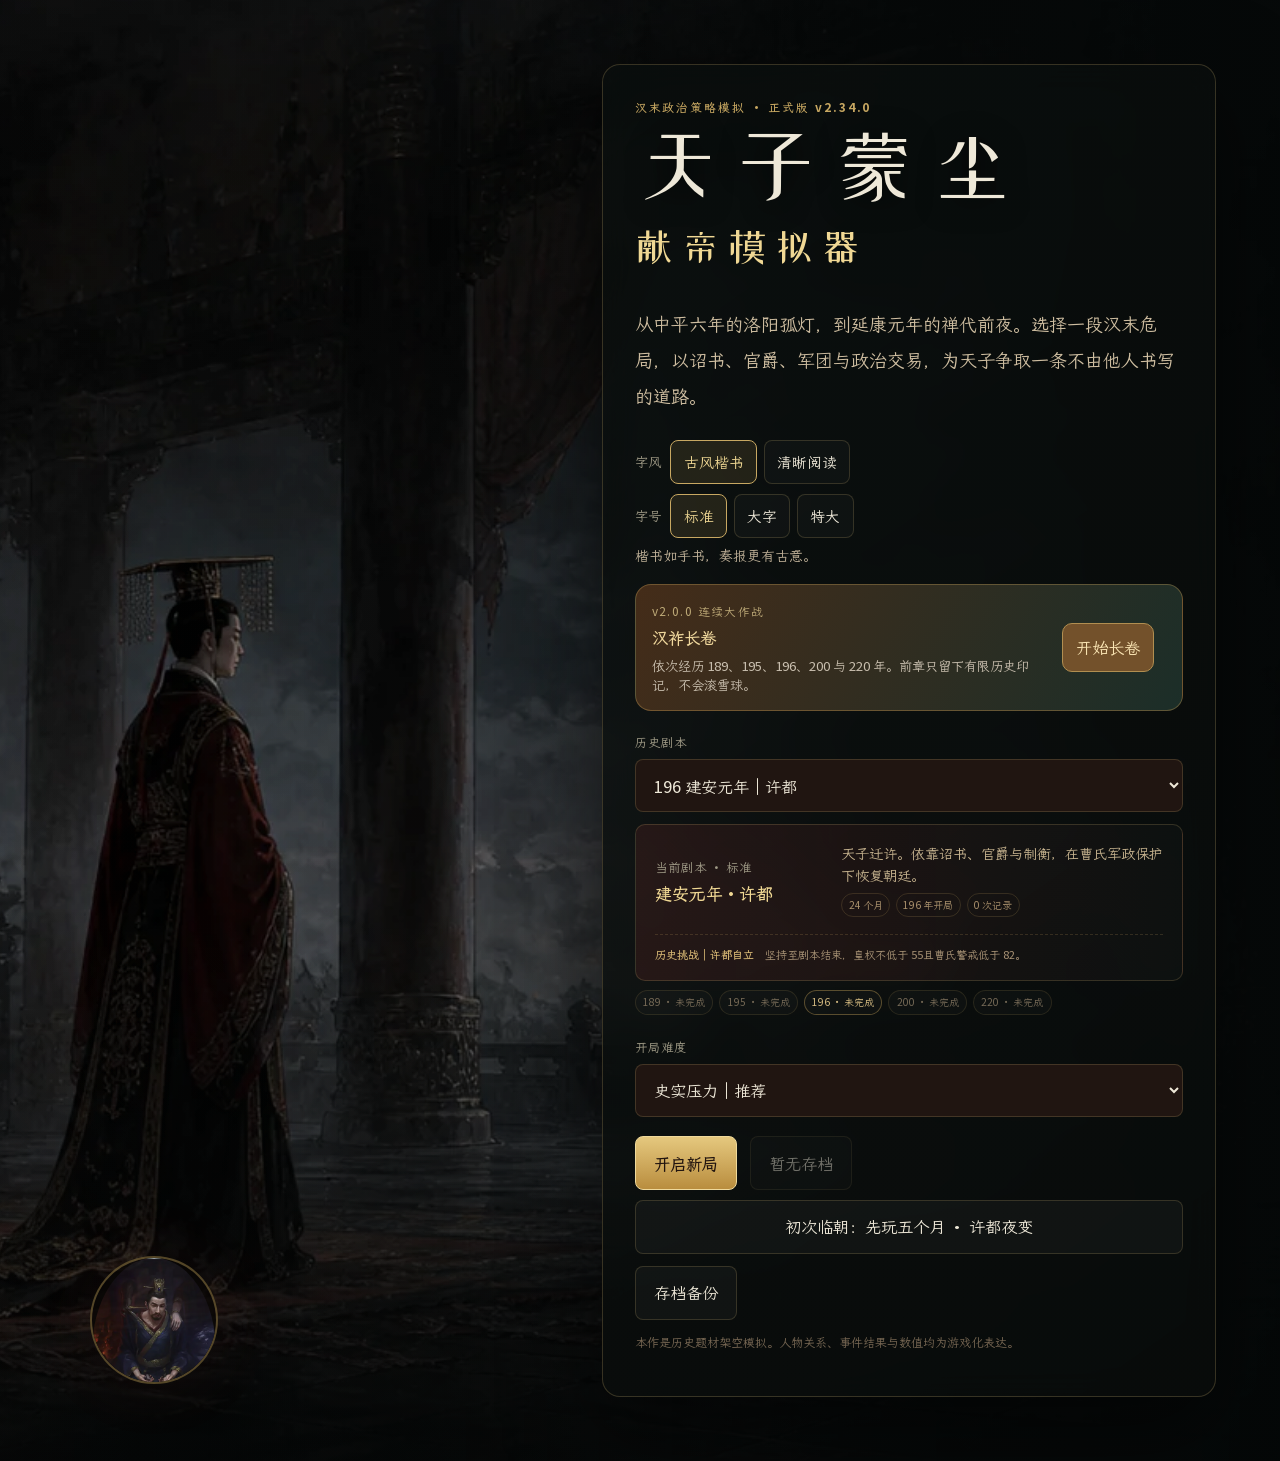
==== commit 7f421403: "发布: v2.34.0 舆图键盘操作、标注避让与按需载入 - 军情栏统一经setInspector替换：打开军团、下令、复核、成功后焦点移到新标题，读屏播报变化 - 下令时可从下拉列表选目标城池，Es" ====
--- a/index.html
+++ b/index.html
@@ -13,38 +13,38 @@
   <meta property="og:image" content="https://lv5accelerator-xy.github.io/xian-emperor-simulator/assets/images/illustrations/opening-palace.webp">
   <meta property="og:image:alt" content="暮色宫殿中，少年天子独立于阶前">
   <link rel="icon" type="image/svg+xml" href="assets/favicon.svg">
-  <script src="src/storage-feedback.js?v=2.33.0"></script>
-  <script src="src/typography.js?v=2.33.0"></script>
-  <script src="src/reading-settings.js?v=2.33.0"></script>
-  <title>天子蒙尘：献帝模拟器 v2.33.0</title>
+  <script src="src/storage-feedback.js?v=2.34.0"></script>
+  <script src="src/typography.js?v=2.34.0"></script>
+  <script src="src/reading-settings.js?v=2.34.0"></script>
+  <title>天子蒙尘：献帝模拟器 v2.34.0</title>
   <!-- 题名字体只在网页服务器上预加载。双击 index.html 以 file:// 打开时，带 crossorigin 的字体预加载会被浏览器按跨域拦截并在控制台报错；字体本身仍由样式表正常加载。 -->
   <script>if (location.protocol !== "file:") { const link = document.createElement("link"); link.rel = "preload"; link.href = "assets/fonts/zcool-xiaowei-game.woff2?v=2.31.0"; link.as = "font"; link.type = "font/woff2"; link.crossOrigin = "anonymous"; document.head.appendChild(link); }</script>
-  <link rel="stylesheet" href="styles.css?v=2.33.0">
+  <link rel="stylesheet" href="styles.css?v=2.34.0">
   <link rel="stylesheet" href="src/world.css?v=1.5.1">
   <link rel="stylesheet" href="src/decree-world.css?v=1.5.1">
-  <link rel="stylesheet" href="src/strategy-network.css?v=2.33.0">
+  <link rel="stylesheet" href="src/strategy-network.css?v=2.34.0">
   <link rel="stylesheet" href="src/decree-confirmation.css?v=1.5.1">
-  <link rel="stylesheet" href="src/army-system.css?v=2.33.0">
+  <link rel="stylesheet" href="src/army-system.css?v=2.34.0">
   <link rel="stylesheet" href="src/court-politics.css?v=1.5.1">
   <link rel="stylesheet" href="src/scenario-system.css?v=1.5.1">
   <link rel="stylesheet" href="src/portraits.css?v=1.5.1">
   <link rel="stylesheet" href="src/audio.css?v=1.5.1">
   <link rel="stylesheet" href="src/imperial-progress.css?v=1.5.1">
-  <link rel="stylesheet" href="src/grand-map.css?v=2.33.0">
+  <link rel="stylesheet" href="src/grand-map.css?v=2.34.0">
   <link rel="stylesheet" href="src/campaign-evolution.css?v=1.5.1">
   <link rel="stylesheet" href="src/command-center.css?v=2.5.0-r2">
   <link rel="stylesheet" href="src/character-memory.css?v=1.7.0">
   <link rel="stylesheet" href="src/world-marks.css?v=1.8.0">
   <link rel="stylesheet" href="src/historian.css?v=1.9.0">
   <link rel="stylesheet" href="src/dynasty-saga.css?v=2.0.0">
-  <link rel="stylesheet" href="src/monthly-flow.css?v=2.33.0">
+  <link rel="stylesheet" href="src/monthly-flow.css?v=2.34.0">
   <link rel="stylesheet" href="src/consequence-echoes.css?v=2.2.0">
-  <link rel="stylesheet" href="src/short-challenges.css?v=2.33.0">
+  <link rel="stylesheet" href="src/short-challenges.css?v=2.34.0">
   <link rel="stylesheet" href="src/weekly-challenge.css?v=2.4.0">
   <link rel="stylesheet" href="src/final-verdict.css?v=2.5.0">
   <link rel="stylesheet" href="src/ui.css?v=1.5.1">
-  <link rel="stylesheet" href="src/visual-refresh.css?v=2.33.0">
-  <link rel="stylesheet" href="src/ui-refresh-v280.css?v=2.33.0">
+  <link rel="stylesheet" href="src/visual-refresh.css?v=2.34.0">
+  <link rel="stylesheet" href="src/ui-refresh-v280.css?v=2.34.0">
   <link rel="stylesheet" href="src/causal-court.css?v=2.9.0">
   <link rel="stylesheet" href="src/quarterly-agenda.css?v=2.10.0">
   <link rel="stylesheet" href="src/council-advice.css?v=2.11.0">
@@ -53,11 +53,11 @@
   <link rel="stylesheet" href="src/gameplay-polish.css?v=2.14.0">
   <link rel="stylesheet" href="src/action-feedback.css?v=2.15.0">
   <link rel="stylesheet" href="src/decree-helper.css?v=2.16.0">
-  <link rel="stylesheet" href="src/monthly-safety.css?v=2.33.0">
-  <link rel="stylesheet" href="src/typography.css?v=2.33.0">
-  <link rel="stylesheet" href="src/monthly-report.css?v=2.33.0">
-  <link rel="stylesheet" href="src/reading-settings.css?v=2.33.0">
-  <link rel="stylesheet" href="src/scenario-220-story.css?v=2.33.0">
+  <link rel="stylesheet" href="src/monthly-safety.css?v=2.34.0">
+  <link rel="stylesheet" href="src/typography.css?v=2.34.0">
+  <link rel="stylesheet" href="src/monthly-report.css?v=2.34.0">
+  <link rel="stylesheet" href="src/reading-settings.css?v=2.34.0">
+  <link rel="stylesheet" href="src/scenario-220-story.css?v=2.34.0">
 </head>
 <body>
   <noscript><div class="noscript">本游戏需要启用 JavaScript。</div></noscript>
@@ -68,7 +68,7 @@
       <span class="start-emblem" aria-hidden="true"><span>汉</span></span>
     </figure>
     <div class="start-copy">
-      <p class="eyebrow">汉末政治策略模拟 · 正式版 v2.33.0</p>
+      <p class="eyebrow">汉末政治策略模拟 · 正式版 v2.34.0</p>
       <h1>天子蒙尘</h1>
       <h2>献帝模拟器</h2>
       <p class="start-intro">从中平六年的洛阳孤灯，到延康元年的禅代前夜。选择一段汉末危局，以诏书、官爵、军团与政治交易，为天子争取一条不由他人书写的道路。</p>
@@ -168,7 +168,7 @@
       </div>
     </main>
 
-    <footer class="game-footer"><span>v2.33.0 · 和而有信</span><span>Ctrl + S 手动保存</span></footer>
+    <footer class="game-footer"><span>v2.34.0 · 和而有信</span><span>Ctrl + S 手动保存</span></footer>
   </div>
 
   <div id="modal-backdrop" class="modal-backdrop hidden" role="presentation"><section class="modal" role="dialog" aria-modal="true" aria-labelledby="modal-title" tabindex="-1"><header><span class="modal-seal" aria-hidden="true">诏</span><h2 id="modal-title">御前处分</h2></header><div id="modal-body" class="modal-body"></div><footer><button id="modal-cancel" class="secondary-button" type="button">取消</button><button id="modal-confirm" class="primary-button" type="button">确定</button></footer></section></div>
@@ -184,15 +184,14 @@
 
   <div id="toast-container" class="toast-container" aria-live="polite"></div>
 
-  <script src="src/edict-rules.js?v=2.33.0"></script>
-  <script src="src/data.js?v=2.33.0"></script>
-  <script src="src/character-availability.js?v=2.33.0"></script>
+  <script src="src/edict-rules.js?v=2.34.0"></script>
+  <script src="src/data.js?v=2.34.0"></script>
+  <script src="src/character-availability.js?v=2.34.0"></script>
   <script src="src/world-data.js?v=1.5.1"></script>
-  <script src="src/strategy-network-data.js?v=2.33.0"></script>
+  <script src="src/strategy-network-data.js?v=2.34.0"></script>
   <script src="src/army-data.js?v=1.5.1"></script>
   <script src="src/campaign-evolution-data.js?v=1.5.1"></script>
-  <script src="src/historical-geography-data.js?v=2.33.0"></script>
-  <script src="src/grand-map.js?v=2.33.0"></script>
+  <script src="src/grand-map.js?v=2.34.0" data-geography-src="src/historical-geography-data.js?v=2.34.0"></script>
   <script src="src/portraits/liu_xie.js?v=1.5.1"></script>
   <script src="src/portraits/empress_fu.js?v=1.5.1"></script>
   <script src="src/portraits/dong_cheng.js?v=1.5.1"></script>
@@ -203,52 +202,52 @@
   <script src="src/portraits/yuan_shu.js?v=1.5.1"></script>
   <script src="src/portraits/liu_biao.js?v=1.5.1"></script>
   <script src="src/portraits/sun_ce.js?v=1.5.1"></script>
-  <script src="src/action-plans.js?v=2.33.0"></script>
-  <script src="src/monthly-safety.js?v=2.33.0"></script>
+  <script src="src/action-plans.js?v=2.34.0"></script>
+  <script src="src/monthly-safety.js?v=2.34.0"></script>
   <script src="src/action-feedback.js?v=2.15.0"></script>
-  <script src="src/scenario-220-story.js?v=2.33.0"></script>
-  <script src="src/diplomatic-endings.js?v=2.33.0"></script>
-  <script src="src/modal-focus.js?v=2.33.0"></script>
-  <script src="src/game.js?v=2.33.0"></script>
-  <script src="src/monthly-report.js?v=2.33.0"></script>
-  <script src="src/world-system.js?v=2.33.0"></script>
-  <script src="src/decree-world.js?v=2.33.0"></script>
-  <script src="src/lord-intentions.js?v=2.33.0"></script>
-  <script src="src/diplomatic-relations.js?v=2.33.0"></script>
-  <script src="src/alliance-diplomacy.js?v=2.33.0"></script>
-  <script src="src/strategy-network.js?v=2.33.0"></script>
-  <script src="src/decree-confirmation.js?v=2.33.0"></script>
-  <script src="src/decree-helper.js?v=2.33.0"></script>
-  <script src="src/army-system.js?v=2.33.0"></script>
-  <script src="src/court-politics.js?v=2.33.0"></script>
+  <script src="src/scenario-220-story.js?v=2.34.0"></script>
+  <script src="src/diplomatic-endings.js?v=2.34.0"></script>
+  <script src="src/modal-focus.js?v=2.34.0"></script>
+  <script src="src/game.js?v=2.34.0"></script>
+  <script src="src/monthly-report.js?v=2.34.0"></script>
+  <script src="src/world-system.js?v=2.34.0"></script>
+  <script src="src/decree-world.js?v=2.34.0"></script>
+  <script src="src/lord-intentions.js?v=2.34.0"></script>
+  <script src="src/diplomatic-relations.js?v=2.34.0"></script>
+  <script src="src/alliance-diplomacy.js?v=2.34.0"></script>
+  <script src="src/strategy-network.js?v=2.34.0"></script>
+  <script src="src/decree-confirmation.js?v=2.34.0"></script>
+  <script src="src/decree-helper.js?v=2.34.0"></script>
+  <script src="src/army-system.js?v=2.34.0"></script>
+  <script src="src/court-politics.js?v=2.34.0"></script>
   <script src="src/portraits.js?v=1.5.1"></script>
   <script src="src/imperial-progress-data.js?v=1.5.1"></script>
-  <script src="src/imperial-progress.js?v=2.33.0"></script>
-  <script src="src/campaign-evolution.js?v=2.33.0"></script>
-  <script src="src/command-center.js?v=2.33.0"></script>
-  <script src="src/character-memory.js?v=2.33.0"></script>
-  <script src="src/world-marks.js?v=2.33.0"></script>
-  <script src="src/historian.js?v=2.33.0"></script>
-  <script src="src/dynasty-saga.js?v=2.33.0"></script>
-  <script src="src/monthly-flow.js?v=2.33.0"></script>
-  <script src="src/consequence-echoes.js?v=2.33.0"></script>
-  <script src="src/short-score.js?v=2.33.0"></script>
-  <script src="src/short-review.js?v=2.33.0"></script>
-  <script src="src/same-challenge.js?v=2.33.0"></script>
-  <script src="src/short-challenges.js?v=2.33.0"></script>
-  <script src="src/weekly-challenge.js?v=2.33.0"></script>
-  <script src="src/final-verdict.js?v=2.33.0"></script>
-  <script src="src/causal-court.js?v=2.33.0"></script>
-  <script src="src/quarterly-agenda.js?v=2.33.0"></script>
-  <script src="src/council-advice.js?v=2.33.0"></script>
-  <script src="src/regional-echoes.js?v=2.33.0"></script>
-  <script src="src/imperial-paths.js?v=2.33.0"></script>
+  <script src="src/imperial-progress.js?v=2.34.0"></script>
+  <script src="src/campaign-evolution.js?v=2.34.0"></script>
+  <script src="src/command-center.js?v=2.34.0"></script>
+  <script src="src/character-memory.js?v=2.34.0"></script>
+  <script src="src/world-marks.js?v=2.34.0"></script>
+  <script src="src/historian.js?v=2.34.0"></script>
+  <script src="src/dynasty-saga.js?v=2.34.0"></script>
+  <script src="src/monthly-flow.js?v=2.34.0"></script>
+  <script src="src/consequence-echoes.js?v=2.34.0"></script>
+  <script src="src/short-score.js?v=2.34.0"></script>
+  <script src="src/short-review.js?v=2.34.0"></script>
+  <script src="src/same-challenge.js?v=2.34.0"></script>
+  <script src="src/short-challenges.js?v=2.34.0"></script>
+  <script src="src/weekly-challenge.js?v=2.34.0"></script>
+  <script src="src/final-verdict.js?v=2.34.0"></script>
+  <script src="src/causal-court.js?v=2.34.0"></script>
+  <script src="src/quarterly-agenda.js?v=2.34.0"></script>
+  <script src="src/council-advice.js?v=2.34.0"></script>
+  <script src="src/regional-echoes.js?v=2.34.0"></script>
+  <script src="src/imperial-paths.js?v=2.34.0"></script>
   <script src="src/audio-data.js?v=1.5.1"></script>
   <script src="src/audio-tracks.js?v=1.5.1"></script>
-  <script src="src/audio.js?v=2.33.0"></script>
+  <script src="src/audio.js?v=2.34.0"></script>
   <script src="src/ui.js?v=2.6.1"></script>
-  <script src="src/ui-refresh-v280.js?v=2.33.0"></script>
-  <script src="src/gameplay-polish.js?v=2.33.0"></script>
-  <script src="src/save-backups.js?v=2.33.0"></script>
+  <script src="src/ui-refresh-v280.js?v=2.34.0"></script>
+  <script src="src/gameplay-polish.js?v=2.34.0"></script>
+  <script src="src/save-backups.js?v=2.34.0"></script>
 </body>
 </html>
--- a/src/grand-map.css
+++ b/src/grand-map.css
@@ -101,7 +101,7 @@
 }
 /* 全局的 button:hover 会把 transform 整个改写成上移 1px；舆图上的城池与军团标记靠 transform 居中，
    被覆盖后会在悬停时跳开半个身位，鼠标随即落空。这里用更高的优先级保住居中。 */
-.grand-map-shell .grand-city:hover:not(:disabled),.grand-map-shell .grand-city:focus-visible{transform:translate(-50%,-50%) scale(1.16)}
+.grand-map-shell .grand-city:hover:not(:disabled),.grand-map-shell .grand-city:focus-visible{transform:translate(var(--city-x),var(--city-y)) scale(1.16)}
 .grand-map-shell .grand-army-marker:hover:not(:disabled),.grand-map-shell .grand-army-marker:focus-visible{transform:translate(-50%,-50%)}
 
 /* v2.31 实测地形底图、汉代水系与十三州界 */
@@ -168,3 +168,28 @@
 .focus-map .grand-city:not(.priority){opacity:1}
 .focus-map .grand-city:not(.priority)>span{opacity:.35}
 .focus-map .grand-city:not(.priority) strong{background:rgba(43,29,20,.5);color:#d9cba4}
+/* v2.34 键盘操作：城池、军团标记的焦点环；军情栏标题被程序聚焦时不画框；下令时可从列表选目标城池 */
+.grand-map-shell .grand-city:focus-visible>span{outline:2px solid #f2d889;outline-offset:3px}
+.grand-map-shell .grand-city:focus-visible strong{color:#f2d889}
+.grand-map-shell .grand-army-marker:focus-visible{outline:2px solid #f2d889;outline-offset:3px}
+.grand-map-shell .han-province:focus-visible,.grand-map-shell .grand-region:focus-visible{stroke:#f2d889;stroke-width:3}
+.grand-map-inspector h4:focus{outline:none}
+.grand-map-inspector h4:focus-visible{outline:2px solid rgba(242,216,137,.6);outline-offset:3px;border-radius:3px}
+.map-command-picker{display:grid;grid-template-columns:1fr auto;gap:.35rem;margin-top:.6rem;align-items:center}
+.map-command-picker label{grid-column:1/-1;color:#96a49c;font-size:.62rem}
+.map-command-picker select{min-width:0;padding:.45rem;border:1px solid rgba(148,190,169,.25);border-radius:7px;background:#121a17;color:#dfe6e0;font-size:.7rem}
+.map-command-picker button{padding:.45rem .7rem;border:1px solid rgba(214,181,100,.4);border-radius:7px;background:rgba(180,136,48,.13);color:#e6d39b;font-size:.7rem}
+.grand-map-shell .minor-place.crowded,.grand-map-shell .terrain-name.crowded{display:none}
+/* v2.34 城池圆点落在实际坐标上（原先整个按钮居中，圆点偏左约半个名牌宽）；名牌可放在右、左、下、上四个方位，由脚本按遮挡最少选取 */
+.grand-map-shell .grand-city{grid-template-columns:15px auto;--city-x:-7.5px;--city-y:-50%;padding:0;transform:translate(var(--city-x),var(--city-y));transform-origin:7.5px 50%}
+.grand-map-shell .grand-city.label-left{--city-x:calc(-100% + 7.5px);grid-template-columns:auto 15px;text-align:right;transform-origin:calc(100% - 7.5px) 50%}
+.grand-map-shell .grand-city.label-left>span{grid-column:2;grid-row:1/3}
+.grand-map-shell .grand-city.label-left strong,.grand-map-shell .grand-city.label-left small{grid-column:1}
+.grand-map-shell .grand-city.label-below,.grand-map-shell .grand-city.label-above{--city-x:-50%;grid-template-columns:auto;justify-items:center;text-align:center;row-gap:2px}
+.grand-map-shell .grand-city.label-below{--city-y:-7.5px;transform-origin:50% 7.5px}
+.grand-map-shell .grand-city.label-below>span{grid-row:1}
+.grand-map-shell .grand-city.label-above{--city-y:calc(-100% + 7.5px);transform-origin:50% calc(100% - 7.5px)}
+.grand-map-shell .grand-city.label-above>span{grid-row:3}
+.grand-map-shell .grand-city.label-above strong{grid-row:1}
+.grand-map-shell .grand-city.label-above small{grid-row:2}
+@keyframes commandTarget{50%{filter:drop-shadow(0 0 12px rgba(239,203,105,.8));transform:translate(var(--city-x,-50%),var(--city-y,-50%)) scale(1.08)}}
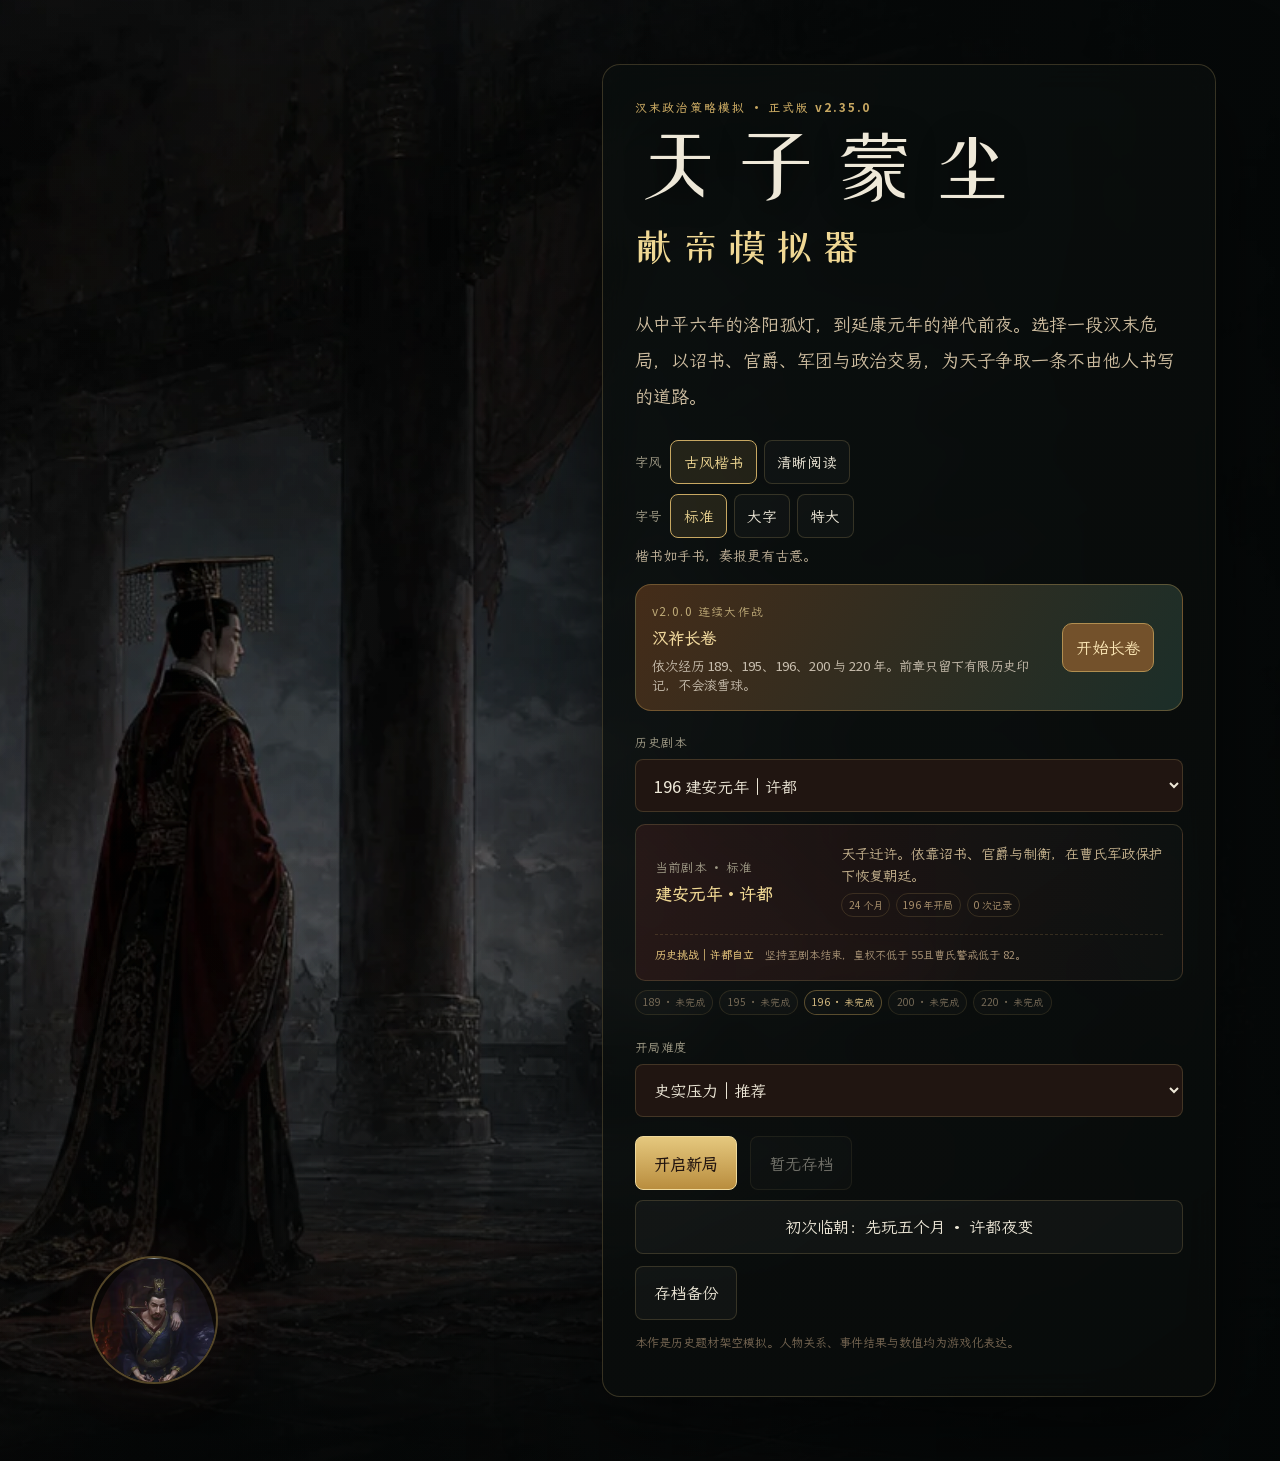
==== commit 97c456b3: "发布: v2.35.0 版本号与更新记录 Co-Authored-By: Claude Opus 5.5 <noreply@anthropic.com> Claude-Session: https:/" ====
--- a/index.html
+++ b/index.html
@@ -13,38 +13,38 @@
   <meta property="og:image" content="https://lv5accelerator-xy.github.io/xian-emperor-simulator/assets/images/illustrations/opening-palace.webp">
   <meta property="og:image:alt" content="暮色宫殿中，少年天子独立于阶前">
   <link rel="icon" type="image/svg+xml" href="assets/favicon.svg">
-  <script src="src/storage-feedback.js?v=2.34.0"></script>
-  <script src="src/typography.js?v=2.34.0"></script>
-  <script src="src/reading-settings.js?v=2.34.0"></script>
-  <title>天子蒙尘：献帝模拟器 v2.34.0</title>
+  <script src="src/storage-feedback.js?v=2.35.0"></script>
+  <script src="src/typography.js?v=2.35.0"></script>
+  <script src="src/reading-settings.js?v=2.35.0"></script>
+  <title>天子蒙尘：献帝模拟器 v2.35.0</title>
   <!-- 题名字体只在网页服务器上预加载。双击 index.html 以 file:// 打开时，带 crossorigin 的字体预加载会被浏览器按跨域拦截并在控制台报错；字体本身仍由样式表正常加载。 -->
   <script>if (location.protocol !== "file:") { const link = document.createElement("link"); link.rel = "preload"; link.href = "assets/fonts/zcool-xiaowei-game.woff2?v=2.31.0"; link.as = "font"; link.type = "font/woff2"; link.crossOrigin = "anonymous"; document.head.appendChild(link); }</script>
-  <link rel="stylesheet" href="styles.css?v=2.34.0">
+  <link rel="stylesheet" href="styles.css?v=2.35.0">
   <link rel="stylesheet" href="src/world.css?v=1.5.1">
   <link rel="stylesheet" href="src/decree-world.css?v=1.5.1">
-  <link rel="stylesheet" href="src/strategy-network.css?v=2.34.0">
+  <link rel="stylesheet" href="src/strategy-network.css?v=2.35.0">
   <link rel="stylesheet" href="src/decree-confirmation.css?v=1.5.1">
-  <link rel="stylesheet" href="src/army-system.css?v=2.34.0">
+  <link rel="stylesheet" href="src/army-system.css?v=2.35.0">
   <link rel="stylesheet" href="src/court-politics.css?v=1.5.1">
   <link rel="stylesheet" href="src/scenario-system.css?v=1.5.1">
   <link rel="stylesheet" href="src/portraits.css?v=1.5.1">
   <link rel="stylesheet" href="src/audio.css?v=1.5.1">
   <link rel="stylesheet" href="src/imperial-progress.css?v=1.5.1">
-  <link rel="stylesheet" href="src/grand-map.css?v=2.34.0">
+  <link rel="stylesheet" href="src/grand-map.css?v=2.35.0">
   <link rel="stylesheet" href="src/campaign-evolution.css?v=1.5.1">
   <link rel="stylesheet" href="src/command-center.css?v=2.5.0-r2">
   <link rel="stylesheet" href="src/character-memory.css?v=1.7.0">
   <link rel="stylesheet" href="src/world-marks.css?v=1.8.0">
   <link rel="stylesheet" href="src/historian.css?v=1.9.0">
   <link rel="stylesheet" href="src/dynasty-saga.css?v=2.0.0">
-  <link rel="stylesheet" href="src/monthly-flow.css?v=2.34.0">
+  <link rel="stylesheet" href="src/monthly-flow.css?v=2.35.0">
   <link rel="stylesheet" href="src/consequence-echoes.css?v=2.2.0">
-  <link rel="stylesheet" href="src/short-challenges.css?v=2.34.0">
+  <link rel="stylesheet" href="src/short-challenges.css?v=2.35.0">
   <link rel="stylesheet" href="src/weekly-challenge.css?v=2.4.0">
   <link rel="stylesheet" href="src/final-verdict.css?v=2.5.0">
   <link rel="stylesheet" href="src/ui.css?v=1.5.1">
-  <link rel="stylesheet" href="src/visual-refresh.css?v=2.34.0">
-  <link rel="stylesheet" href="src/ui-refresh-v280.css?v=2.34.0">
+  <link rel="stylesheet" href="src/visual-refresh.css?v=2.35.0">
+  <link rel="stylesheet" href="src/ui-refresh-v280.css?v=2.35.0">
   <link rel="stylesheet" href="src/causal-court.css?v=2.9.0">
   <link rel="stylesheet" href="src/quarterly-agenda.css?v=2.10.0">
   <link rel="stylesheet" href="src/council-advice.css?v=2.11.0">
@@ -53,11 +53,11 @@
   <link rel="stylesheet" href="src/gameplay-polish.css?v=2.14.0">
   <link rel="stylesheet" href="src/action-feedback.css?v=2.15.0">
   <link rel="stylesheet" href="src/decree-helper.css?v=2.16.0">
-  <link rel="stylesheet" href="src/monthly-safety.css?v=2.34.0">
-  <link rel="stylesheet" href="src/typography.css?v=2.34.0">
-  <link rel="stylesheet" href="src/monthly-report.css?v=2.34.0">
-  <link rel="stylesheet" href="src/reading-settings.css?v=2.34.0">
-  <link rel="stylesheet" href="src/scenario-220-story.css?v=2.34.0">
+  <link rel="stylesheet" href="src/monthly-safety.css?v=2.35.0">
+  <link rel="stylesheet" href="src/typography.css?v=2.35.0">
+  <link rel="stylesheet" href="src/monthly-report.css?v=2.35.0">
+  <link rel="stylesheet" href="src/reading-settings.css?v=2.35.0">
+  <link rel="stylesheet" href="src/scenario-220-story.css?v=2.35.0">
 </head>
 <body>
   <noscript><div class="noscript">本游戏需要启用 JavaScript。</div></noscript>
@@ -68,7 +68,7 @@
       <span class="start-emblem" aria-hidden="true"><span>汉</span></span>
     </figure>
     <div class="start-copy">
-      <p class="eyebrow">汉末政治策略模拟 · 正式版 v2.34.0</p>
+      <p class="eyebrow">汉末政治策略模拟 · 正式版 v2.35.0</p>
       <h1>天子蒙尘</h1>
       <h2>献帝模拟器</h2>
       <p class="start-intro">从中平六年的洛阳孤灯，到延康元年的禅代前夜。选择一段汉末危局，以诏书、官爵、军团与政治交易，为天子争取一条不由他人书写的道路。</p>
@@ -168,7 +168,7 @@
       </div>
     </main>
 
-    <footer class="game-footer"><span>v2.34.0 · 和而有信</span><span>Ctrl + S 手动保存</span></footer>
+    <footer class="game-footer"><span>v2.35.0 · 和而有信</span><span>Ctrl + S 手动保存</span></footer>
   </div>
 
   <div id="modal-backdrop" class="modal-backdrop hidden" role="presentation"><section class="modal" role="dialog" aria-modal="true" aria-labelledby="modal-title" tabindex="-1"><header><span class="modal-seal" aria-hidden="true">诏</span><h2 id="modal-title">御前处分</h2></header><div id="modal-body" class="modal-body"></div><footer><button id="modal-cancel" class="secondary-button" type="button">取消</button><button id="modal-confirm" class="primary-button" type="button">确定</button></footer></section></div>
@@ -184,14 +184,14 @@
 
   <div id="toast-container" class="toast-container" aria-live="polite"></div>
 
-  <script src="src/edict-rules.js?v=2.34.0"></script>
-  <script src="src/data.js?v=2.34.0"></script>
-  <script src="src/character-availability.js?v=2.34.0"></script>
+  <script src="src/edict-rules.js?v=2.35.0"></script>
+  <script src="src/data.js?v=2.35.0"></script>
+  <script src="src/character-availability.js?v=2.35.0"></script>
   <script src="src/world-data.js?v=1.5.1"></script>
-  <script src="src/strategy-network-data.js?v=2.34.0"></script>
+  <script src="src/strategy-network-data.js?v=2.35.0"></script>
   <script src="src/army-data.js?v=1.5.1"></script>
   <script src="src/campaign-evolution-data.js?v=1.5.1"></script>
-  <script src="src/grand-map.js?v=2.34.0" data-geography-src="src/historical-geography-data.js?v=2.34.0"></script>
+  <script src="src/grand-map.js?v=2.35.0" data-geography-src="src/historical-geography-data.js?v=2.35.0"></script>
   <script src="src/portraits/liu_xie.js?v=1.5.1"></script>
   <script src="src/portraits/empress_fu.js?v=1.5.1"></script>
   <script src="src/portraits/dong_cheng.js?v=1.5.1"></script>
@@ -202,52 +202,52 @@
   <script src="src/portraits/yuan_shu.js?v=1.5.1"></script>
   <script src="src/portraits/liu_biao.js?v=1.5.1"></script>
   <script src="src/portraits/sun_ce.js?v=1.5.1"></script>
-  <script src="src/action-plans.js?v=2.34.0"></script>
-  <script src="src/monthly-safety.js?v=2.34.0"></script>
+  <script src="src/action-plans.js?v=2.35.0"></script>
+  <script src="src/monthly-safety.js?v=2.35.0"></script>
   <script src="src/action-feedback.js?v=2.15.0"></script>
-  <script src="src/scenario-220-story.js?v=2.34.0"></script>
-  <script src="src/diplomatic-endings.js?v=2.34.0"></script>
-  <script src="src/modal-focus.js?v=2.34.0"></script>
-  <script src="src/game.js?v=2.34.0"></script>
-  <script src="src/monthly-report.js?v=2.34.0"></script>
-  <script src="src/world-system.js?v=2.34.0"></script>
-  <script src="src/decree-world.js?v=2.34.0"></script>
-  <script src="src/lord-intentions.js?v=2.34.0"></script>
-  <script src="src/diplomatic-relations.js?v=2.34.0"></script>
-  <script src="src/alliance-diplomacy.js?v=2.34.0"></script>
-  <script src="src/strategy-network.js?v=2.34.0"></script>
-  <script src="src/decree-confirmation.js?v=2.34.0"></script>
-  <script src="src/decree-helper.js?v=2.34.0"></script>
-  <script src="src/army-system.js?v=2.34.0"></script>
-  <script src="src/court-politics.js?v=2.34.0"></script>
+  <script src="src/scenario-220-story.js?v=2.35.0"></script>
+  <script src="src/diplomatic-endings.js?v=2.35.0"></script>
+  <script src="src/modal-focus.js?v=2.35.0"></script>
+  <script src="src/game.js?v=2.35.0"></script>
+  <script src="src/monthly-report.js?v=2.35.0"></script>
+  <script src="src/world-system.js?v=2.35.0"></script>
+  <script src="src/decree-world.js?v=2.35.0"></script>
+  <script src="src/lord-intentions.js?v=2.35.0"></script>
+  <script src="src/diplomatic-relations.js?v=2.35.0"></script>
+  <script src="src/alliance-diplomacy.js?v=2.35.0"></script>
+  <script src="src/strategy-network.js?v=2.35.0"></script>
+  <script src="src/decree-confirmation.js?v=2.35.0"></script>
+  <script src="src/decree-helper.js?v=2.35.0"></script>
+  <script src="src/army-system.js?v=2.35.0"></script>
+  <script src="src/court-politics.js?v=2.35.0"></script>
   <script src="src/portraits.js?v=1.5.1"></script>
   <script src="src/imperial-progress-data.js?v=1.5.1"></script>
-  <script src="src/imperial-progress.js?v=2.34.0"></script>
-  <script src="src/campaign-evolution.js?v=2.34.0"></script>
-  <script src="src/command-center.js?v=2.34.0"></script>
-  <script src="src/character-memory.js?v=2.34.0"></script>
-  <script src="src/world-marks.js?v=2.34.0"></script>
-  <script src="src/historian.js?v=2.34.0"></script>
-  <script src="src/dynasty-saga.js?v=2.34.0"></script>
-  <script src="src/monthly-flow.js?v=2.34.0"></script>
-  <script src="src/consequence-echoes.js?v=2.34.0"></script>
-  <script src="src/short-score.js?v=2.34.0"></script>
-  <script src="src/short-review.js?v=2.34.0"></script>
-  <script src="src/same-challenge.js?v=2.34.0"></script>
-  <script src="src/short-challenges.js?v=2.34.0"></script>
-  <script src="src/weekly-challenge.js?v=2.34.0"></script>
-  <script src="src/final-verdict.js?v=2.34.0"></script>
-  <script src="src/causal-court.js?v=2.34.0"></script>
-  <script src="src/quarterly-agenda.js?v=2.34.0"></script>
-  <script src="src/council-advice.js?v=2.34.0"></script>
-  <script src="src/regional-echoes.js?v=2.34.0"></script>
-  <script src="src/imperial-paths.js?v=2.34.0"></script>
+  <script src="src/imperial-progress.js?v=2.35.0"></script>
+  <script src="src/campaign-evolution.js?v=2.35.0"></script>
+  <script src="src/command-center.js?v=2.35.0"></script>
+  <script src="src/character-memory.js?v=2.35.0"></script>
+  <script src="src/world-marks.js?v=2.35.0"></script>
+  <script src="src/historian.js?v=2.35.0"></script>
+  <script src="src/dynasty-saga.js?v=2.35.0"></script>
+  <script src="src/monthly-flow.js?v=2.35.0"></script>
+  <script src="src/consequence-echoes.js?v=2.35.0"></script>
+  <script src="src/short-score.js?v=2.35.0"></script>
+  <script src="src/short-review.js?v=2.35.0"></script>
+  <script src="src/same-challenge.js?v=2.35.0"></script>
+  <script src="src/short-challenges.js?v=2.35.0"></script>
+  <script src="src/weekly-challenge.js?v=2.35.0"></script>
+  <script src="src/final-verdict.js?v=2.35.0"></script>
+  <script src="src/causal-court.js?v=2.35.0"></script>
+  <script src="src/quarterly-agenda.js?v=2.35.0"></script>
+  <script src="src/council-advice.js?v=2.35.0"></script>
+  <script src="src/regional-echoes.js?v=2.35.0"></script>
+  <script src="src/imperial-paths.js?v=2.35.0"></script>
   <script src="src/audio-data.js?v=1.5.1"></script>
   <script src="src/audio-tracks.js?v=1.5.1"></script>
-  <script src="src/audio.js?v=2.34.0"></script>
+  <script src="src/audio.js?v=2.35.0"></script>
   <script src="src/ui.js?v=2.6.1"></script>
-  <script src="src/ui-refresh-v280.js?v=2.34.0"></script>
-  <script src="src/gameplay-polish.js?v=2.34.0"></script>
-  <script src="src/save-backups.js?v=2.34.0"></script>
+  <script src="src/ui-refresh-v280.js?v=2.35.0"></script>
+  <script src="src/gameplay-polish.js?v=2.35.0"></script>
+  <script src="src/save-backups.js?v=2.35.0"></script>
 </body>
 </html>
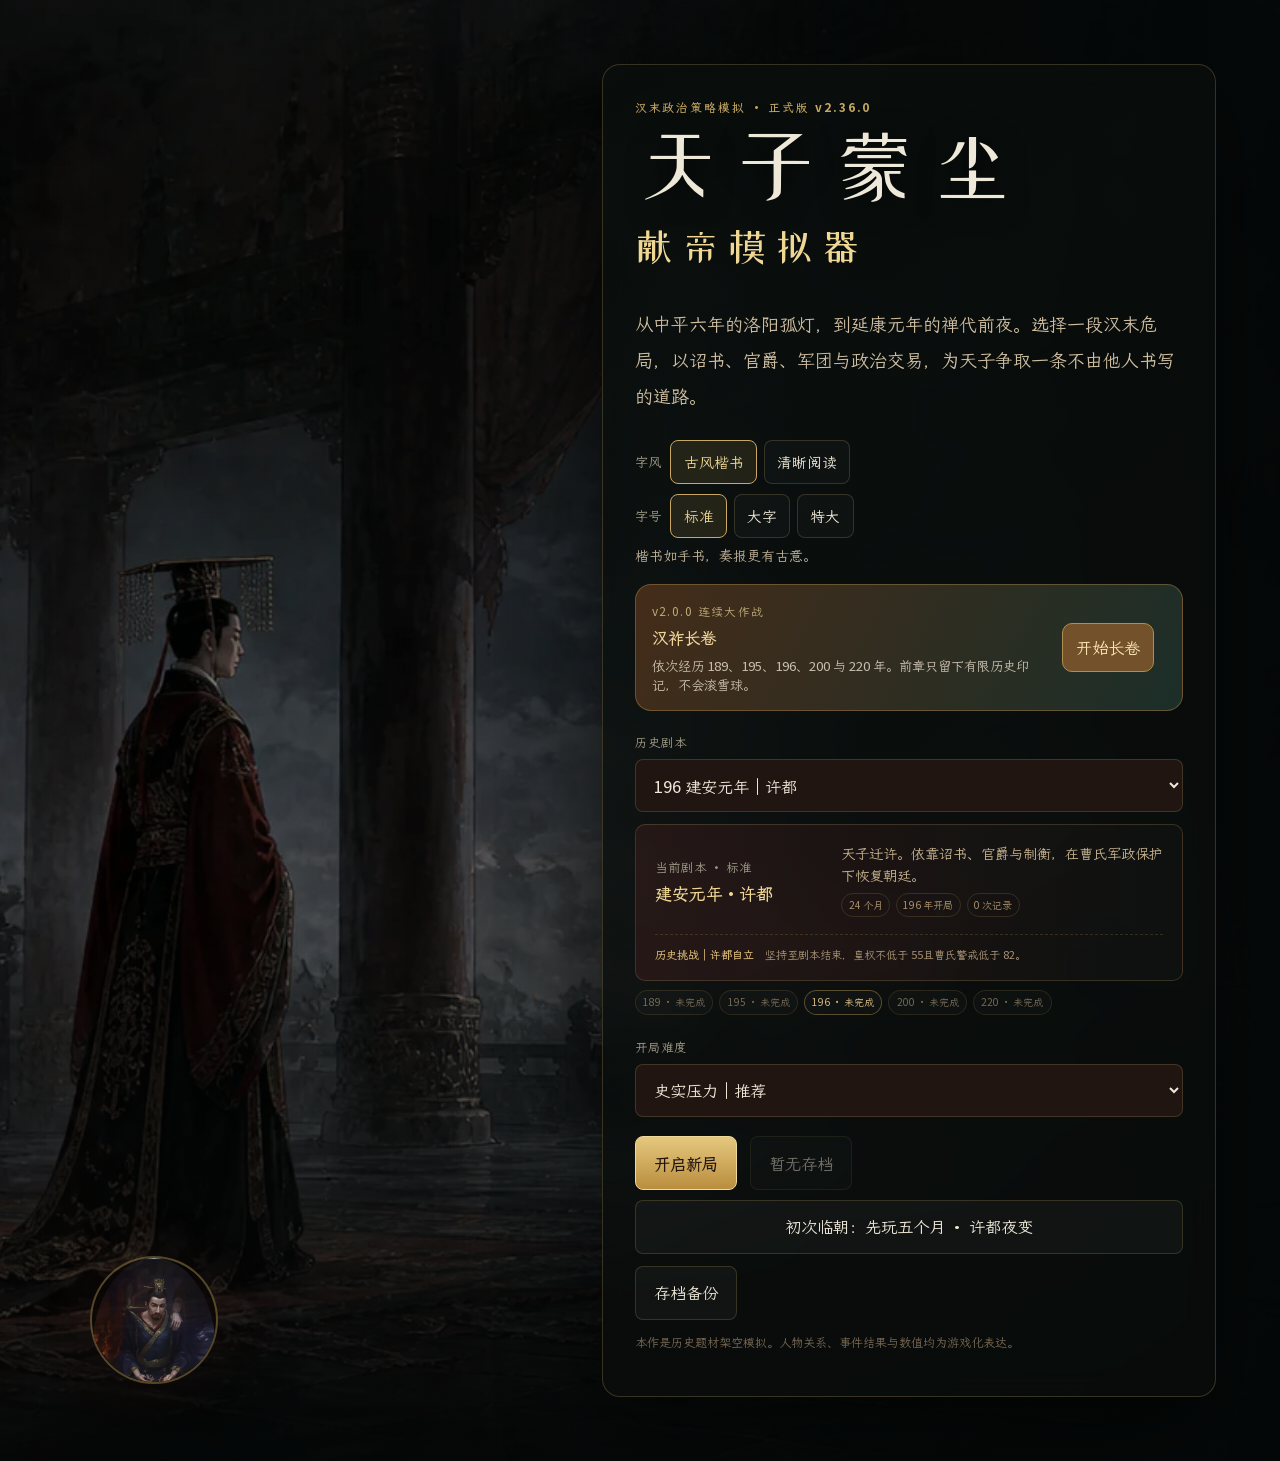
==== commit 3b8b2f82: "发布: v2.36.0 军令动词、备份压缩与各窗口键盘操作 - 圣旨识别补入进攻、攻打、围攻、增援、发兵、派兵、收复等军令说法；受命一方不记为讨伐对象，不与被讨伐者构成褒贬混杂；新增V01–V08快照" ====
--- a/index.html
+++ b/index.html
@@ -13,38 +13,38 @@
   <meta property="og:image" content="https://lv5accelerator-xy.github.io/xian-emperor-simulator/assets/images/illustrations/opening-palace.webp">
   <meta property="og:image:alt" content="暮色宫殿中，少年天子独立于阶前">
   <link rel="icon" type="image/svg+xml" href="assets/favicon.svg">
-  <script src="src/storage-feedback.js?v=2.35.0"></script>
-  <script src="src/typography.js?v=2.35.0"></script>
-  <script src="src/reading-settings.js?v=2.35.0"></script>
-  <title>天子蒙尘：献帝模拟器 v2.35.0</title>
+  <script src="src/storage-feedback.js?v=2.36.0"></script>
+  <script src="src/typography.js?v=2.36.0"></script>
+  <script src="src/reading-settings.js?v=2.36.0"></script>
+  <title>天子蒙尘：献帝模拟器 v2.36.0</title>
   <!-- 题名字体只在网页服务器上预加载。双击 index.html 以 file:// 打开时，带 crossorigin 的字体预加载会被浏览器按跨域拦截并在控制台报错；字体本身仍由样式表正常加载。 -->
   <script>if (location.protocol !== "file:") { const link = document.createElement("link"); link.rel = "preload"; link.href = "assets/fonts/zcool-xiaowei-game.woff2?v=2.31.0"; link.as = "font"; link.type = "font/woff2"; link.crossOrigin = "anonymous"; document.head.appendChild(link); }</script>
-  <link rel="stylesheet" href="styles.css?v=2.35.0">
+  <link rel="stylesheet" href="styles.css?v=2.36.0">
   <link rel="stylesheet" href="src/world.css?v=1.5.1">
   <link rel="stylesheet" href="src/decree-world.css?v=1.5.1">
-  <link rel="stylesheet" href="src/strategy-network.css?v=2.35.0">
+  <link rel="stylesheet" href="src/strategy-network.css?v=2.36.0">
   <link rel="stylesheet" href="src/decree-confirmation.css?v=1.5.1">
-  <link rel="stylesheet" href="src/army-system.css?v=2.35.0">
+  <link rel="stylesheet" href="src/army-system.css?v=2.36.0">
   <link rel="stylesheet" href="src/court-politics.css?v=1.5.1">
   <link rel="stylesheet" href="src/scenario-system.css?v=1.5.1">
   <link rel="stylesheet" href="src/portraits.css?v=1.5.1">
   <link rel="stylesheet" href="src/audio.css?v=1.5.1">
   <link rel="stylesheet" href="src/imperial-progress.css?v=1.5.1">
-  <link rel="stylesheet" href="src/grand-map.css?v=2.35.0">
+  <link rel="stylesheet" href="src/grand-map.css?v=2.36.0">
   <link rel="stylesheet" href="src/campaign-evolution.css?v=1.5.1">
   <link rel="stylesheet" href="src/command-center.css?v=2.5.0-r2">
   <link rel="stylesheet" href="src/character-memory.css?v=1.7.0">
   <link rel="stylesheet" href="src/world-marks.css?v=1.8.0">
   <link rel="stylesheet" href="src/historian.css?v=1.9.0">
   <link rel="stylesheet" href="src/dynasty-saga.css?v=2.0.0">
-  <link rel="stylesheet" href="src/monthly-flow.css?v=2.35.0">
+  <link rel="stylesheet" href="src/monthly-flow.css?v=2.36.0">
   <link rel="stylesheet" href="src/consequence-echoes.css?v=2.2.0">
-  <link rel="stylesheet" href="src/short-challenges.css?v=2.35.0">
+  <link rel="stylesheet" href="src/short-challenges.css?v=2.36.0">
   <link rel="stylesheet" href="src/weekly-challenge.css?v=2.4.0">
   <link rel="stylesheet" href="src/final-verdict.css?v=2.5.0">
   <link rel="stylesheet" href="src/ui.css?v=1.5.1">
-  <link rel="stylesheet" href="src/visual-refresh.css?v=2.35.0">
-  <link rel="stylesheet" href="src/ui-refresh-v280.css?v=2.35.0">
+  <link rel="stylesheet" href="src/visual-refresh.css?v=2.36.0">
+  <link rel="stylesheet" href="src/ui-refresh-v280.css?v=2.36.0">
   <link rel="stylesheet" href="src/causal-court.css?v=2.9.0">
   <link rel="stylesheet" href="src/quarterly-agenda.css?v=2.10.0">
   <link rel="stylesheet" href="src/council-advice.css?v=2.11.0">
@@ -53,11 +53,11 @@
   <link rel="stylesheet" href="src/gameplay-polish.css?v=2.14.0">
   <link rel="stylesheet" href="src/action-feedback.css?v=2.15.0">
   <link rel="stylesheet" href="src/decree-helper.css?v=2.16.0">
-  <link rel="stylesheet" href="src/monthly-safety.css?v=2.35.0">
-  <link rel="stylesheet" href="src/typography.css?v=2.35.0">
-  <link rel="stylesheet" href="src/monthly-report.css?v=2.35.0">
-  <link rel="stylesheet" href="src/reading-settings.css?v=2.35.0">
-  <link rel="stylesheet" href="src/scenario-220-story.css?v=2.35.0">
+  <link rel="stylesheet" href="src/monthly-safety.css?v=2.36.0">
+  <link rel="stylesheet" href="src/typography.css?v=2.36.0">
+  <link rel="stylesheet" href="src/monthly-report.css?v=2.36.0">
+  <link rel="stylesheet" href="src/reading-settings.css?v=2.36.0">
+  <link rel="stylesheet" href="src/scenario-220-story.css?v=2.36.0">
 </head>
 <body>
   <noscript><div class="noscript">本游戏需要启用 JavaScript。</div></noscript>
@@ -68,7 +68,7 @@
       <span class="start-emblem" aria-hidden="true"><span>汉</span></span>
     </figure>
     <div class="start-copy">
-      <p class="eyebrow">汉末政治策略模拟 · 正式版 v2.35.0</p>
+      <p class="eyebrow">汉末政治策略模拟 · 正式版 v2.36.0</p>
       <h1>天子蒙尘</h1>
       <h2>献帝模拟器</h2>
       <p class="start-intro">从中平六年的洛阳孤灯，到延康元年的禅代前夜。选择一段汉末危局，以诏书、官爵、军团与政治交易，为天子争取一条不由他人书写的道路。</p>
@@ -168,7 +168,7 @@
       </div>
     </main>
 
-    <footer class="game-footer"><span>v2.35.0 · 和而有信</span><span>Ctrl + S 手动保存</span></footer>
+    <footer class="game-footer"><span>v2.36.0 · 和而有信</span><span>Ctrl + S 手动保存</span></footer>
   </div>
 
   <div id="modal-backdrop" class="modal-backdrop hidden" role="presentation"><section class="modal" role="dialog" aria-modal="true" aria-labelledby="modal-title" tabindex="-1"><header><span class="modal-seal" aria-hidden="true">诏</span><h2 id="modal-title">御前处分</h2></header><div id="modal-body" class="modal-body"></div><footer><button id="modal-cancel" class="secondary-button" type="button">取消</button><button id="modal-confirm" class="primary-button" type="button">确定</button></footer></section></div>
@@ -184,14 +184,14 @@
 
   <div id="toast-container" class="toast-container" aria-live="polite"></div>
 
-  <script src="src/edict-rules.js?v=2.35.0"></script>
-  <script src="src/data.js?v=2.35.0"></script>
-  <script src="src/character-availability.js?v=2.35.0"></script>
+  <script src="src/edict-rules.js?v=2.36.0"></script>
+  <script src="src/data.js?v=2.36.0"></script>
+  <script src="src/character-availability.js?v=2.36.0"></script>
   <script src="src/world-data.js?v=1.5.1"></script>
-  <script src="src/strategy-network-data.js?v=2.35.0"></script>
+  <script src="src/strategy-network-data.js?v=2.36.0"></script>
   <script src="src/army-data.js?v=1.5.1"></script>
   <script src="src/campaign-evolution-data.js?v=1.5.1"></script>
-  <script src="src/grand-map.js?v=2.35.0" data-geography-src="src/historical-geography-data.js?v=2.35.0"></script>
+  <script src="src/grand-map.js?v=2.36.0" data-geography-src="src/historical-geography-data.js?v=2.36.0"></script>
   <script src="src/portraits/liu_xie.js?v=1.5.1"></script>
   <script src="src/portraits/empress_fu.js?v=1.5.1"></script>
   <script src="src/portraits/dong_cheng.js?v=1.5.1"></script>
@@ -202,52 +202,52 @@
   <script src="src/portraits/yuan_shu.js?v=1.5.1"></script>
   <script src="src/portraits/liu_biao.js?v=1.5.1"></script>
   <script src="src/portraits/sun_ce.js?v=1.5.1"></script>
-  <script src="src/action-plans.js?v=2.35.0"></script>
-  <script src="src/monthly-safety.js?v=2.35.0"></script>
+  <script src="src/action-plans.js?v=2.36.0"></script>
+  <script src="src/monthly-safety.js?v=2.36.0"></script>
   <script src="src/action-feedback.js?v=2.15.0"></script>
-  <script src="src/scenario-220-story.js?v=2.35.0"></script>
-  <script src="src/diplomatic-endings.js?v=2.35.0"></script>
-  <script src="src/modal-focus.js?v=2.35.0"></script>
-  <script src="src/game.js?v=2.35.0"></script>
-  <script src="src/monthly-report.js?v=2.35.0"></script>
-  <script src="src/world-system.js?v=2.35.0"></script>
-  <script src="src/decree-world.js?v=2.35.0"></script>
-  <script src="src/lord-intentions.js?v=2.35.0"></script>
-  <script src="src/diplomatic-relations.js?v=2.35.0"></script>
-  <script src="src/alliance-diplomacy.js?v=2.35.0"></script>
-  <script src="src/strategy-network.js?v=2.35.0"></script>
-  <script src="src/decree-confirmation.js?v=2.35.0"></script>
-  <script src="src/decree-helper.js?v=2.35.0"></script>
-  <script src="src/army-system.js?v=2.35.0"></script>
-  <script src="src/court-politics.js?v=2.35.0"></script>
+  <script src="src/scenario-220-story.js?v=2.36.0"></script>
+  <script src="src/diplomatic-endings.js?v=2.36.0"></script>
+  <script src="src/modal-focus.js?v=2.36.0"></script>
+  <script src="src/game.js?v=2.36.0"></script>
+  <script src="src/monthly-report.js?v=2.36.0"></script>
+  <script src="src/world-system.js?v=2.36.0"></script>
+  <script src="src/decree-world.js?v=2.36.0"></script>
+  <script src="src/lord-intentions.js?v=2.36.0"></script>
+  <script src="src/diplomatic-relations.js?v=2.36.0"></script>
+  <script src="src/alliance-diplomacy.js?v=2.36.0"></script>
+  <script src="src/strategy-network.js?v=2.36.0"></script>
+  <script src="src/decree-confirmation.js?v=2.36.0"></script>
+  <script src="src/decree-helper.js?v=2.36.0"></script>
+  <script src="src/army-system.js?v=2.36.0"></script>
+  <script src="src/court-politics.js?v=2.36.0"></script>
   <script src="src/portraits.js?v=1.5.1"></script>
   <script src="src/imperial-progress-data.js?v=1.5.1"></script>
-  <script src="src/imperial-progress.js?v=2.35.0"></script>
-  <script src="src/campaign-evolution.js?v=2.35.0"></script>
-  <script src="src/command-center.js?v=2.35.0"></script>
-  <script src="src/character-memory.js?v=2.35.0"></script>
-  <script src="src/world-marks.js?v=2.35.0"></script>
-  <script src="src/historian.js?v=2.35.0"></script>
-  <script src="src/dynasty-saga.js?v=2.35.0"></script>
-  <script src="src/monthly-flow.js?v=2.35.0"></script>
-  <script src="src/consequence-echoes.js?v=2.35.0"></script>
-  <script src="src/short-score.js?v=2.35.0"></script>
-  <script src="src/short-review.js?v=2.35.0"></script>
-  <script src="src/same-challenge.js?v=2.35.0"></script>
-  <script src="src/short-challenges.js?v=2.35.0"></script>
-  <script src="src/weekly-challenge.js?v=2.35.0"></script>
-  <script src="src/final-verdict.js?v=2.35.0"></script>
-  <script src="src/causal-court.js?v=2.35.0"></script>
-  <script src="src/quarterly-agenda.js?v=2.35.0"></script>
-  <script src="src/council-advice.js?v=2.35.0"></script>
-  <script src="src/regional-echoes.js?v=2.35.0"></script>
-  <script src="src/imperial-paths.js?v=2.35.0"></script>
+  <script src="src/imperial-progress.js?v=2.36.0"></script>
+  <script src="src/campaign-evolution.js?v=2.36.0"></script>
+  <script src="src/command-center.js?v=2.36.0"></script>
+  <script src="src/character-memory.js?v=2.36.0"></script>
+  <script src="src/world-marks.js?v=2.36.0"></script>
+  <script src="src/historian.js?v=2.36.0"></script>
+  <script src="src/dynasty-saga.js?v=2.36.0"></script>
+  <script src="src/monthly-flow.js?v=2.36.0"></script>
+  <script src="src/consequence-echoes.js?v=2.36.0"></script>
+  <script src="src/short-score.js?v=2.36.0"></script>
+  <script src="src/short-review.js?v=2.36.0"></script>
+  <script src="src/same-challenge.js?v=2.36.0"></script>
+  <script src="src/short-challenges.js?v=2.36.0"></script>
+  <script src="src/weekly-challenge.js?v=2.36.0"></script>
+  <script src="src/final-verdict.js?v=2.36.0"></script>
+  <script src="src/causal-court.js?v=2.36.0"></script>
+  <script src="src/quarterly-agenda.js?v=2.36.0"></script>
+  <script src="src/council-advice.js?v=2.36.0"></script>
+  <script src="src/regional-echoes.js?v=2.36.0"></script>
+  <script src="src/imperial-paths.js?v=2.36.0"></script>
   <script src="src/audio-data.js?v=1.5.1"></script>
   <script src="src/audio-tracks.js?v=1.5.1"></script>
-  <script src="src/audio.js?v=2.35.0"></script>
+  <script src="src/audio.js?v=2.36.0"></script>
   <script src="src/ui.js?v=2.6.1"></script>
-  <script src="src/ui-refresh-v280.js?v=2.35.0"></script>
-  <script src="src/gameplay-polish.js?v=2.35.0"></script>
-  <script src="src/save-backups.js?v=2.35.0"></script>
+  <script src="src/ui-refresh-v280.js?v=2.36.0"></script>
+  <script src="src/gameplay-polish.js?v=2.36.0"></script>
+  <script src="src/save-backups.js?v=2.36.0"></script>
 </body>
 </html>
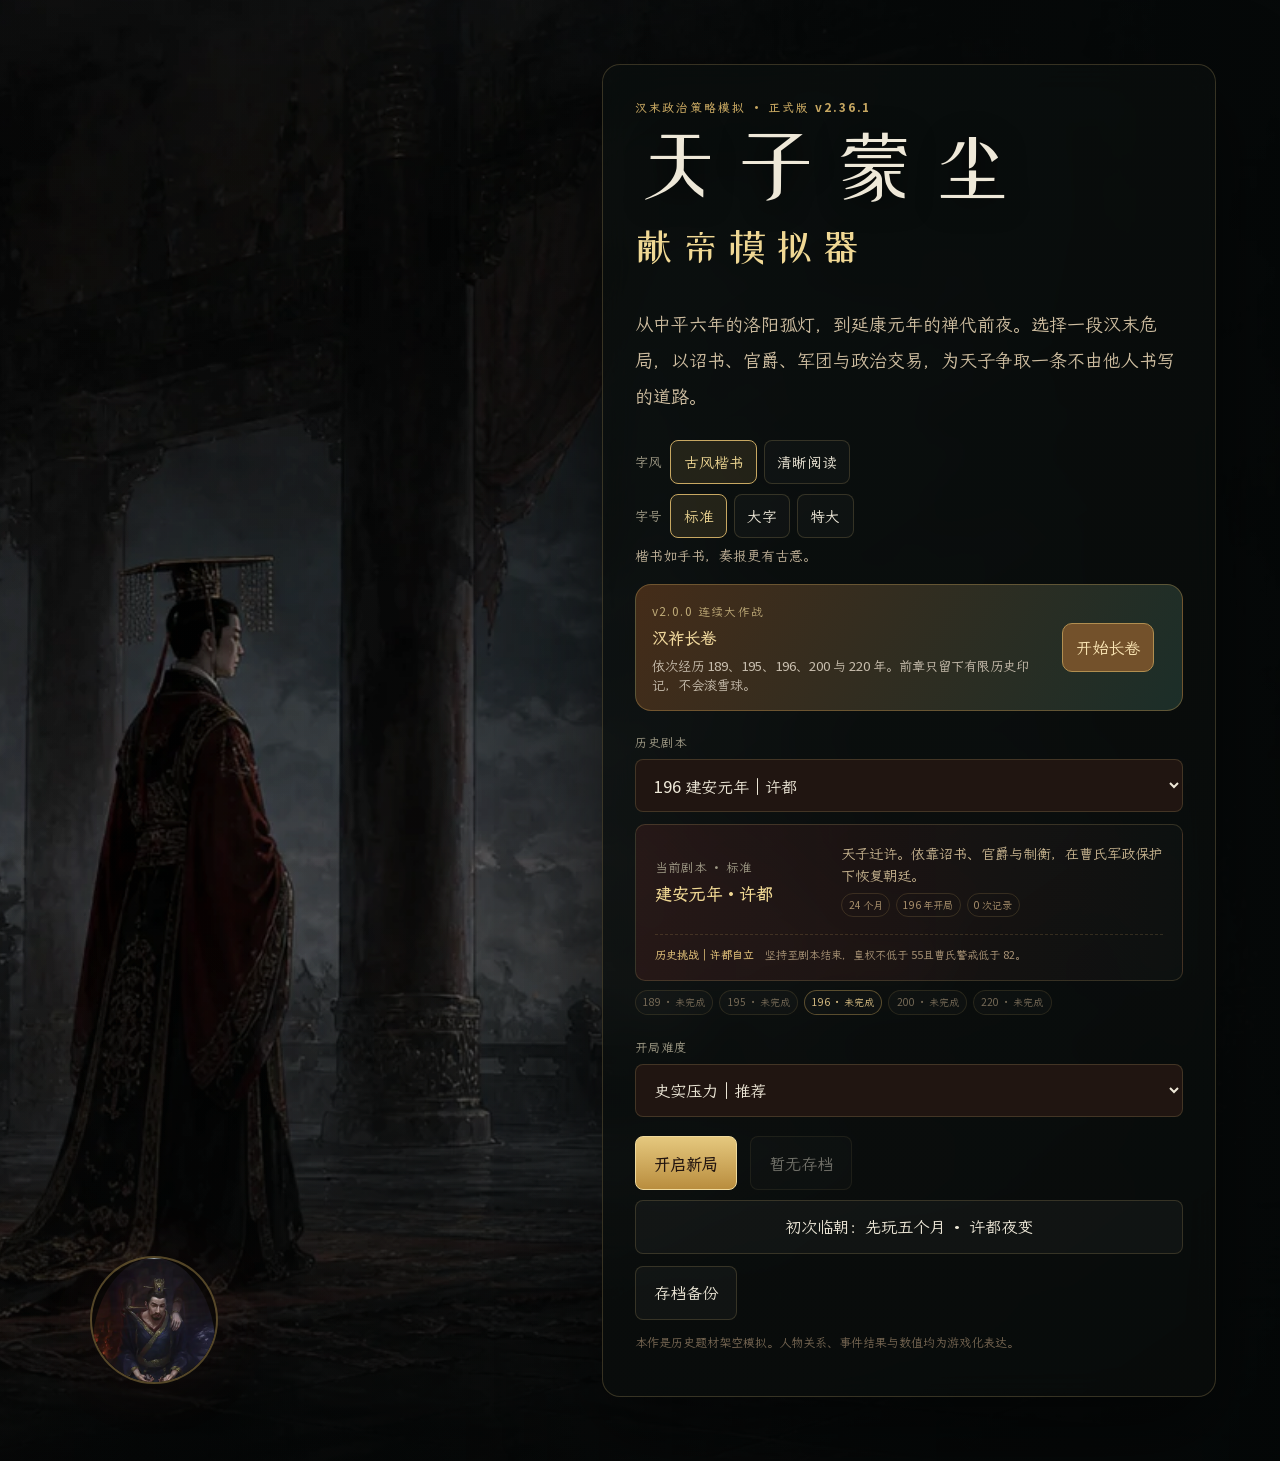
==== commit 0ceb16a6: "修复: v2.36.1 舆图工具栏压住两侧栏、东部城池被军情栏挡住 - 两侧栏原用写死的top，工具栏随宽度与字号变高后压住其顶部；改按工具栏实际底边设--map-top变量定位 - 地图四周留出与浮" ====
--- a/index.html
+++ b/index.html
@@ -13,38 +13,38 @@
   <meta property="og:image" content="https://lv5accelerator-xy.github.io/xian-emperor-simulator/assets/images/illustrations/opening-palace.webp">
   <meta property="og:image:alt" content="暮色宫殿中，少年天子独立于阶前">
   <link rel="icon" type="image/svg+xml" href="assets/favicon.svg">
-  <script src="src/storage-feedback.js?v=2.36.0"></script>
-  <script src="src/typography.js?v=2.36.0"></script>
-  <script src="src/reading-settings.js?v=2.36.0"></script>
-  <title>天子蒙尘：献帝模拟器 v2.36.0</title>
+  <script src="src/storage-feedback.js?v=2.36.1"></script>
+  <script src="src/typography.js?v=2.36.1"></script>
+  <script src="src/reading-settings.js?v=2.36.1"></script>
+  <title>天子蒙尘：献帝模拟器 v2.36.1</title>
   <!-- 题名字体只在网页服务器上预加载。双击 index.html 以 file:// 打开时，带 crossorigin 的字体预加载会被浏览器按跨域拦截并在控制台报错；字体本身仍由样式表正常加载。 -->
   <script>if (location.protocol !== "file:") { const link = document.createElement("link"); link.rel = "preload"; link.href = "assets/fonts/zcool-xiaowei-game.woff2?v=2.31.0"; link.as = "font"; link.type = "font/woff2"; link.crossOrigin = "anonymous"; document.head.appendChild(link); }</script>
-  <link rel="stylesheet" href="styles.css?v=2.36.0">
+  <link rel="stylesheet" href="styles.css?v=2.36.1">
   <link rel="stylesheet" href="src/world.css?v=1.5.1">
   <link rel="stylesheet" href="src/decree-world.css?v=1.5.1">
-  <link rel="stylesheet" href="src/strategy-network.css?v=2.36.0">
+  <link rel="stylesheet" href="src/strategy-network.css?v=2.36.1">
   <link rel="stylesheet" href="src/decree-confirmation.css?v=1.5.1">
-  <link rel="stylesheet" href="src/army-system.css?v=2.36.0">
+  <link rel="stylesheet" href="src/army-system.css?v=2.36.1">
   <link rel="stylesheet" href="src/court-politics.css?v=1.5.1">
   <link rel="stylesheet" href="src/scenario-system.css?v=1.5.1">
   <link rel="stylesheet" href="src/portraits.css?v=1.5.1">
   <link rel="stylesheet" href="src/audio.css?v=1.5.1">
   <link rel="stylesheet" href="src/imperial-progress.css?v=1.5.1">
-  <link rel="stylesheet" href="src/grand-map.css?v=2.36.0">
+  <link rel="stylesheet" href="src/grand-map.css?v=2.36.1">
   <link rel="stylesheet" href="src/campaign-evolution.css?v=1.5.1">
   <link rel="stylesheet" href="src/command-center.css?v=2.5.0-r2">
   <link rel="stylesheet" href="src/character-memory.css?v=1.7.0">
   <link rel="stylesheet" href="src/world-marks.css?v=1.8.0">
   <link rel="stylesheet" href="src/historian.css?v=1.9.0">
   <link rel="stylesheet" href="src/dynasty-saga.css?v=2.0.0">
-  <link rel="stylesheet" href="src/monthly-flow.css?v=2.36.0">
+  <link rel="stylesheet" href="src/monthly-flow.css?v=2.36.1">
   <link rel="stylesheet" href="src/consequence-echoes.css?v=2.2.0">
-  <link rel="stylesheet" href="src/short-challenges.css?v=2.36.0">
+  <link rel="stylesheet" href="src/short-challenges.css?v=2.36.1">
   <link rel="stylesheet" href="src/weekly-challenge.css?v=2.4.0">
   <link rel="stylesheet" href="src/final-verdict.css?v=2.5.0">
   <link rel="stylesheet" href="src/ui.css?v=1.5.1">
-  <link rel="stylesheet" href="src/visual-refresh.css?v=2.36.0">
-  <link rel="stylesheet" href="src/ui-refresh-v280.css?v=2.36.0">
+  <link rel="stylesheet" href="src/visual-refresh.css?v=2.36.1">
+  <link rel="stylesheet" href="src/ui-refresh-v280.css?v=2.36.1">
   <link rel="stylesheet" href="src/causal-court.css?v=2.9.0">
   <link rel="stylesheet" href="src/quarterly-agenda.css?v=2.10.0">
   <link rel="stylesheet" href="src/council-advice.css?v=2.11.0">
@@ -53,11 +53,11 @@
   <link rel="stylesheet" href="src/gameplay-polish.css?v=2.14.0">
   <link rel="stylesheet" href="src/action-feedback.css?v=2.15.0">
   <link rel="stylesheet" href="src/decree-helper.css?v=2.16.0">
-  <link rel="stylesheet" href="src/monthly-safety.css?v=2.36.0">
-  <link rel="stylesheet" href="src/typography.css?v=2.36.0">
-  <link rel="stylesheet" href="src/monthly-report.css?v=2.36.0">
-  <link rel="stylesheet" href="src/reading-settings.css?v=2.36.0">
-  <link rel="stylesheet" href="src/scenario-220-story.css?v=2.36.0">
+  <link rel="stylesheet" href="src/monthly-safety.css?v=2.36.1">
+  <link rel="stylesheet" href="src/typography.css?v=2.36.1">
+  <link rel="stylesheet" href="src/monthly-report.css?v=2.36.1">
+  <link rel="stylesheet" href="src/reading-settings.css?v=2.36.1">
+  <link rel="stylesheet" href="src/scenario-220-story.css?v=2.36.1">
 </head>
 <body>
   <noscript><div class="noscript">本游戏需要启用 JavaScript。</div></noscript>
@@ -68,7 +68,7 @@
       <span class="start-emblem" aria-hidden="true"><span>汉</span></span>
     </figure>
     <div class="start-copy">
-      <p class="eyebrow">汉末政治策略模拟 · 正式版 v2.36.0</p>
+      <p class="eyebrow">汉末政治策略模拟 · 正式版 v2.36.1</p>
       <h1>天子蒙尘</h1>
       <h2>献帝模拟器</h2>
       <p class="start-intro">从中平六年的洛阳孤灯，到延康元年的禅代前夜。选择一段汉末危局，以诏书、官爵、军团与政治交易，为天子争取一条不由他人书写的道路。</p>
@@ -168,7 +168,7 @@
       </div>
     </main>
 
-    <footer class="game-footer"><span>v2.36.0 · 和而有信</span><span>Ctrl + S 手动保存</span></footer>
+    <footer class="game-footer"><span>v2.36.1 · 和而有信</span><span>Ctrl + S 手动保存</span></footer>
   </div>
 
   <div id="modal-backdrop" class="modal-backdrop hidden" role="presentation"><section class="modal" role="dialog" aria-modal="true" aria-labelledby="modal-title" tabindex="-1"><header><span class="modal-seal" aria-hidden="true">诏</span><h2 id="modal-title">御前处分</h2></header><div id="modal-body" class="modal-body"></div><footer><button id="modal-cancel" class="secondary-button" type="button">取消</button><button id="modal-confirm" class="primary-button" type="button">确定</button></footer></section></div>
@@ -184,14 +184,14 @@
 
   <div id="toast-container" class="toast-container" aria-live="polite"></div>
 
-  <script src="src/edict-rules.js?v=2.36.0"></script>
-  <script src="src/data.js?v=2.36.0"></script>
-  <script src="src/character-availability.js?v=2.36.0"></script>
+  <script src="src/edict-rules.js?v=2.36.1"></script>
+  <script src="src/data.js?v=2.36.1"></script>
+  <script src="src/character-availability.js?v=2.36.1"></script>
   <script src="src/world-data.js?v=1.5.1"></script>
-  <script src="src/strategy-network-data.js?v=2.36.0"></script>
+  <script src="src/strategy-network-data.js?v=2.36.1"></script>
   <script src="src/army-data.js?v=1.5.1"></script>
   <script src="src/campaign-evolution-data.js?v=1.5.1"></script>
-  <script src="src/grand-map.js?v=2.36.0" data-geography-src="src/historical-geography-data.js?v=2.36.0"></script>
+  <script src="src/grand-map.js?v=2.36.1" data-geography-src="src/historical-geography-data.js?v=2.36.1"></script>
   <script src="src/portraits/liu_xie.js?v=1.5.1"></script>
   <script src="src/portraits/empress_fu.js?v=1.5.1"></script>
   <script src="src/portraits/dong_cheng.js?v=1.5.1"></script>
@@ -202,52 +202,52 @@
   <script src="src/portraits/yuan_shu.js?v=1.5.1"></script>
   <script src="src/portraits/liu_biao.js?v=1.5.1"></script>
   <script src="src/portraits/sun_ce.js?v=1.5.1"></script>
-  <script src="src/action-plans.js?v=2.36.0"></script>
-  <script src="src/monthly-safety.js?v=2.36.0"></script>
+  <script src="src/action-plans.js?v=2.36.1"></script>
+  <script src="src/monthly-safety.js?v=2.36.1"></script>
   <script src="src/action-feedback.js?v=2.15.0"></script>
-  <script src="src/scenario-220-story.js?v=2.36.0"></script>
-  <script src="src/diplomatic-endings.js?v=2.36.0"></script>
-  <script src="src/modal-focus.js?v=2.36.0"></script>
-  <script src="src/game.js?v=2.36.0"></script>
-  <script src="src/monthly-report.js?v=2.36.0"></script>
-  <script src="src/world-system.js?v=2.36.0"></script>
-  <script src="src/decree-world.js?v=2.36.0"></script>
-  <script src="src/lord-intentions.js?v=2.36.0"></script>
-  <script src="src/diplomatic-relations.js?v=2.36.0"></script>
-  <script src="src/alliance-diplomacy.js?v=2.36.0"></script>
-  <script src="src/strategy-network.js?v=2.36.0"></script>
-  <script src="src/decree-confirmation.js?v=2.36.0"></script>
-  <script src="src/decree-helper.js?v=2.36.0"></script>
-  <script src="src/army-system.js?v=2.36.0"></script>
-  <script src="src/court-politics.js?v=2.36.0"></script>
+  <script src="src/scenario-220-story.js?v=2.36.1"></script>
+  <script src="src/diplomatic-endings.js?v=2.36.1"></script>
+  <script src="src/modal-focus.js?v=2.36.1"></script>
+  <script src="src/game.js?v=2.36.1"></script>
+  <script src="src/monthly-report.js?v=2.36.1"></script>
+  <script src="src/world-system.js?v=2.36.1"></script>
+  <script src="src/decree-world.js?v=2.36.1"></script>
+  <script src="src/lord-intentions.js?v=2.36.1"></script>
+  <script src="src/diplomatic-relations.js?v=2.36.1"></script>
+  <script src="src/alliance-diplomacy.js?v=2.36.1"></script>
+  <script src="src/strategy-network.js?v=2.36.1"></script>
+  <script src="src/decree-confirmation.js?v=2.36.1"></script>
+  <script src="src/decree-helper.js?v=2.36.1"></script>
+  <script src="src/army-system.js?v=2.36.1"></script>
+  <script src="src/court-politics.js?v=2.36.1"></script>
   <script src="src/portraits.js?v=1.5.1"></script>
   <script src="src/imperial-progress-data.js?v=1.5.1"></script>
-  <script src="src/imperial-progress.js?v=2.36.0"></script>
-  <script src="src/campaign-evolution.js?v=2.36.0"></script>
-  <script src="src/command-center.js?v=2.36.0"></script>
-  <script src="src/character-memory.js?v=2.36.0"></script>
-  <script src="src/world-marks.js?v=2.36.0"></script>
-  <script src="src/historian.js?v=2.36.0"></script>
-  <script src="src/dynasty-saga.js?v=2.36.0"></script>
-  <script src="src/monthly-flow.js?v=2.36.0"></script>
-  <script src="src/consequence-echoes.js?v=2.36.0"></script>
-  <script src="src/short-score.js?v=2.36.0"></script>
-  <script src="src/short-review.js?v=2.36.0"></script>
-  <script src="src/same-challenge.js?v=2.36.0"></script>
-  <script src="src/short-challenges.js?v=2.36.0"></script>
-  <script src="src/weekly-challenge.js?v=2.36.0"></script>
-  <script src="src/final-verdict.js?v=2.36.0"></script>
-  <script src="src/causal-court.js?v=2.36.0"></script>
-  <script src="src/quarterly-agenda.js?v=2.36.0"></script>
-  <script src="src/council-advice.js?v=2.36.0"></script>
-  <script src="src/regional-echoes.js?v=2.36.0"></script>
-  <script src="src/imperial-paths.js?v=2.36.0"></script>
+  <script src="src/imperial-progress.js?v=2.36.1"></script>
+  <script src="src/campaign-evolution.js?v=2.36.1"></script>
+  <script src="src/command-center.js?v=2.36.1"></script>
+  <script src="src/character-memory.js?v=2.36.1"></script>
+  <script src="src/world-marks.js?v=2.36.1"></script>
+  <script src="src/historian.js?v=2.36.1"></script>
+  <script src="src/dynasty-saga.js?v=2.36.1"></script>
+  <script src="src/monthly-flow.js?v=2.36.1"></script>
+  <script src="src/consequence-echoes.js?v=2.36.1"></script>
+  <script src="src/short-score.js?v=2.36.1"></script>
+  <script src="src/short-review.js?v=2.36.1"></script>
+  <script src="src/same-challenge.js?v=2.36.1"></script>
+  <script src="src/short-challenges.js?v=2.36.1"></script>
+  <script src="src/weekly-challenge.js?v=2.36.1"></script>
+  <script src="src/final-verdict.js?v=2.36.1"></script>
+  <script src="src/causal-court.js?v=2.36.1"></script>
+  <script src="src/quarterly-agenda.js?v=2.36.1"></script>
+  <script src="src/council-advice.js?v=2.36.1"></script>
+  <script src="src/regional-echoes.js?v=2.36.1"></script>
+  <script src="src/imperial-paths.js?v=2.36.1"></script>
   <script src="src/audio-data.js?v=1.5.1"></script>
   <script src="src/audio-tracks.js?v=1.5.1"></script>
-  <script src="src/audio.js?v=2.36.0"></script>
+  <script src="src/audio.js?v=2.36.1"></script>
   <script src="src/ui.js?v=2.6.1"></script>
-  <script src="src/ui-refresh-v280.js?v=2.36.0"></script>
-  <script src="src/gameplay-polish.js?v=2.36.0"></script>
-  <script src="src/save-backups.js?v=2.36.0"></script>
+  <script src="src/ui-refresh-v280.js?v=2.36.1"></script>
+  <script src="src/gameplay-polish.js?v=2.36.1"></script>
+  <script src="src/save-backups.js?v=2.36.1"></script>
 </body>
 </html>
--- a/src/grand-map.css
+++ b/src/grand-map.css
@@ -193,3 +193,7 @@
 .grand-map-shell .grand-city.label-above strong{grid-row:1}
 .grand-map-shell .grand-city.label-above small{grid-row:2}
 @keyframes commandTarget{50%{filter:drop-shadow(0 0 12px rgba(239,203,105,.8));transform:translate(var(--city-x,-50%),var(--city-y,-50%)) scale(1.08)}}
+/* v2.37 两侧栏按工具栏实际高度定位：工具栏高度随窗口宽度与字号变化，写死的 top 会被它压住 */
+.world-map-page .grand-map-inspector,.world-map-status-rail{top:calc(var(--map-top,8.2rem) + .55rem)}
+@media(max-width:760px){.world-map-page .grand-map-inspector{top:auto}.world-map-status-rail{top:calc(var(--map-top,8.2rem) + .35rem)}}
+.map-alert-list button b{color:#dc8a70}
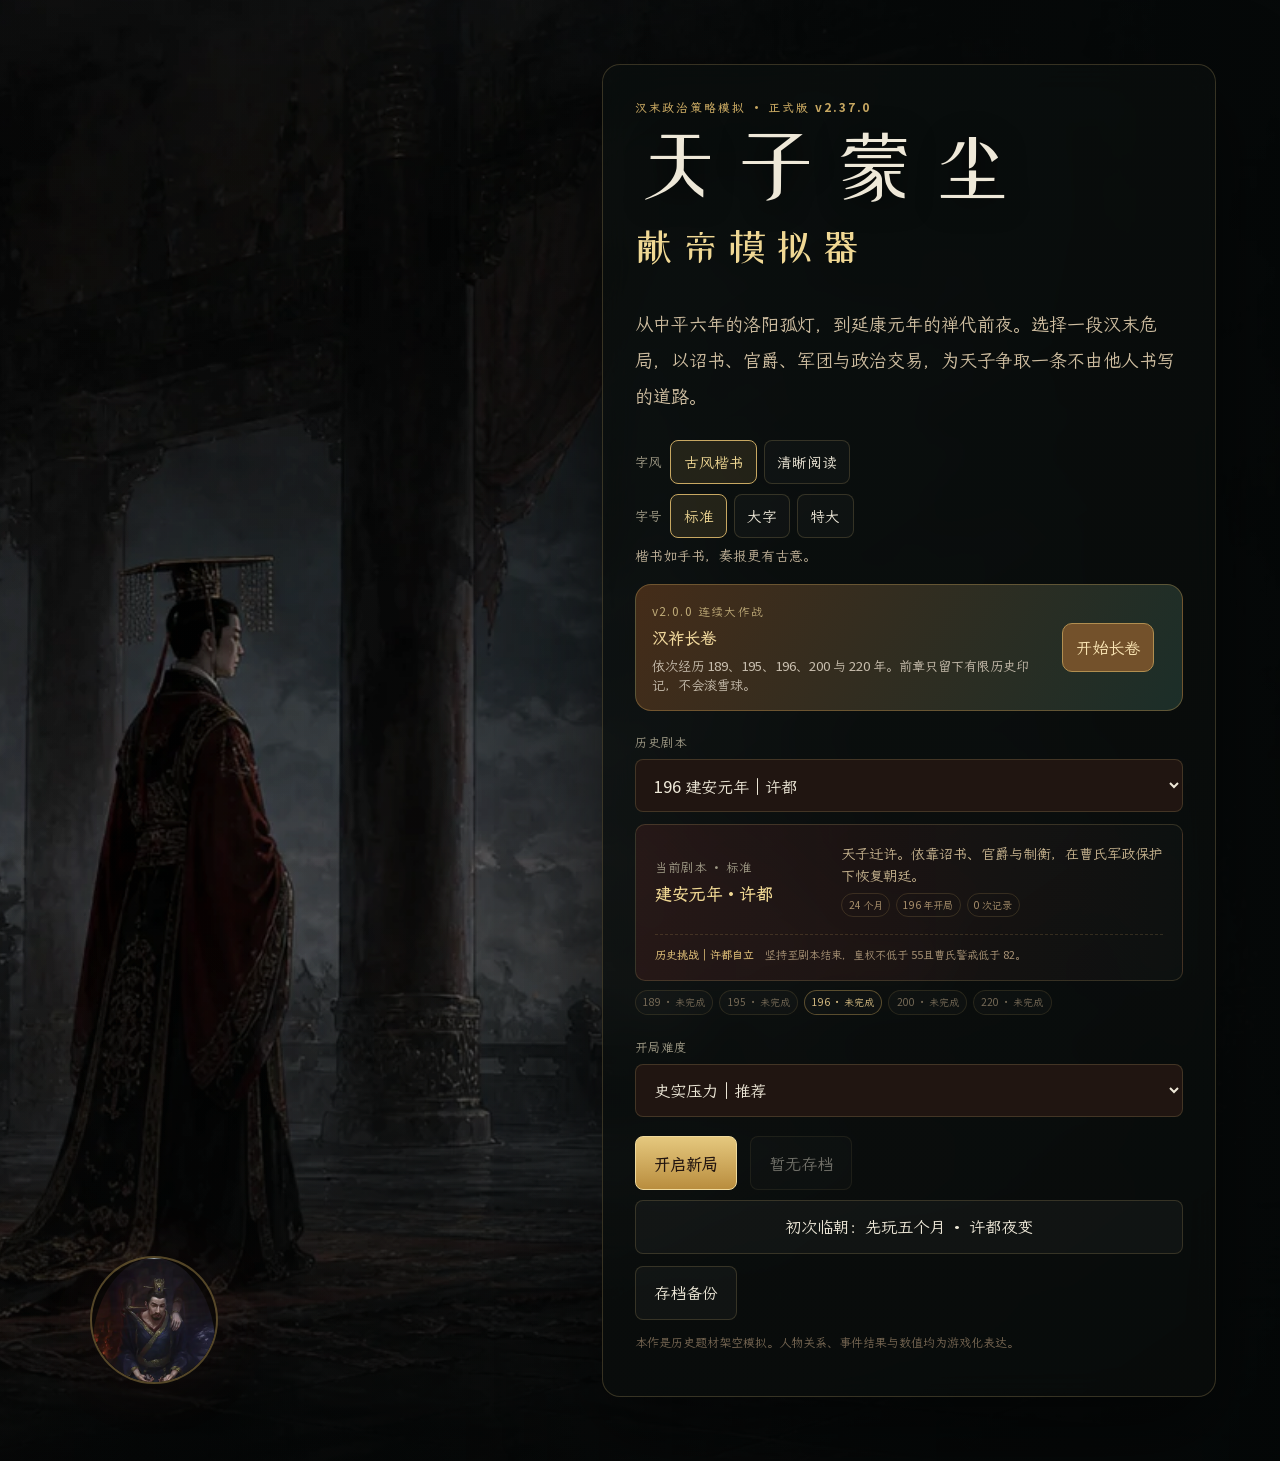
==== commit 33222007: "发布: v2.37.0 字体按需分片、手机舆图抽屉与长局对照覆盖圣旨 - 五种字体各切为常用片与其余片（scripts/split-font-slices.py，生成src/font-faces.cs" ====
--- a/index.html
+++ b/index.html
@@ -13,38 +13,39 @@
   <meta property="og:image" content="https://lv5accelerator-xy.github.io/xian-emperor-simulator/assets/images/illustrations/opening-palace.webp">
   <meta property="og:image:alt" content="暮色宫殿中，少年天子独立于阶前">
   <link rel="icon" type="image/svg+xml" href="assets/favicon.svg">
-  <script src="src/storage-feedback.js?v=2.36.1"></script>
-  <script src="src/typography.js?v=2.36.1"></script>
-  <script src="src/reading-settings.js?v=2.36.1"></script>
-  <title>天子蒙尘：献帝模拟器 v2.36.1</title>
+  <script src="src/storage-feedback.js?v=2.37.0"></script>
+  <script src="src/typography.js?v=2.37.0"></script>
+  <script src="src/reading-settings.js?v=2.37.0"></script>
+  <title>天子蒙尘：献帝模拟器 v2.37.0</title>
   <!-- 题名字体只在网页服务器上预加载。双击 index.html 以 file:// 打开时，带 crossorigin 的字体预加载会被浏览器按跨域拦截并在控制台报错；字体本身仍由样式表正常加载。 -->
-  <script>if (location.protocol !== "file:") { const link = document.createElement("link"); link.rel = "preload"; link.href = "assets/fonts/zcool-xiaowei-game.woff2?v=2.31.0"; link.as = "font"; link.type = "font/woff2"; link.crossOrigin = "anonymous"; document.head.appendChild(link); }</script>
-  <link rel="stylesheet" href="styles.css?v=2.36.1">
+  <script>if (location.protocol !== "file:") { const link = document.createElement("link"); link.rel = "preload"; link.href = "assets/fonts/zcool-xiaowei-game-core.woff2?v=f32210facb"; link.as = "font"; link.type = "font/woff2"; link.crossOrigin = "anonymous"; document.head.appendChild(link); }</script>
+  <link rel="stylesheet" href="styles.css?v=2.37.0">
   <link rel="stylesheet" href="src/world.css?v=1.5.1">
   <link rel="stylesheet" href="src/decree-world.css?v=1.5.1">
-  <link rel="stylesheet" href="src/strategy-network.css?v=2.36.1">
+  <link rel="stylesheet" href="src/strategy-network.css?v=2.37.0">
   <link rel="stylesheet" href="src/decree-confirmation.css?v=1.5.1">
-  <link rel="stylesheet" href="src/army-system.css?v=2.36.1">
+  <link rel="stylesheet" href="src/army-system.css?v=2.37.0">
   <link rel="stylesheet" href="src/court-politics.css?v=1.5.1">
   <link rel="stylesheet" href="src/scenario-system.css?v=1.5.1">
   <link rel="stylesheet" href="src/portraits.css?v=1.5.1">
   <link rel="stylesheet" href="src/audio.css?v=1.5.1">
   <link rel="stylesheet" href="src/imperial-progress.css?v=1.5.1">
-  <link rel="stylesheet" href="src/grand-map.css?v=2.36.1">
+  <link rel="stylesheet" href="src/grand-map.css?v=2.37.0">
   <link rel="stylesheet" href="src/campaign-evolution.css?v=1.5.1">
   <link rel="stylesheet" href="src/command-center.css?v=2.5.0-r2">
   <link rel="stylesheet" href="src/character-memory.css?v=1.7.0">
   <link rel="stylesheet" href="src/world-marks.css?v=1.8.0">
   <link rel="stylesheet" href="src/historian.css?v=1.9.0">
   <link rel="stylesheet" href="src/dynasty-saga.css?v=2.0.0">
-  <link rel="stylesheet" href="src/monthly-flow.css?v=2.36.1">
+  <link rel="stylesheet" href="src/monthly-flow.css?v=2.37.0">
   <link rel="stylesheet" href="src/consequence-echoes.css?v=2.2.0">
-  <link rel="stylesheet" href="src/short-challenges.css?v=2.36.1">
+  <link rel="stylesheet" href="src/short-challenges.css?v=2.37.0">
   <link rel="stylesheet" href="src/weekly-challenge.css?v=2.4.0">
   <link rel="stylesheet" href="src/final-verdict.css?v=2.5.0">
   <link rel="stylesheet" href="src/ui.css?v=1.5.1">
-  <link rel="stylesheet" href="src/visual-refresh.css?v=2.36.1">
-  <link rel="stylesheet" href="src/ui-refresh-v280.css?v=2.36.1">
+  <link rel="stylesheet" href="src/font-faces.css?v=2.37.0">
+  <link rel="stylesheet" href="src/visual-refresh.css?v=2.37.0">
+  <link rel="stylesheet" href="src/ui-refresh-v280.css?v=2.37.0">
   <link rel="stylesheet" href="src/causal-court.css?v=2.9.0">
   <link rel="stylesheet" href="src/quarterly-agenda.css?v=2.10.0">
   <link rel="stylesheet" href="src/council-advice.css?v=2.11.0">
@@ -53,11 +54,11 @@
   <link rel="stylesheet" href="src/gameplay-polish.css?v=2.14.0">
   <link rel="stylesheet" href="src/action-feedback.css?v=2.15.0">
   <link rel="stylesheet" href="src/decree-helper.css?v=2.16.0">
-  <link rel="stylesheet" href="src/monthly-safety.css?v=2.36.1">
-  <link rel="stylesheet" href="src/typography.css?v=2.36.1">
-  <link rel="stylesheet" href="src/monthly-report.css?v=2.36.1">
-  <link rel="stylesheet" href="src/reading-settings.css?v=2.36.1">
-  <link rel="stylesheet" href="src/scenario-220-story.css?v=2.36.1">
+  <link rel="stylesheet" href="src/monthly-safety.css?v=2.37.0">
+  <link rel="stylesheet" href="src/typography.css?v=2.37.0">
+  <link rel="stylesheet" href="src/monthly-report.css?v=2.37.0">
+  <link rel="stylesheet" href="src/reading-settings.css?v=2.37.0">
+  <link rel="stylesheet" href="src/scenario-220-story.css?v=2.37.0">
 </head>
 <body>
   <noscript><div class="noscript">本游戏需要启用 JavaScript。</div></noscript>
@@ -68,7 +69,7 @@
       <span class="start-emblem" aria-hidden="true"><span>汉</span></span>
     </figure>
     <div class="start-copy">
-      <p class="eyebrow">汉末政治策略模拟 · 正式版 v2.36.1</p>
+      <p class="eyebrow">汉末政治策略模拟 · 正式版 v2.37.0</p>
       <h1>天子蒙尘</h1>
       <h2>献帝模拟器</h2>
       <p class="start-intro">从中平六年的洛阳孤灯，到延康元年的禅代前夜。选择一段汉末危局，以诏书、官爵、军团与政治交易，为天子争取一条不由他人书写的道路。</p>
@@ -168,7 +169,7 @@
       </div>
     </main>
 
-    <footer class="game-footer"><span>v2.36.1 · 和而有信</span><span>Ctrl + S 手动保存</span></footer>
+    <footer class="game-footer"><span>v2.37.0 · 和而有信</span><span>Ctrl + S 手动保存</span></footer>
   </div>
 
   <div id="modal-backdrop" class="modal-backdrop hidden" role="presentation"><section class="modal" role="dialog" aria-modal="true" aria-labelledby="modal-title" tabindex="-1"><header><span class="modal-seal" aria-hidden="true">诏</span><h2 id="modal-title">御前处分</h2></header><div id="modal-body" class="modal-body"></div><footer><button id="modal-cancel" class="secondary-button" type="button">取消</button><button id="modal-confirm" class="primary-button" type="button">确定</button></footer></section></div>
@@ -184,14 +185,14 @@
 
   <div id="toast-container" class="toast-container" aria-live="polite"></div>
 
-  <script src="src/edict-rules.js?v=2.36.1"></script>
-  <script src="src/data.js?v=2.36.1"></script>
-  <script src="src/character-availability.js?v=2.36.1"></script>
+  <script src="src/edict-rules.js?v=2.37.0"></script>
+  <script src="src/data.js?v=2.37.0"></script>
+  <script src="src/character-availability.js?v=2.37.0"></script>
   <script src="src/world-data.js?v=1.5.1"></script>
-  <script src="src/strategy-network-data.js?v=2.36.1"></script>
+  <script src="src/strategy-network-data.js?v=2.37.0"></script>
   <script src="src/army-data.js?v=1.5.1"></script>
   <script src="src/campaign-evolution-data.js?v=1.5.1"></script>
-  <script src="src/grand-map.js?v=2.36.1" data-geography-src="src/historical-geography-data.js?v=2.36.1"></script>
+  <script src="src/grand-map.js?v=2.37.0" data-geography-src="src/historical-geography-data.js?v=2.37.0"></script>
   <script src="src/portraits/liu_xie.js?v=1.5.1"></script>
   <script src="src/portraits/empress_fu.js?v=1.5.1"></script>
   <script src="src/portraits/dong_cheng.js?v=1.5.1"></script>
@@ -202,52 +203,52 @@
   <script src="src/portraits/yuan_shu.js?v=1.5.1"></script>
   <script src="src/portraits/liu_biao.js?v=1.5.1"></script>
   <script src="src/portraits/sun_ce.js?v=1.5.1"></script>
-  <script src="src/action-plans.js?v=2.36.1"></script>
-  <script src="src/monthly-safety.js?v=2.36.1"></script>
+  <script src="src/action-plans.js?v=2.37.0"></script>
+  <script src="src/monthly-safety.js?v=2.37.0"></script>
   <script src="src/action-feedback.js?v=2.15.0"></script>
-  <script src="src/scenario-220-story.js?v=2.36.1"></script>
-  <script src="src/diplomatic-endings.js?v=2.36.1"></script>
-  <script src="src/modal-focus.js?v=2.36.1"></script>
-  <script src="src/game.js?v=2.36.1"></script>
-  <script src="src/monthly-report.js?v=2.36.1"></script>
-  <script src="src/world-system.js?v=2.36.1"></script>
-  <script src="src/decree-world.js?v=2.36.1"></script>
-  <script src="src/lord-intentions.js?v=2.36.1"></script>
-  <script src="src/diplomatic-relations.js?v=2.36.1"></script>
-  <script src="src/alliance-diplomacy.js?v=2.36.1"></script>
-  <script src="src/strategy-network.js?v=2.36.1"></script>
-  <script src="src/decree-confirmation.js?v=2.36.1"></script>
-  <script src="src/decree-helper.js?v=2.36.1"></script>
-  <script src="src/army-system.js?v=2.36.1"></script>
-  <script src="src/court-politics.js?v=2.36.1"></script>
+  <script src="src/scenario-220-story.js?v=2.37.0"></script>
+  <script src="src/diplomatic-endings.js?v=2.37.0"></script>
+  <script src="src/modal-focus.js?v=2.37.0"></script>
+  <script src="src/game.js?v=2.37.0"></script>
+  <script src="src/monthly-report.js?v=2.37.0"></script>
+  <script src="src/world-system.js?v=2.37.0"></script>
+  <script src="src/decree-world.js?v=2.37.0"></script>
+  <script src="src/lord-intentions.js?v=2.37.0"></script>
+  <script src="src/diplomatic-relations.js?v=2.37.0"></script>
+  <script src="src/alliance-diplomacy.js?v=2.37.0"></script>
+  <script src="src/strategy-network.js?v=2.37.0"></script>
+  <script src="src/decree-confirmation.js?v=2.37.0"></script>
+  <script src="src/decree-helper.js?v=2.37.0"></script>
+  <script src="src/army-system.js?v=2.37.0"></script>
+  <script src="src/court-politics.js?v=2.37.0"></script>
   <script src="src/portraits.js?v=1.5.1"></script>
   <script src="src/imperial-progress-data.js?v=1.5.1"></script>
-  <script src="src/imperial-progress.js?v=2.36.1"></script>
-  <script src="src/campaign-evolution.js?v=2.36.1"></script>
-  <script src="src/command-center.js?v=2.36.1"></script>
-  <script src="src/character-memory.js?v=2.36.1"></script>
-  <script src="src/world-marks.js?v=2.36.1"></script>
-  <script src="src/historian.js?v=2.36.1"></script>
-  <script src="src/dynasty-saga.js?v=2.36.1"></script>
-  <script src="src/monthly-flow.js?v=2.36.1"></script>
-  <script src="src/consequence-echoes.js?v=2.36.1"></script>
-  <script src="src/short-score.js?v=2.36.1"></script>
-  <script src="src/short-review.js?v=2.36.1"></script>
-  <script src="src/same-challenge.js?v=2.36.1"></script>
-  <script src="src/short-challenges.js?v=2.36.1"></script>
-  <script src="src/weekly-challenge.js?v=2.36.1"></script>
-  <script src="src/final-verdict.js?v=2.36.1"></script>
-  <script src="src/causal-court.js?v=2.36.1"></script>
-  <script src="src/quarterly-agenda.js?v=2.36.1"></script>
-  <script src="src/council-advice.js?v=2.36.1"></script>
-  <script src="src/regional-echoes.js?v=2.36.1"></script>
-  <script src="src/imperial-paths.js?v=2.36.1"></script>
+  <script src="src/imperial-progress.js?v=2.37.0"></script>
+  <script src="src/campaign-evolution.js?v=2.37.0"></script>
+  <script src="src/command-center.js?v=2.37.0"></script>
+  <script src="src/character-memory.js?v=2.37.0"></script>
+  <script src="src/world-marks.js?v=2.37.0"></script>
+  <script src="src/historian.js?v=2.37.0"></script>
+  <script src="src/dynasty-saga.js?v=2.37.0"></script>
+  <script src="src/monthly-flow.js?v=2.37.0"></script>
+  <script src="src/consequence-echoes.js?v=2.37.0"></script>
+  <script src="src/short-score.js?v=2.37.0"></script>
+  <script src="src/short-review.js?v=2.37.0"></script>
+  <script src="src/same-challenge.js?v=2.37.0"></script>
+  <script src="src/short-challenges.js?v=2.37.0"></script>
+  <script src="src/weekly-challenge.js?v=2.37.0"></script>
+  <script src="src/final-verdict.js?v=2.37.0"></script>
+  <script src="src/causal-court.js?v=2.37.0"></script>
+  <script src="src/quarterly-agenda.js?v=2.37.0"></script>
+  <script src="src/council-advice.js?v=2.37.0"></script>
+  <script src="src/regional-echoes.js?v=2.37.0"></script>
+  <script src="src/imperial-paths.js?v=2.37.0"></script>
   <script src="src/audio-data.js?v=1.5.1"></script>
   <script src="src/audio-tracks.js?v=1.5.1"></script>
-  <script src="src/audio.js?v=2.36.1"></script>
+  <script src="src/audio.js?v=2.37.0"></script>
   <script src="src/ui.js?v=2.6.1"></script>
-  <script src="src/ui-refresh-v280.js?v=2.36.1"></script>
-  <script src="src/gameplay-polish.js?v=2.36.1"></script>
-  <script src="src/save-backups.js?v=2.36.1"></script>
+  <script src="src/ui-refresh-v280.js?v=2.37.0"></script>
+  <script src="src/gameplay-polish.js?v=2.37.0"></script>
+  <script src="src/save-backups.js?v=2.37.0"></script>
 </body>
 </html>
--- a/src/font-faces.css
+++ b/src/font-faces.css
@@ -0,0 +1,93 @@
+/* 本文件由 scripts/split-font-slices.py 生成，请勿手改。
+ * 每种字体分“常用片”（core）与“其余片”（rest），按 unicode-range 声明：页面出现某片里的字才下载那一片。
+ * 常用字见 assets/fonts/core-chars.txt。 */
+
+@font-face {
+  font-family: "Xian Display";
+  src: url("../assets/fonts/zcool-xiaowei-game-core.woff2?v=f32210facb") format("woff2");
+  font-style: normal;
+  font-weight: 400;
+  font-display: swap;
+  unicode-range: U+20-7E, U+D7, U+2013-2014, U+201C-201D, U+2026, U+2212, U+3000-3002, U+3008-3011, U+3014-3017, U+4E00, U+4E09-4E0B, U+4E0D-4E0E, U+4E14, U+4E1C, U+4E24-4E25, U+4E2A, U+4E2D, U+4E34, U+4E39-4E3B, U+4E49, U+4E4B, U+4E50, U+4E5D, U+4E5F, U+4E66, U+4E71, U+4E89, U+4E8B-4E8C, U+4E8E, U+4E91, U+4E94, U+4EA1, U+4EA4, U+4EAC, U+4EBA, U+4EC5, U+4ECD-4ECE, U+4ED1, U+4ED3, U+4ED6, U+4EE3-4EE5, U+4EEA, U+4EF6-4EF7, U+4EFB, U+4EFD, U+4F18, U+4F1A, U+4F24, U+4F30, U+4F3C, U+4F46, U+4F4D-4F4E, U+4F53, U+4F59, U+4F5C, U+4F60, U+4F7F, U+4F8B, U+4F9B, U+4F9D, U+4FAF, U+4FC3, U+4FDD, U+4FE1, U+4FEE, U+503A, U+503C, U+504F, U+505A, U+50DA, U+5141, U+5143, U+5145, U+5148, U+514D, U+5156, U+515A, U+5165, U+5168, U+516B-516D, U+5170-5171, U+5173-5178, U+5180, U+5185, U+518C-518D, U+5199, U+519B-519C, U+51B2-51B3, U+51C0, U+51C6, U+51C9, U+51FA-51FB, U+5206-5207, U+5217-5218, U+521D, U+5229, U+522B, U+5230, U+5236, U+523A, U+524A, U+524D, U+5267, U+5272, U+529B, U+529D, U+529F-52A1, U+52A8, U+52B3, U+52BF, U+52C9, U+5316-5317, U+533A, U+5341, U+5347, U+534F, U+5357, U+536B, U+5370-5371, U+5373-5374, U+5377, U+5386, U+538B, U+539F, U+53BF, U+53CA, U+53CD, U+53D1, U+53D6-53D8, U+53E4, U+53E6, U+53EA, U+53EC, U+53EF-53F0, U+53F2, U+53F6-53F8, U+5404, U+5408, U+540C-540E, U+5415, U+5426, U+542F, U+5434, U+5473, U+547D, U+548C, U+54CD, U+5584, U+5668, U+56DB, U+56DE, U+56E0, U+56E2, U+56F0, U+56FA, U+56FD-56FE, U+5723, U+5728, U+5730, U+573A, U+5747, U+575A, U+57CE, U+57DF, U+5802, U+589E, U+58EB, U+58F0, U+5904, U+5907, U+590D, U+590F, U+5916, U+591A, U+591C, U+5927, U+5929-592A, U+592E, U+5937, U+5949, U+594F, U+5956, U+597D, U+5982, U+59CB, U+5A01, U+5B50, U+5B57-5B59, U+5B63-5B64, U+5B83, U+5B88-5B89, U+5B8C, U+5B97-5B98, U+5B9A-5B9B, U+5B9E, U+5BA4, U+5BAB, U+5BB6, U+5BB9, U+5BBD, U+5BBF, U+5BC6, U+5BF9, U+5BFC, U+5BFF, U+5C01, U+5C04, U+5C06, U+5C0F, U+5C18, U+5C1A, U+5C1D, U+5C3D, U+5C40, U+5C42, U+5C4F, U+5C55, U+5C5E, U+5C71, U+5CAD, U+5CB8, U+5D03, U+5DDE, U+5DE5, U+5DEB, U+5DF2, U+5DF4, U+5E03, U+5E08, U+5E11, U+5E1D, U+5E38, U+5E45, U+5E55, U+5E72-5E74, U+5E76, U+5E7D, U+5E7F, U+5E8F-5E90, U+5E93, U+5E95, U+5E99, U+5E9C, U+5EA6, U+5EB6-5EB7, U+5EF6-5EF7, U+5EFA, U+5F00, U+5F02, U+5F0F, U+5F15, U+5F18, U+5F20, U+5F31, U+5F3A, U+5F52-5F53, U+5F55, U+5F62, U+5F69, U+5F6D, U+5F79, U+5F7C, U+5F80, U+5F84-5F85, U+5F90, U+5FA1, U+5FC3, U+5FE0, U+6001, U+6027, U+603B, U+6050, U+6062, U+6064, U+60C5, U+60E7, U+60E9, U+610F, U+611F, U+613F, U+614E, U+6170, U+620F-6210, U+6212, U+6216, U+6218, U+6240, U+624B, U+6253, U+6263, U+6267, U+626C, U+6270, U+627F, U+6297, U+629A, U+62A4-62A5, U+62C5, U+62D6, U+62DF, U+62E9, U+6301, U+6307, U+6309, U+6311, U+635F, U+6362, U+636E, U+6377, U+6392, U+6396, U+63A2, U+63A5, U+63A7-63A8, U+63D0, U+63F4, U+6458, U+64CD, U+652F, U+6536, U+6539, U+653B, U+653E-653F, U+6545, U+6548, U+6566, U+6570, U+6574, U+6587, U+6599, U+65AD, U+65B0, U+65B9, U+65BD, U+65E0, U+65E5, U+65E7-65E8, U+65F6, U+6606, U+660E, U+6613, U+6625, U+662F, U+663E, U+664B, U+666F-6670, U+6682, U+66F4, U+66F9, U+66FF-6700, U+6708-6709, U+671B, U+671D, U+671F, U+672A-672C, U+672F, U+673A, U+6743, U+6750, U+675F, U+6761, U+6765, U+679C, U+67A2, U+67B6, U+67E5, U+6807-6808, U+680F, U+6838, U+683C, U+6848, U+6863, U+6881, U+6893, U+68C0, U+6977, U+6982, U+6986, U+6A21, U+6B21, U+6B62-6B66, U+6B81, U+6BB5, U+6BCF, U+6BD4-6BD5, U+6C0F, U+6C11, U+6C34, U+6C49, U+6C5D, U+6C5F-6C60, U+6C76, U+6C85, U+6C99, U+6CB3, U+6CBB, U+6CBF, U+6CC4, U+6CF0, U+6D17, U+6D1B, U+6D3B, U+6D41, U+6D4B, U+6D4E, U+6D59, U+6D66, U+6D77, U+6D88, U+6DC4, U+6DEE, U+6E05, U+6E21, U+6E24, U+6E2D, U+6E38, U+6E58, U+6E90, U+6EDA, U+6F14, U+6F7C, U+6FC0, U+706F, U+70B9, U+714C, U+71D5, U+7235, U+7248, U+7267, U+7269, U+7279, U+72B6, U+72EC, U+732E, U+7387, U+7389, U+738B, U+73A9, U+73B0, U+73BA, U+7403, U+7406, U+748B, U+74D2, U+751A, U+751F, U+7528, U+7531, U+754C, U+7559, U+7565, U+7591, U+767E, U+7684, U+7687, U+76C8, U+76CA, U+76D1, U+76D8, U+76DF, U+76EE, U+76F4, U+76F8, U+7701, U+770B, U+771F, U+7740, U+77ED, U+786E, U+793A, U+793C, U+7940-7941, U+795A, U+796D, U+7981, U+7985, U+79C1, U+79D8, U+79E3, U+79E6, U+7A0B, U+7A33, U+7A3D, U+7A7A, U+7A81, U+7ACB, U+7AE0, U+7B2C, U+7B49, U+7B56, U+7B79, U+7B80, U+7B97, U+7C4D, U+7C7B, U+7CAE, U+7CFB, U+7EA6, U+7EBF, U+7EC6, U+7EC8, U+7ECD, U+7ECF, U+7ED3, U+7EDC, U+7EDF, U+7EE7, U+7EE9, U+7EED, U+7EF3-7EF4, U+7F13, U+7F29, U+7F3A, U+7F51, U+7F6E, U+7F72, U+7FA4, U+8005, U+800C, U+8017, U+804C, U+8054, U+80CC, U+80DC, U+80FD, U+8106, U+817E, U+81E3, U+81EA, U+81F3-81F4, U+8206, U+821E, U+8272, U+8282, U+82B1, U+82E5, U+8346, U+8350, U+8361, U+83B7, U+8499, U+84DF, U+8584, U+85CF, U+8700, U+884C, U+8861, U+8865, U+8868, U+8881, U+88AB, U+88C1, U+8944, U+897F, U+8981, U+8986, U+89C1, U+89C8, U+89E6, U+8A00, U+8B66, U+8BA2, U+8BA4, U+8BA8, U+8BAE-8BB0, U+8BB8, U+8BBA, U+8BBE, U+8BC1, U+8BC4, U+8BCF, U+8BD5, U+8BDA, U+8BE6, U+8BF7-8BF8, U+8BFB, U+8C03, U+8C0B, U+8C28, U+8C2F, U+8C61, U+8C6B, U+8D1F, U+8D22, U+8D25-8D26, U+8D39-8D3A, U+8D44, U+8D48, U+8D4F-8D50, U+8D63, U+8D77, U+8D8B, U+8DB3, U+8DEF, U+8DF3, U+8F6F, U+8F7B, U+8F83, U+8F90, U+8FB9, U+8FBD-8FBE, U+8FC1, U+8FC7, U+8FD0-8FD1, U+8FD4, U+8FD8, U+8FDB, U+8FDE, U+8FEB, U+8FFD, U+9000-9002, U+9009, U+900F, U+9014, U+901A, U+9020, U+903C, U+9042, U+9053, U+9063, U+9080, U+909B, U+90B3, U+90BA, U+90C1, U+90D1, U+90E1, U+90E8, U+90FD, U+9192, U+91CD-91CF, U+91D1, U+94B1, U+9501, U+952E, U+9547, U+957F, U+95E8, U+95ED, U+95F4, U+9605, U+961F, U+9632-9636, U+9645, U+9647-9648, U+964D, U+9650, U+9669, U+9675, U+968F-9690, U+96B6, U+96BE, U+96C4, U+96C6, U+96CD, U+96EA, U+96F6, U+9700, U+9732, U+9752, U+9760, U+9762, U+97E9, U+97F3, U+9875-9876, U+9879-987B, U+987F, U+9881, U+9884, U+9886, U+9898, U+989D, U+98CE, U+996C, U+9988, U+9A6C, U+9A70, U+9A7E, U+9A8C, U+9AA4, U+9AD8, U+9B4F, U+9C81, U+9EC4, U+9ED1, U+9F13, U+FF01-FF5E;
+}
+
+@font-face {
+  font-family: "Xian Display";
+  src: url("../assets/fonts/zcool-xiaowei-game-rest.woff2?v=f608f0b3a6") format("woff2");
+  font-style: normal;
+  font-weight: 400;
+  font-display: swap;
+  unicode-range: U+4E03, U+4E07, U+4E13, U+4E15-4E16, U+4E1A, U+4E30, U+4E32, U+4E3D-4E3E, U+4E45, U+4E48, U+4E4C, U+4E4E, U+4E60-4E61, U+4E86, U+4E88, U+4E8F, U+4E92, U+4E9B, U+4EA6-4EA7, U+4EAB, U+4EB2, U+4EC0-4EC1, U+4EC6, U+4ECA-4ECB, U+4ED5, U+4ED7-4ED8, U+4EEC, U+4EF2, U+4EFF, U+4F0D, U+4F0F-4F11, U+4F17, U+4F20, U+4F2A, U+4F2F, U+4F34, U+4F38, U+4F3A, U+4F4F-4F50, U+4F55, U+4F69, U+4F73, U+4F88, U+4F8D, U+4FA7, U+4FB5, U+4FBF, U+4FD8, U+4FED, U+4FF8, U+500D, U+5012, U+5019-501A, U+501F, U+503E, U+5047, U+505C, U+5065, U+50A8, U+50AC, U+50ED, U+5112, U+5146, U+5149, U+514B, U+5151, U+515C, U+517C, U+5192, U+5195, U+5197, U+51A0, U+51AC, U+51AF, U+51B5, U+51BB, U+51CF, U+51ED, U+51FD, U+5200, U+5219-521B, U+5220, U+5224, U+5237, U+523B, U+5251, U+5269-526A, U+526F, U+527F, U+529E, U+52A9, U+52B1, U+52C3, U+52C7, U+52D8, U+52DF, U+52E4, U+52FE-52FF, U+5305, U+5319, U+5339, U+533B, U+5343, U+534A, U+534E, U+5352-5353, U+5355-5356, U+5360, U+5384, U+538C, U+539A, U+53BB, U+53C2, U+53C8, U+53CB-53CC, U+53DB, U+53E0, U+53E3, U+53E5, U+53F3, U+5403, U+540F, U+5411, U+5417, U+541B, U+541E, U+542B-542C, U+5448, U+544A, U+5458, U+5468, U+547C, U+54BD, U+54EA, U+54ED, U+552F, U+5546, U+5589, U+5598, U+5609, U+5664, U+566C, U+56F4, U+5708, U+571F, U+5742, U+574F-5750, U+5757, U+5760, U+5766, U+578B, U+57A3, U+57FA, U+5883, U+5899, U+58A8, U+58EE, U+591F, U+5931, U+5934, U+5939-593A, U+594B, U+5954, U+5957, U+5960, U+5962, U+5979, U+5984, U+59A5, U+59D3-59D4, U+59FF, U+5B5D, U+5B66, U+5B81, U+5B85, U+5B8F, U+5B9C, U+5BA1-5BA3, U+5BB3-5BB4, U+5BCC, U+5BD2, U+5BDF, U+5BFB, U+5C09-5C0A, U+5C11, U+5C24, U+5C31, U+5C39, U+5C45, U+5C4A, U+5C61, U+5C65, U+5C6F, U+5C81, U+5CD9, U+5CF0, U+5D24, U+5D29, U+5D4C, U+5DDD, U+5DE1-5DE2, U+5DE6, U+5DE8-5DE9, U+5DEE, U+5DF1, U+5DFE, U+5E01-5E02, U+5E05, U+5E0C, U+5E1B-5E1C, U+5E26-5E27, U+5E2D, U+5E7C, U+5E94, U+5E9F, U+5EA7, U+5EAD, U+5EEA, U+5F03, U+5F26, U+5F39, U+5F6A, U+5F70-5F71, U+5F7B, U+5F81, U+5F88, U+5F97, U+5FAA, U+5FAE, U+5FC5-5FC6, U+5FCD, U+5FD7-5FD9, U+5FE7, U+5FEB, U+5FF5, U+5FFD, U+6000, U+600E, U+6012, U+6015, U+6025, U+6028, U+6069, U+606D, U+606F, U+6076, U+6084, U+6089, U+6096, U+60A6, U+60AC, U+60CA, U+60D5, U+60DC, U+60DF-60E0, U+60F3, U+610D, U+6162, U+6167, U+61BE, U+61C2, U+61FF, U+6208, U+620E, U+6211, U+621A, U+622A, U+6234, U+6237, U+623F, U+624D-624E, U+6258, U+6269, U+626B, U+626D-626E, U+6276, U+6279, U+627C, U+627E, U+6284, U+6289-628A, U+6295, U+6298, U+629B, U+62B5, U+62B9, U+62BC, U+62C6, U+62D2, U+62DB-62DC, U+62E2, U+62E5, U+62E8, U+62F7, U+631F, U+6324, U+632B, U+632F, U+6355, U+6388-6389, U+638C, U+63A3, U+63A9-63AA, U+63B7, U+63D2, U+63E1, U+641C, U+643A, U+6446-6447, U+6491, U+64A4, U+64AD, U+64C5, U+64CE, U+64E2, U+6500, U+654C, U+654F, U+6551, U+6559, U+655B, U+6562-6563, U+656C, U+6597, U+65A1, U+65A5, U+65C1, U+65C5, U+65CB, U+65CF, U+65D7, U+65E2, U+65E6, U+65E9, U+65EC, U+660C, U+662D, U+6653-6654, U+6656, U+666E, U+667A, U+6697, U+66AE, U+66B4, U+66F0, U+66FE, U+670D, U+6714-6715, U+6717, U+672D, U+6742, U+674E, U+6768, U+677E, U+6781, U+6784, U+6790, U+6797, U+67AF, U+67C4, U+67D0, U+67D3, U+67EF, U+67F1, U+6821, U+6837, U+6839, U+6842, U+6853, U+68A6-68A7, U+68B0, U+68CB, U+68DA, U+690D, U+69A8, U+6A2A, U+6A84, U+6B20, U+6B32, U+6B3E, U+6B67, U+6B7B, U+6B8A-6B8B, U+6BBF, U+6BC1, U+6BCB, U+6BEB, U+6C14, U+6C38, U+6C42, U+6C47, U+6C5B-6C5C, U+6C61, U+6C7E, U+6C81-6C82, U+6C89, U+6C9B, U+6CA1, U+6CAB, U+6CB1, U+6CC9, U+6CD5, U+6CD7, U+6CDE, U+6CE2, U+6CE5, U+6CE8, U+6CFD-6CFE, U+6D1E, U+6D32, U+6D3D-6D3E, U+6D45, U+6D4F, U+6D53, U+6D6A, U+6D89, U+6D8C, U+6DA8, U+6DBF, U+6DC6, U+6DE4, U+6DF1, U+6DF7, U+6E0A, U+6E10, U+6E14, U+6E20, U+6E29, U+6E32, U+6E34, U+6E56, U+6E83, U+6EA2, U+6EAF, U+6EB1, U+6EC7, U+6ECB, U+6ED1, U+6EDE, U+6EE1, U+6EE5, U+6F0F, U+6F15, U+6F33, U+6F5C, U+6F9C, U+6FD2, U+6FE1, U+706B, U+706D, U+707E, U+70C8, U+70E7, U+70EC-70ED, U+70FD, U+7109, U+7115, U+711A, U+7126, U+7136, U+7167, U+7184, U+719F, U+71C3, U+71E7, U+7231, U+7247, U+724C-724D, U+7272, U+7275, U+727A, U+728D, U+72B9, U+72FC, U+731C, U+7384, U+73CD, U+73ED, U+7405, U+7441, U+745E, U+74E6, U+7530, U+7533, U+7535, U+753B, U+7545, U+754F, U+756A, U+7586, U+758F, U+75AB, U+75B2, U+75BE, U+75C5, U+75C7, U+75D5, U+767B, U+767D, U+7686, U+76C6, U+76CF, U+76D6-76D7, U+76DB, U+7709, U+773A, U+773C, U+7763, U+77DC, U+77E5, U+7801, U+7834, U+7840, U+786C, U+788D, U+7891, U+795E, U+7978, U+7984, U+79BB, U+79CB, U+79CD, U+79E9, U+79EF-79F0, U+79FB, U+7A00, U+7A0D-7A0E, U+7A3F, U+7A76, U+7A7F, U+7A97-7A98, U+7AD9, U+7ADE-7ADF, U+7AED, U+7AEF, U+7B0F, U+7B11, U+7B14, U+7B26, U+7B54, U+7B5B, U+7B75, U+7B7E, U+7BA1, U+7C3F, U+7CA5, U+7CB9, U+7CBE, U+7CCA, U+7D22, U+7D27, U+7D2F, U+7E41, U+7EA2, U+7EA7, U+7EAA, U+7EAF, U+7EB2-7EB3, U+7EB5, U+7EB7-7EB8, U+7EBD, U+7EC3-7EC4, U+7ED5, U+7ED8-7ED9, U+7EDD, U+7EE2-7EE3, U+7EEA, U+7EF6, U+7EFC, U+7F04, U+7F16, U+7F1A, U+7F2E, U+7F57, U+7F5A, U+7F62, U+7F6A, U+7F8C, U+7FBD, U+7FCA, U+7FFC, U+8001, U+8003, U+8010, U+8033, U+8058, U+805A, U+8098, U+80AF, U+80C1, U+80C6, U+80E1, U+8109, U+8111, U+811A, U+8131, U+8150, U+8179, U+820C-820D, U+822C, U+826F-8270, U+82A5, U+82BD, U+82CD, U+82CF, U+82DF, U+8303, U+8340, U+8349, U+83AB, U+83B1, U+83DF, U+840C, U+8425, U+843D, U+8457, U+8463, U+8482, U+84C4, U+8521, U+85E9, U+85FB, U+864E-864F, U+8651, U+865A, U+865E, U+867D, U+878D, U+8821, U+8840, U+8854, U+8863, U+88AD, U+88C2, U+88C5, U+8912, U+89C2, U+89C4-89C6, U+89C9-89CA, U+89CE, U+89D2, U+89E3, U+8A89, U+8BA1, U+8BA5, U+8BA9, U+8BAD, U+8BB2, U+8BC6, U+8BCD, U+8BDB, U+8BDD, U+8BE2, U+8BE5, U+8BEB, U+8BED, U+8BEF, U+8BF1, U+8BF4, U+8BFA, U+8BFE, U+8C01, U+8C08, U+8C0D, U+8C13, U+8C15, U+8C23, U+8C25-8C26, U+8C37, U+8C41, U+8C6A, U+8D1D, U+8D21, U+8D23, U+8D27-8D28, U+8D2A, U+8D2C-8D2D, U+8D2F, U+8D35, U+8D38, U+8D3C, U+8D3E, U+8D4B-8D4C, U+8D56, U+8D60, U+8D62, U+8D66, U+8D6B, U+8D70, U+8D75, U+8D81, U+8D85, U+8D8A, U+8DBE, U+8DCC, U+8DD1, U+8DDD, U+8DE8, U+8EAB, U+8F66, U+8F6C, U+8F6E, U+8F7D, U+8F85, U+8F8E, U+8F91, U+8F93, U+8F9E-8F9F, U+8FA8-8FA9, U+8FC5, U+8FCE, U+8FD9, U+8FDC-8FDD, U+8FDF, U+8FF0, U+8FF7, U+8FF9, U+9003, U+9006, U+9010, U+9012, U+901D, U+901F, U+9022, U+903B, U+903E, U+9047, U+904D, U+9057, U+9065, U+906D, U+907F, U+9091, U+90AA, U+90BB, U+90ED, U+914D, U+9152, U+9175, U+91C7, U+91CA, U+91CC, U+9274, U+949F, U+94A5, U+94BA, U+94C1, U+94C3, U+94DC, U+94E8, U+94F6, U+94FE, U+9500, U+950B, U+9510, U+9519-951A, U+955D, U+95EE, U+95F2, U+95FB, U+9600-9601, U+9619, U+963B, U+9644, U+9646, U+964C, U+965B, U+9664, U+9676, U+9686, U+9694, U+9698-9699, U+969C, U+96C1, U+96C5, U+96D2, U+96E8, U+9707, U+971C, U+9756, U+9759, U+975E, U+987E, U+9882, U+9887, U+988D, U+9891, U+989C, U+98DE-98DF, U+9965, U+996E, U+9975, U+9977, U+9996, U+9A71, U+9A73, U+9A7B, U+9A7F, U+9A84, U+9A91, U+9AA8, U+9C9C, U+9E7F, U+9ECE, U+9ED8, U+9EDC, U+9F0E, U+9F20, U+9F50, U+9F99;
+}
+
+@font-face {
+  font-family: "Xian Serif SC";
+  src: url("../assets/fonts/noto-serif-sc-game-core.woff2?v=abdc05134a") format("woff2");
+  font-style: normal;
+  font-weight: 100 900;
+  font-display: swap;
+  unicode-range: U+20-7E, U+B7, U+D7, U+2013-2014, U+201C-201D, U+2026, U+2190, U+2192, U+2194, U+2197, U+21C4, U+2212, U+2264-2265, U+25CB, U+2713, U+3000-303F, U+4E00, U+4E09-4E0B, U+4E0D-4E0E, U+4E14, U+4E1C, U+4E24-4E25, U+4E2A, U+4E2D, U+4E34, U+4E39-4E3B, U+4E49, U+4E4B, U+4E50, U+4E5D, U+4E5F, U+4E66, U+4E71, U+4E89, U+4E8B-4E8C, U+4E8E, U+4E91, U+4E94, U+4EA1, U+4EA4, U+4EAC, U+4EBA, U+4EC5, U+4ECD-4ECE, U+4ED1, U+4ED3, U+4ED6, U+4EE3-4EE5, U+4EEA, U+4EF6-4EF7, U+4EFB, U+4EFD, U+4F18, U+4F1A, U+4F24, U+4F30, U+4F3C, U+4F46, U+4F4D-4F4E, U+4F53, U+4F59, U+4F5C, U+4F60, U+4F7F, U+4F8B, U+4F9B, U+4F9D, U+4FAF, U+4FC3, U+4FDD, U+4FE1, U+4FEE, U+503A, U+503C, U+504F, U+505A, U+50DA, U+5141, U+5143, U+5145, U+5148, U+514D, U+5156, U+515A, U+5165, U+5168, U+516B-516D, U+5170-5171, U+5173-5178, U+5180, U+5185, U+518C-518D, U+5199, U+519B-519C, U+51B2-51B3, U+51C0, U+51C6, U+51C9, U+51FA-51FB, U+5206-5207, U+5217-5218, U+521D, U+5229, U+522B, U+5230, U+5236, U+523A, U+524A, U+524D, U+5267, U+5272, U+529B, U+529D, U+529F-52A1, U+52A8, U+52B3, U+52BF, U+52C9, U+5316-5317, U+533A, U+5341, U+5347, U+534F, U+5357, U+536B, U+5370-5371, U+5373-5374, U+5377, U+5386, U+538B, U+539F, U+53BF, U+53CA, U+53CD, U+53D1, U+53D6-53D8, U+53E4, U+53E6, U+53EA, U+53EC, U+53EF-53F0, U+53F2, U+53F6-53F8, U+5404, U+5408, U+540C-540E, U+5415, U+5426, U+542F, U+5434, U+5473, U+547D, U+548C, U+54CD, U+5584, U+5668, U+56DB, U+56DE, U+56E0, U+56E2, U+56F0, U+56FA, U+56FD-56FE, U+5723, U+5728, U+5730, U+573A, U+5747, U+575A, U+57CE, U+57DF, U+5802, U+589E, U+58EB, U+58F0, U+5904, U+5907, U+590D, U+590F, U+5916, U+591A, U+591C, U+5927, U+5929-592A, U+592E, U+5937, U+5949, U+594F, U+5956, U+597D, U+5982, U+59CB, U+5A01, U+5B50, U+5B57-5B59, U+5B63-5B64, U+5B83, U+5B88-5B89, U+5B8C, U+5B97-5B98, U+5B9A-5B9B, U+5B9E, U+5BA4, U+5BAB, U+5BB6, U+5BB9, U+5BBD, U+5BBF, U+5BC6, U+5BF9, U+5BFC, U+5BFF, U+5C01, U+5C04, U+5C06, U+5C0F, U+5C18, U+5C1A, U+5C1D, U+5C3D, U+5C40, U+5C42, U+5C4F, U+5C55, U+5C5E, U+5C71, U+5CAD, U+5CB8, U+5D03, U+5DDE, U+5DE5, U+5DEB, U+5DF2, U+5DF4, U+5E03, U+5E08, U+5E11, U+5E1D, U+5E38, U+5E45, U+5E55, U+5E72-5E74, U+5E76, U+5E7D, U+5E7F, U+5E8F-5E90, U+5E93, U+5E95, U+5E99, U+5E9C, U+5EA6, U+5EB6-5EB7, U+5EF6-5EF7, U+5EFA, U+5F00, U+5F02, U+5F0F, U+5F15, U+5F18, U+5F20, U+5F31, U+5F3A, U+5F52-5F53, U+5F55, U+5F62, U+5F69, U+5F6D, U+5F79, U+5F7C, U+5F80, U+5F84-5F85, U+5F90, U+5FA1, U+5FC3, U+5FE0, U+6001, U+6027, U+603B, U+6050, U+6062, U+6064, U+60C5, U+60E7, U+60E9, U+610F, U+611F, U+613F, U+614E, U+6170, U+620F-6210, U+6212, U+6216, U+6218, U+6240, U+624B, U+6253, U+6263, U+6267, U+626C, U+6270, U+627F, U+6297, U+629A, U+62A4-62A5, U+62C5, U+62D6, U+62DF, U+62E9, U+6301, U+6307, U+6309, U+6311, U+635F, U+6362, U+636E, U+6377, U+6392, U+6396, U+63A2, U+63A5, U+63A7-63A8, U+63D0, U+63F4, U+6458, U+64CD, U+652F, U+6536, U+6539, U+653B, U+653E-653F, U+6545, U+6548, U+6566, U+6570, U+6574, U+6587, U+6599, U+65AD, U+65B0, U+65B9, U+65BD, U+65E0, U+65E5, U+65E7-65E8, U+65F6, U+6606, U+660E, U+6613, U+6625, U+662F, U+663E, U+664B, U+666F-6670, U+6682, U+66F4, U+66F9, U+66FF-6700, U+6708-6709, U+671B, U+671D, U+671F, U+672A-672C, U+672F, U+673A, U+6743, U+6750, U+675F, U+6761, U+6765, U+679C, U+67A2, U+67B6, U+67E5, U+6807-6808, U+680F, U+6838, U+683C, U+6848, U+6863, U+6881, U+6893, U+68C0, U+6977, U+6982, U+6986, U+6A21, U+6B21, U+6B62-6B66, U+6B81, U+6BB5, U+6BCF, U+6BD4-6BD5, U+6C0F, U+6C11, U+6C34, U+6C49, U+6C5D, U+6C5F-6C60, U+6C76, U+6C85, U+6C99, U+6CB3, U+6CBB, U+6CBF, U+6CC4, U+6CF0, U+6D17, U+6D1B, U+6D3B, U+6D41, U+6D4B, U+6D4E, U+6D59, U+6D66, U+6D77, U+6D88, U+6DC4, U+6DEE, U+6E05, U+6E21, U+6E24, U+6E2D, U+6E38, U+6E58, U+6E90, U+6EDA, U+6F14, U+6F7C, U+6FC0, U+706F, U+70B9, U+714C, U+71D5, U+7235, U+7248, U+7267, U+7269, U+7279, U+72B6, U+72EC, U+732E, U+7387, U+7389, U+738B, U+73A9, U+73B0, U+73BA, U+7403, U+7406, U+748B, U+74D2, U+751A, U+751F, U+7528, U+7531, U+754C, U+7559, U+7565, U+7591, U+767E, U+7684, U+7687, U+76C8, U+76CA, U+76D1, U+76D8, U+76DF, U+76EE, U+76F4, U+76F8, U+7701, U+770B, U+771F, U+7740, U+77ED, U+786E, U+793A, U+793C, U+7940-7941, U+795A, U+796D, U+7981, U+7985, U+79C1, U+79D8, U+79E3, U+79E6, U+7A0B, U+7A33, U+7A3D, U+7A7A, U+7A81, U+7ACB, U+7AE0, U+7B2C, U+7B49, U+7B56, U+7B79, U+7B80, U+7B97, U+7C4D, U+7C7B, U+7CAE, U+7CFB, U+7EA6, U+7EBF, U+7EC6, U+7EC8, U+7ECD, U+7ECF, U+7ED3, U+7EDC, U+7EDF, U+7EE7, U+7EE9, U+7EED, U+7EF3-7EF4, U+7F13, U+7F29, U+7F3A, U+7F51, U+7F6E, U+7F72, U+7FA4, U+8005, U+800C, U+8017, U+804C, U+8054, U+80CC, U+80DC, U+80FD, U+8106, U+817E, U+81E3, U+81EA, U+81F3-81F4, U+8206, U+821E, U+8272, U+8282, U+82B1, U+82E5, U+8346, U+8350, U+8361, U+83B7, U+8499, U+84DF, U+8584, U+85CF, U+8700, U+884C, U+8861, U+8865, U+8868, U+8881, U+88AB, U+88C1, U+8944, U+897F, U+8981, U+8986, U+89C1, U+89C8, U+89E6, U+8A00, U+8B66, U+8BA2, U+8BA4, U+8BA8, U+8BAE-8BB0, U+8BB8, U+8BBA, U+8BBE, U+8BC1, U+8BC4, U+8BCF, U+8BD5, U+8BDA, U+8BE6, U+8BF7-8BF8, U+8BFB, U+8C03, U+8C0B, U+8C28, U+8C2F, U+8C61, U+8C6B, U+8D1F, U+8D22, U+8D25-8D26, U+8D39-8D3A, U+8D44, U+8D48, U+8D4F-8D50, U+8D63, U+8D77, U+8D8B, U+8DB3, U+8DEF, U+8DF3, U+8F6F, U+8F7B, U+8F83, U+8F90, U+8FB9, U+8FBD-8FBE, U+8FC1, U+8FC7, U+8FD0-8FD1, U+8FD4, U+8FD8, U+8FDB, U+8FDE, U+8FEB, U+8FFD, U+9000-9002, U+9009, U+900F, U+9014, U+901A, U+9020, U+903C, U+9042, U+9053, U+9063, U+9080, U+909B, U+90B3, U+90BA, U+90C1, U+90D1, U+90E1, U+90E8, U+90FD, U+9192, U+91CD-91CF, U+91D1, U+94B1, U+9501, U+952E, U+9547, U+957F, U+95E8, U+95ED, U+95F4, U+9605, U+961F, U+9632-9636, U+9645, U+9647-9648, U+964D, U+9650, U+9669, U+9675, U+968F-9690, U+96B6, U+96BE, U+96C4, U+96C6, U+96CD, U+96EA, U+96F6, U+9700, U+9732, U+9752, U+9760, U+9762, U+97E9, U+97F3, U+9875-9876, U+9879-987B, U+987F, U+9881, U+9884, U+9886, U+9898, U+989D, U+98CE, U+996C, U+9988, U+9A6C, U+9A70, U+9A7E, U+9A8C, U+9AA4, U+9AD8, U+9B4F, U+9C81, U+9EC4, U+9ED1, U+9F13, U+FF01-FF5E;
+}
+
+@font-face {
+  font-family: "Xian Serif SC";
+  src: url("../assets/fonts/noto-serif-sc-game-rest.woff2?v=f65894999c") format("woff2");
+  font-style: normal;
+  font-weight: 100 900;
+  font-display: swap;
+  unicode-range: U+4E03, U+4E07, U+4E13, U+4E15-4E16, U+4E1A, U+4E30, U+4E32, U+4E3D-4E3E, U+4E45, U+4E48, U+4E4C, U+4E4E, U+4E60-4E61, U+4E86, U+4E88, U+4E8F, U+4E92, U+4E9B, U+4EA6-4EA7, U+4EAB, U+4EB2, U+4EC0-4EC1, U+4EC6, U+4ECA-4ECB, U+4ED5, U+4ED7-4ED8, U+4EEC, U+4EF2, U+4EFF, U+4F0D, U+4F0F-4F11, U+4F17, U+4F20, U+4F2A, U+4F2F, U+4F34, U+4F38, U+4F3A, U+4F4F-4F50, U+4F55, U+4F69, U+4F73, U+4F88, U+4F8D, U+4FA7, U+4FB5, U+4FBF, U+4FD8, U+4FED, U+4FF8, U+500D, U+5012, U+5019-501A, U+501F, U+503E, U+5047, U+505C, U+5065, U+5095, U+50A8, U+50AC, U+50ED, U+5112, U+5146, U+5149, U+514B, U+5151, U+515C, U+517C, U+5192, U+5195, U+5197, U+51A0, U+51AC, U+51AF, U+51B5, U+51BB, U+51CF, U+51ED, U+51FD, U+5200, U+5219-521B, U+5220, U+5224, U+5237, U+523B, U+5251, U+5269-526A, U+526F, U+527F, U+529E, U+52A9, U+52B1, U+52C3, U+52C7, U+52D8, U+52DF, U+52E4, U+52FE-52FF, U+5305, U+5319, U+5339, U+533B, U+5343, U+534A, U+534E, U+5352-5353, U+5355-5356, U+5360, U+5384, U+538C, U+539A, U+53BB, U+53C2, U+53C8, U+53CB-53CC, U+53DB, U+53E0, U+53E3, U+53E5, U+53F3, U+5403, U+540F, U+5411, U+5417, U+541B, U+541E, U+542B-542C, U+5448, U+544A, U+5458, U+5468, U+547C, U+54BD, U+54EA, U+54ED, U+552F, U+5546, U+5589, U+5598, U+5609, U+5664, U+566C, U+56F4, U+5708, U+571F, U+5742, U+574F-5750, U+5757, U+5760, U+5766, U+578B, U+57A3, U+57FA, U+5883, U+5899, U+58A8, U+58EE, U+591F, U+5931, U+5934, U+5939-593A, U+594B, U+5954, U+5957, U+5960, U+5962, U+5979, U+5984, U+59A5, U+59D3-59D4, U+59FF, U+5B5D, U+5B66, U+5B81, U+5B85, U+5B8F, U+5B9C, U+5BA1-5BA3, U+5BB3-5BB4, U+5BCC, U+5BD2, U+5BDF, U+5BFB, U+5C09-5C0A, U+5C11, U+5C24, U+5C31, U+5C39, U+5C45, U+5C4A, U+5C61, U+5C65, U+5C6F, U+5C81, U+5CD9, U+5CF0, U+5D24, U+5D29, U+5D4C, U+5DC2, U+5DDD, U+5DE1-5DE2, U+5DE6, U+5DE8-5DE9, U+5DEE, U+5DF1, U+5DFE, U+5E01-5E02, U+5E05, U+5E0C, U+5E1B-5E1C, U+5E26-5E27, U+5E2D, U+5E7C, U+5E94, U+5E9F, U+5EA7, U+5EAD, U+5EEA, U+5F03, U+5F26, U+5F39, U+5F67, U+5F6A, U+5F70-5F71, U+5F7B, U+5F81, U+5F88, U+5F97, U+5FAA, U+5FAE, U+5FC5-5FC6, U+5FCD, U+5FD7-5FD9, U+5FE7, U+5FEB, U+5FF5, U+5FFD, U+6000, U+600E, U+6012, U+6015, U+6025, U+6028, U+6069, U+606D, U+606F, U+6076, U+6084, U+6089, U+6096, U+60A6, U+60AC, U+60C7, U+60CA, U+60D5, U+60DC, U+60DF-60E0, U+60F3, U+610D, U+6162, U+6167, U+61BE, U+61C2, U+61FF, U+6208, U+620E, U+6211, U+621A, U+622A, U+6234, U+6237, U+623F, U+624D-624E, U+6258, U+6269, U+626B, U+626D-626E, U+6276, U+6279, U+627C, U+627E, U+6284, U+6289-628A, U+6295, U+6298, U+629B, U+62B5, U+62B9, U+62BC, U+62C6, U+62D2, U+62DB-62DC, U+62E2, U+62E5, U+62E8, U+62F7, U+631F, U+6324, U+632B, U+632F, U+6355, U+6388-6389, U+638C, U+63A3, U+63A9-63AA, U+63B7, U+63D2, U+63E1, U+641C, U+643A, U+6446-6447, U+6491, U+64A4, U+64AD, U+64C5, U+64CE, U+64E2, U+6500, U+654C, U+654F, U+6551, U+6559, U+655B, U+6562-6563, U+656C, U+6597, U+65A1, U+65A5, U+65C1, U+65C5, U+65CB, U+65CF, U+65D7, U+65E2, U+65E6, U+65E9, U+65EC, U+660C, U+662D, U+6653-6654, U+6656, U+666E, U+667A, U+6697, U+66AE, U+66B4, U+66F0, U+66FE, U+670D, U+6714-6715, U+6717, U+672D, U+6742, U+674E, U+6768, U+677E, U+6781, U+6784, U+6790, U+6797, U+67AF, U+67C4, U+67D0, U+67D3, U+67EF, U+67F1, U+6821, U+6837, U+6839, U+6842, U+6853, U+68A6-68A7, U+68B0, U+68CB, U+68DA, U+690D, U+69A8, U+6A2A, U+6A84, U+6B20, U+6B32, U+6B3E, U+6B67, U+6B7B, U+6B8A-6B8B, U+6BBF, U+6BC1, U+6BCB, U+6BEB, U+6C14, U+6C38, U+6C42, U+6C47, U+6C5B-6C5C, U+6C61, U+6C7E, U+6C81-6C82, U+6C89, U+6C9B, U+6CA1, U+6CAB, U+6CB1, U+6CC9, U+6CD5, U+6CD7, U+6CDE, U+6CE2, U+6CE5, U+6CE8, U+6CFD-6CFE, U+6D1E, U+6D32, U+6D3D-6D3E, U+6D45, U+6D4F, U+6D53, U+6D6A, U+6D89, U+6D8C, U+6DA8, U+6DBF, U+6DC6, U+6DE4, U+6DF1, U+6DF7, U+6E0A, U+6E10, U+6E14, U+6E20, U+6E29, U+6E32, U+6E34, U+6E56, U+6E83, U+6EA2, U+6EAF, U+6EB1, U+6EC7, U+6ECB, U+6ED1, U+6EDE, U+6EE1, U+6EE5, U+6F0F, U+6F15, U+6F33, U+6F5C, U+6F9C, U+6FD2, U+6FE1, U+706B, U+706D, U+707E, U+70C8, U+70E7, U+70EC-70ED, U+70FD, U+7109, U+7115, U+711A, U+7126, U+7136, U+7167, U+7184, U+719F, U+71C3, U+71E7, U+7231, U+7241-7242, U+7247, U+724C-724D, U+7272, U+7275, U+727A, U+728D, U+72B9, U+72FC, U+731C, U+7384, U+73CD, U+73ED, U+7405, U+7441, U+745E, U+74E6, U+7530, U+7533, U+7535, U+753B, U+7545, U+754F, U+756A, U+7586, U+758F, U+75AB, U+75B2, U+75BE, U+75C5, U+75C7, U+75D5, U+767B, U+767D, U+7686, U+76C6, U+76CF, U+76D6-76D7, U+76DB, U+7709, U+773A, U+773C, U+7763, U+77DC, U+77E5, U+7801, U+7834, U+7840, U+786C, U+788D, U+7891, U+795E, U+7978, U+7984, U+79BB, U+79CB, U+79CD, U+79E9, U+79EF-79F0, U+79FB, U+7A00, U+7A0D-7A0E, U+7A3F, U+7A76, U+7A7F, U+7A97-7A98, U+7AD9, U+7ADE-7ADF, U+7AED, U+7AEF, U+7B0F, U+7B11, U+7B14, U+7B26, U+7B54, U+7B5B, U+7B75, U+7B7E, U+7BA1, U+7C3F, U+7CA5, U+7CB9, U+7CBE, U+7CCA, U+7D22, U+7D27, U+7D2F, U+7E41, U+7EA2, U+7EA7, U+7EAA, U+7EAF, U+7EB2-7EB3, U+7EB5, U+7EB7-7EB8, U+7EBD, U+7EC3-7EC4, U+7ED5, U+7ED8-7ED9, U+7EDD, U+7EE2-7EE3, U+7EEA, U+7EF6, U+7EFC, U+7F04, U+7F16, U+7F1A, U+7F2E, U+7F57, U+7F5A, U+7F62, U+7F6A, U+7F8C, U+7FBD, U+7FCA, U+7FFC, U+8001, U+8003, U+8010, U+8033, U+8058, U+805A, U+8098, U+80AF, U+80C1, U+80C6, U+80E1, U+8109, U+8111, U+811A, U+8131, U+8150, U+8179, U+820C-820D, U+822C, U+826F-8270, U+82A5, U+82BD, U+82CD, U+82CF, U+82DF, U+8303, U+8340, U+8349, U+83AB, U+83B1, U+83DF, U+840C, U+8425, U+843D, U+8457, U+8463, U+8482, U+84C4, U+8521, U+85E9, U+85FB, U+864E-864F, U+8651, U+865A, U+865E, U+867D, U+878D, U+8821, U+8840, U+8854, U+8863, U+88AD, U+88C2, U+88C5, U+8912, U+89C2, U+89C4-89C6, U+89C9-89CA, U+89CE, U+89D2, U+89E3, U+8A89, U+8BA1, U+8BA5, U+8BA9, U+8BAD, U+8BB2, U+8BC6, U+8BCD, U+8BDB, U+8BDD, U+8BE2, U+8BE5, U+8BEB, U+8BED, U+8BEF, U+8BF1, U+8BF4, U+8BFA, U+8BFE, U+8C01, U+8C08, U+8C0D, U+8C13, U+8C15, U+8C23, U+8C25-8C26, U+8C37, U+8C41, U+8C6A, U+8D1D, U+8D21, U+8D23, U+8D27-8D28, U+8D2A, U+8D2C-8D2D, U+8D2F, U+8D35, U+8D38, U+8D3C, U+8D3E, U+8D4B-8D4C, U+8D56, U+8D60, U+8D62, U+8D66, U+8D6B, U+8D70, U+8D75, U+8D81, U+8D85, U+8D8A, U+8DBE, U+8DCC, U+8DD1, U+8DDD, U+8DE8, U+8EAB, U+8F66, U+8F6C, U+8F6E, U+8F7D, U+8F85, U+8F8E, U+8F91, U+8F93, U+8F9E-8F9F, U+8FA8-8FA9, U+8FC5, U+8FCE, U+8FD9, U+8FDC-8FDD, U+8FDF, U+8FF0, U+8FF7, U+8FF9, U+9003, U+9006, U+9010, U+9012, U+901D, U+901F, U+9022, U+903B, U+903E, U+9047, U+904D, U+9057, U+9065, U+906D, U+907F, U+9091, U+90AA, U+90BB, U+90ED, U+914D, U+9152, U+9175, U+91C7, U+91CA, U+91CC, U+9274, U+949F, U+94A5, U+94BA, U+94C1, U+94C3, U+94DC, U+94E8, U+94F6, U+94FE, U+9500, U+950B, U+9510, U+9519-951A, U+955D, U+95EE, U+95F2, U+95FB, U+9600-9601, U+9619, U+963B, U+9644, U+9646, U+964C, U+965B, U+9664, U+9676, U+9686, U+9694, U+9698-9699, U+969C, U+96C1, U+96C5, U+96D2, U+96E8, U+9707, U+971C, U+9756, U+9759, U+975E, U+987E, U+9882, U+9887, U+988D, U+9891, U+989C, U+98DE-98DF, U+9965, U+996E, U+9975, U+9977, U+9996, U+9A71, U+9A73, U+9A7B, U+9A7F, U+9A84, U+9A91, U+9AA8, U+9C9C, U+9E7F, U+9ECE, U+9ED8, U+9EDC, U+9F0E, U+9F20, U+9F50, U+9F99;
+}
+
+@font-face {
+  font-family: "Xian Sans SC";
+  src: url("../assets/fonts/noto-sans-sc-game-core.woff2?v=1b2ca99f41") format("woff2");
+  font-style: normal;
+  font-weight: 100 900;
+  font-display: swap;
+  unicode-range: U+20-7E, U+B7, U+D7, U+2013-2014, U+201C-201D, U+2026, U+2190, U+2192, U+2194, U+2197, U+21C4, U+2212, U+2264-2265, U+25CB, U+2713, U+3000-303F, U+4E00, U+4E09-4E0B, U+4E0D-4E0E, U+4E14, U+4E1C, U+4E24-4E25, U+4E2A, U+4E2D, U+4E34, U+4E39-4E3B, U+4E49, U+4E4B, U+4E50, U+4E5D, U+4E5F, U+4E66, U+4E71, U+4E89, U+4E8B-4E8C, U+4E8E, U+4E91, U+4E94, U+4EA1, U+4EA4, U+4EAC, U+4EBA, U+4EC5, U+4ECD-4ECE, U+4ED1, U+4ED3, U+4ED6, U+4EE3-4EE5, U+4EEA, U+4EF6-4EF7, U+4EFB, U+4EFD, U+4F18, U+4F1A, U+4F24, U+4F30, U+4F3C, U+4F46, U+4F4D-4F4E, U+4F53, U+4F59, U+4F5C, U+4F60, U+4F7F, U+4F8B, U+4F9B, U+4F9D, U+4FAF, U+4FC3, U+4FDD, U+4FE1, U+4FEE, U+503A, U+503C, U+504F, U+505A, U+50DA, U+5141, U+5143, U+5145, U+5148, U+514D, U+5156, U+515A, U+5165, U+5168, U+516B-516D, U+5170-5171, U+5173-5178, U+5180, U+5185, U+518C-518D, U+5199, U+519B-519C, U+51B2-51B3, U+51C0, U+51C6, U+51C9, U+51FA-51FB, U+5206-5207, U+5217-5218, U+521D, U+5229, U+522B, U+5230, U+5236, U+523A, U+524A, U+524D, U+5267, U+5272, U+529B, U+529D, U+529F-52A1, U+52A8, U+52B3, U+52BF, U+52C9, U+5316-5317, U+533A, U+5341, U+5347, U+534F, U+5357, U+536B, U+5370-5371, U+5373-5374, U+5377, U+5386, U+538B, U+539F, U+53BF, U+53CA, U+53CD, U+53D1, U+53D6-53D8, U+53E4, U+53E6, U+53EA, U+53EC, U+53EF-53F0, U+53F2, U+53F6-53F8, U+5404, U+5408, U+540C-540E, U+5415, U+5426, U+542F, U+5434, U+5473, U+547D, U+548C, U+54CD, U+5584, U+5668, U+56DB, U+56DE, U+56E0, U+56E2, U+56F0, U+56FA, U+56FD-56FE, U+5723, U+5728, U+5730, U+573A, U+5747, U+575A, U+57CE, U+57DF, U+5802, U+589E, U+58EB, U+58F0, U+5904, U+5907, U+590D, U+590F, U+5916, U+591A, U+591C, U+5927, U+5929-592A, U+592E, U+5937, U+5949, U+594F, U+5956, U+597D, U+5982, U+59CB, U+5A01, U+5B50, U+5B57-5B59, U+5B63-5B64, U+5B83, U+5B88-5B89, U+5B8C, U+5B97-5B98, U+5B9A-5B9B, U+5B9E, U+5BA4, U+5BAB, U+5BB6, U+5BB9, U+5BBD, U+5BBF, U+5BC6, U+5BF9, U+5BFC, U+5BFF, U+5C01, U+5C04, U+5C06, U+5C0F, U+5C18, U+5C1A, U+5C1D, U+5C3D, U+5C40, U+5C42, U+5C4F, U+5C55, U+5C5E, U+5C71, U+5CAD, U+5CB8, U+5D03, U+5DDE, U+5DE5, U+5DEB, U+5DF2, U+5DF4, U+5E03, U+5E08, U+5E11, U+5E1D, U+5E38, U+5E45, U+5E55, U+5E72-5E74, U+5E76, U+5E7D, U+5E7F, U+5E8F-5E90, U+5E93, U+5E95, U+5E99, U+5E9C, U+5EA6, U+5EB6-5EB7, U+5EF6-5EF7, U+5EFA, U+5F00, U+5F02, U+5F0F, U+5F15, U+5F18, U+5F20, U+5F31, U+5F3A, U+5F52-5F53, U+5F55, U+5F62, U+5F69, U+5F6D, U+5F79, U+5F7C, U+5F80, U+5F84-5F85, U+5F90, U+5FA1, U+5FC3, U+5FE0, U+6001, U+6027, U+603B, U+6050, U+6062, U+6064, U+60C5, U+60E7, U+60E9, U+610F, U+611F, U+613F, U+614E, U+6170, U+620F-6210, U+6212, U+6216, U+6218, U+6240, U+624B, U+6253, U+6263, U+6267, U+626C, U+6270, U+627F, U+6297, U+629A, U+62A4-62A5, U+62C5, U+62D6, U+62DF, U+62E9, U+6301, U+6307, U+6309, U+6311, U+635F, U+6362, U+636E, U+6377, U+6392, U+6396, U+63A2, U+63A5, U+63A7-63A8, U+63D0, U+63F4, U+6458, U+64CD, U+652F, U+6536, U+6539, U+653B, U+653E-653F, U+6545, U+6548, U+6566, U+6570, U+6574, U+6587, U+6599, U+65AD, U+65B0, U+65B9, U+65BD, U+65E0, U+65E5, U+65E7-65E8, U+65F6, U+6606, U+660E, U+6613, U+6625, U+662F, U+663E, U+664B, U+666F-6670, U+6682, U+66F4, U+66F9, U+66FF-6700, U+6708-6709, U+671B, U+671D, U+671F, U+672A-672C, U+672F, U+673A, U+6743, U+6750, U+675F, U+6761, U+6765, U+679C, U+67A2, U+67B6, U+67E5, U+6807-6808, U+680F, U+6838, U+683C, U+6848, U+6863, U+6881, U+6893, U+68C0, U+6977, U+6982, U+6986, U+6A21, U+6B21, U+6B62-6B66, U+6B81, U+6BB5, U+6BCF, U+6BD4-6BD5, U+6C0F, U+6C11, U+6C34, U+6C49, U+6C5D, U+6C5F-6C60, U+6C76, U+6C85, U+6C99, U+6CB3, U+6CBB, U+6CBF, U+6CC4, U+6CF0, U+6D17, U+6D1B, U+6D3B, U+6D41, U+6D4B, U+6D4E, U+6D59, U+6D66, U+6D77, U+6D88, U+6DC4, U+6DEE, U+6E05, U+6E21, U+6E24, U+6E2D, U+6E38, U+6E58, U+6E90, U+6EDA, U+6F14, U+6F7C, U+6FC0, U+706F, U+70B9, U+714C, U+71D5, U+7235, U+7248, U+7267, U+7269, U+7279, U+72B6, U+72EC, U+732E, U+7387, U+7389, U+738B, U+73A9, U+73B0, U+73BA, U+7403, U+7406, U+748B, U+74D2, U+751A, U+751F, U+7528, U+7531, U+754C, U+7559, U+7565, U+7591, U+767E, U+7684, U+7687, U+76C8, U+76CA, U+76D1, U+76D8, U+76DF, U+76EE, U+76F4, U+76F8, U+7701, U+770B, U+771F, U+7740, U+77ED, U+786E, U+793A, U+793C, U+7940-7941, U+795A, U+796D, U+7981, U+7985, U+79C1, U+79D8, U+79E3, U+79E6, U+7A0B, U+7A33, U+7A3D, U+7A7A, U+7A81, U+7ACB, U+7AE0, U+7B2C, U+7B49, U+7B56, U+7B79, U+7B80, U+7B97, U+7C4D, U+7C7B, U+7CAE, U+7CFB, U+7EA6, U+7EBF, U+7EC6, U+7EC8, U+7ECD, U+7ECF, U+7ED3, U+7EDC, U+7EDF, U+7EE7, U+7EE9, U+7EED, U+7EF3-7EF4, U+7F13, U+7F29, U+7F3A, U+7F51, U+7F6E, U+7F72, U+7FA4, U+8005, U+800C, U+8017, U+804C, U+8054, U+80CC, U+80DC, U+80FD, U+8106, U+817E, U+81E3, U+81EA, U+81F3-81F4, U+8206, U+821E, U+8272, U+8282, U+82B1, U+82E5, U+8346, U+8350, U+8361, U+83B7, U+8499, U+84DF, U+8584, U+85CF, U+8700, U+884C, U+8861, U+8865, U+8868, U+8881, U+88AB, U+88C1, U+8944, U+897F, U+8981, U+8986, U+89C1, U+89C8, U+89E6, U+8A00, U+8B66, U+8BA2, U+8BA4, U+8BA8, U+8BAE-8BB0, U+8BB8, U+8BBA, U+8BBE, U+8BC1, U+8BC4, U+8BCF, U+8BD5, U+8BDA, U+8BE6, U+8BF7-8BF8, U+8BFB, U+8C03, U+8C0B, U+8C28, U+8C2F, U+8C61, U+8C6B, U+8D1F, U+8D22, U+8D25-8D26, U+8D39-8D3A, U+8D44, U+8D48, U+8D4F-8D50, U+8D63, U+8D77, U+8D8B, U+8DB3, U+8DEF, U+8DF3, U+8F6F, U+8F7B, U+8F83, U+8F90, U+8FB9, U+8FBD-8FBE, U+8FC1, U+8FC7, U+8FD0-8FD1, U+8FD4, U+8FD8, U+8FDB, U+8FDE, U+8FEB, U+8FFD, U+9000-9002, U+9009, U+900F, U+9014, U+901A, U+9020, U+903C, U+9042, U+9053, U+9063, U+9080, U+909B, U+90B3, U+90BA, U+90C1, U+90D1, U+90E1, U+90E8, U+90FD, U+9192, U+91CD-91CF, U+91D1, U+94B1, U+9501, U+952E, U+9547, U+957F, U+95E8, U+95ED, U+95F4, U+9605, U+961F, U+9632-9636, U+9645, U+9647-9648, U+964D, U+9650, U+9669, U+9675, U+968F-9690, U+96B6, U+96BE, U+96C4, U+96C6, U+96CD, U+96EA, U+96F6, U+9700, U+9732, U+9752, U+9760, U+9762, U+97E9, U+97F3, U+9875-9876, U+9879-987B, U+987F, U+9881, U+9884, U+9886, U+9898, U+989D, U+98CE, U+996C, U+9988, U+9A6C, U+9A70, U+9A7E, U+9A8C, U+9AA4, U+9AD8, U+9B4F, U+9C81, U+9EC4, U+9ED1, U+9F13, U+FF01-FF5E;
+}
+
+@font-face {
+  font-family: "Xian Sans SC";
+  src: url("../assets/fonts/noto-sans-sc-game-rest.woff2?v=01a2a7baed") format("woff2");
+  font-style: normal;
+  font-weight: 100 900;
+  font-display: swap;
+  unicode-range: U+4E03, U+4E07, U+4E13, U+4E15-4E16, U+4E1A, U+4E30, U+4E32, U+4E3D-4E3E, U+4E45, U+4E48, U+4E4C, U+4E4E, U+4E60-4E61, U+4E86, U+4E88, U+4E8F, U+4E92, U+4E9B, U+4EA6-4EA7, U+4EAB, U+4EB2, U+4EC0-4EC1, U+4EC6, U+4ECA-4ECB, U+4ED5, U+4ED7-4ED8, U+4EEC, U+4EF2, U+4EFF, U+4F0D, U+4F0F-4F11, U+4F17, U+4F20, U+4F2A, U+4F2F, U+4F34, U+4F38, U+4F3A, U+4F4F-4F50, U+4F55, U+4F69, U+4F73, U+4F88, U+4F8D, U+4FA7, U+4FB5, U+4FBF, U+4FD8, U+4FED, U+4FF8, U+500D, U+5012, U+5019-501A, U+501F, U+503E, U+5047, U+505C, U+5065, U+5095, U+50A8, U+50AC, U+50ED, U+5112, U+5146, U+5149, U+514B, U+5151, U+515C, U+517C, U+5192, U+5195, U+5197, U+51A0, U+51AC, U+51AF, U+51B5, U+51BB, U+51CF, U+51ED, U+51FD, U+5200, U+5219-521B, U+5220, U+5224, U+5237, U+523B, U+5251, U+5269-526A, U+526F, U+527F, U+529E, U+52A9, U+52B1, U+52C3, U+52C7, U+52D8, U+52DF, U+52E4, U+52FE-52FF, U+5305, U+5319, U+5339, U+533B, U+5343, U+534A, U+534E, U+5352-5353, U+5355-5356, U+5360, U+5384, U+538C, U+539A, U+53BB, U+53C2, U+53C8, U+53CB-53CC, U+53DB, U+53E0, U+53E3, U+53E5, U+53F3, U+5403, U+540F, U+5411, U+5417, U+541B, U+541E, U+542B-542C, U+5448, U+544A, U+5458, U+5468, U+547C, U+54BD, U+54EA, U+54ED, U+552F, U+5546, U+5589, U+5598, U+5609, U+5664, U+566C, U+56F4, U+5708, U+571F, U+5742, U+574F-5750, U+5757, U+5760, U+5766, U+578B, U+57A3, U+57FA, U+5883, U+5899, U+58A8, U+58EE, U+591F, U+5931, U+5934, U+5939-593A, U+594B, U+5954, U+5957, U+5960, U+5962, U+5979, U+5984, U+59A5, U+59D3-59D4, U+59FF, U+5B5D, U+5B66, U+5B81, U+5B85, U+5B8F, U+5B9C, U+5BA1-5BA3, U+5BB3-5BB4, U+5BCC, U+5BD2, U+5BDF, U+5BFB, U+5C09-5C0A, U+5C11, U+5C24, U+5C31, U+5C39, U+5C45, U+5C4A, U+5C61, U+5C65, U+5C6F, U+5C81, U+5CD9, U+5CF0, U+5D24, U+5D29, U+5D4C, U+5DC2, U+5DDD, U+5DE1-5DE2, U+5DE6, U+5DE8-5DE9, U+5DEE, U+5DF1, U+5DFE, U+5E01-5E02, U+5E05, U+5E0C, U+5E1B-5E1C, U+5E26-5E27, U+5E2D, U+5E7C, U+5E94, U+5E9F, U+5EA7, U+5EAD, U+5EEA, U+5F03, U+5F26, U+5F39, U+5F67, U+5F6A, U+5F70-5F71, U+5F7B, U+5F81, U+5F88, U+5F97, U+5FAA, U+5FAE, U+5FC5-5FC6, U+5FCD, U+5FD7-5FD9, U+5FE7, U+5FEB, U+5FF5, U+5FFD, U+6000, U+600E, U+6012, U+6015, U+6025, U+6028, U+6069, U+606D, U+606F, U+6076, U+6084, U+6089, U+6096, U+60A6, U+60AC, U+60C7, U+60CA, U+60D5, U+60DC, U+60DF-60E0, U+60F3, U+610D, U+6162, U+6167, U+61BE, U+61C2, U+61FF, U+6208, U+620E, U+6211, U+621A, U+622A, U+6234, U+6237, U+623F, U+624D-624E, U+6258, U+6269, U+626B, U+626D-626E, U+6276, U+6279, U+627C, U+627E, U+6284, U+6289-628A, U+6295, U+6298, U+629B, U+62B5, U+62B9, U+62BC, U+62C6, U+62D2, U+62DB-62DC, U+62E2, U+62E5, U+62E8, U+62F7, U+631F, U+6324, U+632B, U+632F, U+6355, U+6388-6389, U+638C, U+63A3, U+63A9-63AA, U+63B7, U+63D2, U+63E1, U+641C, U+643A, U+6446-6447, U+6491, U+64A4, U+64AD, U+64C5, U+64CE, U+64E2, U+6500, U+654C, U+654F, U+6551, U+6559, U+655B, U+6562-6563, U+656C, U+6597, U+65A1, U+65A5, U+65C1, U+65C5, U+65CB, U+65CF, U+65D7, U+65E2, U+65E6, U+65E9, U+65EC, U+660C, U+662D, U+6653-6654, U+6656, U+666E, U+667A, U+6697, U+66AE, U+66B4, U+66F0, U+66FE, U+670D, U+6714-6715, U+6717, U+672D, U+6742, U+674E, U+6768, U+677E, U+6781, U+6784, U+6790, U+6797, U+67AF, U+67C4, U+67D0, U+67D3, U+67EF, U+67F1, U+6821, U+6837, U+6839, U+6842, U+6853, U+68A6-68A7, U+68B0, U+68CB, U+68DA, U+690D, U+69A8, U+6A2A, U+6A84, U+6B20, U+6B32, U+6B3E, U+6B67, U+6B7B, U+6B8A-6B8B, U+6BBF, U+6BC1, U+6BCB, U+6BEB, U+6C14, U+6C38, U+6C42, U+6C47, U+6C5B-6C5C, U+6C61, U+6C7E, U+6C81-6C82, U+6C89, U+6C9B, U+6CA1, U+6CAB, U+6CB1, U+6CC9, U+6CD5, U+6CD7, U+6CDE, U+6CE2, U+6CE5, U+6CE8, U+6CFD-6CFE, U+6D1E, U+6D32, U+6D3D-6D3E, U+6D45, U+6D4F, U+6D53, U+6D6A, U+6D89, U+6D8C, U+6DA8, U+6DBF, U+6DC6, U+6DE4, U+6DF1, U+6DF7, U+6E0A, U+6E10, U+6E14, U+6E20, U+6E29, U+6E32, U+6E34, U+6E56, U+6E83, U+6EA2, U+6EAF, U+6EB1, U+6EC7, U+6ECB, U+6ED1, U+6EDE, U+6EE1, U+6EE5, U+6F0F, U+6F15, U+6F33, U+6F5C, U+6F9C, U+6FD2, U+6FE1, U+706B, U+706D, U+707E, U+70C8, U+70E7, U+70EC-70ED, U+70FD, U+7109, U+7115, U+711A, U+7126, U+7136, U+7167, U+7184, U+719F, U+71C3, U+71E7, U+7231, U+7241-7242, U+7247, U+724C-724D, U+7272, U+7275, U+727A, U+728D, U+72B9, U+72FC, U+731C, U+7384, U+73CD, U+73ED, U+7405, U+7441, U+745E, U+74E6, U+7530, U+7533, U+7535, U+753B, U+7545, U+754F, U+756A, U+7586, U+758F, U+75AB, U+75B2, U+75BE, U+75C5, U+75C7, U+75D5, U+767B, U+767D, U+7686, U+76C6, U+76CF, U+76D6-76D7, U+76DB, U+7709, U+773A, U+773C, U+7763, U+77DC, U+77E5, U+7801, U+7834, U+7840, U+786C, U+788D, U+7891, U+795E, U+7978, U+7984, U+79BB, U+79CB, U+79CD, U+79E9, U+79EF-79F0, U+79FB, U+7A00, U+7A0D-7A0E, U+7A3F, U+7A76, U+7A7F, U+7A97-7A98, U+7AD9, U+7ADE-7ADF, U+7AED, U+7AEF, U+7B0F, U+7B11, U+7B14, U+7B26, U+7B54, U+7B5B, U+7B75, U+7B7E, U+7BA1, U+7C3F, U+7CA5, U+7CB9, U+7CBE, U+7CCA, U+7D22, U+7D27, U+7D2F, U+7E41, U+7EA2, U+7EA7, U+7EAA, U+7EAF, U+7EB2-7EB3, U+7EB5, U+7EB7-7EB8, U+7EBD, U+7EC3-7EC4, U+7ED5, U+7ED8-7ED9, U+7EDD, U+7EE2-7EE3, U+7EEA, U+7EF6, U+7EFC, U+7F04, U+7F16, U+7F1A, U+7F2E, U+7F57, U+7F5A, U+7F62, U+7F6A, U+7F8C, U+7FBD, U+7FCA, U+7FFC, U+8001, U+8003, U+8010, U+8033, U+8058, U+805A, U+8098, U+80AF, U+80C1, U+80C6, U+80E1, U+8109, U+8111, U+811A, U+8131, U+8150, U+8179, U+820C-820D, U+822C, U+826F-8270, U+82A5, U+82BD, U+82CD, U+82CF, U+82DF, U+8303, U+8340, U+8349, U+83AB, U+83B1, U+83DF, U+840C, U+8425, U+843D, U+8457, U+8463, U+8482, U+84C4, U+8521, U+85E9, U+85FB, U+864E-864F, U+8651, U+865A, U+865E, U+867D, U+878D, U+8821, U+8840, U+8854, U+8863, U+88AD, U+88C2, U+88C5, U+8912, U+89C2, U+89C4-89C6, U+89C9-89CA, U+89CE, U+89D2, U+89E3, U+8A89, U+8BA1, U+8BA5, U+8BA9, U+8BAD, U+8BB2, U+8BC6, U+8BCD, U+8BDB, U+8BDD, U+8BE2, U+8BE5, U+8BEB, U+8BED, U+8BEF, U+8BF1, U+8BF4, U+8BFA, U+8BFE, U+8C01, U+8C08, U+8C0D, U+8C13, U+8C15, U+8C23, U+8C25-8C26, U+8C37, U+8C41, U+8C6A, U+8D1D, U+8D21, U+8D23, U+8D27-8D28, U+8D2A, U+8D2C-8D2D, U+8D2F, U+8D35, U+8D38, U+8D3C, U+8D3E, U+8D4B-8D4C, U+8D56, U+8D60, U+8D62, U+8D66, U+8D6B, U+8D70, U+8D75, U+8D81, U+8D85, U+8D8A, U+8DBE, U+8DCC, U+8DD1, U+8DDD, U+8DE8, U+8EAB, U+8F66, U+8F6C, U+8F6E, U+8F7D, U+8F85, U+8F8E, U+8F91, U+8F93, U+8F9E-8F9F, U+8FA8-8FA9, U+8FC5, U+8FCE, U+8FD9, U+8FDC-8FDD, U+8FDF, U+8FF0, U+8FF7, U+8FF9, U+9003, U+9006, U+9010, U+9012, U+901D, U+901F, U+9022, U+903B, U+903E, U+9047, U+904D, U+9057, U+9065, U+906D, U+907F, U+9091, U+90AA, U+90BB, U+90ED, U+914D, U+9152, U+9175, U+91C7, U+91CA, U+91CC, U+9274, U+949F, U+94A5, U+94BA, U+94C1, U+94C3, U+94DC, U+94E8, U+94F6, U+94FE, U+9500, U+950B, U+9510, U+9519-951A, U+955D, U+95EE, U+95F2, U+95FB, U+9600-9601, U+9619, U+963B, U+9644, U+9646, U+964C, U+965B, U+9664, U+9676, U+9686, U+9694, U+9698-9699, U+969C, U+96C1, U+96C5, U+96D2, U+96E8, U+9707, U+971C, U+9756, U+9759, U+975E, U+987E, U+9882, U+9887, U+988D, U+9891, U+989C, U+98DE-98DF, U+9965, U+996E, U+9975, U+9977, U+9996, U+9A71, U+9A73, U+9A7B, U+9A7F, U+9A84, U+9A91, U+9AA8, U+9C9C, U+9E7F, U+9ECE, U+9ED8, U+9EDC, U+9F0E, U+9F20, U+9F50, U+9F99;
+}
+
+@font-face {
+  font-family: "Xian WenKai";
+  src: url("../assets/fonts/wenkai-game-regular-core.woff2?v=d6aac45aae") format("woff2");
+  font-style: normal;
+  font-weight: 100 500;
+  font-display: swap;
+  unicode-range: U+3000-302D, U+3030, U+3033-303F, U+4E00, U+4E09-4E0B, U+4E0D-4E0E, U+4E14, U+4E1C, U+4E24-4E25, U+4E2A, U+4E2D, U+4E34, U+4E39-4E3B, U+4E49, U+4E4B, U+4E50, U+4E5D, U+4E5F, U+4E66, U+4E71, U+4E89, U+4E8B-4E8C, U+4E8E, U+4E91, U+4E94, U+4EA1, U+4EA4, U+4EAC, U+4EBA, U+4EC5, U+4ECD-4ECE, U+4ED1, U+4ED3, U+4ED6, U+4EE3-4EE5, U+4EEA, U+4EF6-4EF7, U+4EFB, U+4EFD, U+4F18, U+4F1A, U+4F24, U+4F30, U+4F3C, U+4F46, U+4F4D-4F4E, U+4F53, U+4F59, U+4F5C, U+4F60, U+4F7F, U+4F8B, U+4F9B, U+4F9D, U+4FAF, U+4FC3, U+4FDD, U+4FE1, U+4FEE, U+503A, U+503C, U+504F, U+505A, U+50DA, U+5141, U+5143, U+5145, U+5148, U+514D, U+5156, U+515A, U+5165, U+5168, U+516B-516D, U+5170-5171, U+5173-5178, U+5180, U+5185, U+518C-518D, U+5199, U+519B-519C, U+51B2-51B3, U+51C0, U+51C6, U+51C9, U+51FA-51FB, U+5206-5207, U+5217-5218, U+521D, U+5229, U+522B, U+5230, U+5236, U+523A, U+524A, U+524D, U+5267, U+5272, U+529B, U+529D, U+529F-52A1, U+52A8, U+52B3, U+52BF, U+52C9, U+5316-5317, U+533A, U+5341, U+5347, U+534F, U+5357, U+536B, U+5370-5371, U+5373-5374, U+5377, U+5386, U+538B, U+539F, U+53BF, U+53CA, U+53CD, U+53D1, U+53D6-53D8, U+53E4, U+53E6, U+53EA, U+53EC, U+53EF-53F0, U+53F2, U+53F6-53F8, U+5404, U+5408, U+540C-540E, U+5415, U+5426, U+542F, U+5434, U+5473, U+547D, U+548C, U+54CD, U+5584, U+5668, U+56DB, U+56DE, U+56E0, U+56E2, U+56F0, U+56FA, U+56FD-56FE, U+5723, U+5728, U+5730, U+573A, U+5747, U+575A, U+57CE, U+57DF, U+5802, U+589E, U+58EB, U+58F0, U+5904, U+5907, U+590D, U+590F, U+5916, U+591A, U+591C, U+5927, U+5929-592A, U+592E, U+5937, U+5949, U+594F, U+5956, U+597D, U+5982, U+59CB, U+5A01, U+5B50, U+5B57-5B59, U+5B63-5B64, U+5B83, U+5B88-5B89, U+5B8C, U+5B97-5B98, U+5B9A-5B9B, U+5B9E, U+5BA4, U+5BAB, U+5BB6, U+5BB9, U+5BBD, U+5BBF, U+5BC6, U+5BF9, U+5BFC, U+5BFF, U+5C01, U+5C04, U+5C06, U+5C0F, U+5C18, U+5C1A, U+5C1D, U+5C3D, U+5C40, U+5C42, U+5C4F, U+5C55, U+5C5E, U+5C71, U+5CAD, U+5CB8, U+5D03, U+5DDE, U+5DE5, U+5DEB, U+5DF2, U+5DF4, U+5E03, U+5E08, U+5E11, U+5E1D, U+5E38, U+5E45, U+5E55, U+5E72-5E74, U+5E76, U+5E7D, U+5E7F, U+5E8F-5E90, U+5E93, U+5E95, U+5E99, U+5E9C, U+5EA6, U+5EB6-5EB7, U+5EF6-5EF7, U+5EFA, U+5F00, U+5F02, U+5F0F, U+5F15, U+5F18, U+5F20, U+5F31, U+5F3A, U+5F52-5F53, U+5F55, U+5F62, U+5F69, U+5F6D, U+5F79, U+5F7C, U+5F80, U+5F84-5F85, U+5F90, U+5FA1, U+5FC3, U+5FE0, U+6001, U+6027, U+603B, U+6050, U+6062, U+6064, U+60C5, U+60E7, U+60E9, U+610F, U+611F, U+613F, U+614E, U+6170, U+620F-6210, U+6212, U+6216, U+6218, U+6240, U+624B, U+6253, U+6263, U+6267, U+626C, U+6270, U+627F, U+6297, U+629A, U+62A4-62A5, U+62C5, U+62D6, U+62DF, U+62E9, U+6301, U+6307, U+6309, U+6311, U+635F, U+6362, U+636E, U+6377, U+6392, U+6396, U+63A2, U+63A5, U+63A7-63A8, U+63D0, U+63F4, U+6458, U+64CD, U+652F, U+6536, U+6539, U+653B, U+653E-653F, U+6545, U+6548, U+6566, U+6570, U+6574, U+6587, U+6599, U+65AD, U+65B0, U+65B9, U+65BD, U+65E0, U+65E5, U+65E7-65E8, U+65F6, U+6606, U+660E, U+6613, U+6625, U+662F, U+663E, U+664B, U+666F-6670, U+6682, U+66F4, U+66F9, U+66FF-6700, U+6708-6709, U+671B, U+671D, U+671F, U+672A-672C, U+672F, U+673A, U+6743, U+6750, U+675F, U+6761, U+6765, U+679C, U+67A2, U+67B6, U+67E5, U+6807-6808, U+680F, U+6838, U+683C, U+6848, U+6863, U+6881, U+6893, U+68C0, U+6977, U+6982, U+6986, U+6A21, U+6B21, U+6B62-6B66, U+6B81, U+6BB5, U+6BCF, U+6BD4-6BD5, U+6C0F, U+6C11, U+6C34, U+6C49, U+6C5D, U+6C5F-6C60, U+6C76, U+6C85, U+6C99, U+6CB3, U+6CBB, U+6CBF, U+6CC4, U+6CF0, U+6D17, U+6D1B, U+6D3B, U+6D41, U+6D4B, U+6D4E, U+6D59, U+6D66, U+6D77, U+6D88, U+6DC4, U+6DEE, U+6E05, U+6E21, U+6E24, U+6E2D, U+6E38, U+6E58, U+6E90, U+6EDA, U+6F14, U+6F7C, U+6FC0, U+706F, U+70B9, U+714C, U+71D5, U+7235, U+7248, U+7267, U+7269, U+7279, U+72B6, U+72EC, U+732E, U+7387, U+7389, U+738B, U+73A9, U+73B0, U+73BA, U+7403, U+7406, U+748B, U+74D2, U+751A, U+751F, U+7528, U+7531, U+754C, U+7559, U+7565, U+7591, U+767E, U+7684, U+7687, U+76C8, U+76CA, U+76D1, U+76D8, U+76DF, U+76EE, U+76F4, U+76F8, U+7701, U+770B, U+771F, U+7740, U+77ED, U+786E, U+793A, U+793C, U+7940-7941, U+795A, U+796D, U+7981, U+7985, U+79C1, U+79D8, U+79E3, U+79E6, U+7A0B, U+7A33, U+7A3D, U+7A7A, U+7A81, U+7ACB, U+7AE0, U+7B2C, U+7B49, U+7B56, U+7B79, U+7B80, U+7B97, U+7C4D, U+7C7B, U+7CAE, U+7CFB, U+7EA6, U+7EBF, U+7EC6, U+7EC8, U+7ECD, U+7ECF, U+7ED3, U+7EDC, U+7EDF, U+7EE7, U+7EE9, U+7EED, U+7EF3-7EF4, U+7F13, U+7F29, U+7F3A, U+7F51, U+7F6E, U+7F72, U+7FA4, U+8005, U+800C, U+8017, U+804C, U+8054, U+80CC, U+80DC, U+80FD, U+8106, U+817E, U+81E3, U+81EA, U+81F3-81F4, U+8206, U+821E, U+8272, U+8282, U+82B1, U+82E5, U+8346, U+8350, U+8361, U+83B7, U+8499, U+84DF, U+8584, U+85CF, U+8700, U+884C, U+8861, U+8865, U+8868, U+8881, U+88AB, U+88C1, U+8944, U+897F, U+8981, U+8986, U+89C1, U+89C8, U+89E6, U+8A00, U+8B66, U+8BA2, U+8BA4, U+8BA8, U+8BAE-8BB0, U+8BB8, U+8BBA, U+8BBE, U+8BC1, U+8BC4, U+8BCF, U+8BD5, U+8BDA, U+8BE6, U+8BF7-8BF8, U+8BFB, U+8C03, U+8C0B, U+8C28, U+8C2F, U+8C61, U+8C6B, U+8D1F, U+8D22, U+8D25-8D26, U+8D39-8D3A, U+8D44, U+8D48, U+8D4F-8D50, U+8D63, U+8D77, U+8D8B, U+8DB3, U+8DEF, U+8DF3, U+8F6F, U+8F7B, U+8F83, U+8F90, U+8FB9, U+8FBD-8FBE, U+8FC1, U+8FC7, U+8FD0-8FD1, U+8FD4, U+8FD8, U+8FDB, U+8FDE, U+8FEB, U+8FFD, U+9000-9002, U+9009, U+900F, U+9014, U+901A, U+9020, U+903C, U+9042, U+9053, U+9063, U+9080, U+909B, U+90B3, U+90BA, U+90C1, U+90D1, U+90E1, U+90E8, U+90FD, U+9192, U+91CD-91CF, U+91D1, U+94B1, U+9501, U+952E, U+9547, U+957F, U+95E8, U+95ED, U+95F4, U+9605, U+961F, U+9632-9636, U+9645, U+9647-9648, U+964D, U+9650, U+9669, U+9675, U+968F-9690, U+96B6, U+96BE, U+96C4, U+96C6, U+96CD, U+96EA, U+96F6, U+9700, U+9732, U+9752, U+9760, U+9762, U+97E9, U+97F3, U+9875-9876, U+9879-987B, U+987F, U+9881, U+9884, U+9886, U+9898, U+989D, U+98CE, U+996C, U+9988, U+9A6C, U+9A70, U+9A7E, U+9A8C, U+9AA4, U+9AD8, U+9B4F, U+9C81, U+9EC4, U+9ED1, U+9F13, U+FF01-FF5E;
+}
+
+@font-face {
+  font-family: "Xian WenKai";
+  src: url("../assets/fonts/wenkai-game-regular-rest.woff2?v=b87e424751") format("woff2");
+  font-style: normal;
+  font-weight: 100 500;
+  font-display: swap;
+  unicode-range: U+4E03, U+4E07, U+4E13, U+4E15-4E16, U+4E1A, U+4E30, U+4E32, U+4E3D-4E3E, U+4E45, U+4E48, U+4E4C, U+4E4E, U+4E60-4E61, U+4E86, U+4E88, U+4E8F, U+4E92, U+4E9B, U+4EA6-4EA7, U+4EAB, U+4EB2, U+4EC0-4EC1, U+4EC6, U+4ECA-4ECB, U+4ED5, U+4ED7-4ED8, U+4EEC, U+4EF2, U+4EFF, U+4F0D, U+4F0F-4F11, U+4F17, U+4F20, U+4F2A, U+4F2F, U+4F34, U+4F38, U+4F3A, U+4F4F-4F50, U+4F55, U+4F69, U+4F73, U+4F88, U+4F8D, U+4FA7, U+4FB5, U+4FBF, U+4FD8, U+4FED, U+4FF8, U+500D, U+5012, U+5019-501A, U+501F, U+503E, U+5047, U+505C, U+5065, U+5095, U+50A8, U+50AC, U+50ED, U+5112, U+5146, U+5149, U+514B, U+5151, U+515C, U+517C, U+5192, U+5195, U+5197, U+51A0, U+51AC, U+51AF, U+51B5, U+51BB, U+51CF, U+51ED, U+51FD, U+5200, U+5219-521B, U+5220, U+5224, U+5237, U+523B, U+5251, U+5269-526A, U+526F, U+527F, U+529E, U+52A9, U+52B1, U+52C3, U+52C7, U+52D8, U+52DF, U+52E4, U+52FE-52FF, U+5305, U+5319, U+5339, U+533B, U+5343, U+534A, U+534E, U+5352-5353, U+5355-5356, U+5360, U+5384, U+538C, U+539A, U+53BB, U+53C2, U+53C8, U+53CB-53CC, U+53DB, U+53E0, U+53E3, U+53E5, U+53F3, U+5403, U+540F, U+5411, U+5417, U+541B, U+541E, U+542B-542C, U+5448, U+544A, U+5458, U+5468, U+547C, U+54BD, U+54EA, U+54ED, U+552F, U+5546, U+5589, U+5598, U+5609, U+5664, U+566C, U+56F4, U+5708, U+571F, U+5742, U+574F-5750, U+5757, U+5760, U+5766, U+578B, U+57A3, U+57FA, U+5883, U+5899, U+58A8, U+58EE, U+591F, U+5931, U+5934, U+5939-593A, U+594B, U+5954, U+5957, U+5960, U+5962, U+5979, U+5984, U+59A5, U+59D3-59D4, U+59FF, U+5B5D, U+5B66, U+5B81, U+5B85, U+5B8F, U+5B9C, U+5BA1-5BA3, U+5BB3-5BB4, U+5BCC, U+5BD2, U+5BDF, U+5BFB, U+5C09-5C0A, U+5C11, U+5C24, U+5C31, U+5C39, U+5C45, U+5C4A, U+5C61, U+5C65, U+5C6F, U+5C81, U+5CD9, U+5CF0, U+5D24, U+5D29, U+5D4C, U+5DC2, U+5DDD, U+5DE1-5DE2, U+5DE6, U+5DE8-5DE9, U+5DEE, U+5DF1, U+5DFE, U+5E01-5E02, U+5E05, U+5E0C, U+5E1B-5E1C, U+5E26-5E27, U+5E2D, U+5E7C, U+5E94, U+5E9F, U+5EA7, U+5EAD, U+5EEA, U+5F03, U+5F26, U+5F39, U+5F67, U+5F6A, U+5F70-5F71, U+5F7B, U+5F81, U+5F88, U+5F97, U+5FAA, U+5FAE, U+5FC5-5FC6, U+5FCD, U+5FD7-5FD9, U+5FE7, U+5FEB, U+5FF5, U+5FFD, U+6000, U+600E, U+6012, U+6015, U+6025, U+6028, U+6069, U+606D, U+606F, U+6076, U+6084, U+6089, U+6096, U+60A6, U+60AC, U+60C7, U+60CA, U+60D5, U+60DC, U+60DF-60E0, U+60F3, U+610D, U+6162, U+6167, U+61BE, U+61C2, U+61FF, U+6208, U+620E, U+6211, U+621A, U+622A, U+6234, U+6237, U+623F, U+624D-624E, U+6258, U+6269, U+626B, U+626D-626E, U+6276, U+6279, U+627C, U+627E, U+6284, U+6289-628A, U+6295, U+6298, U+629B, U+62B5, U+62B9, U+62BC, U+62C6, U+62D2, U+62DB-62DC, U+62E2, U+62E5, U+62E8, U+62F7, U+631F, U+6324, U+632B, U+632F, U+6355, U+6388-6389, U+638C, U+63A3, U+63A9-63AA, U+63B7, U+63D2, U+63E1, U+641C, U+643A, U+6446-6447, U+6491, U+64A4, U+64AD, U+64C5, U+64CE, U+64E2, U+6500, U+654C, U+654F, U+6551, U+6559, U+655B, U+6562-6563, U+656C, U+6597, U+65A1, U+65A5, U+65C1, U+65C5, U+65CB, U+65CF, U+65D7, U+65E2, U+65E6, U+65E9, U+65EC, U+660C, U+662D, U+6653-6654, U+6656, U+666E, U+667A, U+6697, U+66AE, U+66B4, U+66F0, U+66FE, U+670D, U+6714-6715, U+6717, U+672D, U+6742, U+674E, U+6768, U+677E, U+6781, U+6784, U+6790, U+6797, U+67AF, U+67C4, U+67D0, U+67D3, U+67EF, U+67F1, U+6821, U+6837, U+6839, U+6842, U+6853, U+68A6-68A7, U+68B0, U+68CB, U+68DA, U+690D, U+69A8, U+6A2A, U+6A84, U+6B20, U+6B32, U+6B3E, U+6B67, U+6B7B, U+6B8A-6B8B, U+6BBF, U+6BC1, U+6BCB, U+6BEB, U+6C14, U+6C38, U+6C42, U+6C47, U+6C5B-6C5C, U+6C61, U+6C7E, U+6C81-6C82, U+6C89, U+6C9B, U+6CA1, U+6CAB, U+6CB1, U+6CC9, U+6CD5, U+6CD7, U+6CDE, U+6CE2, U+6CE5, U+6CE8, U+6CFD-6CFE, U+6D1E, U+6D32, U+6D3D-6D3E, U+6D45, U+6D4F, U+6D53, U+6D6A, U+6D89, U+6D8C, U+6DA8, U+6DBF, U+6DC6, U+6DE4, U+6DF1, U+6DF7, U+6E0A, U+6E10, U+6E14, U+6E20, U+6E29, U+6E32, U+6E34, U+6E56, U+6E83, U+6EA2, U+6EAF, U+6EB1, U+6EC7, U+6ECB, U+6ED1, U+6EDE, U+6EE1, U+6EE5, U+6F0F, U+6F15, U+6F33, U+6F5C, U+6F9C, U+6FD2, U+6FE1, U+706B, U+706D, U+707E, U+70C8, U+70E7, U+70EC-70ED, U+70FD, U+7109, U+7115, U+711A, U+7126, U+7136, U+7167, U+7184, U+719F, U+71C3, U+71E7, U+7231, U+7241-7242, U+7247, U+724C-724D, U+7272, U+7275, U+727A, U+728D, U+72B9, U+72FC, U+731C, U+7384, U+73CD, U+73ED, U+7405, U+7441, U+745E, U+74E6, U+7530, U+7533, U+7535, U+753B, U+7545, U+754F, U+756A, U+7586, U+758F, U+75AB, U+75B2, U+75BE, U+75C5, U+75C7, U+75D5, U+767B, U+767D, U+7686, U+76C6, U+76CF, U+76D6-76D7, U+76DB, U+7709, U+773A, U+773C, U+7763, U+77DC, U+77E5, U+7801, U+7834, U+7840, U+786C, U+788D, U+7891, U+795E, U+7978, U+7984, U+79BB, U+79CB, U+79CD, U+79E9, U+79EF-79F0, U+79FB, U+7A00, U+7A0D-7A0E, U+7A3F, U+7A76, U+7A7F, U+7A97-7A98, U+7AD9, U+7ADE-7ADF, U+7AED, U+7AEF, U+7B0F, U+7B11, U+7B14, U+7B26, U+7B54, U+7B5B, U+7B75, U+7B7E, U+7BA1, U+7C3F, U+7CA5, U+7CB9, U+7CBE, U+7CCA, U+7D22, U+7D27, U+7D2F, U+7E41, U+7EA2, U+7EA7, U+7EAA, U+7EAF, U+7EB2-7EB3, U+7EB5, U+7EB7-7EB8, U+7EBD, U+7EC3-7EC4, U+7ED5, U+7ED8-7ED9, U+7EDD, U+7EE2-7EE3, U+7EEA, U+7EF6, U+7EFC, U+7F04, U+7F16, U+7F1A, U+7F2E, U+7F57, U+7F5A, U+7F62, U+7F6A, U+7F8C, U+7FBD, U+7FCA, U+7FFC, U+8001, U+8003, U+8010, U+8033, U+8058, U+805A, U+8098, U+80AF, U+80C1, U+80C6, U+80E1, U+8109, U+8111, U+811A, U+8131, U+8150, U+8179, U+820C-820D, U+822C, U+826F-8270, U+82A5, U+82BD, U+82CD, U+82CF, U+82DF, U+8303, U+8340, U+8349, U+83AB, U+83B1, U+83DF, U+840C, U+8425, U+843D, U+8457, U+8463, U+8482, U+84C4, U+8521, U+85E9, U+85FB, U+864E-864F, U+8651, U+865A, U+865E, U+867D, U+878D, U+8821, U+8840, U+8854, U+8863, U+88AD, U+88C2, U+88C5, U+8912, U+89C2, U+89C4-89C6, U+89C9-89CA, U+89CE, U+89D2, U+89E3, U+8A89, U+8BA1, U+8BA5, U+8BA9, U+8BAD, U+8BB2, U+8BC6, U+8BCD, U+8BDB, U+8BDD, U+8BE2, U+8BE5, U+8BEB, U+8BED, U+8BEF, U+8BF1, U+8BF4, U+8BFA, U+8BFE, U+8C01, U+8C08, U+8C0D, U+8C13, U+8C15, U+8C23, U+8C25-8C26, U+8C37, U+8C41, U+8C6A, U+8D1D, U+8D21, U+8D23, U+8D27-8D28, U+8D2A, U+8D2C-8D2D, U+8D2F, U+8D35, U+8D38, U+8D3C, U+8D3E, U+8D4B-8D4C, U+8D56, U+8D60, U+8D62, U+8D66, U+8D6B, U+8D70, U+8D75, U+8D81, U+8D85, U+8D8A, U+8DBE, U+8DCC, U+8DD1, U+8DDD, U+8DE8, U+8EAB, U+8F66, U+8F6C, U+8F6E, U+8F7D, U+8F85, U+8F8E, U+8F91, U+8F93, U+8F9E-8F9F, U+8FA8-8FA9, U+8FC5, U+8FCE, U+8FD9, U+8FDC-8FDD, U+8FDF, U+8FF0, U+8FF7, U+8FF9, U+9003, U+9006, U+9010, U+9012, U+901D, U+901F, U+9022, U+903B, U+903E, U+9047, U+904D, U+9057, U+9065, U+906D, U+907F, U+9091, U+90AA, U+90BB, U+90ED, U+914D, U+9152, U+9175, U+91C7, U+91CA, U+91CC, U+9274, U+949F, U+94A5, U+94BA, U+94C1, U+94C3, U+94DC, U+94E8, U+94F6, U+94FE, U+9500, U+950B, U+9510, U+9519-951A, U+955D, U+95EE, U+95F2, U+95FB, U+9600-9601, U+9619, U+963B, U+9644, U+9646, U+964C, U+965B, U+9664, U+9676, U+9686, U+9694, U+9698-9699, U+969C, U+96C1, U+96C5, U+96D2, U+96E8, U+9707, U+971C, U+9756, U+9759, U+975E, U+987E, U+9882, U+9887, U+988D, U+9891, U+989C, U+98DE-98DF, U+9965, U+996E, U+9975, U+9977, U+9996, U+9A71, U+9A73, U+9A7B, U+9A7F, U+9A84, U+9A91, U+9AA8, U+9C9C, U+9E7F, U+9ECE, U+9ED8, U+9EDC, U+9F0E, U+9F20, U+9F50, U+9F99;
+}
+
+@font-face {
+  font-family: "Xian WenKai";
+  src: url("../assets/fonts/wenkai-game-medium-core.woff2?v=3ece27eb0e") format("woff2");
+  font-style: normal;
+  font-weight: 600 900;
+  font-display: swap;
+  unicode-range: U+3000-302D, U+3030, U+3033-303F, U+4E00, U+4E09-4E0B, U+4E0D-4E0E, U+4E14, U+4E1C, U+4E24-4E25, U+4E2A, U+4E2D, U+4E34, U+4E39-4E3B, U+4E49, U+4E4B, U+4E50, U+4E5D, U+4E5F, U+4E66, U+4E71, U+4E89, U+4E8B-4E8C, U+4E8E, U+4E91, U+4E94, U+4EA1, U+4EA4, U+4EAC, U+4EBA, U+4EC5, U+4ECD-4ECE, U+4ED1, U+4ED3, U+4ED6, U+4EE3-4EE5, U+4EEA, U+4EF6-4EF7, U+4EFB, U+4EFD, U+4F18, U+4F1A, U+4F24, U+4F30, U+4F3C, U+4F46, U+4F4D-4F4E, U+4F53, U+4F59, U+4F5C, U+4F60, U+4F7F, U+4F8B, U+4F9B, U+4F9D, U+4FAF, U+4FC3, U+4FDD, U+4FE1, U+4FEE, U+503A, U+503C, U+504F, U+505A, U+50DA, U+5141, U+5143, U+5145, U+5148, U+514D, U+5156, U+515A, U+5165, U+5168, U+516B-516D, U+5170-5171, U+5173-5178, U+5180, U+5185, U+518C-518D, U+5199, U+519B-519C, U+51B2-51B3, U+51C0, U+51C6, U+51C9, U+51FA-51FB, U+5206-5207, U+5217-5218, U+521D, U+5229, U+522B, U+5230, U+5236, U+523A, U+524A, U+524D, U+5267, U+5272, U+529B, U+529D, U+529F-52A1, U+52A8, U+52B3, U+52BF, U+52C9, U+5316-5317, U+533A, U+5341, U+5347, U+534F, U+5357, U+536B, U+5370-5371, U+5373-5374, U+5377, U+5386, U+538B, U+539F, U+53BF, U+53CA, U+53CD, U+53D1, U+53D6-53D8, U+53E4, U+53E6, U+53EA, U+53EC, U+53EF-53F0, U+53F2, U+53F6-53F8, U+5404, U+5408, U+540C-540E, U+5415, U+5426, U+542F, U+5434, U+5473, U+547D, U+548C, U+54CD, U+5584, U+5668, U+56DB, U+56DE, U+56E0, U+56E2, U+56F0, U+56FA, U+56FD-56FE, U+5723, U+5728, U+5730, U+573A, U+5747, U+575A, U+57CE, U+57DF, U+5802, U+589E, U+58EB, U+58F0, U+5904, U+5907, U+590D, U+590F, U+5916, U+591A, U+591C, U+5927, U+5929-592A, U+592E, U+5937, U+5949, U+594F, U+5956, U+597D, U+5982, U+59CB, U+5A01, U+5B50, U+5B57-5B59, U+5B63-5B64, U+5B83, U+5B88-5B89, U+5B8C, U+5B97-5B98, U+5B9A-5B9B, U+5B9E, U+5BA4, U+5BAB, U+5BB6, U+5BB9, U+5BBD, U+5BBF, U+5BC6, U+5BF9, U+5BFC, U+5BFF, U+5C01, U+5C04, U+5C06, U+5C0F, U+5C18, U+5C1A, U+5C1D, U+5C3D, U+5C40, U+5C42, U+5C4F, U+5C55, U+5C5E, U+5C71, U+5CAD, U+5CB8, U+5D03, U+5DDE, U+5DE5, U+5DEB, U+5DF2, U+5DF4, U+5E03, U+5E08, U+5E11, U+5E1D, U+5E38, U+5E45, U+5E55, U+5E72-5E74, U+5E76, U+5E7D, U+5E7F, U+5E8F-5E90, U+5E93, U+5E95, U+5E99, U+5E9C, U+5EA6, U+5EB6-5EB7, U+5EF6-5EF7, U+5EFA, U+5F00, U+5F02, U+5F0F, U+5F15, U+5F18, U+5F20, U+5F31, U+5F3A, U+5F52-5F53, U+5F55, U+5F62, U+5F69, U+5F6D, U+5F79, U+5F7C, U+5F80, U+5F84-5F85, U+5F90, U+5FA1, U+5FC3, U+5FE0, U+6001, U+6027, U+603B, U+6050, U+6062, U+6064, U+60C5, U+60E7, U+60E9, U+610F, U+611F, U+613F, U+614E, U+6170, U+620F-6210, U+6212, U+6216, U+6218, U+6240, U+624B, U+6253, U+6263, U+6267, U+626C, U+6270, U+627F, U+6297, U+629A, U+62A4-62A5, U+62C5, U+62D6, U+62DF, U+62E9, U+6301, U+6307, U+6309, U+6311, U+635F, U+6362, U+636E, U+6377, U+6392, U+6396, U+63A2, U+63A5, U+63A7-63A8, U+63D0, U+63F4, U+6458, U+64CD, U+652F, U+6536, U+6539, U+653B, U+653E-653F, U+6545, U+6548, U+6566, U+6570, U+6574, U+6587, U+6599, U+65AD, U+65B0, U+65B9, U+65BD, U+65E0, U+65E5, U+65E7-65E8, U+65F6, U+6606, U+660E, U+6613, U+6625, U+662F, U+663E, U+664B, U+666F-6670, U+6682, U+66F4, U+66F9, U+66FF-6700, U+6708-6709, U+671B, U+671D, U+671F, U+672A-672C, U+672F, U+673A, U+6743, U+6750, U+675F, U+6761, U+6765, U+679C, U+67A2, U+67B6, U+67E5, U+6807-6808, U+680F, U+6838, U+683C, U+6848, U+6863, U+6881, U+6893, U+68C0, U+6977, U+6982, U+6986, U+6A21, U+6B21, U+6B62-6B66, U+6B81, U+6BB5, U+6BCF, U+6BD4-6BD5, U+6C0F, U+6C11, U+6C34, U+6C49, U+6C5D, U+6C5F-6C60, U+6C76, U+6C85, U+6C99, U+6CB3, U+6CBB, U+6CBF, U+6CC4, U+6CF0, U+6D17, U+6D1B, U+6D3B, U+6D41, U+6D4B, U+6D4E, U+6D59, U+6D66, U+6D77, U+6D88, U+6DC4, U+6DEE, U+6E05, U+6E21, U+6E24, U+6E2D, U+6E38, U+6E58, U+6E90, U+6EDA, U+6F14, U+6F7C, U+6FC0, U+706F, U+70B9, U+714C, U+71D5, U+7235, U+7248, U+7267, U+7269, U+7279, U+72B6, U+72EC, U+732E, U+7387, U+7389, U+738B, U+73A9, U+73B0, U+73BA, U+7403, U+7406, U+748B, U+74D2, U+751A, U+751F, U+7528, U+7531, U+754C, U+7559, U+7565, U+7591, U+767E, U+7684, U+7687, U+76C8, U+76CA, U+76D1, U+76D8, U+76DF, U+76EE, U+76F4, U+76F8, U+7701, U+770B, U+771F, U+7740, U+77ED, U+786E, U+793A, U+793C, U+7940-7941, U+795A, U+796D, U+7981, U+7985, U+79C1, U+79D8, U+79E3, U+79E6, U+7A0B, U+7A33, U+7A3D, U+7A7A, U+7A81, U+7ACB, U+7AE0, U+7B2C, U+7B49, U+7B56, U+7B79, U+7B80, U+7B97, U+7C4D, U+7C7B, U+7CAE, U+7CFB, U+7EA6, U+7EBF, U+7EC6, U+7EC8, U+7ECD, U+7ECF, U+7ED3, U+7EDC, U+7EDF, U+7EE7, U+7EE9, U+7EED, U+7EF3-7EF4, U+7F13, U+7F29, U+7F3A, U+7F51, U+7F6E, U+7F72, U+7FA4, U+8005, U+800C, U+8017, U+804C, U+8054, U+80CC, U+80DC, U+80FD, U+8106, U+817E, U+81E3, U+81EA, U+81F3-81F4, U+8206, U+821E, U+8272, U+8282, U+82B1, U+82E5, U+8346, U+8350, U+8361, U+83B7, U+8499, U+84DF, U+8584, U+85CF, U+8700, U+884C, U+8861, U+8865, U+8868, U+8881, U+88AB, U+88C1, U+8944, U+897F, U+8981, U+8986, U+89C1, U+89C8, U+89E6, U+8A00, U+8B66, U+8BA2, U+8BA4, U+8BA8, U+8BAE-8BB0, U+8BB8, U+8BBA, U+8BBE, U+8BC1, U+8BC4, U+8BCF, U+8BD5, U+8BDA, U+8BE6, U+8BF7-8BF8, U+8BFB, U+8C03, U+8C0B, U+8C28, U+8C2F, U+8C61, U+8C6B, U+8D1F, U+8D22, U+8D25-8D26, U+8D39-8D3A, U+8D44, U+8D48, U+8D4F-8D50, U+8D63, U+8D77, U+8D8B, U+8DB3, U+8DEF, U+8DF3, U+8F6F, U+8F7B, U+8F83, U+8F90, U+8FB9, U+8FBD-8FBE, U+8FC1, U+8FC7, U+8FD0-8FD1, U+8FD4, U+8FD8, U+8FDB, U+8FDE, U+8FEB, U+8FFD, U+9000-9002, U+9009, U+900F, U+9014, U+901A, U+9020, U+903C, U+9042, U+9053, U+9063, U+9080, U+909B, U+90B3, U+90BA, U+90C1, U+90D1, U+90E1, U+90E8, U+90FD, U+9192, U+91CD-91CF, U+91D1, U+94B1, U+9501, U+952E, U+9547, U+957F, U+95E8, U+95ED, U+95F4, U+9605, U+961F, U+9632-9636, U+9645, U+9647-9648, U+964D, U+9650, U+9669, U+9675, U+968F-9690, U+96B6, U+96BE, U+96C4, U+96C6, U+96CD, U+96EA, U+96F6, U+9700, U+9732, U+9752, U+9760, U+9762, U+97E9, U+97F3, U+9875-9876, U+9879-987B, U+987F, U+9881, U+9884, U+9886, U+9898, U+989D, U+98CE, U+996C, U+9988, U+9A6C, U+9A70, U+9A7E, U+9A8C, U+9AA4, U+9AD8, U+9B4F, U+9C81, U+9EC4, U+9ED1, U+9F13, U+FF01-FF5E;
+}
+
+@font-face {
+  font-family: "Xian WenKai";
+  src: url("../assets/fonts/wenkai-game-medium-rest.woff2?v=1359e8622d") format("woff2");
+  font-style: normal;
+  font-weight: 600 900;
+  font-display: swap;
+  unicode-range: U+4E03, U+4E07, U+4E13, U+4E15-4E16, U+4E1A, U+4E30, U+4E32, U+4E3D-4E3E, U+4E45, U+4E48, U+4E4C, U+4E4E, U+4E60-4E61, U+4E86, U+4E88, U+4E8F, U+4E92, U+4E9B, U+4EA6-4EA7, U+4EAB, U+4EB2, U+4EC0-4EC1, U+4EC6, U+4ECA-4ECB, U+4ED5, U+4ED7-4ED8, U+4EEC, U+4EF2, U+4EFF, U+4F0D, U+4F0F-4F11, U+4F17, U+4F20, U+4F2A, U+4F2F, U+4F34, U+4F38, U+4F3A, U+4F4F-4F50, U+4F55, U+4F69, U+4F73, U+4F88, U+4F8D, U+4FA7, U+4FB5, U+4FBF, U+4FD8, U+4FED, U+4FF8, U+500D, U+5012, U+5019-501A, U+501F, U+503E, U+5047, U+505C, U+5065, U+5095, U+50A8, U+50AC, U+50ED, U+5112, U+5146, U+5149, U+514B, U+5151, U+515C, U+517C, U+5192, U+5195, U+5197, U+51A0, U+51AC, U+51AF, U+51B5, U+51BB, U+51CF, U+51ED, U+51FD, U+5200, U+5219-521B, U+5220, U+5224, U+5237, U+523B, U+5251, U+5269-526A, U+526F, U+527F, U+529E, U+52A9, U+52B1, U+52C3, U+52C7, U+52D8, U+52DF, U+52E4, U+52FE-52FF, U+5305, U+5319, U+5339, U+533B, U+5343, U+534A, U+534E, U+5352-5353, U+5355-5356, U+5360, U+5384, U+538C, U+539A, U+53BB, U+53C2, U+53C8, U+53CB-53CC, U+53DB, U+53E0, U+53E3, U+53E5, U+53F3, U+5403, U+540F, U+5411, U+5417, U+541B, U+541E, U+542B-542C, U+5448, U+544A, U+5458, U+5468, U+547C, U+54BD, U+54EA, U+54ED, U+552F, U+5546, U+5589, U+5598, U+5609, U+5664, U+566C, U+56F4, U+5708, U+571F, U+5742, U+574F-5750, U+5757, U+5760, U+5766, U+578B, U+57A3, U+57FA, U+5883, U+5899, U+58A8, U+58EE, U+591F, U+5931, U+5934, U+5939-593A, U+594B, U+5954, U+5957, U+5960, U+5962, U+5979, U+5984, U+59A5, U+59D3-59D4, U+59FF, U+5B5D, U+5B66, U+5B81, U+5B85, U+5B8F, U+5B9C, U+5BA1-5BA3, U+5BB3-5BB4, U+5BCC, U+5BD2, U+5BDF, U+5BFB, U+5C09-5C0A, U+5C11, U+5C24, U+5C31, U+5C39, U+5C45, U+5C4A, U+5C61, U+5C65, U+5C6F, U+5C81, U+5CD9, U+5CF0, U+5D24, U+5D29, U+5D4C, U+5DC2, U+5DDD, U+5DE1-5DE2, U+5DE6, U+5DE8-5DE9, U+5DEE, U+5DF1, U+5DFE, U+5E01-5E02, U+5E05, U+5E0C, U+5E1B-5E1C, U+5E26-5E27, U+5E2D, U+5E7C, U+5E94, U+5E9F, U+5EA7, U+5EAD, U+5EEA, U+5F03, U+5F26, U+5F39, U+5F67, U+5F6A, U+5F70-5F71, U+5F7B, U+5F81, U+5F88, U+5F97, U+5FAA, U+5FAE, U+5FC5-5FC6, U+5FCD, U+5FD7-5FD9, U+5FE7, U+5FEB, U+5FF5, U+5FFD, U+6000, U+600E, U+6012, U+6015, U+6025, U+6028, U+6069, U+606D, U+606F, U+6076, U+6084, U+6089, U+6096, U+60A6, U+60AC, U+60C7, U+60CA, U+60D5, U+60DC, U+60DF-60E0, U+60F3, U+610D, U+6162, U+6167, U+61BE, U+61C2, U+61FF, U+6208, U+620E, U+6211, U+621A, U+622A, U+6234, U+6237, U+623F, U+624D-624E, U+6258, U+6269, U+626B, U+626D-626E, U+6276, U+6279, U+627C, U+627E, U+6284, U+6289-628A, U+6295, U+6298, U+629B, U+62B5, U+62B9, U+62BC, U+62C6, U+62D2, U+62DB-62DC, U+62E2, U+62E5, U+62E8, U+62F7, U+631F, U+6324, U+632B, U+632F, U+6355, U+6388-6389, U+638C, U+63A3, U+63A9-63AA, U+63B7, U+63D2, U+63E1, U+641C, U+643A, U+6446-6447, U+6491, U+64A4, U+64AD, U+64C5, U+64CE, U+64E2, U+6500, U+654C, U+654F, U+6551, U+6559, U+655B, U+6562-6563, U+656C, U+6597, U+65A1, U+65A5, U+65C1, U+65C5, U+65CB, U+65CF, U+65D7, U+65E2, U+65E6, U+65E9, U+65EC, U+660C, U+662D, U+6653-6654, U+6656, U+666E, U+667A, U+6697, U+66AE, U+66B4, U+66F0, U+66FE, U+670D, U+6714-6715, U+6717, U+672D, U+6742, U+674E, U+6768, U+677E, U+6781, U+6784, U+6790, U+6797, U+67AF, U+67C4, U+67D0, U+67D3, U+67EF, U+67F1, U+6821, U+6837, U+6839, U+6842, U+6853, U+68A6-68A7, U+68B0, U+68CB, U+68DA, U+690D, U+69A8, U+6A2A, U+6A84, U+6B20, U+6B32, U+6B3E, U+6B67, U+6B7B, U+6B8A-6B8B, U+6BBF, U+6BC1, U+6BCB, U+6BEB, U+6C14, U+6C38, U+6C42, U+6C47, U+6C5B-6C5C, U+6C61, U+6C7E, U+6C81-6C82, U+6C89, U+6C9B, U+6CA1, U+6CAB, U+6CB1, U+6CC9, U+6CD5, U+6CD7, U+6CDE, U+6CE2, U+6CE5, U+6CE8, U+6CFD-6CFE, U+6D1E, U+6D32, U+6D3D-6D3E, U+6D45, U+6D4F, U+6D53, U+6D6A, U+6D89, U+6D8C, U+6DA8, U+6DBF, U+6DC6, U+6DE4, U+6DF1, U+6DF7, U+6E0A, U+6E10, U+6E14, U+6E20, U+6E29, U+6E32, U+6E34, U+6E56, U+6E83, U+6EA2, U+6EAF, U+6EB1, U+6EC7, U+6ECB, U+6ED1, U+6EDE, U+6EE1, U+6EE5, U+6F0F, U+6F15, U+6F33, U+6F5C, U+6F9C, U+6FD2, U+6FE1, U+706B, U+706D, U+707E, U+70C8, U+70E7, U+70EC-70ED, U+70FD, U+7109, U+7115, U+711A, U+7126, U+7136, U+7167, U+7184, U+719F, U+71C3, U+71E7, U+7231, U+7241-7242, U+7247, U+724C-724D, U+7272, U+7275, U+727A, U+728D, U+72B9, U+72FC, U+731C, U+7384, U+73CD, U+73ED, U+7405, U+7441, U+745E, U+74E6, U+7530, U+7533, U+7535, U+753B, U+7545, U+754F, U+756A, U+7586, U+758F, U+75AB, U+75B2, U+75BE, U+75C5, U+75C7, U+75D5, U+767B, U+767D, U+7686, U+76C6, U+76CF, U+76D6-76D7, U+76DB, U+7709, U+773A, U+773C, U+7763, U+77DC, U+77E5, U+7801, U+7834, U+7840, U+786C, U+788D, U+7891, U+795E, U+7978, U+7984, U+79BB, U+79CB, U+79CD, U+79E9, U+79EF-79F0, U+79FB, U+7A00, U+7A0D-7A0E, U+7A3F, U+7A76, U+7A7F, U+7A97-7A98, U+7AD9, U+7ADE-7ADF, U+7AED, U+7AEF, U+7B0F, U+7B11, U+7B14, U+7B26, U+7B54, U+7B5B, U+7B75, U+7B7E, U+7BA1, U+7C3F, U+7CA5, U+7CB9, U+7CBE, U+7CCA, U+7D22, U+7D27, U+7D2F, U+7E41, U+7EA2, U+7EA7, U+7EAA, U+7EAF, U+7EB2-7EB3, U+7EB5, U+7EB7-7EB8, U+7EBD, U+7EC3-7EC4, U+7ED5, U+7ED8-7ED9, U+7EDD, U+7EE2-7EE3, U+7EEA, U+7EF6, U+7EFC, U+7F04, U+7F16, U+7F1A, U+7F2E, U+7F57, U+7F5A, U+7F62, U+7F6A, U+7F8C, U+7FBD, U+7FCA, U+7FFC, U+8001, U+8003, U+8010, U+8033, U+8058, U+805A, U+8098, U+80AF, U+80C1, U+80C6, U+80E1, U+8109, U+8111, U+811A, U+8131, U+8150, U+8179, U+820C-820D, U+822C, U+826F-8270, U+82A5, U+82BD, U+82CD, U+82CF, U+82DF, U+8303, U+8340, U+8349, U+83AB, U+83B1, U+83DF, U+840C, U+8425, U+843D, U+8457, U+8463, U+8482, U+84C4, U+8521, U+85E9, U+85FB, U+864E-864F, U+8651, U+865A, U+865E, U+867D, U+878D, U+8821, U+8840, U+8854, U+8863, U+88AD, U+88C2, U+88C5, U+8912, U+89C2, U+89C4-89C6, U+89C9-89CA, U+89CE, U+89D2, U+89E3, U+8A89, U+8BA1, U+8BA5, U+8BA9, U+8BAD, U+8BB2, U+8BC6, U+8BCD, U+8BDB, U+8BDD, U+8BE2, U+8BE5, U+8BEB, U+8BED, U+8BEF, U+8BF1, U+8BF4, U+8BFA, U+8BFE, U+8C01, U+8C08, U+8C0D, U+8C13, U+8C15, U+8C23, U+8C25-8C26, U+8C37, U+8C41, U+8C6A, U+8D1D, U+8D21, U+8D23, U+8D27-8D28, U+8D2A, U+8D2C-8D2D, U+8D2F, U+8D35, U+8D38, U+8D3C, U+8D3E, U+8D4B-8D4C, U+8D56, U+8D60, U+8D62, U+8D66, U+8D6B, U+8D70, U+8D75, U+8D81, U+8D85, U+8D8A, U+8DBE, U+8DCC, U+8DD1, U+8DDD, U+8DE8, U+8EAB, U+8F66, U+8F6C, U+8F6E, U+8F7D, U+8F85, U+8F8E, U+8F91, U+8F93, U+8F9E-8F9F, U+8FA8-8FA9, U+8FC5, U+8FCE, U+8FD9, U+8FDC-8FDD, U+8FDF, U+8FF0, U+8FF7, U+8FF9, U+9003, U+9006, U+9010, U+9012, U+901D, U+901F, U+9022, U+903B, U+903E, U+9047, U+904D, U+9057, U+9065, U+906D, U+907F, U+9091, U+90AA, U+90BB, U+90ED, U+914D, U+9152, U+9175, U+91C7, U+91CA, U+91CC, U+9274, U+949F, U+94A5, U+94BA, U+94C1, U+94C3, U+94DC, U+94E8, U+94F6, U+94FE, U+9500, U+950B, U+9510, U+9519-951A, U+955D, U+95EE, U+95F2, U+95FB, U+9600-9601, U+9619, U+963B, U+9644, U+9646, U+964C, U+965B, U+9664, U+9676, U+9686, U+9694, U+9698-9699, U+969C, U+96C1, U+96C5, U+96D2, U+96E8, U+9707, U+971C, U+9756, U+9759, U+975E, U+987E, U+9882, U+9887, U+988D, U+9891, U+989C, U+98DE-98DF, U+9965, U+996E, U+9975, U+9977, U+9996, U+9A71, U+9A73, U+9A7B, U+9A7F, U+9A84, U+9A91, U+9AA8, U+9C9C, U+9E7F, U+9ECE, U+9ED8, U+9EDC, U+9F0E, U+9F20, U+9F50, U+9F99;
+}
--- a/src/visual-refresh.css
+++ b/src/visual-refresh.css
@@ -1,28 +1,4 @@
 /* 天子蒙尘：献帝模拟器 v2.7.1 · 汉字风骨 */
-@font-face {
-  font-family: "Xian Display";
-  src: url("../assets/fonts/zcool-xiaowei-game.woff2?v=2.31.0") format("woff2");
-  font-style: normal;
-  font-weight: 400;
-  font-display: swap;
-}
-
-@font-face {
-  font-family: "Xian Serif SC";
-  src: url("../assets/fonts/noto-serif-sc-game.woff2?v=2.31.0") format("woff2");
-  font-style: normal;
-  font-weight: 100 900;
-  font-display: swap;
-}
-
-@font-face {
-  font-family: "Xian Sans SC";
-  src: url("../assets/fonts/noto-sans-sc-game.woff2?v=2.31.0") format("woff2");
-  font-style: normal;
-  font-weight: 100 900;
-  font-display: swap;
-}
-
 :root {
   --font-display: "Xian Display", "FZKai-Z03", "STKaiti", "KaiTi", "KaiTi_GB2312", serif;
   --font-serif: "Xian Serif SC", "Source Han Serif SC", "Noto Serif CJK SC", "Songti SC", "STSong", "SimSun", serif;
--- a/src/typography.css
+++ b/src/typography.css
@@ -1,23 +1,4 @@
 /* 天子蒙尘 v2.22.0 · 汉墨入廷。现代开源楷体，不冒称历史书家字库。 */
-@font-face {
-  font-family: "Xian WenKai";
-  src: url("../assets/fonts/wenkai-game-regular.woff2?v=2.31.0") format("woff2");
-  font-style: normal;
-  font-weight: 100 500;
-  font-display: swap;
-  /* Latin digits and percentages always use the next, clearer family. */
-  unicode-range: U+2E80-2FFF, U+3000-303F, U+3400-4DBF, U+4E00-9FFF, U+F900-FAFF, U+FF01-FF60, U+20000-2FA1F;
-}
-
-@font-face {
-  font-family: "Xian WenKai";
-  src: url("../assets/fonts/wenkai-game-medium.woff2?v=2.31.0") format("woff2");
-  font-style: normal;
-  font-weight: 600 900;
-  font-display: swap;
-  unicode-range: U+2E80-2FFF, U+3000-303F, U+3400-4DBF, U+4E00-9FFF, U+F900-FAFF, U+FF01-FF60, U+20000-2FA1F;
-}
-
 html[data-font-mode="classic"] {
   --font-display: "Xian Display", "Xian WenKai", "Xian Sans SC", "STKaiti", "KaiTi", serif;
   --font-serif: "Xian WenKai", "Xian Sans SC", "STKaiti", "KaiTi", serif;
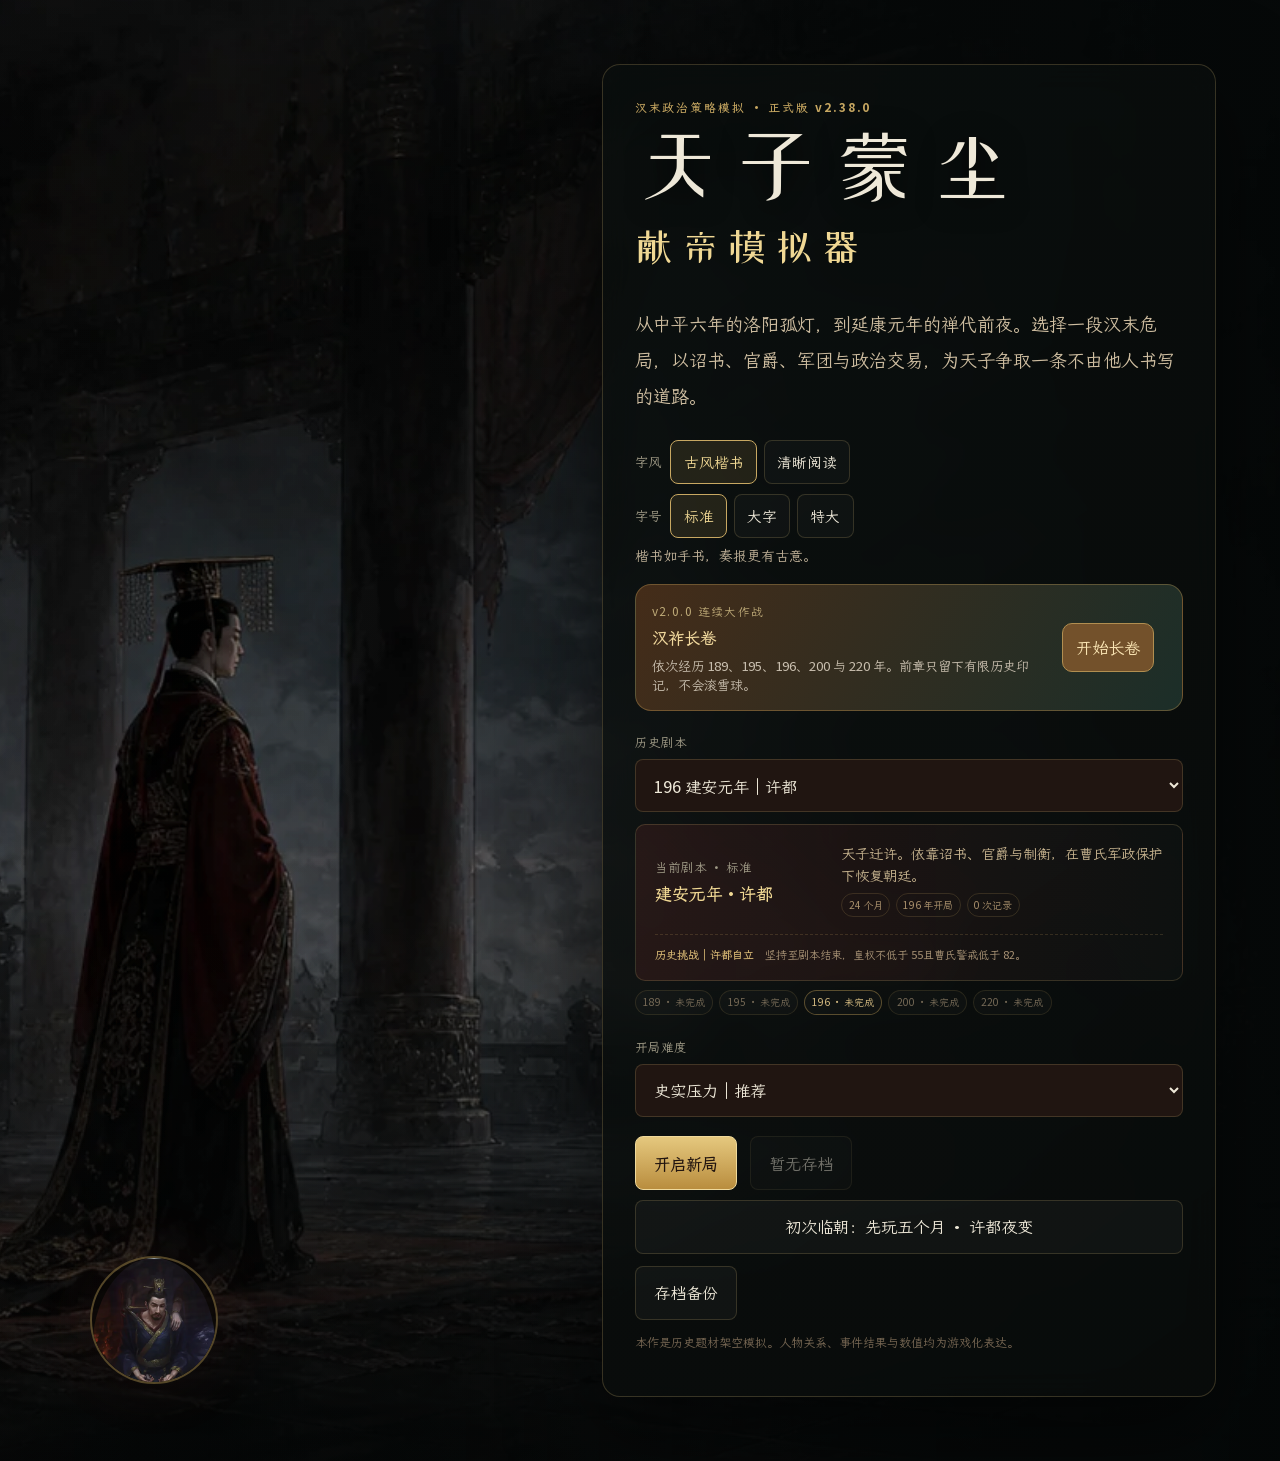
==== commit aea1f672: "发布: v2.38.0 圣旨常用写法与示范改写 - 整理46句覆盖全部政务的常用写法（P01–P46）与9句防误伤用例（Q01–Q09），按用例补近义词：守备、驰援、运粮、调兵（撤军/班师等）、进军、" ====
--- a/index.html
+++ b/index.html
@@ -13,39 +13,39 @@
   <meta property="og:image" content="https://lv5accelerator-xy.github.io/xian-emperor-simulator/assets/images/illustrations/opening-palace.webp">
   <meta property="og:image:alt" content="暮色宫殿中，少年天子独立于阶前">
   <link rel="icon" type="image/svg+xml" href="assets/favicon.svg">
-  <script src="src/storage-feedback.js?v=2.37.0"></script>
-  <script src="src/typography.js?v=2.37.0"></script>
-  <script src="src/reading-settings.js?v=2.37.0"></script>
-  <title>天子蒙尘：献帝模拟器 v2.37.0</title>
+  <script src="src/storage-feedback.js?v=2.38.0"></script>
+  <script src="src/typography.js?v=2.38.0"></script>
+  <script src="src/reading-settings.js?v=2.38.0"></script>
+  <title>天子蒙尘：献帝模拟器 v2.38.0</title>
   <!-- 题名字体只在网页服务器上预加载。双击 index.html 以 file:// 打开时，带 crossorigin 的字体预加载会被浏览器按跨域拦截并在控制台报错；字体本身仍由样式表正常加载。 -->
   <script>if (location.protocol !== "file:") { const link = document.createElement("link"); link.rel = "preload"; link.href = "assets/fonts/zcool-xiaowei-game-core.woff2?v=f32210facb"; link.as = "font"; link.type = "font/woff2"; link.crossOrigin = "anonymous"; document.head.appendChild(link); }</script>
-  <link rel="stylesheet" href="styles.css?v=2.37.0">
+  <link rel="stylesheet" href="styles.css?v=2.38.0">
   <link rel="stylesheet" href="src/world.css?v=1.5.1">
   <link rel="stylesheet" href="src/decree-world.css?v=1.5.1">
-  <link rel="stylesheet" href="src/strategy-network.css?v=2.37.0">
-  <link rel="stylesheet" href="src/decree-confirmation.css?v=1.5.1">
-  <link rel="stylesheet" href="src/army-system.css?v=2.37.0">
+  <link rel="stylesheet" href="src/strategy-network.css?v=2.38.0">
+  <link rel="stylesheet" href="src/decree-confirmation.css?v=2.38.0">
+  <link rel="stylesheet" href="src/army-system.css?v=2.38.0">
   <link rel="stylesheet" href="src/court-politics.css?v=1.5.1">
   <link rel="stylesheet" href="src/scenario-system.css?v=1.5.1">
   <link rel="stylesheet" href="src/portraits.css?v=1.5.1">
   <link rel="stylesheet" href="src/audio.css?v=1.5.1">
   <link rel="stylesheet" href="src/imperial-progress.css?v=1.5.1">
-  <link rel="stylesheet" href="src/grand-map.css?v=2.37.0">
+  <link rel="stylesheet" href="src/grand-map.css?v=2.38.0">
   <link rel="stylesheet" href="src/campaign-evolution.css?v=1.5.1">
   <link rel="stylesheet" href="src/command-center.css?v=2.5.0-r2">
   <link rel="stylesheet" href="src/character-memory.css?v=1.7.0">
   <link rel="stylesheet" href="src/world-marks.css?v=1.8.0">
   <link rel="stylesheet" href="src/historian.css?v=1.9.0">
   <link rel="stylesheet" href="src/dynasty-saga.css?v=2.0.0">
-  <link rel="stylesheet" href="src/monthly-flow.css?v=2.37.0">
+  <link rel="stylesheet" href="src/monthly-flow.css?v=2.38.0">
   <link rel="stylesheet" href="src/consequence-echoes.css?v=2.2.0">
-  <link rel="stylesheet" href="src/short-challenges.css?v=2.37.0">
+  <link rel="stylesheet" href="src/short-challenges.css?v=2.38.0">
   <link rel="stylesheet" href="src/weekly-challenge.css?v=2.4.0">
   <link rel="stylesheet" href="src/final-verdict.css?v=2.5.0">
   <link rel="stylesheet" href="src/ui.css?v=1.5.1">
-  <link rel="stylesheet" href="src/font-faces.css?v=2.37.0">
-  <link rel="stylesheet" href="src/visual-refresh.css?v=2.37.0">
-  <link rel="stylesheet" href="src/ui-refresh-v280.css?v=2.37.0">
+  <link rel="stylesheet" href="src/font-faces.css?v=2.38.0">
+  <link rel="stylesheet" href="src/visual-refresh.css?v=2.38.0">
+  <link rel="stylesheet" href="src/ui-refresh-v280.css?v=2.38.0">
   <link rel="stylesheet" href="src/causal-court.css?v=2.9.0">
   <link rel="stylesheet" href="src/quarterly-agenda.css?v=2.10.0">
   <link rel="stylesheet" href="src/council-advice.css?v=2.11.0">
@@ -54,11 +54,11 @@
   <link rel="stylesheet" href="src/gameplay-polish.css?v=2.14.0">
   <link rel="stylesheet" href="src/action-feedback.css?v=2.15.0">
   <link rel="stylesheet" href="src/decree-helper.css?v=2.16.0">
-  <link rel="stylesheet" href="src/monthly-safety.css?v=2.37.0">
-  <link rel="stylesheet" href="src/typography.css?v=2.37.0">
-  <link rel="stylesheet" href="src/monthly-report.css?v=2.37.0">
-  <link rel="stylesheet" href="src/reading-settings.css?v=2.37.0">
-  <link rel="stylesheet" href="src/scenario-220-story.css?v=2.37.0">
+  <link rel="stylesheet" href="src/monthly-safety.css?v=2.38.0">
+  <link rel="stylesheet" href="src/typography.css?v=2.38.0">
+  <link rel="stylesheet" href="src/monthly-report.css?v=2.38.0">
+  <link rel="stylesheet" href="src/reading-settings.css?v=2.38.0">
+  <link rel="stylesheet" href="src/scenario-220-story.css?v=2.38.0">
 </head>
 <body>
   <noscript><div class="noscript">本游戏需要启用 JavaScript。</div></noscript>
@@ -69,7 +69,7 @@
       <span class="start-emblem" aria-hidden="true"><span>汉</span></span>
     </figure>
     <div class="start-copy">
-      <p class="eyebrow">汉末政治策略模拟 · 正式版 v2.37.0</p>
+      <p class="eyebrow">汉末政治策略模拟 · 正式版 v2.38.0</p>
       <h1>天子蒙尘</h1>
       <h2>献帝模拟器</h2>
       <p class="start-intro">从中平六年的洛阳孤灯，到延康元年的禅代前夜。选择一段汉末危局，以诏书、官爵、军团与政治交易，为天子争取一条不由他人书写的道路。</p>
@@ -169,7 +169,7 @@
       </div>
     </main>
 
-    <footer class="game-footer"><span>v2.37.0 · 和而有信</span><span>Ctrl + S 手动保存</span></footer>
+    <footer class="game-footer"><span>v2.38.0 · 和而有信</span><span>Ctrl + S 手动保存</span></footer>
   </div>
 
   <div id="modal-backdrop" class="modal-backdrop hidden" role="presentation"><section class="modal" role="dialog" aria-modal="true" aria-labelledby="modal-title" tabindex="-1"><header><span class="modal-seal" aria-hidden="true">诏</span><h2 id="modal-title">御前处分</h2></header><div id="modal-body" class="modal-body"></div><footer><button id="modal-cancel" class="secondary-button" type="button">取消</button><button id="modal-confirm" class="primary-button" type="button">确定</button></footer></section></div>
@@ -185,14 +185,14 @@
 
   <div id="toast-container" class="toast-container" aria-live="polite"></div>
 
-  <script src="src/edict-rules.js?v=2.37.0"></script>
-  <script src="src/data.js?v=2.37.0"></script>
-  <script src="src/character-availability.js?v=2.37.0"></script>
+  <script src="src/edict-rules.js?v=2.38.0"></script>
+  <script src="src/data.js?v=2.38.0"></script>
+  <script src="src/character-availability.js?v=2.38.0"></script>
   <script src="src/world-data.js?v=1.5.1"></script>
-  <script src="src/strategy-network-data.js?v=2.37.0"></script>
+  <script src="src/strategy-network-data.js?v=2.38.0"></script>
   <script src="src/army-data.js?v=1.5.1"></script>
   <script src="src/campaign-evolution-data.js?v=1.5.1"></script>
-  <script src="src/grand-map.js?v=2.37.0" data-geography-src="src/historical-geography-data.js?v=2.37.0"></script>
+  <script src="src/grand-map.js?v=2.38.0" data-geography-src="src/historical-geography-data.js?v=2.38.0"></script>
   <script src="src/portraits/liu_xie.js?v=1.5.1"></script>
   <script src="src/portraits/empress_fu.js?v=1.5.1"></script>
   <script src="src/portraits/dong_cheng.js?v=1.5.1"></script>
@@ -203,52 +203,52 @@
   <script src="src/portraits/yuan_shu.js?v=1.5.1"></script>
   <script src="src/portraits/liu_biao.js?v=1.5.1"></script>
   <script src="src/portraits/sun_ce.js?v=1.5.1"></script>
-  <script src="src/action-plans.js?v=2.37.0"></script>
-  <script src="src/monthly-safety.js?v=2.37.0"></script>
+  <script src="src/action-plans.js?v=2.38.0"></script>
+  <script src="src/monthly-safety.js?v=2.38.0"></script>
   <script src="src/action-feedback.js?v=2.15.0"></script>
-  <script src="src/scenario-220-story.js?v=2.37.0"></script>
-  <script src="src/diplomatic-endings.js?v=2.37.0"></script>
-  <script src="src/modal-focus.js?v=2.37.0"></script>
-  <script src="src/game.js?v=2.37.0"></script>
-  <script src="src/monthly-report.js?v=2.37.0"></script>
-  <script src="src/world-system.js?v=2.37.0"></script>
-  <script src="src/decree-world.js?v=2.37.0"></script>
-  <script src="src/lord-intentions.js?v=2.37.0"></script>
-  <script src="src/diplomatic-relations.js?v=2.37.0"></script>
-  <script src="src/alliance-diplomacy.js?v=2.37.0"></script>
-  <script src="src/strategy-network.js?v=2.37.0"></script>
-  <script src="src/decree-confirmation.js?v=2.37.0"></script>
-  <script src="src/decree-helper.js?v=2.37.0"></script>
-  <script src="src/army-system.js?v=2.37.0"></script>
-  <script src="src/court-politics.js?v=2.37.0"></script>
+  <script src="src/scenario-220-story.js?v=2.38.0"></script>
+  <script src="src/diplomatic-endings.js?v=2.38.0"></script>
+  <script src="src/modal-focus.js?v=2.38.0"></script>
+  <script src="src/game.js?v=2.38.0"></script>
+  <script src="src/monthly-report.js?v=2.38.0"></script>
+  <script src="src/world-system.js?v=2.38.0"></script>
+  <script src="src/decree-world.js?v=2.38.0"></script>
+  <script src="src/lord-intentions.js?v=2.38.0"></script>
+  <script src="src/diplomatic-relations.js?v=2.38.0"></script>
+  <script src="src/alliance-diplomacy.js?v=2.38.0"></script>
+  <script src="src/strategy-network.js?v=2.38.0"></script>
+  <script src="src/decree-confirmation.js?v=2.38.0"></script>
+  <script src="src/decree-helper.js?v=2.38.0"></script>
+  <script src="src/army-system.js?v=2.38.0"></script>
+  <script src="src/court-politics.js?v=2.38.0"></script>
   <script src="src/portraits.js?v=1.5.1"></script>
   <script src="src/imperial-progress-data.js?v=1.5.1"></script>
-  <script src="src/imperial-progress.js?v=2.37.0"></script>
-  <script src="src/campaign-evolution.js?v=2.37.0"></script>
-  <script src="src/command-center.js?v=2.37.0"></script>
-  <script src="src/character-memory.js?v=2.37.0"></script>
-  <script src="src/world-marks.js?v=2.37.0"></script>
-  <script src="src/historian.js?v=2.37.0"></script>
-  <script src="src/dynasty-saga.js?v=2.37.0"></script>
-  <script src="src/monthly-flow.js?v=2.37.0"></script>
-  <script src="src/consequence-echoes.js?v=2.37.0"></script>
-  <script src="src/short-score.js?v=2.37.0"></script>
-  <script src="src/short-review.js?v=2.37.0"></script>
-  <script src="src/same-challenge.js?v=2.37.0"></script>
-  <script src="src/short-challenges.js?v=2.37.0"></script>
-  <script src="src/weekly-challenge.js?v=2.37.0"></script>
-  <script src="src/final-verdict.js?v=2.37.0"></script>
-  <script src="src/causal-court.js?v=2.37.0"></script>
-  <script src="src/quarterly-agenda.js?v=2.37.0"></script>
-  <script src="src/council-advice.js?v=2.37.0"></script>
-  <script src="src/regional-echoes.js?v=2.37.0"></script>
-  <script src="src/imperial-paths.js?v=2.37.0"></script>
+  <script src="src/imperial-progress.js?v=2.38.0"></script>
+  <script src="src/campaign-evolution.js?v=2.38.0"></script>
+  <script src="src/command-center.js?v=2.38.0"></script>
+  <script src="src/character-memory.js?v=2.38.0"></script>
+  <script src="src/world-marks.js?v=2.38.0"></script>
+  <script src="src/historian.js?v=2.38.0"></script>
+  <script src="src/dynasty-saga.js?v=2.38.0"></script>
+  <script src="src/monthly-flow.js?v=2.38.0"></script>
+  <script src="src/consequence-echoes.js?v=2.38.0"></script>
+  <script src="src/short-score.js?v=2.38.0"></script>
+  <script src="src/short-review.js?v=2.38.0"></script>
+  <script src="src/same-challenge.js?v=2.38.0"></script>
+  <script src="src/short-challenges.js?v=2.38.0"></script>
+  <script src="src/weekly-challenge.js?v=2.38.0"></script>
+  <script src="src/final-verdict.js?v=2.38.0"></script>
+  <script src="src/causal-court.js?v=2.38.0"></script>
+  <script src="src/quarterly-agenda.js?v=2.38.0"></script>
+  <script src="src/council-advice.js?v=2.38.0"></script>
+  <script src="src/regional-echoes.js?v=2.38.0"></script>
+  <script src="src/imperial-paths.js?v=2.38.0"></script>
   <script src="src/audio-data.js?v=1.5.1"></script>
   <script src="src/audio-tracks.js?v=1.5.1"></script>
-  <script src="src/audio.js?v=2.37.0"></script>
+  <script src="src/audio.js?v=2.38.0"></script>
   <script src="src/ui.js?v=2.6.1"></script>
-  <script src="src/ui-refresh-v280.js?v=2.37.0"></script>
-  <script src="src/gameplay-polish.js?v=2.37.0"></script>
-  <script src="src/save-backups.js?v=2.37.0"></script>
+  <script src="src/ui-refresh-v280.js?v=2.38.0"></script>
+  <script src="src/gameplay-polish.js?v=2.38.0"></script>
+  <script src="src/save-backups.js?v=2.38.0"></script>
 </body>
 </html>
--- a/src/decree-confirmation.css
+++ b/src/decree-confirmation.css
@@ -28,3 +28,11 @@
 .decree-confirmation-note{margin:.85rem 0 0;color:#746b61;font-size:.66rem;line-height:1.5}
 .decree-confirmation-window>footer{display:flex;justify-content:flex-end;gap:.65rem;padding:.85rem 1.2rem;border-top:1px solid rgba(222,185,105,.12);background:rgba(255,255,255,.012)}
 @media(max-width:640px){.decree-confirmation-overlay{padding:.45rem}.decree-confirmation-window{max-height:96vh}.decree-confirmation-grid{grid-template-columns:1fr}.decree-confirmation-promises ul{grid-template-columns:1fr}}
+
+/* v2.38 识别不出具体政务时的示范写法，可点选填回圣旨 */
+.decree-confirmation-suggestions { margin-top: .8rem; padding: .7rem .8rem; border: 1px solid rgba(212, 173, 93, .32); border-radius: 9px; background: rgba(212, 173, 93, .07); }
+.decree-confirmation-suggestions strong { color: var(--gold2, #f0d58f); }
+.decree-confirmation-suggestions p { margin: .3rem 0 .5rem; color: #d6c6a6; font-size: .86rem; }
+.decree-confirmation-suggestions div { display: flex; flex-wrap: wrap; gap: .4rem; }
+.decree-confirmation-suggestions button { min-height: 40px; padding: .4rem .7rem; border: 1px solid rgba(212, 173, 93, .45); border-radius: 7px; background: rgba(255, 255, 255, .04); color: #f0dcb0; font: inherit; cursor: pointer; }
+.decree-confirmation-suggestions button:focus-visible { outline: 2px solid var(--gold2, #f0d58f); outline-offset: 2px; }
--- a/src/font-faces.css
+++ b/src/font-faces.css
@@ -13,11 +13,11 @@
 
 @font-face {
   font-family: "Xian Display";
-  src: url("../assets/fonts/zcool-xiaowei-game-rest.woff2?v=f608f0b3a6") format("woff2");
+  src: url("../assets/fonts/zcool-xiaowei-game-rest.woff2?v=b796273080") format("woff2");
   font-style: normal;
   font-weight: 400;
   font-display: swap;
-  unicode-range: U+4E03, U+4E07, U+4E13, U+4E15-4E16, U+4E1A, U+4E30, U+4E32, U+4E3D-4E3E, U+4E45, U+4E48, U+4E4C, U+4E4E, U+4E60-4E61, U+4E86, U+4E88, U+4E8F, U+4E92, U+4E9B, U+4EA6-4EA7, U+4EAB, U+4EB2, U+4EC0-4EC1, U+4EC6, U+4ECA-4ECB, U+4ED5, U+4ED7-4ED8, U+4EEC, U+4EF2, U+4EFF, U+4F0D, U+4F0F-4F11, U+4F17, U+4F20, U+4F2A, U+4F2F, U+4F34, U+4F38, U+4F3A, U+4F4F-4F50, U+4F55, U+4F69, U+4F73, U+4F88, U+4F8D, U+4FA7, U+4FB5, U+4FBF, U+4FD8, U+4FED, U+4FF8, U+500D, U+5012, U+5019-501A, U+501F, U+503E, U+5047, U+505C, U+5065, U+50A8, U+50AC, U+50ED, U+5112, U+5146, U+5149, U+514B, U+5151, U+515C, U+517C, U+5192, U+5195, U+5197, U+51A0, U+51AC, U+51AF, U+51B5, U+51BB, U+51CF, U+51ED, U+51FD, U+5200, U+5219-521B, U+5220, U+5224, U+5237, U+523B, U+5251, U+5269-526A, U+526F, U+527F, U+529E, U+52A9, U+52B1, U+52C3, U+52C7, U+52D8, U+52DF, U+52E4, U+52FE-52FF, U+5305, U+5319, U+5339, U+533B, U+5343, U+534A, U+534E, U+5352-5353, U+5355-5356, U+5360, U+5384, U+538C, U+539A, U+53BB, U+53C2, U+53C8, U+53CB-53CC, U+53DB, U+53E0, U+53E3, U+53E5, U+53F3, U+5403, U+540F, U+5411, U+5417, U+541B, U+541E, U+542B-542C, U+5448, U+544A, U+5458, U+5468, U+547C, U+54BD, U+54EA, U+54ED, U+552F, U+5546, U+5589, U+5598, U+5609, U+5664, U+566C, U+56F4, U+5708, U+571F, U+5742, U+574F-5750, U+5757, U+5760, U+5766, U+578B, U+57A3, U+57FA, U+5883, U+5899, U+58A8, U+58EE, U+591F, U+5931, U+5934, U+5939-593A, U+594B, U+5954, U+5957, U+5960, U+5962, U+5979, U+5984, U+59A5, U+59D3-59D4, U+59FF, U+5B5D, U+5B66, U+5B81, U+5B85, U+5B8F, U+5B9C, U+5BA1-5BA3, U+5BB3-5BB4, U+5BCC, U+5BD2, U+5BDF, U+5BFB, U+5C09-5C0A, U+5C11, U+5C24, U+5C31, U+5C39, U+5C45, U+5C4A, U+5C61, U+5C65, U+5C6F, U+5C81, U+5CD9, U+5CF0, U+5D24, U+5D29, U+5D4C, U+5DDD, U+5DE1-5DE2, U+5DE6, U+5DE8-5DE9, U+5DEE, U+5DF1, U+5DFE, U+5E01-5E02, U+5E05, U+5E0C, U+5E1B-5E1C, U+5E26-5E27, U+5E2D, U+5E7C, U+5E94, U+5E9F, U+5EA7, U+5EAD, U+5EEA, U+5F03, U+5F26, U+5F39, U+5F6A, U+5F70-5F71, U+5F7B, U+5F81, U+5F88, U+5F97, U+5FAA, U+5FAE, U+5FC5-5FC6, U+5FCD, U+5FD7-5FD9, U+5FE7, U+5FEB, U+5FF5, U+5FFD, U+6000, U+600E, U+6012, U+6015, U+6025, U+6028, U+6069, U+606D, U+606F, U+6076, U+6084, U+6089, U+6096, U+60A6, U+60AC, U+60CA, U+60D5, U+60DC, U+60DF-60E0, U+60F3, U+610D, U+6162, U+6167, U+61BE, U+61C2, U+61FF, U+6208, U+620E, U+6211, U+621A, U+622A, U+6234, U+6237, U+623F, U+624D-624E, U+6258, U+6269, U+626B, U+626D-626E, U+6276, U+6279, U+627C, U+627E, U+6284, U+6289-628A, U+6295, U+6298, U+629B, U+62B5, U+62B9, U+62BC, U+62C6, U+62D2, U+62DB-62DC, U+62E2, U+62E5, U+62E8, U+62F7, U+631F, U+6324, U+632B, U+632F, U+6355, U+6388-6389, U+638C, U+63A3, U+63A9-63AA, U+63B7, U+63D2, U+63E1, U+641C, U+643A, U+6446-6447, U+6491, U+64A4, U+64AD, U+64C5, U+64CE, U+64E2, U+6500, U+654C, U+654F, U+6551, U+6559, U+655B, U+6562-6563, U+656C, U+6597, U+65A1, U+65A5, U+65C1, U+65C5, U+65CB, U+65CF, U+65D7, U+65E2, U+65E6, U+65E9, U+65EC, U+660C, U+662D, U+6653-6654, U+6656, U+666E, U+667A, U+6697, U+66AE, U+66B4, U+66F0, U+66FE, U+670D, U+6714-6715, U+6717, U+672D, U+6742, U+674E, U+6768, U+677E, U+6781, U+6784, U+6790, U+6797, U+67AF, U+67C4, U+67D0, U+67D3, U+67EF, U+67F1, U+6821, U+6837, U+6839, U+6842, U+6853, U+68A6-68A7, U+68B0, U+68CB, U+68DA, U+690D, U+69A8, U+6A2A, U+6A84, U+6B20, U+6B32, U+6B3E, U+6B67, U+6B7B, U+6B8A-6B8B, U+6BBF, U+6BC1, U+6BCB, U+6BEB, U+6C14, U+6C38, U+6C42, U+6C47, U+6C5B-6C5C, U+6C61, U+6C7E, U+6C81-6C82, U+6C89, U+6C9B, U+6CA1, U+6CAB, U+6CB1, U+6CC9, U+6CD5, U+6CD7, U+6CDE, U+6CE2, U+6CE5, U+6CE8, U+6CFD-6CFE, U+6D1E, U+6D32, U+6D3D-6D3E, U+6D45, U+6D4F, U+6D53, U+6D6A, U+6D89, U+6D8C, U+6DA8, U+6DBF, U+6DC6, U+6DE4, U+6DF1, U+6DF7, U+6E0A, U+6E10, U+6E14, U+6E20, U+6E29, U+6E32, U+6E34, U+6E56, U+6E83, U+6EA2, U+6EAF, U+6EB1, U+6EC7, U+6ECB, U+6ED1, U+6EDE, U+6EE1, U+6EE5, U+6F0F, U+6F15, U+6F33, U+6F5C, U+6F9C, U+6FD2, U+6FE1, U+706B, U+706D, U+707E, U+70C8, U+70E7, U+70EC-70ED, U+70FD, U+7109, U+7115, U+711A, U+7126, U+7136, U+7167, U+7184, U+719F, U+71C3, U+71E7, U+7231, U+7247, U+724C-724D, U+7272, U+7275, U+727A, U+728D, U+72B9, U+72FC, U+731C, U+7384, U+73CD, U+73ED, U+7405, U+7441, U+745E, U+74E6, U+7530, U+7533, U+7535, U+753B, U+7545, U+754F, U+756A, U+7586, U+758F, U+75AB, U+75B2, U+75BE, U+75C5, U+75C7, U+75D5, U+767B, U+767D, U+7686, U+76C6, U+76CF, U+76D6-76D7, U+76DB, U+7709, U+773A, U+773C, U+7763, U+77DC, U+77E5, U+7801, U+7834, U+7840, U+786C, U+788D, U+7891, U+795E, U+7978, U+7984, U+79BB, U+79CB, U+79CD, U+79E9, U+79EF-79F0, U+79FB, U+7A00, U+7A0D-7A0E, U+7A3F, U+7A76, U+7A7F, U+7A97-7A98, U+7AD9, U+7ADE-7ADF, U+7AED, U+7AEF, U+7B0F, U+7B11, U+7B14, U+7B26, U+7B54, U+7B5B, U+7B75, U+7B7E, U+7BA1, U+7C3F, U+7CA5, U+7CB9, U+7CBE, U+7CCA, U+7D22, U+7D27, U+7D2F, U+7E41, U+7EA2, U+7EA7, U+7EAA, U+7EAF, U+7EB2-7EB3, U+7EB5, U+7EB7-7EB8, U+7EBD, U+7EC3-7EC4, U+7ED5, U+7ED8-7ED9, U+7EDD, U+7EE2-7EE3, U+7EEA, U+7EF6, U+7EFC, U+7F04, U+7F16, U+7F1A, U+7F2E, U+7F57, U+7F5A, U+7F62, U+7F6A, U+7F8C, U+7FBD, U+7FCA, U+7FFC, U+8001, U+8003, U+8010, U+8033, U+8058, U+805A, U+8098, U+80AF, U+80C1, U+80C6, U+80E1, U+8109, U+8111, U+811A, U+8131, U+8150, U+8179, U+820C-820D, U+822C, U+826F-8270, U+82A5, U+82BD, U+82CD, U+82CF, U+82DF, U+8303, U+8340, U+8349, U+83AB, U+83B1, U+83DF, U+840C, U+8425, U+843D, U+8457, U+8463, U+8482, U+84C4, U+8521, U+85E9, U+85FB, U+864E-864F, U+8651, U+865A, U+865E, U+867D, U+878D, U+8821, U+8840, U+8854, U+8863, U+88AD, U+88C2, U+88C5, U+8912, U+89C2, U+89C4-89C6, U+89C9-89CA, U+89CE, U+89D2, U+89E3, U+8A89, U+8BA1, U+8BA5, U+8BA9, U+8BAD, U+8BB2, U+8BC6, U+8BCD, U+8BDB, U+8BDD, U+8BE2, U+8BE5, U+8BEB, U+8BED, U+8BEF, U+8BF1, U+8BF4, U+8BFA, U+8BFE, U+8C01, U+8C08, U+8C0D, U+8C13, U+8C15, U+8C23, U+8C25-8C26, U+8C37, U+8C41, U+8C6A, U+8D1D, U+8D21, U+8D23, U+8D27-8D28, U+8D2A, U+8D2C-8D2D, U+8D2F, U+8D35, U+8D38, U+8D3C, U+8D3E, U+8D4B-8D4C, U+8D56, U+8D60, U+8D62, U+8D66, U+8D6B, U+8D70, U+8D75, U+8D81, U+8D85, U+8D8A, U+8DBE, U+8DCC, U+8DD1, U+8DDD, U+8DE8, U+8EAB, U+8F66, U+8F6C, U+8F6E, U+8F7D, U+8F85, U+8F8E, U+8F91, U+8F93, U+8F9E-8F9F, U+8FA8-8FA9, U+8FC5, U+8FCE, U+8FD9, U+8FDC-8FDD, U+8FDF, U+8FF0, U+8FF7, U+8FF9, U+9003, U+9006, U+9010, U+9012, U+901D, U+901F, U+9022, U+903B, U+903E, U+9047, U+904D, U+9057, U+9065, U+906D, U+907F, U+9091, U+90AA, U+90BB, U+90ED, U+914D, U+9152, U+9175, U+91C7, U+91CA, U+91CC, U+9274, U+949F, U+94A5, U+94BA, U+94C1, U+94C3, U+94DC, U+94E8, U+94F6, U+94FE, U+9500, U+950B, U+9510, U+9519-951A, U+955D, U+95EE, U+95F2, U+95FB, U+9600-9601, U+9619, U+963B, U+9644, U+9646, U+964C, U+965B, U+9664, U+9676, U+9686, U+9694, U+9698-9699, U+969C, U+96C1, U+96C5, U+96D2, U+96E8, U+9707, U+971C, U+9756, U+9759, U+975E, U+987E, U+9882, U+9887, U+988D, U+9891, U+989C, U+98DE-98DF, U+9965, U+996E, U+9975, U+9977, U+9996, U+9A71, U+9A73, U+9A7B, U+9A7F, U+9A84, U+9A91, U+9AA8, U+9C9C, U+9E7F, U+9ECE, U+9ED8, U+9EDC, U+9F0E, U+9F20, U+9F50, U+9F99;
+  unicode-range: U+4E03, U+4E07, U+4E13, U+4E15-4E16, U+4E1A, U+4E30, U+4E32, U+4E3D-4E3E, U+4E45, U+4E48, U+4E4C, U+4E4E, U+4E60-4E61, U+4E86, U+4E88, U+4E8F, U+4E92, U+4E9B, U+4EA6-4EA7, U+4EAB, U+4EAE, U+4EB2, U+4EC0-4EC1, U+4EC6, U+4ECA-4ECB, U+4ED5, U+4ED7-4ED8, U+4EEC, U+4EF2, U+4EFF, U+4F0D, U+4F0F-4F11, U+4F17, U+4F20, U+4F2A, U+4F2F, U+4F34, U+4F38, U+4F3A, U+4F4F-4F50, U+4F55, U+4F69, U+4F73, U+4F88, U+4F8D, U+4FA7, U+4FB5, U+4FBF, U+4FD8, U+4FED, U+4FF8, U+500D, U+5012, U+5019-501A, U+501F, U+503E, U+5047, U+505C, U+5065, U+50A8, U+50AC, U+50CF, U+50ED, U+50FB, U+5112, U+5146, U+5149, U+514B, U+5151, U+515C, U+517C, U+5192, U+5195, U+5197, U+51A0, U+51AC, U+51AF, U+51B5, U+51BB, U+51CF, U+51E0, U+51ED, U+51FD, U+5200, U+5212, U+5219-521B, U+5220, U+5224, U+5237, U+523B, U+5251, U+5269-526A, U+526F, U+527F, U+529E, U+52A9, U+52B1, U+52C3, U+52C7, U+52D8, U+52DF, U+52E4, U+52FE-52FF, U+5305, U+5319, U+5339, U+533B, U+5343, U+534A, U+534E, U+5352-5353, U+5355-5356, U+5360-5361, U+5384, U+538C, U+539A, U+53BB, U+53C2, U+53C8, U+53CB-53CC, U+53DB, U+53E0, U+53E3, U+53E5, U+53F3, U+5403, U+540F, U+5411, U+5417, U+541B, U+541E, U+542B-542C, U+5448, U+544A, U+5458, U+5468, U+547C, U+54BD, U+54EA, U+54ED, U+552F, U+5546, U+5589, U+5598, U+5609, U+5664, U+566C, U+56F4, U+5706, U+5708, U+571F, U+5740, U+5742, U+574F-5750, U+5757, U+5760, U+5766, U+578B, U+57A3, U+57FA, U+5883, U+5899, U+58A8, U+58EE, U+591F, U+5931, U+5934, U+5939-593A, U+594B, U+5954, U+5957, U+5960, U+5962, U+5979, U+5984, U+59A5, U+59D3-59D4, U+59FF, U+5B5D, U+5B66, U+5B81, U+5B85, U+5B8F, U+5B9C, U+5BA1-5BA3, U+5BB3-5BB4, U+5BCC, U+5BD2, U+5BDF, U+5BF8, U+5BFB, U+5C09-5C0A, U+5C11, U+5C24, U+5C31, U+5C39-5C3A, U+5C45, U+5C49-5C4A, U+5C61, U+5C65, U+5C6F, U+5C81, U+5CD9, U+5CF0, U+5D24, U+5D29, U+5D4C, U+5DDD, U+5DE1-5DE2, U+5DE6, U+5DE8-5DE9, U+5DEE, U+5DF1, U+5DFE, U+5E01-5E02, U+5E05, U+5E0C, U+5E1B-5E1C, U+5E26-5E27, U+5E2D, U+5E7C, U+5E94, U+5E9F, U+5EA7, U+5EAD, U+5ED3, U+5EEA, U+5F03, U+5F26, U+5F39, U+5F6A, U+5F70-5F71, U+5F7B, U+5F81, U+5F88, U+5F97, U+5FAA, U+5FAD-5FAE, U+5FC5-5FC6, U+5FCD, U+5FD7-5FD9, U+5FE7, U+5FEB, U+5FF5, U+5FFD, U+6000, U+600E, U+6012, U+6015, U+6025, U+6028, U+6069, U+606D, U+606F, U+6076, U+6084, U+6089, U+6096, U+60A6, U+60AC, U+60CA, U+60D5, U+60DC, U+60DF-60E0, U+60F3, U+610D, U+6162, U+6167, U+61BE, U+61C2, U+61FF, U+6208, U+620E, U+6211, U+621A, U+622A, U+6234, U+6237, U+623F, U+624D-624E, U+6258, U+6269, U+626B, U+626D-626E, U+6276, U+6279, U+627C, U+627E, U+6284, U+6289-628A, U+6295, U+6298, U+629B, U+62B5, U+62B9, U+62BC-62BD, U+62C6, U+62C9, U+62D2, U+62DB-62DC, U+62E2, U+62E5-62E6, U+62E8, U+62F7, U+631F, U+6321, U+6324, U+632A-632B, U+632F, U+6355, U+6388-6389, U+638C, U+63A3, U+63A9-63AA, U+63B7, U+63CF, U+63D2, U+63E1, U+641C, U+643A, U+6446-6447, U+6491, U+64A4, U+64AD, U+64C5, U+64CE, U+64E2, U+6500, U+654C, U+654F, U+6551, U+6559, U+655B, U+6562-6563, U+656C, U+6597, U+65A1, U+65A5, U+65C1, U+65C5, U+65CB, U+65CF, U+65D7, U+65E2, U+65E6, U+65E9, U+65EC, U+660C, U+662D, U+6653-6654, U+6656, U+666E, U+667A, U+6697, U+66AE, U+66B4, U+66F0, U+66FE, U+670D, U+6714-6715, U+6717, U+672D, U+6742, U+674E, U+6768, U+677E-677F, U+6781, U+6784, U+6790, U+6797, U+67AF, U+67C4, U+67D0, U+67D3, U+67EF, U+67F1, U+6821, U+6837, U+6839, U+6842, U+6846, U+684C, U+6853, U+68A6-68A7, U+68B0, U+68CB, U+68DA, U+690D, U+69A8, U+6A2A, U+6A84, U+6B20, U+6B32, U+6B3E, U+6B67, U+6B7B, U+6B8A-6B8B, U+6BBF, U+6BC1, U+6BCB, U+6BEB, U+6C14, U+6C38, U+6C42, U+6C47, U+6C5B-6C5C, U+6C61, U+6C7E, U+6C81-6C82, U+6C89, U+6C9B, U+6CA1, U+6CAB, U+6CB1, U+6CC9, U+6CD5, U+6CD7, U+6CDE, U+6CE2, U+6CE5, U+6CE8, U+6CFD-6CFE, U+6D1E, U+6D32, U+6D3D-6D3E, U+6D45, U+6D4F, U+6D53, U+6D6A, U+6D6E, U+6D89, U+6D8C, U+6DA8, U+6DBF, U+6DC6, U+6DE1, U+6DE4, U+6DF1, U+6DF7, U+6E0A, U+6E10, U+6E14, U+6E20, U+6E29, U+6E32, U+6E34, U+6E56, U+6E83, U+6EA2, U+6EAF, U+6EB1, U+6EC7, U+6ECB, U+6ED1, U+6EDE, U+6EE1, U+6EE5, U+6F0F, U+6F15, U+6F33, U+6F5C, U+6F9C, U+6FD2, U+6FE1, U+706B, U+706D, U+7070, U+707E, U+70C8, U+70E7, U+70EC-70ED, U+70FD, U+7109, U+7115, U+711A, U+7126, U+7136, U+7167, U+7184, U+719F, U+71C3, U+71E7, U+7231, U+7247, U+724C-724D, U+7272, U+7275, U+727A, U+728D, U+7292, U+72B9, U+72FC, U+731C, U+7384, U+73AF, U+73CD, U+73ED, U+7405, U+7441, U+745E, U+74E6, U+7530, U+7533, U+7535, U+753B, U+7545, U+754F, U+756A, U+7586, U+758F, U+75AB, U+75B2, U+75BE, U+75C5, U+75C7, U+75D5, U+767B, U+767D, U+7686, U+76C6, U+76CF, U+76D6-76D7, U+76DB, U+7709, U+773A, U+773C, U+7763, U+77DC, U+77E5, U+7801, U+7834, U+7840, U+786C, U+788D, U+7891, U+795E, U+7978, U+7984, U+79BB, U+79CB, U+79CD, U+79D2, U+79E9, U+79EF-79F0, U+79FB, U+7A00, U+7A0D-7A0E, U+7A3F, U+7A76, U+7A7F, U+7A97-7A98, U+7AD9, U+7ADE-7ADF, U+7AED, U+7AEF, U+7B0F, U+7B11, U+7B14, U+7B26, U+7B54, U+7B5B, U+7B75, U+7B7E, U+7BA1, U+7C3F, U+7CA5, U+7CB9, U+7CBE, U+7CCA, U+7D20, U+7D22, U+7D27, U+7D2F, U+7E41, U+7EA2, U+7EA7, U+7EAA, U+7EAF, U+7EB2-7EB3, U+7EB5, U+7EB7-7EB8, U+7EBD, U+7EC3-7EC4, U+7ED5, U+7ED8-7ED9, U+7EDD, U+7EE2-7EE3, U+7EEA, U+7EF5-7EF6, U+7EFC, U+7F04, U+7F16, U+7F18, U+7F1A, U+7F2E, U+7F57, U+7F5A, U+7F62, U+7F6A, U+7F8C, U+7FBD, U+7FCA, U+7FFC, U+8001, U+8003, U+8010, U+8033, U+8058, U+805A, U+8083, U+8098, U+80AF, U+80C1, U+80C6, U+80E1, U+8109, U+8111, U+811A, U+8131, U+8150, U+8179, U+820C-820D, U+822C, U+826F-8270, U+82A5, U+82BD, U+82CD, U+82CF, U+82DF, U+8303, U+8340, U+8349, U+83AB, U+83B1, U+83DF, U+840C, U+8425, U+843D, U+8457, U+8463, U+8482, U+84C4, U+8521, U+85E9, U+85FB, U+864E-864F, U+8651, U+865A, U+865E, U+867D, U+878D, U+8821, U+8832, U+8840, U+8854, U+8863, U+88AD, U+88C2, U+88C5, U+8912, U+89C2, U+89C4-89C6, U+89C9-89CA, U+89CE, U+89D2, U+89E3, U+8A89, U+8BA1, U+8BA5, U+8BA9, U+8BAD, U+8BB2, U+8BC6, U+8BCD, U+8BDB, U+8BDD, U+8BE2, U+8BE5, U+8BEB, U+8BED, U+8BEF, U+8BF1, U+8BF4, U+8BFA, U+8BFE, U+8C01, U+8C08, U+8C0D, U+8C13, U+8C15, U+8C23, U+8C25-8C26, U+8C37, U+8C41, U+8C6A, U+8D1D, U+8D21, U+8D23, U+8D27-8D28, U+8D2A, U+8D2C-8D2D, U+8D2F, U+8D34-8D35, U+8D38, U+8D3C, U+8D3E, U+8D4B-8D4C, U+8D56, U+8D60, U+8D62, U+8D66, U+8D6B, U+8D70, U+8D75, U+8D81, U+8D85, U+8D8A, U+8DBE, U+8DCC, U+8DD1, U+8DDD, U+8DDF, U+8DE8, U+8EAB, U+8F66, U+8F6C, U+8F6E, U+8F7D, U+8F85, U+8F8E, U+8F91, U+8F93, U+8F9E-8F9F, U+8FA8-8FA9, U+8FC5, U+8FCE, U+8FD9, U+8FDC-8FDD, U+8FDF, U+8FF0, U+8FF7, U+8FF9, U+9003, U+9006, U+9010, U+9012, U+901D, U+901F, U+9022, U+903B, U+903E, U+9047, U+904D, U+9057, U+9065, U+906D-906E, U+907F, U+9091, U+90A3, U+90AA, U+90BB, U+90CA, U+90ED, U+914D, U+9152, U+9175, U+91C7, U+91CA, U+91CC, U+9274, U+949F, U+94A5, U+94AE, U+94BA, U+94C1, U+94C3, U+94DC, U+94E8, U+94F6, U+94FA, U+94FE, U+9500, U+950B, U+9510, U+9519-951A, U+955D, U+95EA, U+95EE, U+95F2, U+95FB, U+9600-9601, U+9619, U+963B, U+9644, U+9646, U+964C, U+965B, U+9664, U+9676, U+9686, U+9694, U+9698-9699, U+969C, U+96C1, U+96C5, U+96D2, U+96E8, U+9707, U+971C, U+9756, U+9759, U+975E, U+9769, U+987E, U+9882, U+9887, U+988D, U+9891, U+989C, U+98DE-98DF, U+9965, U+996E, U+9975, U+9977, U+9996, U+9A71, U+9A73, U+9A7B, U+9A7F, U+9A84, U+9A91, U+9AA8, U+9C9C, U+9E7F, U+9ECE, U+9ED8, U+9EDC, U+9F0E, U+9F20, U+9F50, U+9F99;
 }
 
 @font-face {
@@ -31,11 +31,11 @@
 
 @font-face {
   font-family: "Xian Serif SC";
-  src: url("../assets/fonts/noto-serif-sc-game-rest.woff2?v=f65894999c") format("woff2");
+  src: url("../assets/fonts/noto-serif-sc-game-rest.woff2?v=fa44a5d7af") format("woff2");
   font-style: normal;
   font-weight: 100 900;
   font-display: swap;
-  unicode-range: U+4E03, U+4E07, U+4E13, U+4E15-4E16, U+4E1A, U+4E30, U+4E32, U+4E3D-4E3E, U+4E45, U+4E48, U+4E4C, U+4E4E, U+4E60-4E61, U+4E86, U+4E88, U+4E8F, U+4E92, U+4E9B, U+4EA6-4EA7, U+4EAB, U+4EB2, U+4EC0-4EC1, U+4EC6, U+4ECA-4ECB, U+4ED5, U+4ED7-4ED8, U+4EEC, U+4EF2, U+4EFF, U+4F0D, U+4F0F-4F11, U+4F17, U+4F20, U+4F2A, U+4F2F, U+4F34, U+4F38, U+4F3A, U+4F4F-4F50, U+4F55, U+4F69, U+4F73, U+4F88, U+4F8D, U+4FA7, U+4FB5, U+4FBF, U+4FD8, U+4FED, U+4FF8, U+500D, U+5012, U+5019-501A, U+501F, U+503E, U+5047, U+505C, U+5065, U+5095, U+50A8, U+50AC, U+50ED, U+5112, U+5146, U+5149, U+514B, U+5151, U+515C, U+517C, U+5192, U+5195, U+5197, U+51A0, U+51AC, U+51AF, U+51B5, U+51BB, U+51CF, U+51ED, U+51FD, U+5200, U+5219-521B, U+5220, U+5224, U+5237, U+523B, U+5251, U+5269-526A, U+526F, U+527F, U+529E, U+52A9, U+52B1, U+52C3, U+52C7, U+52D8, U+52DF, U+52E4, U+52FE-52FF, U+5305, U+5319, U+5339, U+533B, U+5343, U+534A, U+534E, U+5352-5353, U+5355-5356, U+5360, U+5384, U+538C, U+539A, U+53BB, U+53C2, U+53C8, U+53CB-53CC, U+53DB, U+53E0, U+53E3, U+53E5, U+53F3, U+5403, U+540F, U+5411, U+5417, U+541B, U+541E, U+542B-542C, U+5448, U+544A, U+5458, U+5468, U+547C, U+54BD, U+54EA, U+54ED, U+552F, U+5546, U+5589, U+5598, U+5609, U+5664, U+566C, U+56F4, U+5708, U+571F, U+5742, U+574F-5750, U+5757, U+5760, U+5766, U+578B, U+57A3, U+57FA, U+5883, U+5899, U+58A8, U+58EE, U+591F, U+5931, U+5934, U+5939-593A, U+594B, U+5954, U+5957, U+5960, U+5962, U+5979, U+5984, U+59A5, U+59D3-59D4, U+59FF, U+5B5D, U+5B66, U+5B81, U+5B85, U+5B8F, U+5B9C, U+5BA1-5BA3, U+5BB3-5BB4, U+5BCC, U+5BD2, U+5BDF, U+5BFB, U+5C09-5C0A, U+5C11, U+5C24, U+5C31, U+5C39, U+5C45, U+5C4A, U+5C61, U+5C65, U+5C6F, U+5C81, U+5CD9, U+5CF0, U+5D24, U+5D29, U+5D4C, U+5DC2, U+5DDD, U+5DE1-5DE2, U+5DE6, U+5DE8-5DE9, U+5DEE, U+5DF1, U+5DFE, U+5E01-5E02, U+5E05, U+5E0C, U+5E1B-5E1C, U+5E26-5E27, U+5E2D, U+5E7C, U+5E94, U+5E9F, U+5EA7, U+5EAD, U+5EEA, U+5F03, U+5F26, U+5F39, U+5F67, U+5F6A, U+5F70-5F71, U+5F7B, U+5F81, U+5F88, U+5F97, U+5FAA, U+5FAE, U+5FC5-5FC6, U+5FCD, U+5FD7-5FD9, U+5FE7, U+5FEB, U+5FF5, U+5FFD, U+6000, U+600E, U+6012, U+6015, U+6025, U+6028, U+6069, U+606D, U+606F, U+6076, U+6084, U+6089, U+6096, U+60A6, U+60AC, U+60C7, U+60CA, U+60D5, U+60DC, U+60DF-60E0, U+60F3, U+610D, U+6162, U+6167, U+61BE, U+61C2, U+61FF, U+6208, U+620E, U+6211, U+621A, U+622A, U+6234, U+6237, U+623F, U+624D-624E, U+6258, U+6269, U+626B, U+626D-626E, U+6276, U+6279, U+627C, U+627E, U+6284, U+6289-628A, U+6295, U+6298, U+629B, U+62B5, U+62B9, U+62BC, U+62C6, U+62D2, U+62DB-62DC, U+62E2, U+62E5, U+62E8, U+62F7, U+631F, U+6324, U+632B, U+632F, U+6355, U+6388-6389, U+638C, U+63A3, U+63A9-63AA, U+63B7, U+63D2, U+63E1, U+641C, U+643A, U+6446-6447, U+6491, U+64A4, U+64AD, U+64C5, U+64CE, U+64E2, U+6500, U+654C, U+654F, U+6551, U+6559, U+655B, U+6562-6563, U+656C, U+6597, U+65A1, U+65A5, U+65C1, U+65C5, U+65CB, U+65CF, U+65D7, U+65E2, U+65E6, U+65E9, U+65EC, U+660C, U+662D, U+6653-6654, U+6656, U+666E, U+667A, U+6697, U+66AE, U+66B4, U+66F0, U+66FE, U+670D, U+6714-6715, U+6717, U+672D, U+6742, U+674E, U+6768, U+677E, U+6781, U+6784, U+6790, U+6797, U+67AF, U+67C4, U+67D0, U+67D3, U+67EF, U+67F1, U+6821, U+6837, U+6839, U+6842, U+6853, U+68A6-68A7, U+68B0, U+68CB, U+68DA, U+690D, U+69A8, U+6A2A, U+6A84, U+6B20, U+6B32, U+6B3E, U+6B67, U+6B7B, U+6B8A-6B8B, U+6BBF, U+6BC1, U+6BCB, U+6BEB, U+6C14, U+6C38, U+6C42, U+6C47, U+6C5B-6C5C, U+6C61, U+6C7E, U+6C81-6C82, U+6C89, U+6C9B, U+6CA1, U+6CAB, U+6CB1, U+6CC9, U+6CD5, U+6CD7, U+6CDE, U+6CE2, U+6CE5, U+6CE8, U+6CFD-6CFE, U+6D1E, U+6D32, U+6D3D-6D3E, U+6D45, U+6D4F, U+6D53, U+6D6A, U+6D89, U+6D8C, U+6DA8, U+6DBF, U+6DC6, U+6DE4, U+6DF1, U+6DF7, U+6E0A, U+6E10, U+6E14, U+6E20, U+6E29, U+6E32, U+6E34, U+6E56, U+6E83, U+6EA2, U+6EAF, U+6EB1, U+6EC7, U+6ECB, U+6ED1, U+6EDE, U+6EE1, U+6EE5, U+6F0F, U+6F15, U+6F33, U+6F5C, U+6F9C, U+6FD2, U+6FE1, U+706B, U+706D, U+707E, U+70C8, U+70E7, U+70EC-70ED, U+70FD, U+7109, U+7115, U+711A, U+7126, U+7136, U+7167, U+7184, U+719F, U+71C3, U+71E7, U+7231, U+7241-7242, U+7247, U+724C-724D, U+7272, U+7275, U+727A, U+728D, U+72B9, U+72FC, U+731C, U+7384, U+73CD, U+73ED, U+7405, U+7441, U+745E, U+74E6, U+7530, U+7533, U+7535, U+753B, U+7545, U+754F, U+756A, U+7586, U+758F, U+75AB, U+75B2, U+75BE, U+75C5, U+75C7, U+75D5, U+767B, U+767D, U+7686, U+76C6, U+76CF, U+76D6-76D7, U+76DB, U+7709, U+773A, U+773C, U+7763, U+77DC, U+77E5, U+7801, U+7834, U+7840, U+786C, U+788D, U+7891, U+795E, U+7978, U+7984, U+79BB, U+79CB, U+79CD, U+79E9, U+79EF-79F0, U+79FB, U+7A00, U+7A0D-7A0E, U+7A3F, U+7A76, U+7A7F, U+7A97-7A98, U+7AD9, U+7ADE-7ADF, U+7AED, U+7AEF, U+7B0F, U+7B11, U+7B14, U+7B26, U+7B54, U+7B5B, U+7B75, U+7B7E, U+7BA1, U+7C3F, U+7CA5, U+7CB9, U+7CBE, U+7CCA, U+7D22, U+7D27, U+7D2F, U+7E41, U+7EA2, U+7EA7, U+7EAA, U+7EAF, U+7EB2-7EB3, U+7EB5, U+7EB7-7EB8, U+7EBD, U+7EC3-7EC4, U+7ED5, U+7ED8-7ED9, U+7EDD, U+7EE2-7EE3, U+7EEA, U+7EF6, U+7EFC, U+7F04, U+7F16, U+7F1A, U+7F2E, U+7F57, U+7F5A, U+7F62, U+7F6A, U+7F8C, U+7FBD, U+7FCA, U+7FFC, U+8001, U+8003, U+8010, U+8033, U+8058, U+805A, U+8098, U+80AF, U+80C1, U+80C6, U+80E1, U+8109, U+8111, U+811A, U+8131, U+8150, U+8179, U+820C-820D, U+822C, U+826F-8270, U+82A5, U+82BD, U+82CD, U+82CF, U+82DF, U+8303, U+8340, U+8349, U+83AB, U+83B1, U+83DF, U+840C, U+8425, U+843D, U+8457, U+8463, U+8482, U+84C4, U+8521, U+85E9, U+85FB, U+864E-864F, U+8651, U+865A, U+865E, U+867D, U+878D, U+8821, U+8840, U+8854, U+8863, U+88AD, U+88C2, U+88C5, U+8912, U+89C2, U+89C4-89C6, U+89C9-89CA, U+89CE, U+89D2, U+89E3, U+8A89, U+8BA1, U+8BA5, U+8BA9, U+8BAD, U+8BB2, U+8BC6, U+8BCD, U+8BDB, U+8BDD, U+8BE2, U+8BE5, U+8BEB, U+8BED, U+8BEF, U+8BF1, U+8BF4, U+8BFA, U+8BFE, U+8C01, U+8C08, U+8C0D, U+8C13, U+8C15, U+8C23, U+8C25-8C26, U+8C37, U+8C41, U+8C6A, U+8D1D, U+8D21, U+8D23, U+8D27-8D28, U+8D2A, U+8D2C-8D2D, U+8D2F, U+8D35, U+8D38, U+8D3C, U+8D3E, U+8D4B-8D4C, U+8D56, U+8D60, U+8D62, U+8D66, U+8D6B, U+8D70, U+8D75, U+8D81, U+8D85, U+8D8A, U+8DBE, U+8DCC, U+8DD1, U+8DDD, U+8DE8, U+8EAB, U+8F66, U+8F6C, U+8F6E, U+8F7D, U+8F85, U+8F8E, U+8F91, U+8F93, U+8F9E-8F9F, U+8FA8-8FA9, U+8FC5, U+8FCE, U+8FD9, U+8FDC-8FDD, U+8FDF, U+8FF0, U+8FF7, U+8FF9, U+9003, U+9006, U+9010, U+9012, U+901D, U+901F, U+9022, U+903B, U+903E, U+9047, U+904D, U+9057, U+9065, U+906D, U+907F, U+9091, U+90AA, U+90BB, U+90ED, U+914D, U+9152, U+9175, U+91C7, U+91CA, U+91CC, U+9274, U+949F, U+94A5, U+94BA, U+94C1, U+94C3, U+94DC, U+94E8, U+94F6, U+94FE, U+9500, U+950B, U+9510, U+9519-951A, U+955D, U+95EE, U+95F2, U+95FB, U+9600-9601, U+9619, U+963B, U+9644, U+9646, U+964C, U+965B, U+9664, U+9676, U+9686, U+9694, U+9698-9699, U+969C, U+96C1, U+96C5, U+96D2, U+96E8, U+9707, U+971C, U+9756, U+9759, U+975E, U+987E, U+9882, U+9887, U+988D, U+9891, U+989C, U+98DE-98DF, U+9965, U+996E, U+9975, U+9977, U+9996, U+9A71, U+9A73, U+9A7B, U+9A7F, U+9A84, U+9A91, U+9AA8, U+9C9C, U+9E7F, U+9ECE, U+9ED8, U+9EDC, U+9F0E, U+9F20, U+9F50, U+9F99;
+  unicode-range: U+4E03, U+4E07, U+4E13, U+4E15-4E16, U+4E1A, U+4E30, U+4E32, U+4E3D-4E3E, U+4E45, U+4E48, U+4E4C, U+4E4E, U+4E60-4E61, U+4E86, U+4E88, U+4E8F, U+4E92, U+4E9B, U+4EA6-4EA7, U+4EAB, U+4EAE, U+4EB2, U+4EC0-4EC1, U+4EC6, U+4ECA-4ECB, U+4ED5, U+4ED7-4ED8, U+4EEC, U+4EF2, U+4EFF, U+4F0D, U+4F0F-4F11, U+4F17, U+4F20, U+4F2A, U+4F2F, U+4F34, U+4F38, U+4F3A, U+4F4F-4F50, U+4F55, U+4F69, U+4F73, U+4F88, U+4F8D, U+4FA7, U+4FB5, U+4FBF, U+4FD8, U+4FED, U+4FF8, U+500D, U+5012, U+5019-501A, U+501F, U+503E, U+5047, U+505C, U+5065, U+5095, U+50A8, U+50AC, U+50CF, U+50ED, U+50FB, U+5112, U+5146, U+5149, U+514B, U+5151, U+515C, U+517C, U+5192, U+5195, U+5197, U+51A0, U+51AC, U+51AF, U+51B5, U+51BB, U+51CF, U+51E0, U+51ED, U+51FD, U+5200, U+5212, U+5219-521B, U+5220, U+5224, U+5237, U+523B, U+5251, U+5269-526A, U+526F, U+527F, U+529E, U+52A9, U+52B1, U+52C3, U+52C7, U+52D8, U+52DF, U+52E4, U+52FE-52FF, U+5305, U+5319, U+5339, U+533B, U+5343, U+534A, U+534E, U+5352-5353, U+5355-5356, U+5360-5361, U+5384, U+538C, U+539A, U+53BB, U+53C2, U+53C8, U+53CB-53CC, U+53DB, U+53E0, U+53E3, U+53E5, U+53F3, U+5403, U+540F, U+5411, U+5417, U+541B, U+541E, U+542B-542C, U+5448, U+544A, U+5458, U+5468, U+547C, U+54BD, U+54EA, U+54ED, U+552F, U+5546, U+5589, U+5598, U+5609, U+5664, U+566C, U+56F4, U+5706, U+5708, U+571F, U+5740, U+5742, U+574F-5750, U+5757, U+5760, U+5766, U+578B, U+57A3, U+57FA, U+5883, U+5899, U+58A8, U+58EE, U+591F, U+5931, U+5934, U+5939-593A, U+594B, U+5954, U+5957, U+5960, U+5962, U+5979, U+5984, U+59A5, U+59D3-59D4, U+59FF, U+5B5D, U+5B66, U+5B81, U+5B85, U+5B8F, U+5B9C, U+5BA1-5BA3, U+5BB3-5BB4, U+5BCC, U+5BD2, U+5BDF, U+5BF8, U+5BFB, U+5C09-5C0A, U+5C11, U+5C24, U+5C31, U+5C39-5C3A, U+5C45, U+5C49-5C4A, U+5C61, U+5C65, U+5C6F, U+5C81, U+5CD9, U+5CF0, U+5D24, U+5D29, U+5D4C, U+5DC2, U+5DDD, U+5DE1-5DE2, U+5DE6, U+5DE8-5DE9, U+5DEE, U+5DF1, U+5DFE, U+5E01-5E02, U+5E05, U+5E0C, U+5E1B-5E1C, U+5E26-5E27, U+5E2D, U+5E7C, U+5E94, U+5E9F, U+5EA7, U+5EAD, U+5ED3, U+5EEA, U+5F03, U+5F26, U+5F39, U+5F67, U+5F6A, U+5F70-5F71, U+5F7B, U+5F81, U+5F88, U+5F97, U+5FAA, U+5FAD-5FAE, U+5FC5-5FC6, U+5FCD, U+5FD7-5FD9, U+5FE7, U+5FEB, U+5FF5, U+5FFD, U+6000, U+600E, U+6012, U+6015, U+6025, U+6028, U+6069, U+606D, U+606F, U+6076, U+6084, U+6089, U+6096, U+60A6, U+60AC, U+60C7, U+60CA, U+60D5, U+60DC, U+60DF-60E0, U+60F3, U+610D, U+6162, U+6167, U+61BE, U+61C2, U+61FF, U+6208, U+620E, U+6211, U+621A, U+622A, U+6234, U+6237, U+623F, U+624D-624E, U+6258, U+6269, U+626B, U+626D-626E, U+6276, U+6279, U+627C, U+627E, U+6284, U+6289-628A, U+6295, U+6298, U+629B, U+62B5, U+62B9, U+62BC-62BD, U+62C6, U+62C9, U+62D2, U+62DB-62DC, U+62E2, U+62E5-62E6, U+62E8, U+62F7, U+631F, U+6321, U+6324, U+632A-632B, U+632F, U+6355, U+6388-6389, U+638C, U+63A3, U+63A9-63AA, U+63B7, U+63CF, U+63D2, U+63E1, U+641C, U+643A, U+6446-6447, U+6491, U+64A4, U+64AD, U+64C5, U+64CE, U+64E2, U+6500, U+654C, U+654F, U+6551, U+6559, U+655B, U+6562-6563, U+656C, U+6597, U+65A1, U+65A5, U+65C1, U+65C5, U+65CB, U+65CF, U+65D7, U+65E2, U+65E6, U+65E9, U+65EC, U+660C, U+662D, U+6653-6654, U+6656, U+666E, U+667A, U+6697, U+66AE, U+66B4, U+66F0, U+66FE, U+670D, U+6714-6715, U+6717, U+672D, U+6742, U+674E, U+6768, U+677E-677F, U+6781, U+6784, U+6790, U+6797, U+67AF, U+67C4, U+67D0, U+67D3, U+67EF, U+67F1, U+6821, U+6837, U+6839, U+6842, U+6846, U+684C, U+6853, U+68A6-68A7, U+68B0, U+68CB, U+68DA, U+690D, U+69A8, U+6A2A, U+6A84, U+6B20, U+6B32, U+6B3E, U+6B67, U+6B7B, U+6B8A-6B8B, U+6BBF, U+6BC1, U+6BCB, U+6BEB, U+6C14, U+6C38, U+6C42, U+6C47, U+6C5B-6C5C, U+6C61, U+6C7E, U+6C81-6C82, U+6C89, U+6C9B, U+6CA1, U+6CAB, U+6CB1, U+6CC9, U+6CD5, U+6CD7, U+6CDE, U+6CE2, U+6CE5, U+6CE8, U+6CFD-6CFE, U+6D1E, U+6D32, U+6D3D-6D3E, U+6D45, U+6D4F, U+6D53, U+6D6A, U+6D6E, U+6D89, U+6D8C, U+6DA8, U+6DBF, U+6DC6, U+6DE1, U+6DE4, U+6DF1, U+6DF7, U+6E0A, U+6E10, U+6E14, U+6E20, U+6E29, U+6E32, U+6E34, U+6E56, U+6E83, U+6EA2, U+6EAF, U+6EB1, U+6EC7, U+6ECB, U+6ED1, U+6EDE, U+6EE1, U+6EE5, U+6F0F, U+6F15, U+6F33, U+6F5C, U+6F9C, U+6FD2, U+6FE1, U+706B, U+706D, U+7070, U+707E, U+70C8, U+70E7, U+70EC-70ED, U+70FD, U+7109, U+7115, U+711A, U+7126, U+7136, U+7167, U+7184, U+719F, U+71C3, U+71E7, U+7231, U+7241-7242, U+7247, U+724C-724D, U+7272, U+7275, U+727A, U+728D, U+7292, U+72B9, U+72FC, U+731C, U+7384, U+73AF, U+73CD, U+73ED, U+7405, U+7441, U+745E, U+74E6, U+7530, U+7533, U+7535, U+753B, U+7545, U+754F, U+756A, U+7586, U+758F, U+75AB, U+75B2, U+75BE, U+75C5, U+75C7, U+75D5, U+767B, U+767D, U+7686, U+76C6, U+76CF, U+76D6-76D7, U+76DB, U+7709, U+773A, U+773C, U+7763, U+77DC, U+77E5, U+7801, U+7834, U+7840, U+786C, U+788D, U+7891, U+795E, U+7978, U+7984, U+79BB, U+79CB, U+79CD, U+79D2, U+79E9, U+79EF-79F0, U+79FB, U+7A00, U+7A0D-7A0E, U+7A3F, U+7A76, U+7A7F, U+7A97-7A98, U+7AD9, U+7ADE-7ADF, U+7AED, U+7AEF, U+7B0F, U+7B11, U+7B14, U+7B26, U+7B54, U+7B5B, U+7B75, U+7B7E, U+7BA1, U+7C3F, U+7CA5, U+7CB9, U+7CBE, U+7CCA, U+7D20, U+7D22, U+7D27, U+7D2F, U+7E41, U+7EA2, U+7EA7, U+7EAA, U+7EAF, U+7EB2-7EB3, U+7EB5, U+7EB7-7EB8, U+7EBD, U+7EC3-7EC4, U+7ED5, U+7ED8-7ED9, U+7EDD, U+7EE2-7EE3, U+7EEA, U+7EF5-7EF6, U+7EFC, U+7F04, U+7F16, U+7F18, U+7F1A, U+7F2E, U+7F57, U+7F5A, U+7F62, U+7F6A, U+7F8C, U+7FBD, U+7FCA, U+7FFC, U+8001, U+8003, U+8010, U+8033, U+8058, U+805A, U+8083, U+8098, U+80AF, U+80C1, U+80C6, U+80E1, U+8109, U+8111, U+811A, U+8131, U+8150, U+8179, U+820C-820D, U+822C, U+826F-8270, U+82A5, U+82BD, U+82CD, U+82CF, U+82DF, U+8303, U+8340, U+8349, U+83AB, U+83B1, U+83DF, U+840C, U+8425, U+843D, U+8457, U+8463, U+8482, U+84C4, U+8521, U+85E9, U+85FB, U+864E-864F, U+8651, U+865A, U+865E, U+867D, U+878D, U+8821, U+8832, U+8840, U+8854, U+8863, U+88AD, U+88C2, U+88C5, U+8912, U+89C2, U+89C4-89C6, U+89C9-89CA, U+89CE, U+89D2, U+89E3, U+8A89, U+8BA1, U+8BA5, U+8BA9, U+8BAD, U+8BB2, U+8BC6, U+8BCD, U+8BDB, U+8BDD, U+8BE2, U+8BE5, U+8BEB, U+8BED, U+8BEF, U+8BF1, U+8BF4, U+8BFA, U+8BFE, U+8C01, U+8C08, U+8C0D, U+8C13, U+8C15, U+8C23, U+8C25-8C26, U+8C37, U+8C41, U+8C6A, U+8D1D, U+8D21, U+8D23, U+8D27-8D28, U+8D2A, U+8D2C-8D2D, U+8D2F, U+8D34-8D35, U+8D38, U+8D3C, U+8D3E, U+8D4B-8D4C, U+8D56, U+8D60, U+8D62, U+8D66, U+8D6B, U+8D70, U+8D75, U+8D81, U+8D85, U+8D8A, U+8DBE, U+8DCC, U+8DD1, U+8DDD, U+8DDF, U+8DE8, U+8EAB, U+8F66, U+8F6C, U+8F6E, U+8F7D, U+8F85, U+8F8E, U+8F91, U+8F93, U+8F9E-8F9F, U+8FA8-8FA9, U+8FC5, U+8FCE, U+8FD9, U+8FDC-8FDD, U+8FDF, U+8FF0, U+8FF7, U+8FF9, U+9003, U+9006, U+9010, U+9012, U+901D, U+901F, U+9022, U+903B, U+903E, U+9047, U+904D, U+9057, U+9065, U+906D-906E, U+907F, U+9091, U+90A3, U+90AA, U+90BB, U+90CA, U+90ED, U+914D, U+9152, U+9175, U+91C7, U+91CA, U+91CC, U+9274, U+949F, U+94A5, U+94AE, U+94BA, U+94C1, U+94C3, U+94DC, U+94E8, U+94F6, U+94FA, U+94FE, U+9500, U+950B, U+9510, U+9519-951A, U+955D, U+95EA, U+95EE, U+95F2, U+95FB, U+9600-9601, U+9619, U+963B, U+9644, U+9646, U+964C, U+965B, U+9664, U+9676, U+9686, U+9694, U+9698-9699, U+969C, U+96C1, U+96C5, U+96D2, U+96E8, U+9707, U+971C, U+9756, U+9759, U+975E, U+9769, U+987E, U+9882, U+9887, U+988D, U+9891, U+989C, U+98DE-98DF, U+9965, U+996E, U+9975, U+9977, U+9996, U+9A71, U+9A73, U+9A7B, U+9A7F, U+9A84, U+9A91, U+9AA8, U+9C9C, U+9E7F, U+9ECE, U+9ED8, U+9EDC, U+9F0E, U+9F20, U+9F50, U+9F99;
 }
 
 @font-face {
@@ -49,11 +49,11 @@
 
 @font-face {
   font-family: "Xian Sans SC";
-  src: url("../assets/fonts/noto-sans-sc-game-rest.woff2?v=01a2a7baed") format("woff2");
+  src: url("../assets/fonts/noto-sans-sc-game-rest.woff2?v=96a1096a33") format("woff2");
   font-style: normal;
   font-weight: 100 900;
   font-display: swap;
-  unicode-range: U+4E03, U+4E07, U+4E13, U+4E15-4E16, U+4E1A, U+4E30, U+4E32, U+4E3D-4E3E, U+4E45, U+4E48, U+4E4C, U+4E4E, U+4E60-4E61, U+4E86, U+4E88, U+4E8F, U+4E92, U+4E9B, U+4EA6-4EA7, U+4EAB, U+4EB2, U+4EC0-4EC1, U+4EC6, U+4ECA-4ECB, U+4ED5, U+4ED7-4ED8, U+4EEC, U+4EF2, U+4EFF, U+4F0D, U+4F0F-4F11, U+4F17, U+4F20, U+4F2A, U+4F2F, U+4F34, U+4F38, U+4F3A, U+4F4F-4F50, U+4F55, U+4F69, U+4F73, U+4F88, U+4F8D, U+4FA7, U+4FB5, U+4FBF, U+4FD8, U+4FED, U+4FF8, U+500D, U+5012, U+5019-501A, U+501F, U+503E, U+5047, U+505C, U+5065, U+5095, U+50A8, U+50AC, U+50ED, U+5112, U+5146, U+5149, U+514B, U+5151, U+515C, U+517C, U+5192, U+5195, U+5197, U+51A0, U+51AC, U+51AF, U+51B5, U+51BB, U+51CF, U+51ED, U+51FD, U+5200, U+5219-521B, U+5220, U+5224, U+5237, U+523B, U+5251, U+5269-526A, U+526F, U+527F, U+529E, U+52A9, U+52B1, U+52C3, U+52C7, U+52D8, U+52DF, U+52E4, U+52FE-52FF, U+5305, U+5319, U+5339, U+533B, U+5343, U+534A, U+534E, U+5352-5353, U+5355-5356, U+5360, U+5384, U+538C, U+539A, U+53BB, U+53C2, U+53C8, U+53CB-53CC, U+53DB, U+53E0, U+53E3, U+53E5, U+53F3, U+5403, U+540F, U+5411, U+5417, U+541B, U+541E, U+542B-542C, U+5448, U+544A, U+5458, U+5468, U+547C, U+54BD, U+54EA, U+54ED, U+552F, U+5546, U+5589, U+5598, U+5609, U+5664, U+566C, U+56F4, U+5708, U+571F, U+5742, U+574F-5750, U+5757, U+5760, U+5766, U+578B, U+57A3, U+57FA, U+5883, U+5899, U+58A8, U+58EE, U+591F, U+5931, U+5934, U+5939-593A, U+594B, U+5954, U+5957, U+5960, U+5962, U+5979, U+5984, U+59A5, U+59D3-59D4, U+59FF, U+5B5D, U+5B66, U+5B81, U+5B85, U+5B8F, U+5B9C, U+5BA1-5BA3, U+5BB3-5BB4, U+5BCC, U+5BD2, U+5BDF, U+5BFB, U+5C09-5C0A, U+5C11, U+5C24, U+5C31, U+5C39, U+5C45, U+5C4A, U+5C61, U+5C65, U+5C6F, U+5C81, U+5CD9, U+5CF0, U+5D24, U+5D29, U+5D4C, U+5DC2, U+5DDD, U+5DE1-5DE2, U+5DE6, U+5DE8-5DE9, U+5DEE, U+5DF1, U+5DFE, U+5E01-5E02, U+5E05, U+5E0C, U+5E1B-5E1C, U+5E26-5E27, U+5E2D, U+5E7C, U+5E94, U+5E9F, U+5EA7, U+5EAD, U+5EEA, U+5F03, U+5F26, U+5F39, U+5F67, U+5F6A, U+5F70-5F71, U+5F7B, U+5F81, U+5F88, U+5F97, U+5FAA, U+5FAE, U+5FC5-5FC6, U+5FCD, U+5FD7-5FD9, U+5FE7, U+5FEB, U+5FF5, U+5FFD, U+6000, U+600E, U+6012, U+6015, U+6025, U+6028, U+6069, U+606D, U+606F, U+6076, U+6084, U+6089, U+6096, U+60A6, U+60AC, U+60C7, U+60CA, U+60D5, U+60DC, U+60DF-60E0, U+60F3, U+610D, U+6162, U+6167, U+61BE, U+61C2, U+61FF, U+6208, U+620E, U+6211, U+621A, U+622A, U+6234, U+6237, U+623F, U+624D-624E, U+6258, U+6269, U+626B, U+626D-626E, U+6276, U+6279, U+627C, U+627E, U+6284, U+6289-628A, U+6295, U+6298, U+629B, U+62B5, U+62B9, U+62BC, U+62C6, U+62D2, U+62DB-62DC, U+62E2, U+62E5, U+62E8, U+62F7, U+631F, U+6324, U+632B, U+632F, U+6355, U+6388-6389, U+638C, U+63A3, U+63A9-63AA, U+63B7, U+63D2, U+63E1, U+641C, U+643A, U+6446-6447, U+6491, U+64A4, U+64AD, U+64C5, U+64CE, U+64E2, U+6500, U+654C, U+654F, U+6551, U+6559, U+655B, U+6562-6563, U+656C, U+6597, U+65A1, U+65A5, U+65C1, U+65C5, U+65CB, U+65CF, U+65D7, U+65E2, U+65E6, U+65E9, U+65EC, U+660C, U+662D, U+6653-6654, U+6656, U+666E, U+667A, U+6697, U+66AE, U+66B4, U+66F0, U+66FE, U+670D, U+6714-6715, U+6717, U+672D, U+6742, U+674E, U+6768, U+677E, U+6781, U+6784, U+6790, U+6797, U+67AF, U+67C4, U+67D0, U+67D3, U+67EF, U+67F1, U+6821, U+6837, U+6839, U+6842, U+6853, U+68A6-68A7, U+68B0, U+68CB, U+68DA, U+690D, U+69A8, U+6A2A, U+6A84, U+6B20, U+6B32, U+6B3E, U+6B67, U+6B7B, U+6B8A-6B8B, U+6BBF, U+6BC1, U+6BCB, U+6BEB, U+6C14, U+6C38, U+6C42, U+6C47, U+6C5B-6C5C, U+6C61, U+6C7E, U+6C81-6C82, U+6C89, U+6C9B, U+6CA1, U+6CAB, U+6CB1, U+6CC9, U+6CD5, U+6CD7, U+6CDE, U+6CE2, U+6CE5, U+6CE8, U+6CFD-6CFE, U+6D1E, U+6D32, U+6D3D-6D3E, U+6D45, U+6D4F, U+6D53, U+6D6A, U+6D89, U+6D8C, U+6DA8, U+6DBF, U+6DC6, U+6DE4, U+6DF1, U+6DF7, U+6E0A, U+6E10, U+6E14, U+6E20, U+6E29, U+6E32, U+6E34, U+6E56, U+6E83, U+6EA2, U+6EAF, U+6EB1, U+6EC7, U+6ECB, U+6ED1, U+6EDE, U+6EE1, U+6EE5, U+6F0F, U+6F15, U+6F33, U+6F5C, U+6F9C, U+6FD2, U+6FE1, U+706B, U+706D, U+707E, U+70C8, U+70E7, U+70EC-70ED, U+70FD, U+7109, U+7115, U+711A, U+7126, U+7136, U+7167, U+7184, U+719F, U+71C3, U+71E7, U+7231, U+7241-7242, U+7247, U+724C-724D, U+7272, U+7275, U+727A, U+728D, U+72B9, U+72FC, U+731C, U+7384, U+73CD, U+73ED, U+7405, U+7441, U+745E, U+74E6, U+7530, U+7533, U+7535, U+753B, U+7545, U+754F, U+756A, U+7586, U+758F, U+75AB, U+75B2, U+75BE, U+75C5, U+75C7, U+75D5, U+767B, U+767D, U+7686, U+76C6, U+76CF, U+76D6-76D7, U+76DB, U+7709, U+773A, U+773C, U+7763, U+77DC, U+77E5, U+7801, U+7834, U+7840, U+786C, U+788D, U+7891, U+795E, U+7978, U+7984, U+79BB, U+79CB, U+79CD, U+79E9, U+79EF-79F0, U+79FB, U+7A00, U+7A0D-7A0E, U+7A3F, U+7A76, U+7A7F, U+7A97-7A98, U+7AD9, U+7ADE-7ADF, U+7AED, U+7AEF, U+7B0F, U+7B11, U+7B14, U+7B26, U+7B54, U+7B5B, U+7B75, U+7B7E, U+7BA1, U+7C3F, U+7CA5, U+7CB9, U+7CBE, U+7CCA, U+7D22, U+7D27, U+7D2F, U+7E41, U+7EA2, U+7EA7, U+7EAA, U+7EAF, U+7EB2-7EB3, U+7EB5, U+7EB7-7EB8, U+7EBD, U+7EC3-7EC4, U+7ED5, U+7ED8-7ED9, U+7EDD, U+7EE2-7EE3, U+7EEA, U+7EF6, U+7EFC, U+7F04, U+7F16, U+7F1A, U+7F2E, U+7F57, U+7F5A, U+7F62, U+7F6A, U+7F8C, U+7FBD, U+7FCA, U+7FFC, U+8001, U+8003, U+8010, U+8033, U+8058, U+805A, U+8098, U+80AF, U+80C1, U+80C6, U+80E1, U+8109, U+8111, U+811A, U+8131, U+8150, U+8179, U+820C-820D, U+822C, U+826F-8270, U+82A5, U+82BD, U+82CD, U+82CF, U+82DF, U+8303, U+8340, U+8349, U+83AB, U+83B1, U+83DF, U+840C, U+8425, U+843D, U+8457, U+8463, U+8482, U+84C4, U+8521, U+85E9, U+85FB, U+864E-864F, U+8651, U+865A, U+865E, U+867D, U+878D, U+8821, U+8840, U+8854, U+8863, U+88AD, U+88C2, U+88C5, U+8912, U+89C2, U+89C4-89C6, U+89C9-89CA, U+89CE, U+89D2, U+89E3, U+8A89, U+8BA1, U+8BA5, U+8BA9, U+8BAD, U+8BB2, U+8BC6, U+8BCD, U+8BDB, U+8BDD, U+8BE2, U+8BE5, U+8BEB, U+8BED, U+8BEF, U+8BF1, U+8BF4, U+8BFA, U+8BFE, U+8C01, U+8C08, U+8C0D, U+8C13, U+8C15, U+8C23, U+8C25-8C26, U+8C37, U+8C41, U+8C6A, U+8D1D, U+8D21, U+8D23, U+8D27-8D28, U+8D2A, U+8D2C-8D2D, U+8D2F, U+8D35, U+8D38, U+8D3C, U+8D3E, U+8D4B-8D4C, U+8D56, U+8D60, U+8D62, U+8D66, U+8D6B, U+8D70, U+8D75, U+8D81, U+8D85, U+8D8A, U+8DBE, U+8DCC, U+8DD1, U+8DDD, U+8DE8, U+8EAB, U+8F66, U+8F6C, U+8F6E, U+8F7D, U+8F85, U+8F8E, U+8F91, U+8F93, U+8F9E-8F9F, U+8FA8-8FA9, U+8FC5, U+8FCE, U+8FD9, U+8FDC-8FDD, U+8FDF, U+8FF0, U+8FF7, U+8FF9, U+9003, U+9006, U+9010, U+9012, U+901D, U+901F, U+9022, U+903B, U+903E, U+9047, U+904D, U+9057, U+9065, U+906D, U+907F, U+9091, U+90AA, U+90BB, U+90ED, U+914D, U+9152, U+9175, U+91C7, U+91CA, U+91CC, U+9274, U+949F, U+94A5, U+94BA, U+94C1, U+94C3, U+94DC, U+94E8, U+94F6, U+94FE, U+9500, U+950B, U+9510, U+9519-951A, U+955D, U+95EE, U+95F2, U+95FB, U+9600-9601, U+9619, U+963B, U+9644, U+9646, U+964C, U+965B, U+9664, U+9676, U+9686, U+9694, U+9698-9699, U+969C, U+96C1, U+96C5, U+96D2, U+96E8, U+9707, U+971C, U+9756, U+9759, U+975E, U+987E, U+9882, U+9887, U+988D, U+9891, U+989C, U+98DE-98DF, U+9965, U+996E, U+9975, U+9977, U+9996, U+9A71, U+9A73, U+9A7B, U+9A7F, U+9A84, U+9A91, U+9AA8, U+9C9C, U+9E7F, U+9ECE, U+9ED8, U+9EDC, U+9F0E, U+9F20, U+9F50, U+9F99;
+  unicode-range: U+4E03, U+4E07, U+4E13, U+4E15-4E16, U+4E1A, U+4E30, U+4E32, U+4E3D-4E3E, U+4E45, U+4E48, U+4E4C, U+4E4E, U+4E60-4E61, U+4E86, U+4E88, U+4E8F, U+4E92, U+4E9B, U+4EA6-4EA7, U+4EAB, U+4EAE, U+4EB2, U+4EC0-4EC1, U+4EC6, U+4ECA-4ECB, U+4ED5, U+4ED7-4ED8, U+4EEC, U+4EF2, U+4EFF, U+4F0D, U+4F0F-4F11, U+4F17, U+4F20, U+4F2A, U+4F2F, U+4F34, U+4F38, U+4F3A, U+4F4F-4F50, U+4F55, U+4F69, U+4F73, U+4F88, U+4F8D, U+4FA7, U+4FB5, U+4FBF, U+4FD8, U+4FED, U+4FF8, U+500D, U+5012, U+5019-501A, U+501F, U+503E, U+5047, U+505C, U+5065, U+5095, U+50A8, U+50AC, U+50CF, U+50ED, U+50FB, U+5112, U+5146, U+5149, U+514B, U+5151, U+515C, U+517C, U+5192, U+5195, U+5197, U+51A0, U+51AC, U+51AF, U+51B5, U+51BB, U+51CF, U+51E0, U+51ED, U+51FD, U+5200, U+5212, U+5219-521B, U+5220, U+5224, U+5237, U+523B, U+5251, U+5269-526A, U+526F, U+527F, U+529E, U+52A9, U+52B1, U+52C3, U+52C7, U+52D8, U+52DF, U+52E4, U+52FE-52FF, U+5305, U+5319, U+5339, U+533B, U+5343, U+534A, U+534E, U+5352-5353, U+5355-5356, U+5360-5361, U+5384, U+538C, U+539A, U+53BB, U+53C2, U+53C8, U+53CB-53CC, U+53DB, U+53E0, U+53E3, U+53E5, U+53F3, U+5403, U+540F, U+5411, U+5417, U+541B, U+541E, U+542B-542C, U+5448, U+544A, U+5458, U+5468, U+547C, U+54BD, U+54EA, U+54ED, U+552F, U+5546, U+5589, U+5598, U+5609, U+5664, U+566C, U+56F4, U+5706, U+5708, U+571F, U+5740, U+5742, U+574F-5750, U+5757, U+5760, U+5766, U+578B, U+57A3, U+57FA, U+5883, U+5899, U+58A8, U+58EE, U+591F, U+5931, U+5934, U+5939-593A, U+594B, U+5954, U+5957, U+5960, U+5962, U+5979, U+5984, U+59A5, U+59D3-59D4, U+59FF, U+5B5D, U+5B66, U+5B81, U+5B85, U+5B8F, U+5B9C, U+5BA1-5BA3, U+5BB3-5BB4, U+5BCC, U+5BD2, U+5BDF, U+5BF8, U+5BFB, U+5C09-5C0A, U+5C11, U+5C24, U+5C31, U+5C39-5C3A, U+5C45, U+5C49-5C4A, U+5C61, U+5C65, U+5C6F, U+5C81, U+5CD9, U+5CF0, U+5D24, U+5D29, U+5D4C, U+5DC2, U+5DDD, U+5DE1-5DE2, U+5DE6, U+5DE8-5DE9, U+5DEE, U+5DF1, U+5DFE, U+5E01-5E02, U+5E05, U+5E0C, U+5E1B-5E1C, U+5E26-5E27, U+5E2D, U+5E7C, U+5E94, U+5E9F, U+5EA7, U+5EAD, U+5ED3, U+5EEA, U+5F03, U+5F26, U+5F39, U+5F67, U+5F6A, U+5F70-5F71, U+5F7B, U+5F81, U+5F88, U+5F97, U+5FAA, U+5FAD-5FAE, U+5FC5-5FC6, U+5FCD, U+5FD7-5FD9, U+5FE7, U+5FEB, U+5FF5, U+5FFD, U+6000, U+600E, U+6012, U+6015, U+6025, U+6028, U+6069, U+606D, U+606F, U+6076, U+6084, U+6089, U+6096, U+60A6, U+60AC, U+60C7, U+60CA, U+60D5, U+60DC, U+60DF-60E0, U+60F3, U+610D, U+6162, U+6167, U+61BE, U+61C2, U+61FF, U+6208, U+620E, U+6211, U+621A, U+622A, U+6234, U+6237, U+623F, U+624D-624E, U+6258, U+6269, U+626B, U+626D-626E, U+6276, U+6279, U+627C, U+627E, U+6284, U+6289-628A, U+6295, U+6298, U+629B, U+62B5, U+62B9, U+62BC-62BD, U+62C6, U+62C9, U+62D2, U+62DB-62DC, U+62E2, U+62E5-62E6, U+62E8, U+62F7, U+631F, U+6321, U+6324, U+632A-632B, U+632F, U+6355, U+6388-6389, U+638C, U+63A3, U+63A9-63AA, U+63B7, U+63CF, U+63D2, U+63E1, U+641C, U+643A, U+6446-6447, U+6491, U+64A4, U+64AD, U+64C5, U+64CE, U+64E2, U+6500, U+654C, U+654F, U+6551, U+6559, U+655B, U+6562-6563, U+656C, U+6597, U+65A1, U+65A5, U+65C1, U+65C5, U+65CB, U+65CF, U+65D7, U+65E2, U+65E6, U+65E9, U+65EC, U+660C, U+662D, U+6653-6654, U+6656, U+666E, U+667A, U+6697, U+66AE, U+66B4, U+66F0, U+66FE, U+670D, U+6714-6715, U+6717, U+672D, U+6742, U+674E, U+6768, U+677E-677F, U+6781, U+6784, U+6790, U+6797, U+67AF, U+67C4, U+67D0, U+67D3, U+67EF, U+67F1, U+6821, U+6837, U+6839, U+6842, U+6846, U+684C, U+6853, U+68A6-68A7, U+68B0, U+68CB, U+68DA, U+690D, U+69A8, U+6A2A, U+6A84, U+6B20, U+6B32, U+6B3E, U+6B67, U+6B7B, U+6B8A-6B8B, U+6BBF, U+6BC1, U+6BCB, U+6BEB, U+6C14, U+6C38, U+6C42, U+6C47, U+6C5B-6C5C, U+6C61, U+6C7E, U+6C81-6C82, U+6C89, U+6C9B, U+6CA1, U+6CAB, U+6CB1, U+6CC9, U+6CD5, U+6CD7, U+6CDE, U+6CE2, U+6CE5, U+6CE8, U+6CFD-6CFE, U+6D1E, U+6D32, U+6D3D-6D3E, U+6D45, U+6D4F, U+6D53, U+6D6A, U+6D6E, U+6D89, U+6D8C, U+6DA8, U+6DBF, U+6DC6, U+6DE1, U+6DE4, U+6DF1, U+6DF7, U+6E0A, U+6E10, U+6E14, U+6E20, U+6E29, U+6E32, U+6E34, U+6E56, U+6E83, U+6EA2, U+6EAF, U+6EB1, U+6EC7, U+6ECB, U+6ED1, U+6EDE, U+6EE1, U+6EE5, U+6F0F, U+6F15, U+6F33, U+6F5C, U+6F9C, U+6FD2, U+6FE1, U+706B, U+706D, U+7070, U+707E, U+70C8, U+70E7, U+70EC-70ED, U+70FD, U+7109, U+7115, U+711A, U+7126, U+7136, U+7167, U+7184, U+719F, U+71C3, U+71E7, U+7231, U+7241-7242, U+7247, U+724C-724D, U+7272, U+7275, U+727A, U+728D, U+7292, U+72B9, U+72FC, U+731C, U+7384, U+73AF, U+73CD, U+73ED, U+7405, U+7441, U+745E, U+74E6, U+7530, U+7533, U+7535, U+753B, U+7545, U+754F, U+756A, U+7586, U+758F, U+75AB, U+75B2, U+75BE, U+75C5, U+75C7, U+75D5, U+767B, U+767D, U+7686, U+76C6, U+76CF, U+76D6-76D7, U+76DB, U+7709, U+773A, U+773C, U+7763, U+77DC, U+77E5, U+7801, U+7834, U+7840, U+786C, U+788D, U+7891, U+795E, U+7978, U+7984, U+79BB, U+79CB, U+79CD, U+79D2, U+79E9, U+79EF-79F0, U+79FB, U+7A00, U+7A0D-7A0E, U+7A3F, U+7A76, U+7A7F, U+7A97-7A98, U+7AD9, U+7ADE-7ADF, U+7AED, U+7AEF, U+7B0F, U+7B11, U+7B14, U+7B26, U+7B54, U+7B5B, U+7B75, U+7B7E, U+7BA1, U+7C3F, U+7CA5, U+7CB9, U+7CBE, U+7CCA, U+7D20, U+7D22, U+7D27, U+7D2F, U+7E41, U+7EA2, U+7EA7, U+7EAA, U+7EAF, U+7EB2-7EB3, U+7EB5, U+7EB7-7EB8, U+7EBD, U+7EC3-7EC4, U+7ED5, U+7ED8-7ED9, U+7EDD, U+7EE2-7EE3, U+7EEA, U+7EF5-7EF6, U+7EFC, U+7F04, U+7F16, U+7F18, U+7F1A, U+7F2E, U+7F57, U+7F5A, U+7F62, U+7F6A, U+7F8C, U+7FBD, U+7FCA, U+7FFC, U+8001, U+8003, U+8010, U+8033, U+8058, U+805A, U+8083, U+8098, U+80AF, U+80C1, U+80C6, U+80E1, U+8109, U+8111, U+811A, U+8131, U+8150, U+8179, U+820C-820D, U+822C, U+826F-8270, U+82A5, U+82BD, U+82CD, U+82CF, U+82DF, U+8303, U+8340, U+8349, U+83AB, U+83B1, U+83DF, U+840C, U+8425, U+843D, U+8457, U+8463, U+8482, U+84C4, U+8521, U+85E9, U+85FB, U+864E-864F, U+8651, U+865A, U+865E, U+867D, U+878D, U+8821, U+8832, U+8840, U+8854, U+8863, U+88AD, U+88C2, U+88C5, U+8912, U+89C2, U+89C4-89C6, U+89C9-89CA, U+89CE, U+89D2, U+89E3, U+8A89, U+8BA1, U+8BA5, U+8BA9, U+8BAD, U+8BB2, U+8BC6, U+8BCD, U+8BDB, U+8BDD, U+8BE2, U+8BE5, U+8BEB, U+8BED, U+8BEF, U+8BF1, U+8BF4, U+8BFA, U+8BFE, U+8C01, U+8C08, U+8C0D, U+8C13, U+8C15, U+8C23, U+8C25-8C26, U+8C37, U+8C41, U+8C6A, U+8D1D, U+8D21, U+8D23, U+8D27-8D28, U+8D2A, U+8D2C-8D2D, U+8D2F, U+8D34-8D35, U+8D38, U+8D3C, U+8D3E, U+8D4B-8D4C, U+8D56, U+8D60, U+8D62, U+8D66, U+8D6B, U+8D70, U+8D75, U+8D81, U+8D85, U+8D8A, U+8DBE, U+8DCC, U+8DD1, U+8DDD, U+8DDF, U+8DE8, U+8EAB, U+8F66, U+8F6C, U+8F6E, U+8F7D, U+8F85, U+8F8E, U+8F91, U+8F93, U+8F9E-8F9F, U+8FA8-8FA9, U+8FC5, U+8FCE, U+8FD9, U+8FDC-8FDD, U+8FDF, U+8FF0, U+8FF7, U+8FF9, U+9003, U+9006, U+9010, U+9012, U+901D, U+901F, U+9022, U+903B, U+903E, U+9047, U+904D, U+9057, U+9065, U+906D-906E, U+907F, U+9091, U+90A3, U+90AA, U+90BB, U+90CA, U+90ED, U+914D, U+9152, U+9175, U+91C7, U+91CA, U+91CC, U+9274, U+949F, U+94A5, U+94AE, U+94BA, U+94C1, U+94C3, U+94DC, U+94E8, U+94F6, U+94FA, U+94FE, U+9500, U+950B, U+9510, U+9519-951A, U+955D, U+95EA, U+95EE, U+95F2, U+95FB, U+9600-9601, U+9619, U+963B, U+9644, U+9646, U+964C, U+965B, U+9664, U+9676, U+9686, U+9694, U+9698-9699, U+969C, U+96C1, U+96C5, U+96D2, U+96E8, U+9707, U+971C, U+9756, U+9759, U+975E, U+9769, U+987E, U+9882, U+9887, U+988D, U+9891, U+989C, U+98DE-98DF, U+9965, U+996E, U+9975, U+9977, U+9996, U+9A71, U+9A73, U+9A7B, U+9A7F, U+9A84, U+9A91, U+9AA8, U+9C9C, U+9E7F, U+9ECE, U+9ED8, U+9EDC, U+9F0E, U+9F20, U+9F50, U+9F99;
 }
 
 @font-face {
@@ -67,11 +67,11 @@
 
 @font-face {
   font-family: "Xian WenKai";
-  src: url("../assets/fonts/wenkai-game-regular-rest.woff2?v=b87e424751") format("woff2");
+  src: url("../assets/fonts/wenkai-game-regular-rest.woff2?v=beb46d5bd5") format("woff2");
   font-style: normal;
   font-weight: 100 500;
   font-display: swap;
-  unicode-range: U+4E03, U+4E07, U+4E13, U+4E15-4E16, U+4E1A, U+4E30, U+4E32, U+4E3D-4E3E, U+4E45, U+4E48, U+4E4C, U+4E4E, U+4E60-4E61, U+4E86, U+4E88, U+4E8F, U+4E92, U+4E9B, U+4EA6-4EA7, U+4EAB, U+4EB2, U+4EC0-4EC1, U+4EC6, U+4ECA-4ECB, U+4ED5, U+4ED7-4ED8, U+4EEC, U+4EF2, U+4EFF, U+4F0D, U+4F0F-4F11, U+4F17, U+4F20, U+4F2A, U+4F2F, U+4F34, U+4F38, U+4F3A, U+4F4F-4F50, U+4F55, U+4F69, U+4F73, U+4F88, U+4F8D, U+4FA7, U+4FB5, U+4FBF, U+4FD8, U+4FED, U+4FF8, U+500D, U+5012, U+5019-501A, U+501F, U+503E, U+5047, U+505C, U+5065, U+5095, U+50A8, U+50AC, U+50ED, U+5112, U+5146, U+5149, U+514B, U+5151, U+515C, U+517C, U+5192, U+5195, U+5197, U+51A0, U+51AC, U+51AF, U+51B5, U+51BB, U+51CF, U+51ED, U+51FD, U+5200, U+5219-521B, U+5220, U+5224, U+5237, U+523B, U+5251, U+5269-526A, U+526F, U+527F, U+529E, U+52A9, U+52B1, U+52C3, U+52C7, U+52D8, U+52DF, U+52E4, U+52FE-52FF, U+5305, U+5319, U+5339, U+533B, U+5343, U+534A, U+534E, U+5352-5353, U+5355-5356, U+5360, U+5384, U+538C, U+539A, U+53BB, U+53C2, U+53C8, U+53CB-53CC, U+53DB, U+53E0, U+53E3, U+53E5, U+53F3, U+5403, U+540F, U+5411, U+5417, U+541B, U+541E, U+542B-542C, U+5448, U+544A, U+5458, U+5468, U+547C, U+54BD, U+54EA, U+54ED, U+552F, U+5546, U+5589, U+5598, U+5609, U+5664, U+566C, U+56F4, U+5708, U+571F, U+5742, U+574F-5750, U+5757, U+5760, U+5766, U+578B, U+57A3, U+57FA, U+5883, U+5899, U+58A8, U+58EE, U+591F, U+5931, U+5934, U+5939-593A, U+594B, U+5954, U+5957, U+5960, U+5962, U+5979, U+5984, U+59A5, U+59D3-59D4, U+59FF, U+5B5D, U+5B66, U+5B81, U+5B85, U+5B8F, U+5B9C, U+5BA1-5BA3, U+5BB3-5BB4, U+5BCC, U+5BD2, U+5BDF, U+5BFB, U+5C09-5C0A, U+5C11, U+5C24, U+5C31, U+5C39, U+5C45, U+5C4A, U+5C61, U+5C65, U+5C6F, U+5C81, U+5CD9, U+5CF0, U+5D24, U+5D29, U+5D4C, U+5DC2, U+5DDD, U+5DE1-5DE2, U+5DE6, U+5DE8-5DE9, U+5DEE, U+5DF1, U+5DFE, U+5E01-5E02, U+5E05, U+5E0C, U+5E1B-5E1C, U+5E26-5E27, U+5E2D, U+5E7C, U+5E94, U+5E9F, U+5EA7, U+5EAD, U+5EEA, U+5F03, U+5F26, U+5F39, U+5F67, U+5F6A, U+5F70-5F71, U+5F7B, U+5F81, U+5F88, U+5F97, U+5FAA, U+5FAE, U+5FC5-5FC6, U+5FCD, U+5FD7-5FD9, U+5FE7, U+5FEB, U+5FF5, U+5FFD, U+6000, U+600E, U+6012, U+6015, U+6025, U+6028, U+6069, U+606D, U+606F, U+6076, U+6084, U+6089, U+6096, U+60A6, U+60AC, U+60C7, U+60CA, U+60D5, U+60DC, U+60DF-60E0, U+60F3, U+610D, U+6162, U+6167, U+61BE, U+61C2, U+61FF, U+6208, U+620E, U+6211, U+621A, U+622A, U+6234, U+6237, U+623F, U+624D-624E, U+6258, U+6269, U+626B, U+626D-626E, U+6276, U+6279, U+627C, U+627E, U+6284, U+6289-628A, U+6295, U+6298, U+629B, U+62B5, U+62B9, U+62BC, U+62C6, U+62D2, U+62DB-62DC, U+62E2, U+62E5, U+62E8, U+62F7, U+631F, U+6324, U+632B, U+632F, U+6355, U+6388-6389, U+638C, U+63A3, U+63A9-63AA, U+63B7, U+63D2, U+63E1, U+641C, U+643A, U+6446-6447, U+6491, U+64A4, U+64AD, U+64C5, U+64CE, U+64E2, U+6500, U+654C, U+654F, U+6551, U+6559, U+655B, U+6562-6563, U+656C, U+6597, U+65A1, U+65A5, U+65C1, U+65C5, U+65CB, U+65CF, U+65D7, U+65E2, U+65E6, U+65E9, U+65EC, U+660C, U+662D, U+6653-6654, U+6656, U+666E, U+667A, U+6697, U+66AE, U+66B4, U+66F0, U+66FE, U+670D, U+6714-6715, U+6717, U+672D, U+6742, U+674E, U+6768, U+677E, U+6781, U+6784, U+6790, U+6797, U+67AF, U+67C4, U+67D0, U+67D3, U+67EF, U+67F1, U+6821, U+6837, U+6839, U+6842, U+6853, U+68A6-68A7, U+68B0, U+68CB, U+68DA, U+690D, U+69A8, U+6A2A, U+6A84, U+6B20, U+6B32, U+6B3E, U+6B67, U+6B7B, U+6B8A-6B8B, U+6BBF, U+6BC1, U+6BCB, U+6BEB, U+6C14, U+6C38, U+6C42, U+6C47, U+6C5B-6C5C, U+6C61, U+6C7E, U+6C81-6C82, U+6C89, U+6C9B, U+6CA1, U+6CAB, U+6CB1, U+6CC9, U+6CD5, U+6CD7, U+6CDE, U+6CE2, U+6CE5, U+6CE8, U+6CFD-6CFE, U+6D1E, U+6D32, U+6D3D-6D3E, U+6D45, U+6D4F, U+6D53, U+6D6A, U+6D89, U+6D8C, U+6DA8, U+6DBF, U+6DC6, U+6DE4, U+6DF1, U+6DF7, U+6E0A, U+6E10, U+6E14, U+6E20, U+6E29, U+6E32, U+6E34, U+6E56, U+6E83, U+6EA2, U+6EAF, U+6EB1, U+6EC7, U+6ECB, U+6ED1, U+6EDE, U+6EE1, U+6EE5, U+6F0F, U+6F15, U+6F33, U+6F5C, U+6F9C, U+6FD2, U+6FE1, U+706B, U+706D, U+707E, U+70C8, U+70E7, U+70EC-70ED, U+70FD, U+7109, U+7115, U+711A, U+7126, U+7136, U+7167, U+7184, U+719F, U+71C3, U+71E7, U+7231, U+7241-7242, U+7247, U+724C-724D, U+7272, U+7275, U+727A, U+728D, U+72B9, U+72FC, U+731C, U+7384, U+73CD, U+73ED, U+7405, U+7441, U+745E, U+74E6, U+7530, U+7533, U+7535, U+753B, U+7545, U+754F, U+756A, U+7586, U+758F, U+75AB, U+75B2, U+75BE, U+75C5, U+75C7, U+75D5, U+767B, U+767D, U+7686, U+76C6, U+76CF, U+76D6-76D7, U+76DB, U+7709, U+773A, U+773C, U+7763, U+77DC, U+77E5, U+7801, U+7834, U+7840, U+786C, U+788D, U+7891, U+795E, U+7978, U+7984, U+79BB, U+79CB, U+79CD, U+79E9, U+79EF-79F0, U+79FB, U+7A00, U+7A0D-7A0E, U+7A3F, U+7A76, U+7A7F, U+7A97-7A98, U+7AD9, U+7ADE-7ADF, U+7AED, U+7AEF, U+7B0F, U+7B11, U+7B14, U+7B26, U+7B54, U+7B5B, U+7B75, U+7B7E, U+7BA1, U+7C3F, U+7CA5, U+7CB9, U+7CBE, U+7CCA, U+7D22, U+7D27, U+7D2F, U+7E41, U+7EA2, U+7EA7, U+7EAA, U+7EAF, U+7EB2-7EB3, U+7EB5, U+7EB7-7EB8, U+7EBD, U+7EC3-7EC4, U+7ED5, U+7ED8-7ED9, U+7EDD, U+7EE2-7EE3, U+7EEA, U+7EF6, U+7EFC, U+7F04, U+7F16, U+7F1A, U+7F2E, U+7F57, U+7F5A, U+7F62, U+7F6A, U+7F8C, U+7FBD, U+7FCA, U+7FFC, U+8001, U+8003, U+8010, U+8033, U+8058, U+805A, U+8098, U+80AF, U+80C1, U+80C6, U+80E1, U+8109, U+8111, U+811A, U+8131, U+8150, U+8179, U+820C-820D, U+822C, U+826F-8270, U+82A5, U+82BD, U+82CD, U+82CF, U+82DF, U+8303, U+8340, U+8349, U+83AB, U+83B1, U+83DF, U+840C, U+8425, U+843D, U+8457, U+8463, U+8482, U+84C4, U+8521, U+85E9, U+85FB, U+864E-864F, U+8651, U+865A, U+865E, U+867D, U+878D, U+8821, U+8840, U+8854, U+8863, U+88AD, U+88C2, U+88C5, U+8912, U+89C2, U+89C4-89C6, U+89C9-89CA, U+89CE, U+89D2, U+89E3, U+8A89, U+8BA1, U+8BA5, U+8BA9, U+8BAD, U+8BB2, U+8BC6, U+8BCD, U+8BDB, U+8BDD, U+8BE2, U+8BE5, U+8BEB, U+8BED, U+8BEF, U+8BF1, U+8BF4, U+8BFA, U+8BFE, U+8C01, U+8C08, U+8C0D, U+8C13, U+8C15, U+8C23, U+8C25-8C26, U+8C37, U+8C41, U+8C6A, U+8D1D, U+8D21, U+8D23, U+8D27-8D28, U+8D2A, U+8D2C-8D2D, U+8D2F, U+8D35, U+8D38, U+8D3C, U+8D3E, U+8D4B-8D4C, U+8D56, U+8D60, U+8D62, U+8D66, U+8D6B, U+8D70, U+8D75, U+8D81, U+8D85, U+8D8A, U+8DBE, U+8DCC, U+8DD1, U+8DDD, U+8DE8, U+8EAB, U+8F66, U+8F6C, U+8F6E, U+8F7D, U+8F85, U+8F8E, U+8F91, U+8F93, U+8F9E-8F9F, U+8FA8-8FA9, U+8FC5, U+8FCE, U+8FD9, U+8FDC-8FDD, U+8FDF, U+8FF0, U+8FF7, U+8FF9, U+9003, U+9006, U+9010, U+9012, U+901D, U+901F, U+9022, U+903B, U+903E, U+9047, U+904D, U+9057, U+9065, U+906D, U+907F, U+9091, U+90AA, U+90BB, U+90ED, U+914D, U+9152, U+9175, U+91C7, U+91CA, U+91CC, U+9274, U+949F, U+94A5, U+94BA, U+94C1, U+94C3, U+94DC, U+94E8, U+94F6, U+94FE, U+9500, U+950B, U+9510, U+9519-951A, U+955D, U+95EE, U+95F2, U+95FB, U+9600-9601, U+9619, U+963B, U+9644, U+9646, U+964C, U+965B, U+9664, U+9676, U+9686, U+9694, U+9698-9699, U+969C, U+96C1, U+96C5, U+96D2, U+96E8, U+9707, U+971C, U+9756, U+9759, U+975E, U+987E, U+9882, U+9887, U+988D, U+9891, U+989C, U+98DE-98DF, U+9965, U+996E, U+9975, U+9977, U+9996, U+9A71, U+9A73, U+9A7B, U+9A7F, U+9A84, U+9A91, U+9AA8, U+9C9C, U+9E7F, U+9ECE, U+9ED8, U+9EDC, U+9F0E, U+9F20, U+9F50, U+9F99;
+  unicode-range: U+4E03, U+4E07, U+4E13, U+4E15-4E16, U+4E1A, U+4E30, U+4E32, U+4E3D-4E3E, U+4E45, U+4E48, U+4E4C, U+4E4E, U+4E60-4E61, U+4E86, U+4E88, U+4E8F, U+4E92, U+4E9B, U+4EA6-4EA7, U+4EAB, U+4EAE, U+4EB2, U+4EC0-4EC1, U+4EC6, U+4ECA-4ECB, U+4ED5, U+4ED7-4ED8, U+4EEC, U+4EF2, U+4EFF, U+4F0D, U+4F0F-4F11, U+4F17, U+4F20, U+4F2A, U+4F2F, U+4F34, U+4F38, U+4F3A, U+4F4F-4F50, U+4F55, U+4F69, U+4F73, U+4F88, U+4F8D, U+4FA7, U+4FB5, U+4FBF, U+4FD8, U+4FED, U+4FF8, U+500D, U+5012, U+5019-501A, U+501F, U+503E, U+5047, U+505C, U+5065, U+5095, U+50A8, U+50AC, U+50CF, U+50ED, U+50FB, U+5112, U+5146, U+5149, U+514B, U+5151, U+515C, U+517C, U+5192, U+5195, U+5197, U+51A0, U+51AC, U+51AF, U+51B5, U+51BB, U+51CF, U+51E0, U+51ED, U+51FD, U+5200, U+5212, U+5219-521B, U+5220, U+5224, U+5237, U+523B, U+5251, U+5269-526A, U+526F, U+527F, U+529E, U+52A9, U+52B1, U+52C3, U+52C7, U+52D8, U+52DF, U+52E4, U+52FE-52FF, U+5305, U+5319, U+5339, U+533B, U+5343, U+534A, U+534E, U+5352-5353, U+5355-5356, U+5360-5361, U+5384, U+538C, U+539A, U+53BB, U+53C2, U+53C8, U+53CB-53CC, U+53DB, U+53E0, U+53E3, U+53E5, U+53F3, U+5403, U+540F, U+5411, U+5417, U+541B, U+541E, U+542B-542C, U+5448, U+544A, U+5458, U+5468, U+547C, U+54BD, U+54EA, U+54ED, U+552F, U+5546, U+5589, U+5598, U+5609, U+5664, U+566C, U+56F4, U+5706, U+5708, U+571F, U+5740, U+5742, U+574F-5750, U+5757, U+5760, U+5766, U+578B, U+57A3, U+57FA, U+5883, U+5899, U+58A8, U+58EE, U+591F, U+5931, U+5934, U+5939-593A, U+594B, U+5954, U+5957, U+5960, U+5962, U+5979, U+5984, U+59A5, U+59D3-59D4, U+59FF, U+5B5D, U+5B66, U+5B81, U+5B85, U+5B8F, U+5B9C, U+5BA1-5BA3, U+5BB3-5BB4, U+5BCC, U+5BD2, U+5BDF, U+5BF8, U+5BFB, U+5C09-5C0A, U+5C11, U+5C24, U+5C31, U+5C39-5C3A, U+5C45, U+5C49-5C4A, U+5C61, U+5C65, U+5C6F, U+5C81, U+5CD9, U+5CF0, U+5D24, U+5D29, U+5D4C, U+5DC2, U+5DDD, U+5DE1-5DE2, U+5DE6, U+5DE8-5DE9, U+5DEE, U+5DF1, U+5DFE, U+5E01-5E02, U+5E05, U+5E0C, U+5E1B-5E1C, U+5E26-5E27, U+5E2D, U+5E7C, U+5E94, U+5E9F, U+5EA7, U+5EAD, U+5ED3, U+5EEA, U+5F03, U+5F26, U+5F39, U+5F67, U+5F6A, U+5F70-5F71, U+5F7B, U+5F81, U+5F88, U+5F97, U+5FAA, U+5FAD-5FAE, U+5FC5-5FC6, U+5FCD, U+5FD7-5FD9, U+5FE7, U+5FEB, U+5FF5, U+5FFD, U+6000, U+600E, U+6012, U+6015, U+6025, U+6028, U+6069, U+606D, U+606F, U+6076, U+6084, U+6089, U+6096, U+60A6, U+60AC, U+60C7, U+60CA, U+60D5, U+60DC, U+60DF-60E0, U+60F3, U+610D, U+6162, U+6167, U+61BE, U+61C2, U+61FF, U+6208, U+620E, U+6211, U+621A, U+622A, U+6234, U+6237, U+623F, U+624D-624E, U+6258, U+6269, U+626B, U+626D-626E, U+6276, U+6279, U+627C, U+627E, U+6284, U+6289-628A, U+6295, U+6298, U+629B, U+62B5, U+62B9, U+62BC-62BD, U+62C6, U+62C9, U+62D2, U+62DB-62DC, U+62E2, U+62E5-62E6, U+62E8, U+62F7, U+631F, U+6321, U+6324, U+632A-632B, U+632F, U+6355, U+6388-6389, U+638C, U+63A3, U+63A9-63AA, U+63B7, U+63CF, U+63D2, U+63E1, U+641C, U+643A, U+6446-6447, U+6491, U+64A4, U+64AD, U+64C5, U+64CE, U+64E2, U+6500, U+654C, U+654F, U+6551, U+6559, U+655B, U+6562-6563, U+656C, U+6597, U+65A1, U+65A5, U+65C1, U+65C5, U+65CB, U+65CF, U+65D7, U+65E2, U+65E6, U+65E9, U+65EC, U+660C, U+662D, U+6653-6654, U+6656, U+666E, U+667A, U+6697, U+66AE, U+66B4, U+66F0, U+66FE, U+670D, U+6714-6715, U+6717, U+672D, U+6742, U+674E, U+6768, U+677E-677F, U+6781, U+6784, U+6790, U+6797, U+67AF, U+67C4, U+67D0, U+67D3, U+67EF, U+67F1, U+6821, U+6837, U+6839, U+6842, U+6846, U+684C, U+6853, U+68A6-68A7, U+68B0, U+68CB, U+68DA, U+690D, U+69A8, U+6A2A, U+6A84, U+6B20, U+6B32, U+6B3E, U+6B67, U+6B7B, U+6B8A-6B8B, U+6BBF, U+6BC1, U+6BCB, U+6BEB, U+6C14, U+6C38, U+6C42, U+6C47, U+6C5B-6C5C, U+6C61, U+6C7E, U+6C81-6C82, U+6C89, U+6C9B, U+6CA1, U+6CAB, U+6CB1, U+6CC9, U+6CD5, U+6CD7, U+6CDE, U+6CE2, U+6CE5, U+6CE8, U+6CFD-6CFE, U+6D1E, U+6D32, U+6D3D-6D3E, U+6D45, U+6D4F, U+6D53, U+6D6A, U+6D6E, U+6D89, U+6D8C, U+6DA8, U+6DBF, U+6DC6, U+6DE1, U+6DE4, U+6DF1, U+6DF7, U+6E0A, U+6E10, U+6E14, U+6E20, U+6E29, U+6E32, U+6E34, U+6E56, U+6E83, U+6EA2, U+6EAF, U+6EB1, U+6EC7, U+6ECB, U+6ED1, U+6EDE, U+6EE1, U+6EE5, U+6F0F, U+6F15, U+6F33, U+6F5C, U+6F9C, U+6FD2, U+6FE1, U+706B, U+706D, U+7070, U+707E, U+70C8, U+70E7, U+70EC-70ED, U+70FD, U+7109, U+7115, U+711A, U+7126, U+7136, U+7167, U+7184, U+719F, U+71C3, U+71E7, U+7231, U+7241-7242, U+7247, U+724C-724D, U+7272, U+7275, U+727A, U+728D, U+7292, U+72B9, U+72FC, U+731C, U+7384, U+73AF, U+73CD, U+73ED, U+7405, U+7441, U+745E, U+74E6, U+7530, U+7533, U+7535, U+753B, U+7545, U+754F, U+756A, U+7586, U+758F, U+75AB, U+75B2, U+75BE, U+75C5, U+75C7, U+75D5, U+767B, U+767D, U+7686, U+76C6, U+76CF, U+76D6-76D7, U+76DB, U+7709, U+773A, U+773C, U+7763, U+77DC, U+77E5, U+7801, U+7834, U+7840, U+786C, U+788D, U+7891, U+795E, U+7978, U+7984, U+79BB, U+79CB, U+79CD, U+79D2, U+79E9, U+79EF-79F0, U+79FB, U+7A00, U+7A0D-7A0E, U+7A3F, U+7A76, U+7A7F, U+7A97-7A98, U+7AD9, U+7ADE-7ADF, U+7AED, U+7AEF, U+7B0F, U+7B11, U+7B14, U+7B26, U+7B54, U+7B5B, U+7B75, U+7B7E, U+7BA1, U+7C3F, U+7CA5, U+7CB9, U+7CBE, U+7CCA, U+7D20, U+7D22, U+7D27, U+7D2F, U+7E41, U+7EA2, U+7EA7, U+7EAA, U+7EAF, U+7EB2-7EB3, U+7EB5, U+7EB7-7EB8, U+7EBD, U+7EC3-7EC4, U+7ED5, U+7ED8-7ED9, U+7EDD, U+7EE2-7EE3, U+7EEA, U+7EF5-7EF6, U+7EFC, U+7F04, U+7F16, U+7F18, U+7F1A, U+7F2E, U+7F57, U+7F5A, U+7F62, U+7F6A, U+7F8C, U+7FBD, U+7FCA, U+7FFC, U+8001, U+8003, U+8010, U+8033, U+8058, U+805A, U+8083, U+8098, U+80AF, U+80C1, U+80C6, U+80E1, U+8109, U+8111, U+811A, U+8131, U+8150, U+8179, U+820C-820D, U+822C, U+826F-8270, U+82A5, U+82BD, U+82CD, U+82CF, U+82DF, U+8303, U+8340, U+8349, U+83AB, U+83B1, U+83DF, U+840C, U+8425, U+843D, U+8457, U+8463, U+8482, U+84C4, U+8521, U+85E9, U+85FB, U+864E-864F, U+8651, U+865A, U+865E, U+867D, U+878D, U+8821, U+8832, U+8840, U+8854, U+8863, U+88AD, U+88C2, U+88C5, U+8912, U+89C2, U+89C4-89C6, U+89C9-89CA, U+89CE, U+89D2, U+89E3, U+8A89, U+8BA1, U+8BA5, U+8BA9, U+8BAD, U+8BB2, U+8BC6, U+8BCD, U+8BDB, U+8BDD, U+8BE2, U+8BE5, U+8BEB, U+8BED, U+8BEF, U+8BF1, U+8BF4, U+8BFA, U+8BFE, U+8C01, U+8C08, U+8C0D, U+8C13, U+8C15, U+8C23, U+8C25-8C26, U+8C37, U+8C41, U+8C6A, U+8D1D, U+8D21, U+8D23, U+8D27-8D28, U+8D2A, U+8D2C-8D2D, U+8D2F, U+8D34-8D35, U+8D38, U+8D3C, U+8D3E, U+8D4B-8D4C, U+8D56, U+8D60, U+8D62, U+8D66, U+8D6B, U+8D70, U+8D75, U+8D81, U+8D85, U+8D8A, U+8DBE, U+8DCC, U+8DD1, U+8DDD, U+8DDF, U+8DE8, U+8EAB, U+8F66, U+8F6C, U+8F6E, U+8F7D, U+8F85, U+8F8E, U+8F91, U+8F93, U+8F9E-8F9F, U+8FA8-8FA9, U+8FC5, U+8FCE, U+8FD9, U+8FDC-8FDD, U+8FDF, U+8FF0, U+8FF7, U+8FF9, U+9003, U+9006, U+9010, U+9012, U+901D, U+901F, U+9022, U+903B, U+903E, U+9047, U+904D, U+9057, U+9065, U+906D-906E, U+907F, U+9091, U+90A3, U+90AA, U+90BB, U+90CA, U+90ED, U+914D, U+9152, U+9175, U+91C7, U+91CA, U+91CC, U+9274, U+949F, U+94A5, U+94AE, U+94BA, U+94C1, U+94C3, U+94DC, U+94E8, U+94F6, U+94FA, U+94FE, U+9500, U+950B, U+9510, U+9519-951A, U+955D, U+95EA, U+95EE, U+95F2, U+95FB, U+9600-9601, U+9619, U+963B, U+9644, U+9646, U+964C, U+965B, U+9664, U+9676, U+9686, U+9694, U+9698-9699, U+969C, U+96C1, U+96C5, U+96D2, U+96E8, U+9707, U+971C, U+9756, U+9759, U+975E, U+9769, U+987E, U+9882, U+9887, U+988D, U+9891, U+989C, U+98DE-98DF, U+9965, U+996E, U+9975, U+9977, U+9996, U+9A71, U+9A73, U+9A7B, U+9A7F, U+9A84, U+9A91, U+9AA8, U+9C9C, U+9E7F, U+9ECE, U+9ED8, U+9EDC, U+9F0E, U+9F20, U+9F50, U+9F99;
 }
 
 @font-face {
@@ -85,9 +85,9 @@
 
 @font-face {
   font-family: "Xian WenKai";
-  src: url("../assets/fonts/wenkai-game-medium-rest.woff2?v=1359e8622d") format("woff2");
+  src: url("../assets/fonts/wenkai-game-medium-rest.woff2?v=6e5f3d4d0c") format("woff2");
   font-style: normal;
   font-weight: 600 900;
   font-display: swap;
-  unicode-range: U+4E03, U+4E07, U+4E13, U+4E15-4E16, U+4E1A, U+4E30, U+4E32, U+4E3D-4E3E, U+4E45, U+4E48, U+4E4C, U+4E4E, U+4E60-4E61, U+4E86, U+4E88, U+4E8F, U+4E92, U+4E9B, U+4EA6-4EA7, U+4EAB, U+4EB2, U+4EC0-4EC1, U+4EC6, U+4ECA-4ECB, U+4ED5, U+4ED7-4ED8, U+4EEC, U+4EF2, U+4EFF, U+4F0D, U+4F0F-4F11, U+4F17, U+4F20, U+4F2A, U+4F2F, U+4F34, U+4F38, U+4F3A, U+4F4F-4F50, U+4F55, U+4F69, U+4F73, U+4F88, U+4F8D, U+4FA7, U+4FB5, U+4FBF, U+4FD8, U+4FED, U+4FF8, U+500D, U+5012, U+5019-501A, U+501F, U+503E, U+5047, U+505C, U+5065, U+5095, U+50A8, U+50AC, U+50ED, U+5112, U+5146, U+5149, U+514B, U+5151, U+515C, U+517C, U+5192, U+5195, U+5197, U+51A0, U+51AC, U+51AF, U+51B5, U+51BB, U+51CF, U+51ED, U+51FD, U+5200, U+5219-521B, U+5220, U+5224, U+5237, U+523B, U+5251, U+5269-526A, U+526F, U+527F, U+529E, U+52A9, U+52B1, U+52C3, U+52C7, U+52D8, U+52DF, U+52E4, U+52FE-52FF, U+5305, U+5319, U+5339, U+533B, U+5343, U+534A, U+534E, U+5352-5353, U+5355-5356, U+5360, U+5384, U+538C, U+539A, U+53BB, U+53C2, U+53C8, U+53CB-53CC, U+53DB, U+53E0, U+53E3, U+53E5, U+53F3, U+5403, U+540F, U+5411, U+5417, U+541B, U+541E, U+542B-542C, U+5448, U+544A, U+5458, U+5468, U+547C, U+54BD, U+54EA, U+54ED, U+552F, U+5546, U+5589, U+5598, U+5609, U+5664, U+566C, U+56F4, U+5708, U+571F, U+5742, U+574F-5750, U+5757, U+5760, U+5766, U+578B, U+57A3, U+57FA, U+5883, U+5899, U+58A8, U+58EE, U+591F, U+5931, U+5934, U+5939-593A, U+594B, U+5954, U+5957, U+5960, U+5962, U+5979, U+5984, U+59A5, U+59D3-59D4, U+59FF, U+5B5D, U+5B66, U+5B81, U+5B85, U+5B8F, U+5B9C, U+5BA1-5BA3, U+5BB3-5BB4, U+5BCC, U+5BD2, U+5BDF, U+5BFB, U+5C09-5C0A, U+5C11, U+5C24, U+5C31, U+5C39, U+5C45, U+5C4A, U+5C61, U+5C65, U+5C6F, U+5C81, U+5CD9, U+5CF0, U+5D24, U+5D29, U+5D4C, U+5DC2, U+5DDD, U+5DE1-5DE2, U+5DE6, U+5DE8-5DE9, U+5DEE, U+5DF1, U+5DFE, U+5E01-5E02, U+5E05, U+5E0C, U+5E1B-5E1C, U+5E26-5E27, U+5E2D, U+5E7C, U+5E94, U+5E9F, U+5EA7, U+5EAD, U+5EEA, U+5F03, U+5F26, U+5F39, U+5F67, U+5F6A, U+5F70-5F71, U+5F7B, U+5F81, U+5F88, U+5F97, U+5FAA, U+5FAE, U+5FC5-5FC6, U+5FCD, U+5FD7-5FD9, U+5FE7, U+5FEB, U+5FF5, U+5FFD, U+6000, U+600E, U+6012, U+6015, U+6025, U+6028, U+6069, U+606D, U+606F, U+6076, U+6084, U+6089, U+6096, U+60A6, U+60AC, U+60C7, U+60CA, U+60D5, U+60DC, U+60DF-60E0, U+60F3, U+610D, U+6162, U+6167, U+61BE, U+61C2, U+61FF, U+6208, U+620E, U+6211, U+621A, U+622A, U+6234, U+6237, U+623F, U+624D-624E, U+6258, U+6269, U+626B, U+626D-626E, U+6276, U+6279, U+627C, U+627E, U+6284, U+6289-628A, U+6295, U+6298, U+629B, U+62B5, U+62B9, U+62BC, U+62C6, U+62D2, U+62DB-62DC, U+62E2, U+62E5, U+62E8, U+62F7, U+631F, U+6324, U+632B, U+632F, U+6355, U+6388-6389, U+638C, U+63A3, U+63A9-63AA, U+63B7, U+63D2, U+63E1, U+641C, U+643A, U+6446-6447, U+6491, U+64A4, U+64AD, U+64C5, U+64CE, U+64E2, U+6500, U+654C, U+654F, U+6551, U+6559, U+655B, U+6562-6563, U+656C, U+6597, U+65A1, U+65A5, U+65C1, U+65C5, U+65CB, U+65CF, U+65D7, U+65E2, U+65E6, U+65E9, U+65EC, U+660C, U+662D, U+6653-6654, U+6656, U+666E, U+667A, U+6697, U+66AE, U+66B4, U+66F0, U+66FE, U+670D, U+6714-6715, U+6717, U+672D, U+6742, U+674E, U+6768, U+677E, U+6781, U+6784, U+6790, U+6797, U+67AF, U+67C4, U+67D0, U+67D3, U+67EF, U+67F1, U+6821, U+6837, U+6839, U+6842, U+6853, U+68A6-68A7, U+68B0, U+68CB, U+68DA, U+690D, U+69A8, U+6A2A, U+6A84, U+6B20, U+6B32, U+6B3E, U+6B67, U+6B7B, U+6B8A-6B8B, U+6BBF, U+6BC1, U+6BCB, U+6BEB, U+6C14, U+6C38, U+6C42, U+6C47, U+6C5B-6C5C, U+6C61, U+6C7E, U+6C81-6C82, U+6C89, U+6C9B, U+6CA1, U+6CAB, U+6CB1, U+6CC9, U+6CD5, U+6CD7, U+6CDE, U+6CE2, U+6CE5, U+6CE8, U+6CFD-6CFE, U+6D1E, U+6D32, U+6D3D-6D3E, U+6D45, U+6D4F, U+6D53, U+6D6A, U+6D89, U+6D8C, U+6DA8, U+6DBF, U+6DC6, U+6DE4, U+6DF1, U+6DF7, U+6E0A, U+6E10, U+6E14, U+6E20, U+6E29, U+6E32, U+6E34, U+6E56, U+6E83, U+6EA2, U+6EAF, U+6EB1, U+6EC7, U+6ECB, U+6ED1, U+6EDE, U+6EE1, U+6EE5, U+6F0F, U+6F15, U+6F33, U+6F5C, U+6F9C, U+6FD2, U+6FE1, U+706B, U+706D, U+707E, U+70C8, U+70E7, U+70EC-70ED, U+70FD, U+7109, U+7115, U+711A, U+7126, U+7136, U+7167, U+7184, U+719F, U+71C3, U+71E7, U+7231, U+7241-7242, U+7247, U+724C-724D, U+7272, U+7275, U+727A, U+728D, U+72B9, U+72FC, U+731C, U+7384, U+73CD, U+73ED, U+7405, U+7441, U+745E, U+74E6, U+7530, U+7533, U+7535, U+753B, U+7545, U+754F, U+756A, U+7586, U+758F, U+75AB, U+75B2, U+75BE, U+75C5, U+75C7, U+75D5, U+767B, U+767D, U+7686, U+76C6, U+76CF, U+76D6-76D7, U+76DB, U+7709, U+773A, U+773C, U+7763, U+77DC, U+77E5, U+7801, U+7834, U+7840, U+786C, U+788D, U+7891, U+795E, U+7978, U+7984, U+79BB, U+79CB, U+79CD, U+79E9, U+79EF-79F0, U+79FB, U+7A00, U+7A0D-7A0E, U+7A3F, U+7A76, U+7A7F, U+7A97-7A98, U+7AD9, U+7ADE-7ADF, U+7AED, U+7AEF, U+7B0F, U+7B11, U+7B14, U+7B26, U+7B54, U+7B5B, U+7B75, U+7B7E, U+7BA1, U+7C3F, U+7CA5, U+7CB9, U+7CBE, U+7CCA, U+7D22, U+7D27, U+7D2F, U+7E41, U+7EA2, U+7EA7, U+7EAA, U+7EAF, U+7EB2-7EB3, U+7EB5, U+7EB7-7EB8, U+7EBD, U+7EC3-7EC4, U+7ED5, U+7ED8-7ED9, U+7EDD, U+7EE2-7EE3, U+7EEA, U+7EF6, U+7EFC, U+7F04, U+7F16, U+7F1A, U+7F2E, U+7F57, U+7F5A, U+7F62, U+7F6A, U+7F8C, U+7FBD, U+7FCA, U+7FFC, U+8001, U+8003, U+8010, U+8033, U+8058, U+805A, U+8098, U+80AF, U+80C1, U+80C6, U+80E1, U+8109, U+8111, U+811A, U+8131, U+8150, U+8179, U+820C-820D, U+822C, U+826F-8270, U+82A5, U+82BD, U+82CD, U+82CF, U+82DF, U+8303, U+8340, U+8349, U+83AB, U+83B1, U+83DF, U+840C, U+8425, U+843D, U+8457, U+8463, U+8482, U+84C4, U+8521, U+85E9, U+85FB, U+864E-864F, U+8651, U+865A, U+865E, U+867D, U+878D, U+8821, U+8840, U+8854, U+8863, U+88AD, U+88C2, U+88C5, U+8912, U+89C2, U+89C4-89C6, U+89C9-89CA, U+89CE, U+89D2, U+89E3, U+8A89, U+8BA1, U+8BA5, U+8BA9, U+8BAD, U+8BB2, U+8BC6, U+8BCD, U+8BDB, U+8BDD, U+8BE2, U+8BE5, U+8BEB, U+8BED, U+8BEF, U+8BF1, U+8BF4, U+8BFA, U+8BFE, U+8C01, U+8C08, U+8C0D, U+8C13, U+8C15, U+8C23, U+8C25-8C26, U+8C37, U+8C41, U+8C6A, U+8D1D, U+8D21, U+8D23, U+8D27-8D28, U+8D2A, U+8D2C-8D2D, U+8D2F, U+8D35, U+8D38, U+8D3C, U+8D3E, U+8D4B-8D4C, U+8D56, U+8D60, U+8D62, U+8D66, U+8D6B, U+8D70, U+8D75, U+8D81, U+8D85, U+8D8A, U+8DBE, U+8DCC, U+8DD1, U+8DDD, U+8DE8, U+8EAB, U+8F66, U+8F6C, U+8F6E, U+8F7D, U+8F85, U+8F8E, U+8F91, U+8F93, U+8F9E-8F9F, U+8FA8-8FA9, U+8FC5, U+8FCE, U+8FD9, U+8FDC-8FDD, U+8FDF, U+8FF0, U+8FF7, U+8FF9, U+9003, U+9006, U+9010, U+9012, U+901D, U+901F, U+9022, U+903B, U+903E, U+9047, U+904D, U+9057, U+9065, U+906D, U+907F, U+9091, U+90AA, U+90BB, U+90ED, U+914D, U+9152, U+9175, U+91C7, U+91CA, U+91CC, U+9274, U+949F, U+94A5, U+94BA, U+94C1, U+94C3, U+94DC, U+94E8, U+94F6, U+94FE, U+9500, U+950B, U+9510, U+9519-951A, U+955D, U+95EE, U+95F2, U+95FB, U+9600-9601, U+9619, U+963B, U+9644, U+9646, U+964C, U+965B, U+9664, U+9676, U+9686, U+9694, U+9698-9699, U+969C, U+96C1, U+96C5, U+96D2, U+96E8, U+9707, U+971C, U+9756, U+9759, U+975E, U+987E, U+9882, U+9887, U+988D, U+9891, U+989C, U+98DE-98DF, U+9965, U+996E, U+9975, U+9977, U+9996, U+9A71, U+9A73, U+9A7B, U+9A7F, U+9A84, U+9A91, U+9AA8, U+9C9C, U+9E7F, U+9ECE, U+9ED8, U+9EDC, U+9F0E, U+9F20, U+9F50, U+9F99;
+  unicode-range: U+4E03, U+4E07, U+4E13, U+4E15-4E16, U+4E1A, U+4E30, U+4E32, U+4E3D-4E3E, U+4E45, U+4E48, U+4E4C, U+4E4E, U+4E60-4E61, U+4E86, U+4E88, U+4E8F, U+4E92, U+4E9B, U+4EA6-4EA7, U+4EAB, U+4EAE, U+4EB2, U+4EC0-4EC1, U+4EC6, U+4ECA-4ECB, U+4ED5, U+4ED7-4ED8, U+4EEC, U+4EF2, U+4EFF, U+4F0D, U+4F0F-4F11, U+4F17, U+4F20, U+4F2A, U+4F2F, U+4F34, U+4F38, U+4F3A, U+4F4F-4F50, U+4F55, U+4F69, U+4F73, U+4F88, U+4F8D, U+4FA7, U+4FB5, U+4FBF, U+4FD8, U+4FED, U+4FF8, U+500D, U+5012, U+5019-501A, U+501F, U+503E, U+5047, U+505C, U+5065, U+5095, U+50A8, U+50AC, U+50CF, U+50ED, U+50FB, U+5112, U+5146, U+5149, U+514B, U+5151, U+515C, U+517C, U+5192, U+5195, U+5197, U+51A0, U+51AC, U+51AF, U+51B5, U+51BB, U+51CF, U+51E0, U+51ED, U+51FD, U+5200, U+5212, U+5219-521B, U+5220, U+5224, U+5237, U+523B, U+5251, U+5269-526A, U+526F, U+527F, U+529E, U+52A9, U+52B1, U+52C3, U+52C7, U+52D8, U+52DF, U+52E4, U+52FE-52FF, U+5305, U+5319, U+5339, U+533B, U+5343, U+534A, U+534E, U+5352-5353, U+5355-5356, U+5360-5361, U+5384, U+538C, U+539A, U+53BB, U+53C2, U+53C8, U+53CB-53CC, U+53DB, U+53E0, U+53E3, U+53E5, U+53F3, U+5403, U+540F, U+5411, U+5417, U+541B, U+541E, U+542B-542C, U+5448, U+544A, U+5458, U+5468, U+547C, U+54BD, U+54EA, U+54ED, U+552F, U+5546, U+5589, U+5598, U+5609, U+5664, U+566C, U+56F4, U+5706, U+5708, U+571F, U+5740, U+5742, U+574F-5750, U+5757, U+5760, U+5766, U+578B, U+57A3, U+57FA, U+5883, U+5899, U+58A8, U+58EE, U+591F, U+5931, U+5934, U+5939-593A, U+594B, U+5954, U+5957, U+5960, U+5962, U+5979, U+5984, U+59A5, U+59D3-59D4, U+59FF, U+5B5D, U+5B66, U+5B81, U+5B85, U+5B8F, U+5B9C, U+5BA1-5BA3, U+5BB3-5BB4, U+5BCC, U+5BD2, U+5BDF, U+5BF8, U+5BFB, U+5C09-5C0A, U+5C11, U+5C24, U+5C31, U+5C39-5C3A, U+5C45, U+5C49-5C4A, U+5C61, U+5C65, U+5C6F, U+5C81, U+5CD9, U+5CF0, U+5D24, U+5D29, U+5D4C, U+5DC2, U+5DDD, U+5DE1-5DE2, U+5DE6, U+5DE8-5DE9, U+5DEE, U+5DF1, U+5DFE, U+5E01-5E02, U+5E05, U+5E0C, U+5E1B-5E1C, U+5E26-5E27, U+5E2D, U+5E7C, U+5E94, U+5E9F, U+5EA7, U+5EAD, U+5ED3, U+5EEA, U+5F03, U+5F26, U+5F39, U+5F67, U+5F6A, U+5F70-5F71, U+5F7B, U+5F81, U+5F88, U+5F97, U+5FAA, U+5FAD-5FAE, U+5FC5-5FC6, U+5FCD, U+5FD7-5FD9, U+5FE7, U+5FEB, U+5FF5, U+5FFD, U+6000, U+600E, U+6012, U+6015, U+6025, U+6028, U+6069, U+606D, U+606F, U+6076, U+6084, U+6089, U+6096, U+60A6, U+60AC, U+60C7, U+60CA, U+60D5, U+60DC, U+60DF-60E0, U+60F3, U+610D, U+6162, U+6167, U+61BE, U+61C2, U+61FF, U+6208, U+620E, U+6211, U+621A, U+622A, U+6234, U+6237, U+623F, U+624D-624E, U+6258, U+6269, U+626B, U+626D-626E, U+6276, U+6279, U+627C, U+627E, U+6284, U+6289-628A, U+6295, U+6298, U+629B, U+62B5, U+62B9, U+62BC-62BD, U+62C6, U+62C9, U+62D2, U+62DB-62DC, U+62E2, U+62E5-62E6, U+62E8, U+62F7, U+631F, U+6321, U+6324, U+632A-632B, U+632F, U+6355, U+6388-6389, U+638C, U+63A3, U+63A9-63AA, U+63B7, U+63CF, U+63D2, U+63E1, U+641C, U+643A, U+6446-6447, U+6491, U+64A4, U+64AD, U+64C5, U+64CE, U+64E2, U+6500, U+654C, U+654F, U+6551, U+6559, U+655B, U+6562-6563, U+656C, U+6597, U+65A1, U+65A5, U+65C1, U+65C5, U+65CB, U+65CF, U+65D7, U+65E2, U+65E6, U+65E9, U+65EC, U+660C, U+662D, U+6653-6654, U+6656, U+666E, U+667A, U+6697, U+66AE, U+66B4, U+66F0, U+66FE, U+670D, U+6714-6715, U+6717, U+672D, U+6742, U+674E, U+6768, U+677E-677F, U+6781, U+6784, U+6790, U+6797, U+67AF, U+67C4, U+67D0, U+67D3, U+67EF, U+67F1, U+6821, U+6837, U+6839, U+6842, U+6846, U+684C, U+6853, U+68A6-68A7, U+68B0, U+68CB, U+68DA, U+690D, U+69A8, U+6A2A, U+6A84, U+6B20, U+6B32, U+6B3E, U+6B67, U+6B7B, U+6B8A-6B8B, U+6BBF, U+6BC1, U+6BCB, U+6BEB, U+6C14, U+6C38, U+6C42, U+6C47, U+6C5B-6C5C, U+6C61, U+6C7E, U+6C81-6C82, U+6C89, U+6C9B, U+6CA1, U+6CAB, U+6CB1, U+6CC9, U+6CD5, U+6CD7, U+6CDE, U+6CE2, U+6CE5, U+6CE8, U+6CFD-6CFE, U+6D1E, U+6D32, U+6D3D-6D3E, U+6D45, U+6D4F, U+6D53, U+6D6A, U+6D6E, U+6D89, U+6D8C, U+6DA8, U+6DBF, U+6DC6, U+6DE1, U+6DE4, U+6DF1, U+6DF7, U+6E0A, U+6E10, U+6E14, U+6E20, U+6E29, U+6E32, U+6E34, U+6E56, U+6E83, U+6EA2, U+6EAF, U+6EB1, U+6EC7, U+6ECB, U+6ED1, U+6EDE, U+6EE1, U+6EE5, U+6F0F, U+6F15, U+6F33, U+6F5C, U+6F9C, U+6FD2, U+6FE1, U+706B, U+706D, U+7070, U+707E, U+70C8, U+70E7, U+70EC-70ED, U+70FD, U+7109, U+7115, U+711A, U+7126, U+7136, U+7167, U+7184, U+719F, U+71C3, U+71E7, U+7231, U+7241-7242, U+7247, U+724C-724D, U+7272, U+7275, U+727A, U+728D, U+7292, U+72B9, U+72FC, U+731C, U+7384, U+73AF, U+73CD, U+73ED, U+7405, U+7441, U+745E, U+74E6, U+7530, U+7533, U+7535, U+753B, U+7545, U+754F, U+756A, U+7586, U+758F, U+75AB, U+75B2, U+75BE, U+75C5, U+75C7, U+75D5, U+767B, U+767D, U+7686, U+76C6, U+76CF, U+76D6-76D7, U+76DB, U+7709, U+773A, U+773C, U+7763, U+77DC, U+77E5, U+7801, U+7834, U+7840, U+786C, U+788D, U+7891, U+795E, U+7978, U+7984, U+79BB, U+79CB, U+79CD, U+79D2, U+79E9, U+79EF-79F0, U+79FB, U+7A00, U+7A0D-7A0E, U+7A3F, U+7A76, U+7A7F, U+7A97-7A98, U+7AD9, U+7ADE-7ADF, U+7AED, U+7AEF, U+7B0F, U+7B11, U+7B14, U+7B26, U+7B54, U+7B5B, U+7B75, U+7B7E, U+7BA1, U+7C3F, U+7CA5, U+7CB9, U+7CBE, U+7CCA, U+7D20, U+7D22, U+7D27, U+7D2F, U+7E41, U+7EA2, U+7EA7, U+7EAA, U+7EAF, U+7EB2-7EB3, U+7EB5, U+7EB7-7EB8, U+7EBD, U+7EC3-7EC4, U+7ED5, U+7ED8-7ED9, U+7EDD, U+7EE2-7EE3, U+7EEA, U+7EF5-7EF6, U+7EFC, U+7F04, U+7F16, U+7F18, U+7F1A, U+7F2E, U+7F57, U+7F5A, U+7F62, U+7F6A, U+7F8C, U+7FBD, U+7FCA, U+7FFC, U+8001, U+8003, U+8010, U+8033, U+8058, U+805A, U+8083, U+8098, U+80AF, U+80C1, U+80C6, U+80E1, U+8109, U+8111, U+811A, U+8131, U+8150, U+8179, U+820C-820D, U+822C, U+826F-8270, U+82A5, U+82BD, U+82CD, U+82CF, U+82DF, U+8303, U+8340, U+8349, U+83AB, U+83B1, U+83DF, U+840C, U+8425, U+843D, U+8457, U+8463, U+8482, U+84C4, U+8521, U+85E9, U+85FB, U+864E-864F, U+8651, U+865A, U+865E, U+867D, U+878D, U+8821, U+8832, U+8840, U+8854, U+8863, U+88AD, U+88C2, U+88C5, U+8912, U+89C2, U+89C4-89C6, U+89C9-89CA, U+89CE, U+89D2, U+89E3, U+8A89, U+8BA1, U+8BA5, U+8BA9, U+8BAD, U+8BB2, U+8BC6, U+8BCD, U+8BDB, U+8BDD, U+8BE2, U+8BE5, U+8BEB, U+8BED, U+8BEF, U+8BF1, U+8BF4, U+8BFA, U+8BFE, U+8C01, U+8C08, U+8C0D, U+8C13, U+8C15, U+8C23, U+8C25-8C26, U+8C37, U+8C41, U+8C6A, U+8D1D, U+8D21, U+8D23, U+8D27-8D28, U+8D2A, U+8D2C-8D2D, U+8D2F, U+8D34-8D35, U+8D38, U+8D3C, U+8D3E, U+8D4B-8D4C, U+8D56, U+8D60, U+8D62, U+8D66, U+8D6B, U+8D70, U+8D75, U+8D81, U+8D85, U+8D8A, U+8DBE, U+8DCC, U+8DD1, U+8DDD, U+8DDF, U+8DE8, U+8EAB, U+8F66, U+8F6C, U+8F6E, U+8F7D, U+8F85, U+8F8E, U+8F91, U+8F93, U+8F9E-8F9F, U+8FA8-8FA9, U+8FC5, U+8FCE, U+8FD9, U+8FDC-8FDD, U+8FDF, U+8FF0, U+8FF7, U+8FF9, U+9003, U+9006, U+9010, U+9012, U+901D, U+901F, U+9022, U+903B, U+903E, U+9047, U+904D, U+9057, U+9065, U+906D-906E, U+907F, U+9091, U+90A3, U+90AA, U+90BB, U+90CA, U+90ED, U+914D, U+9152, U+9175, U+91C7, U+91CA, U+91CC, U+9274, U+949F, U+94A5, U+94AE, U+94BA, U+94C1, U+94C3, U+94DC, U+94E8, U+94F6, U+94FA, U+94FE, U+9500, U+950B, U+9510, U+9519-951A, U+955D, U+95EA, U+95EE, U+95F2, U+95FB, U+9600-9601, U+9619, U+963B, U+9644, U+9646, U+964C, U+965B, U+9664, U+9676, U+9686, U+9694, U+9698-9699, U+969C, U+96C1, U+96C5, U+96D2, U+96E8, U+9707, U+971C, U+9756, U+9759, U+975E, U+9769, U+987E, U+9882, U+9887, U+988D, U+9891, U+989C, U+98DE-98DF, U+9965, U+996E, U+9975, U+9977, U+9996, U+9A71, U+9A73, U+9A7B, U+9A7F, U+9A84, U+9A91, U+9AA8, U+9C9C, U+9E7F, U+9ECE, U+9ED8, U+9EDC, U+9F0E, U+9F20, U+9F50, U+9F99;
 }
